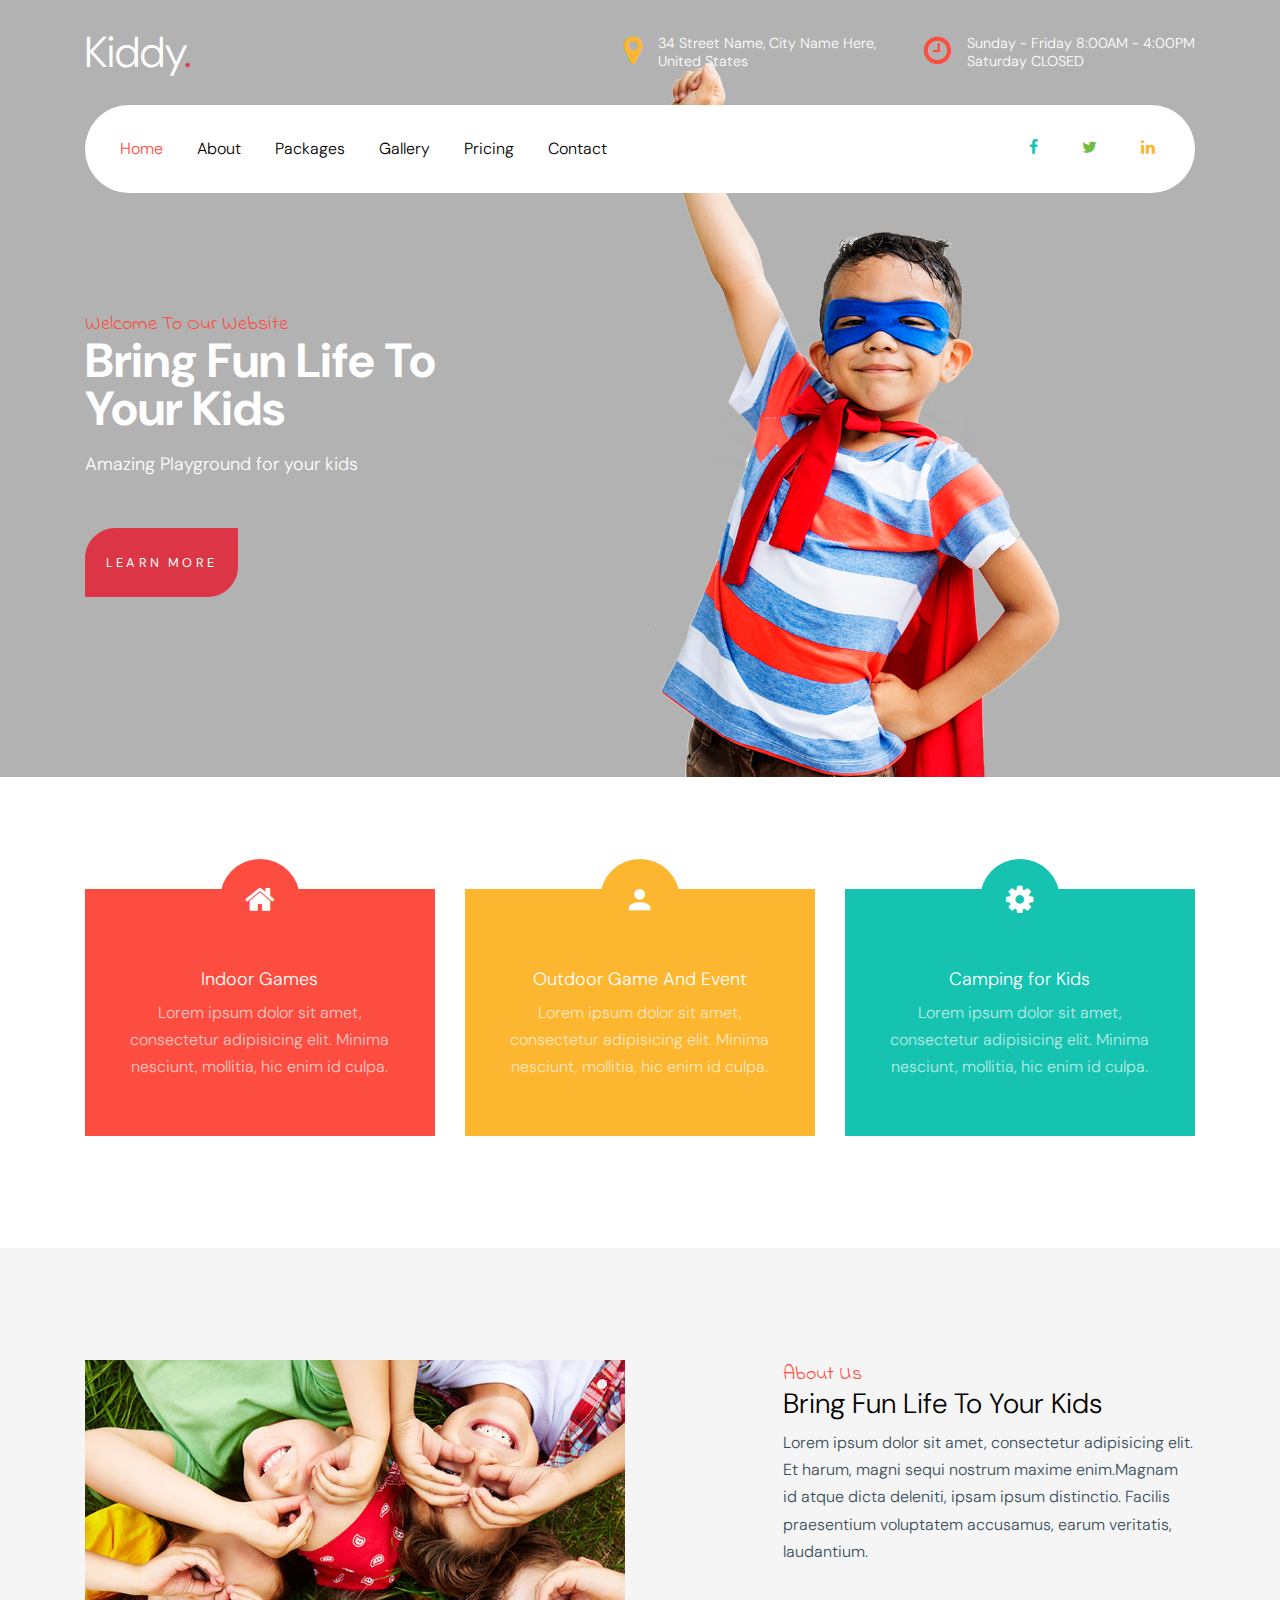
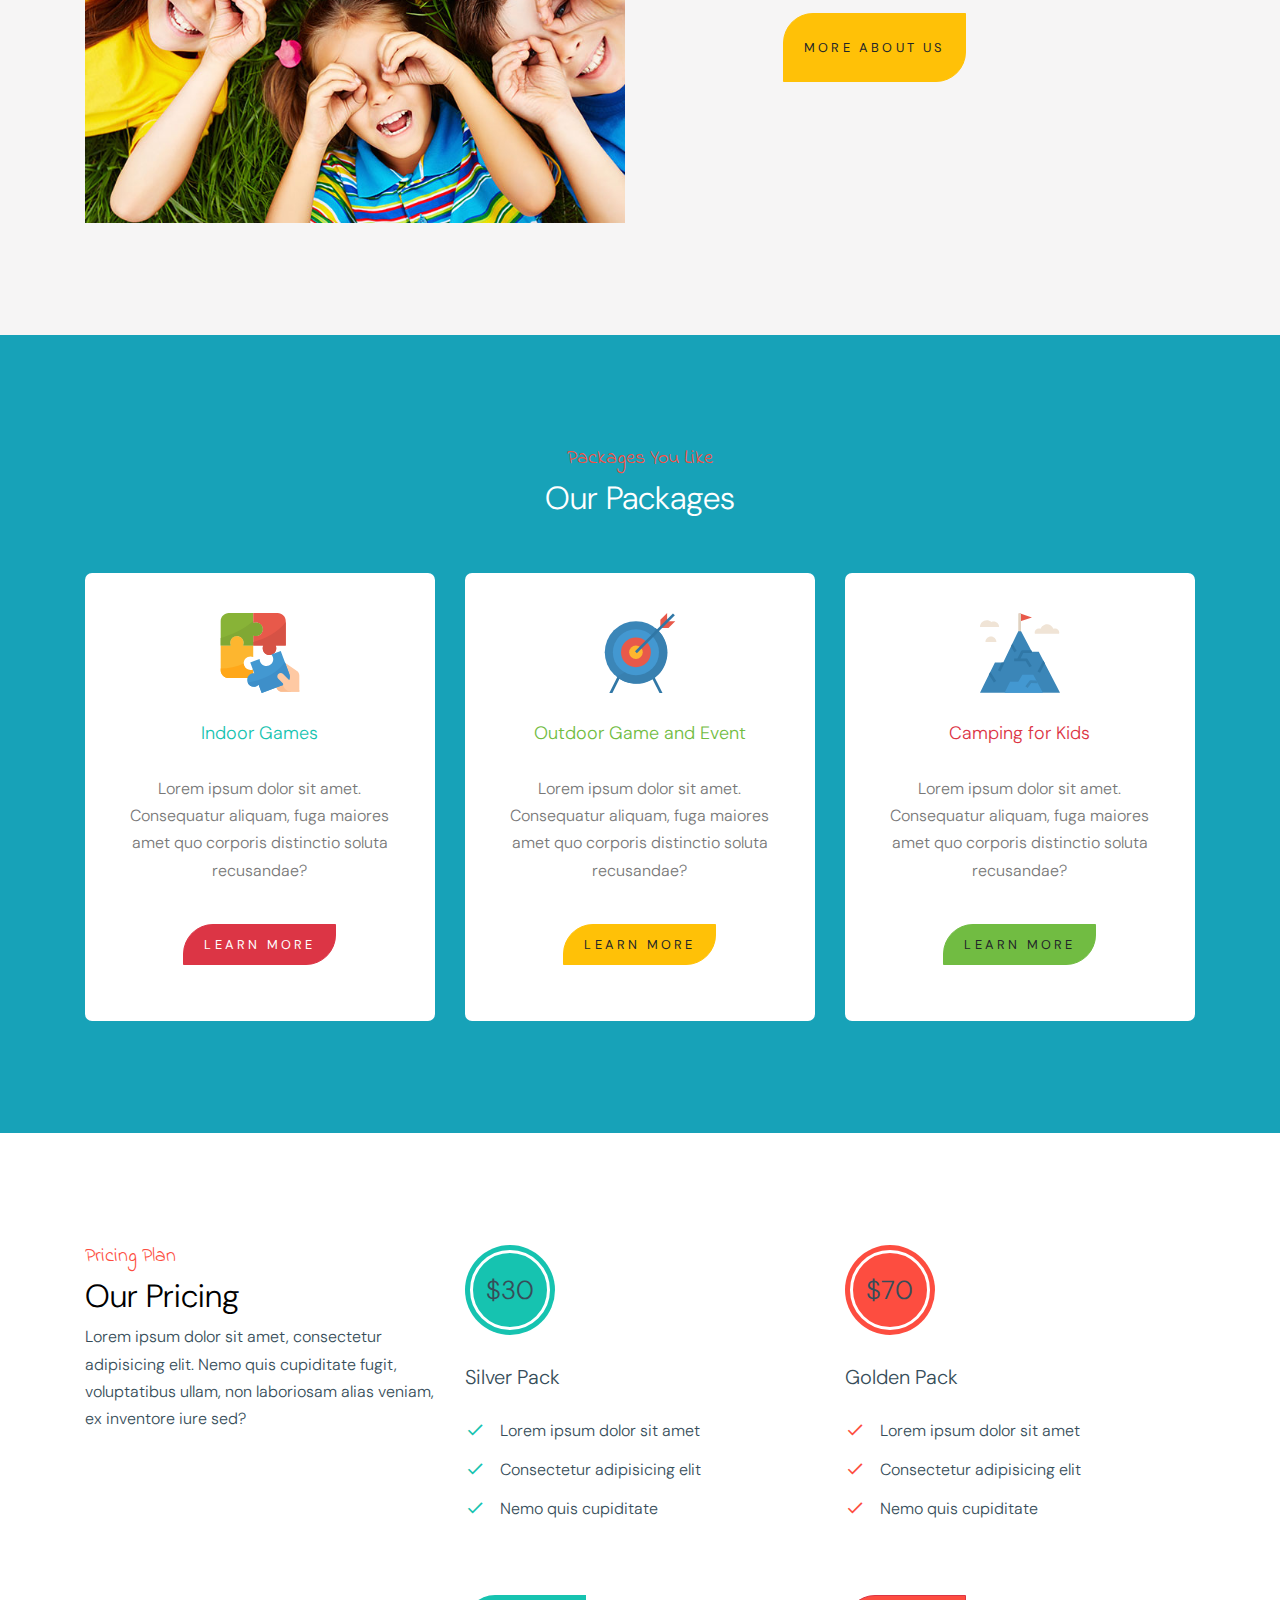
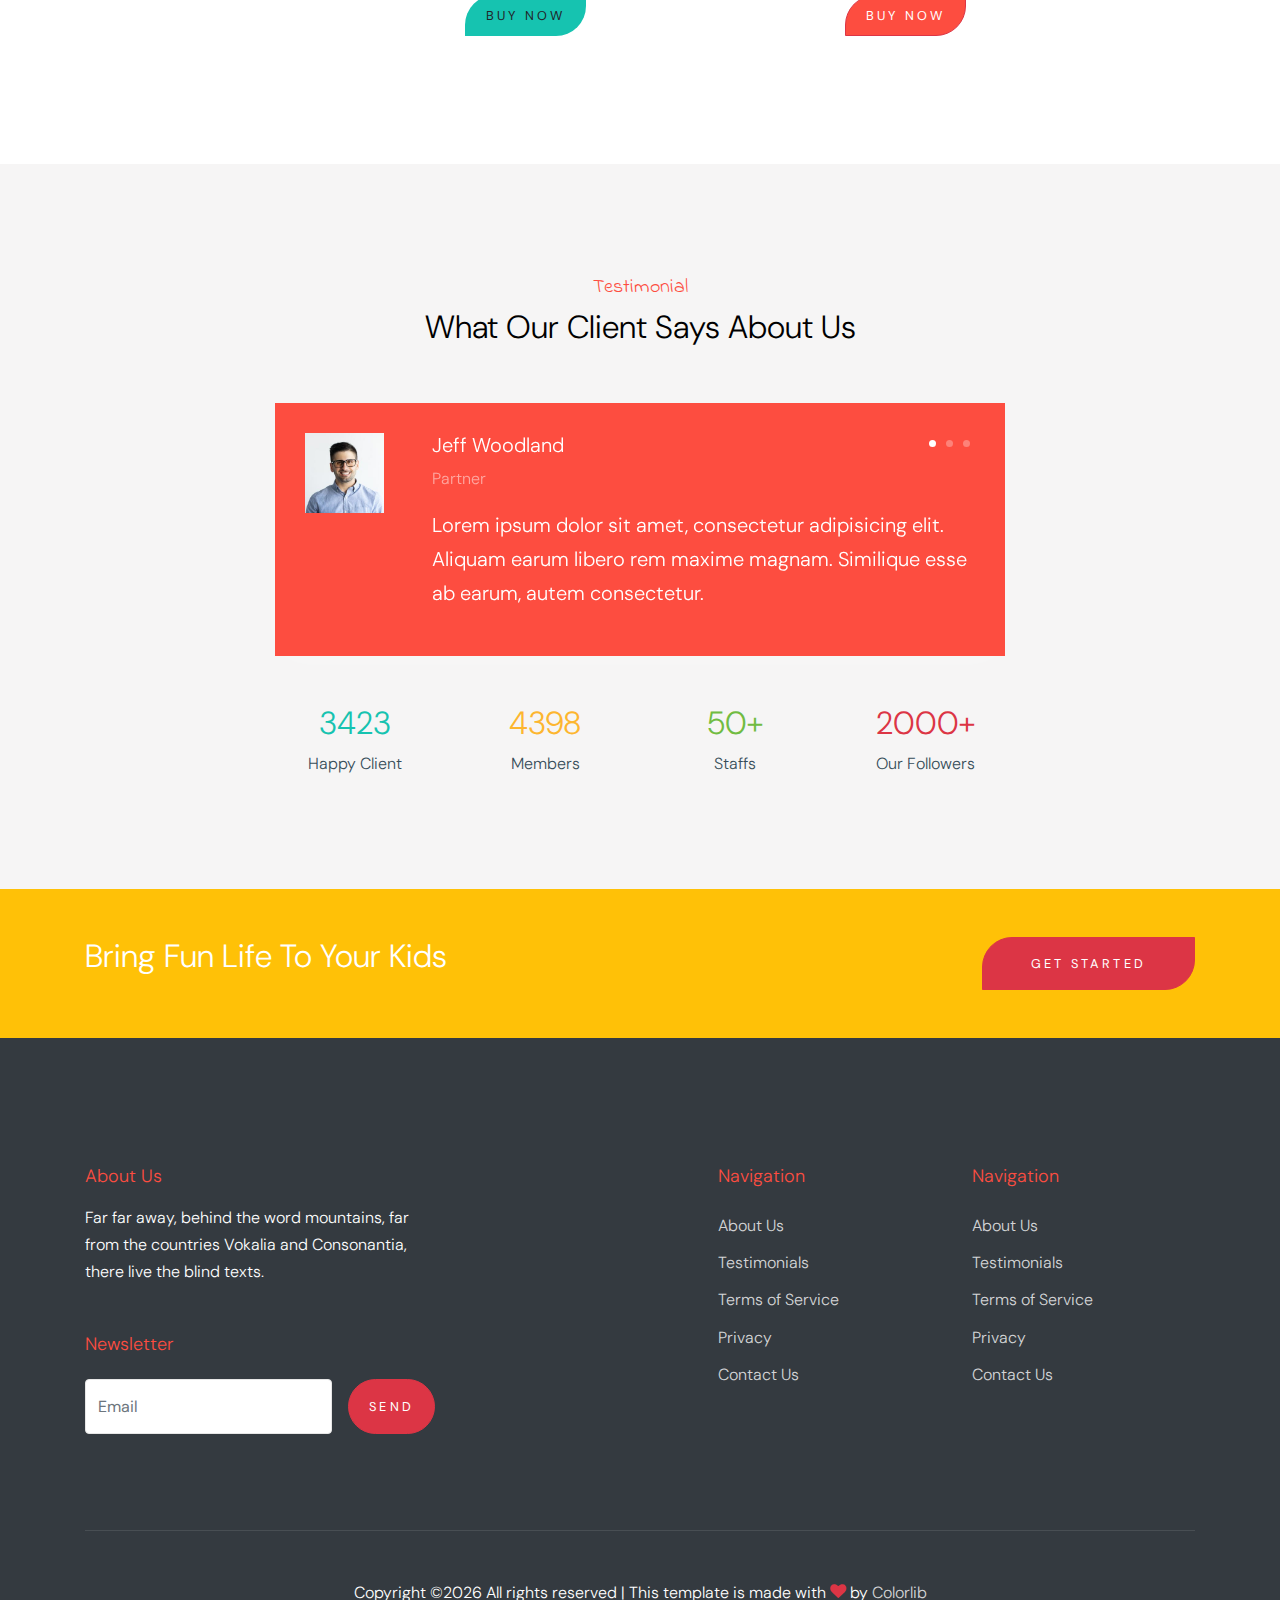
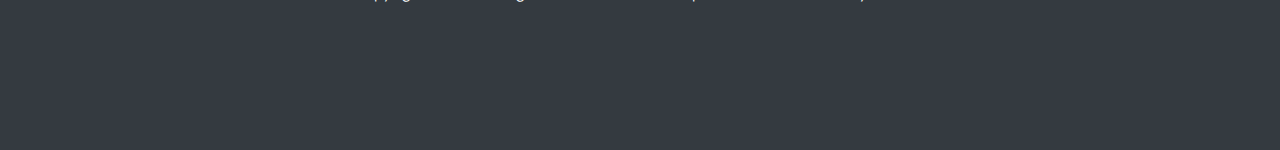
==== index.html @ 7d48c43e "feature: mudando site" ====
<!doctype html>
<html lang="en">

  <head>
    <title>Kiddy &mdash; Website Template by Colorlib</title>
    <meta charset="utf-8">
    <meta name="viewport" content="width=device-width, initial-scale=1, shrink-to-fit=no">

    <link href="https://fonts.googleapis.com/css?family=DM+Sans:300,400,700|Indie+Flower" rel="stylesheet">
    

    <link rel="stylesheet" href="fonts/icomoon/style.css">

    <link rel="stylesheet" href="css/bootstrap.min.css">
    <link rel="stylesheet" href="css/bootstrap-datepicker.css">
    <link rel="stylesheet" href="css/jquery.fancybox.min.css">
    <link rel="stylesheet" href="css/owl.carousel.min.css">
    <link rel="stylesheet" href="css/owl.theme.default.min.css">
    <link rel="stylesheet" href="fonts/flaticon/font/flaticon.css">
    <link rel="stylesheet" href="css/aos.css">

    <!-- MAIN CSS -->
    <link rel="stylesheet" href="css/style.css">

  </head>

  <body data-spy="scroll" data-target=".site-navbar-target" data-offset="300">

    
    <div class="site-wrap" id="home-section">

      <div class="site-mobile-menu site-navbar-target">
        <div class="site-mobile-menu-header">
          <div class="site-mobile-menu-close mt-3">
            <span class="icon-close2 js-menu-toggle"></span>
          </div>
        </div>
        <div class="site-mobile-menu-body"></div>
      </div>



      <header class="site-navbar site-navbar-target" role="banner">

        <div class="container mb-3">
          <div class="d-flex align-items-center">
            <div class="site-logo mr-auto">
              <a href="index.html">Kiddy<span class="text-primary">.</span></a>
            </div>
            <div class="site-quick-contact d-none d-lg-flex ml-auto ">
              <div class="d-flex site-info align-items-center mr-5">
                <span class="block-icon mr-3"><span class="icon-map-marker text-yellow"></span></span>
                <span>34 Street Name, City Name Here, <br> United States</span>
              </div>
              <div class="d-flex site-info align-items-center">
                <span class="block-icon mr-3"><span class="icon-clock-o"></span></span>
                <span>Sunday - Friday 8:00AM - 4:00PM <br> Saturday CLOSED</span>
              </div>
              
            </div>
          </div>
        </div>


        <div class="container">
          <div class="menu-wrap d-flex align-items-center">
            <span class="d-inline-block d-lg-none"><a href="#" class="text-black site-menu-toggle js-menu-toggle py-5"><span class="icon-menu h3 text-black"></span></a></span>

              

              <nav class="site-navigation text-left mr-auto d-none d-lg-block" role="navigation">
                <ul class="site-menu main-menu js-clone-nav mr-auto ">
                  <li class="active"><a href="index.html" class="nav-link">Home</a></li>
                  <li><a href="about.html" class="nav-link">About</a></li>
                  <li><a href="packages.html" class="nav-link">Packages</a></li>
                  <li><a href="gallery.html" class="nav-link">Gallery</a></li>
                  <li><a href="pricing.html" class="nav-link">Pricing</a></li>
                  <li><a href="contact.html" class="nav-link">Contact</a></li>
                </ul>
              </nav>

              <div class="top-social ml-auto">
                <a href="#"><span class="icon-facebook text-teal"></span></a>
                <a href="#"><span class="icon-twitter text-success"></span></a>
                <a href="#"><span class="icon-linkedin text-yellow"></span></a>
              </div>
          </div>
        </div>

       

      </header>

    <div class="ftco-blocks-cover-1">
       
      <div class="site-section-cover overlay">
        <div class="container">
          <div class="row align-items-center ">
            <div class="col-md-5 mt-5 pt-5">
              <span class="text-cursive h5 text-red">Welcome To Our Website</span>
              <h1 class="mb-3 font-weight-bold text-teal">Bring Fun Life To Your Kids</h1>
              <p>Amazing Playground for your kids</p>
              <p class="mt-5"><a href="#" class="btn btn-primary py-4 btn-custom-1">Learn More</a></p>
            </div>
            <div class="col-md-6 ml-auto align-self-end">
              <img src="images/kid_transparent.png" alt="Image" class="img-fluid">
              
            </div>
          </div>
        </div>
      </div>
    </div>

    <div class="site-section">
      <div class="container">
        <div class="row">
          <div class="col-lg-4">
            <div class="block-2 red">
              <span class="wrap-icon">
                <span class="icon-home"></span>
              </span>
              <h2>Indoor Games</h2>
              <p>Lorem ipsum dolor sit amet, consectetur adipisicing elit. Minima nesciunt, mollitia, hic enim id culpa.</p>
            </div>
          </div>
          <div class="col-lg-4">
            <div class="block-2 yellow">
              <span class="wrap-icon">
                <span class="icon-person"></span>
              </span>
              <h2>Outdoor Game And Event</h2>
              <p>Lorem ipsum dolor sit amet, consectetur adipisicing elit. Minima nesciunt, mollitia, hic enim id culpa.</p>
            </div>
          </div>
          <div class="col-lg-4">
            <div class="block-2 teal">
              <span class="wrap-icon">
                <span class="icon-cog"></span>
              </span>
              <h2>Camping for Kids</h2>
              <p>Lorem ipsum dolor sit amet, consectetur adipisicing elit. Minima nesciunt, mollitia, hic enim id culpa.</p>
            </div>
          </div>
        </div>
      </div>
    </div>

    <div class="site-section bg-light">
      <div class="container">
        <div class="row">
          <div class="col-md-6 mb-5 mb-md-0">
            <img src="images/img_1.jpg" alt="Image" class="img-fluid">
          </div>
          <div class="col-md-5 ml-auto pl-md-5">
            <span class="text-cursive h5 text-red">About Us</span>
            <h3 class="text-black">Bring Fun Life To Your Kids</h3>
            <p><span>Lorem ipsum dolor sit amet, consectetur adipisicing elit. Et harum, magni sequi nostrum maxime enim.</span><span>Magnam id atque dicta deleniti, ipsam ipsum distinctio. Facilis praesentium voluptatem accusamus, earum veritatis, laudantium.</span></p>

            <p class="mt-5"><a href="#" class="btn btn-warning py-4 btn-custom-1">More About Us</a></p>
          </div>
        </div>
      </div>
    </div>
    
    
    <div class="site-section bg-info">
      <div class="container">
        <div class="row mb-5">
          <div class="col-12 text-center">
            <span class="text-cursive h5 text-red d-block">Packages You Like</span>
            <h2 class="text-white">Our Packages</h2>
          </div>
        </div>
        <div class="row">
          <div class="col-lg-4 mb-4 mb-lg-0">
            <div class="package text-center bg-white">
              <span class="img-wrap"><img src="images/flaticon/svg/001-jigsaw.svg" alt="Image" class="img-fluid"></span>
              <h3 class="text-teal">Indoor Games</h3>
              <p>Lorem ipsum dolor sit amet. Consequatur aliquam, fuga maiores amet quo corporis distinctio soluta recusandae?</p>
              <p><a href="#" class="btn btn-primary btn-custom-1 mt-4">Learn More</a></p>
            </div>
          </div>
          <div class="col-lg-4 mb-4 mb-lg-0">
            <div class="package text-center bg-white">
              <span class="img-wrap"><img src="images/flaticon/svg/002-target.svg" alt="Image" class="img-fluid"></span>
              <h3 class="text-success">Outdoor Game and Event</h3>
              <p>Lorem ipsum dolor sit amet. Consequatur aliquam, fuga maiores amet quo corporis distinctio soluta recusandae?</p>
              <p><a href="#" class="btn btn-warning btn-custom-1 mt-4">Learn More</a></p>
            </div>
          </div>
          <div class="col-lg-4 mb-4 mb-lg-0">
            <div class="package text-center bg-white">
              <span class="img-wrap"><img src="images/flaticon/svg/003-mission.svg" alt="Image" class="img-fluid"></span>
              <h3 class="text-danger">Camping for Kids</h3>
              <p>Lorem ipsum dolor sit amet. Consequatur aliquam, fuga maiores amet quo corporis distinctio soluta recusandae?</p>
              <p><a href="#" class="btn btn-success btn-custom-1 mt-4">Learn More</a></p>
            </div>
          </div>
        </div>
      </div>
    </div>

    <div class="site-section">
      <div class="container">
        <div class="row">
          <div class="col-md-4">
            <span class="text-cursive h5 text-red d-block">Pricing Plan</span>
            <h2 class="text-black">Our Pricing</h2>
            <p>Lorem ipsum dolor sit amet, consectetur adipisicing elit. Nemo quis cupiditate fugit, voluptatibus ullam, non laboriosam alias veniam, ex inventore iure sed?</p>
          </div>
          <div class="col-md-4">
            <div class="pricing teal">
              <span class="price">
                <span>$30</span>
              </span>
              <h3>Silver Pack</h3>
              <ul class="ul-check list-unstyled teal">
                <li>Lorem ipsum dolor sit amet</li>  
                <li>Consectetur adipisicing elit</li>
                <li>Nemo quis cupiditate</li>
              </ul>
              <p><a href="#" class="btn btn-teal btn-custom-1 mt-4">Buy Now</a></p>
            </div>
          </div>
          <div class="col-md-4">
            <div class="pricing danger">
              <span class="price">
                <span>$70</span>
              </span>
              <h3>Golden Pack</h3>
              <ul class="ul-check list-unstyled danger">
                <li>Lorem ipsum dolor sit amet</li>  
                <li>Consectetur adipisicing elit</li>
                <li>Nemo quis cupiditate</li>
              </ul>
              <p><a href="#" class="btn btn-danger btn-custom-1 mt-4">Buy Now</a></p>
            </div>
          </div>
        </div>
      </div>
    </div>
    
    <div class="site-section bg-light">
      <div class="container">
        <div class="row mb-5">
          <div class="col-12 text-center">
            <span class="text-cursive h5 text-red d-block">Testimonial</span>
            <h2 class="text-black">What Our Client Says About Us</h2>
          </div>
        </div>
        <div class="row justify-content-center">
          <div class="col-md-8">
            <div class="testimonial-3-wrap">
              

              <div class="owl-carousel nonloop-block-13">
                <div class="testimonial-3 d-flex">
                  <div class="vcard-wrap mr-5">
                    <img src="images/person_1.jpg" alt="Image" class="vcard img-fluid">
                  </div>
                  <div class="text">
                    <h3>Jeff Woodland</h3>
                    <p class="position">Partner</p>
                    <p>Lorem ipsum dolor sit amet, consectetur adipisicing elit. Aliquam earum libero rem maxime magnam. Similique esse ab earum, autem consectetur.</p>
                  </div>
                </div>

                <div class="testimonial-3 d-flex">
                  <div class="vcard-wrap mr-5">
                    <img src="images/person_3.jpg" alt="Image" class="vcard img-fluid">
                  </div>
                  <div class="text">
                    <h3>Jeff Woodland</h3>
                    <p class="position">Partner</p>
                    <p>Lorem ipsum dolor sit amet, consectetur adipisicing elit. Aliquam earum libero rem maxime magnam. Similique esse ab earum, autem consectetur.</p>
                  </div>
                </div>

                <div class="testimonial-3 d-flex">
                  <div class="vcard-wrap mr-5">
                    <img src="images/person_2.jpg" alt="Image" class="vcard img-fluid">
                  </div>
                  <div class="text">
                    <h3>Jeff Woodland</h3>
                    <p class="position">Partner</p>
                    <p>Lorem ipsum dolor sit amet, consectetur adipisicing elit. Aliquam earum libero rem maxime magnam. Similique esse ab earum, autem consectetur.</p>
                  </div>
                </div>
              </div>

            </div>
          </div>
        </div>
        <div class="row mt-5 justify-content-center">

          <div class="col-md-8">
            

            <div class="row">
              <div class="col-lg-3 text-center">
                <span class="text-teal h2 d-block">3423</span>
                <span>Happy Client</span>
              </div>
              <div class="col-lg-3 text-center">
                <span class="text-yellow h2 d-block">4398</span>
                <span>Members</span>
              </div>
              <div class="col-lg-3 text-center">
                <span class="text-success h2 d-block">50+</span>
                <span>Staffs</span>
              </div>
              <div class="col-lg-3 text-center">
                <span class="text-danger h2 d-block">2000+</span>
                <span>Our Followers</span>
              </div>
            </div>

          </div>
        </div>
      </div>
    </div>


    <div class="site-section py-5 bg-warning">
      <div class="container">
        <div class="row justify-content-center">
          <div class="col-md-12 d-flex">
          <h2 class="text-white m-0">Bring Fun Life To Your Kids</h2>
          <a href="#" class="btn btn-primary btn-custom-1 py-3 px-5 ml-auto">Get Started</a>
          </div>
        </div>
      </div>
    </div>

    

    <footer class="site-footer">
      <div class="container">
        <div class="row">
          <div class="col-lg-4">
            <h2 class="footer-heading mb-3">About Us</h2>
                <p class="mb-5">Far far away, behind the word mountains, far from the countries Vokalia and Consonantia, there live the blind texts. </p>

                <h2 class="footer-heading mb-4">Newsletter</h2>
                <form action="#" class="d-flex" class="subscribe">
                  <input type="text" class="form-control mr-3" placeholder="Email">
                  <input type="submit" value="Send" class="btn btn-primary">
                </form>
          </div>
          <div class="col-lg-8 ml-auto">
            <div class="row">
              <div class="col-lg-4 ml-auto">
                <h2 class="footer-heading mb-4">Navigation</h2>
                <ul class="list-unstyled">
                  <li><a href="#">About Us</a></li>
                  <li><a href="#">Testimonials</a></li>
                  <li><a href="#">Terms of Service</a></li>
                  <li><a href="#">Privacy</a></li>
                  <li><a href="#">Contact Us</a></li>
                </ul>
              </div>
              <div class="col-lg-4">
                <h2 class="footer-heading mb-4">Navigation</h2>
                <ul class="list-unstyled">
                  <li><a href="#">About Us</a></li>
                  <li><a href="#">Testimonials</a></li>
                  <li><a href="#">Terms of Service</a></li>
                  <li><a href="#">Privacy</a></li>
                  <li><a href="#">Contact Us</a></li>
                </ul>
                
              </div>

              
              
            </div>
          </div>
        </div>
        <div class="row pt-5 mt-5 text-center">
          <div class="col-md-12">
            <div class="border-top pt-5">
              <p>
            <!-- Link back to Colorlib can't be removed. Template is licensed under CC BY 3.0. -->
            Copyright &copy;<script>document.write(new Date().getFullYear());</script> All rights reserved | This template is made with <i class="icon-heart text-danger" aria-hidden="true"></i> by <a href="https://colorlib.com" target="_blank" >Colorlib</a>
            <!-- Link back to Colorlib can't be removed. Template is licensed under CC BY 3.0. -->
            </p>
            </div>
          </div>

        </div>
      </div>
    </footer>

    </div>

    <script src="js/jquery-3.3.1.min.js"></script>
    <script src="js/jquery-migrate-3.0.0.js"></script>
    <script src="js/popper.min.js"></script>
    <script src="js/bootstrap.min.js"></script>
    <script src="js/owl.carousel.min.js"></script>
    <script src="js/jquery.sticky.js"></script>
    <script src="js/jquery.waypoints.min.js"></script>
    <script src="js/jquery.animateNumber.min.js"></script>
    <script src="js/jquery.fancybox.min.js"></script>
    <script src="js/jquery.stellar.min.js"></script>
    <script src="js/jquery.easing.1.3.js"></script>
    <script src="js/bootstrap-datepicker.min.js"></script>
    <script src="js/aos.js"></script>

    <script src="js/main.js"></script>

  </body>

</html>
---- fonts/icomoon/style.css ----
@font-face {
  font-family: 'icomoon';
  src:  url('fonts/icomoon.eot?10si43');
  src:  url('fonts/icomoon.eot?10si43#iefix') format('embedded-opentype'),
    url('fonts/icomoon.ttf?10si43') format('truetype'),
    url('fonts/icomoon.woff?10si43') format('woff'),
    url('fonts/icomoon.svg?10si43#icomoon') format('svg');
  font-weight: normal;
  font-style: normal;
}

[class^="icon-"], [class*=" icon-"] {
  /* use !important to prevent issues with browser extensions that change fonts */
  font-family: 'icomoon' !important;
  speak: none;
  font-style: normal;
  font-weight: normal;
  font-variant: normal;
  text-transform: none;
  line-height: 1;

  /* Better Font Rendering =========== */
  -webkit-font-smoothing: antialiased;
  -moz-osx-font-smoothing: grayscale;
}

.icon-asterisk:before {
  content: "\f069";
}
.icon-plus:before {
  content: "\f067";
}
.icon-question:before {
  content: "\f128";
}
.icon-minus:before {
  content: "\f068";
}
.icon-glass:before {
  content: "\f000";
}
.icon-music:before {
  content: "\f001";
}
.icon-search:before {
  content: "\f002";
}
.icon-envelope-o:before {
  content: "\f003";
}
.icon-heart:before {
  content: "\f004";
}
.icon-star:before {
  content: "\f005";
}
.icon-star-o:before {
  content: "\f006";
}
.icon-user:before {
  content: "\f007";
}
.icon-film:before {
  content: "\f008";
}
.icon-th-large:before {
  content: "\f009";
}
.icon-th:before {
  content: "\f00a";
}
.icon-th-list:before {
  content: "\f00b";
}
.icon-check:before {
  content: "\f00c";
}
.icon-close:before {
  content: "\f00d";
}
.icon-remove:before {
  content: "\f00d";
}
.icon-times:before {
  content: "\f00d";
}
.icon-search-plus:before {
  content: "\f00e";
}
.icon-search-minus:before {
  content: "\f010";
}
.icon-power-off:before {
  content: "\f011";
}
.icon-signal:before {
  content: "\f012";
}
.icon-cog:before {
  content: "\f013";
}
.icon-gear:before {
  content: "\f013";
}
.icon-trash-o:before {
  content: "\f014";
}
.icon-home:before {
  content: "\f015";
}
.icon-file-o:before {
  content: "\f016";
}
.icon-clock-o:before {
  content: "\f017";
}
.icon-road:before {
  content: "\f018";
}
.icon-download:before {
  content: "\f019";
}
.icon-arrow-circle-o-down:before {
  content: "\f01a";
}
.icon-arrow-circle-o-up:before {
  content: "\f01b";
}
.icon-inbox:before {
  content: "\f01c";
}
.icon-play-circle-o:before {
  content: "\f01d";
}
.icon-repeat:before {
  content: "\f01e";
}
.icon-rotate-right:before {
  content: "\f01e";
}
.icon-refresh:before {
  content: "\f021";
}
.icon-list-alt:before {
  content: "\f022";
}
.icon-lock:before {
  content: "\f023";
}
.icon-flag:before {
  content: "\f024";
}
.icon-headphones:before {
  content: "\f025";
}
.icon-volume-off:before {
  content: "\f026";
}
.icon-volume-down:before {
  content: "\f027";
}
.icon-volume-up:before {
  content: "\f028";
}
.icon-qrcode:before {
  content: "\f029";
}
.icon-barcode:before {
  content: "\f02a";
}
.icon-tag:before {
  content: "\f02b";
}
.icon-tags:before {
  content: "\f02c";
}
.icon-book:before {
  content: "\f02d";
}
.icon-bookmark:before {
  content: "\f02e";
}
.icon-print:before {
  content: "\f02f";
}
.icon-camera:before {
  content: "\f030";
}
.icon-font:before {
  content: "\f031";
}
.icon-bold:before {
  content: "\f032";
}
.icon-italic:before {
  content: "\f033";
}
.icon-text-height:before {
  content: "\f034";
}
.icon-text-width:before {
  content: "\f035";
}
.icon-align-left:before {
  content: "\f036";
}
.icon-align-center:before {
  content: "\f037";
}
.icon-align-right:before {
  content: "\f038";
}
.icon-align-justify:before {
  content: "\f039";
}
.icon-list:before {
  content: "\f03a";
}
.icon-dedent:before {
  content: "\f03b";
}
.icon-outdent:before {
  content: "\f03b";
}
.icon-indent:before {
  content: "\f03c";
}
.icon-video-camera:before {
  content: "\f03d";
}
.icon-image:before {
  content: "\f03e";
}
.icon-photo:before {
  content: "\f03e";
}
.icon-picture-o:before {
  content: "\f03e";
}
.icon-pencil:before {
  content: "\f040";
}
.icon-map-marker:before {
  content: "\f041";
}
.icon-adjust:before {
  content: "\f042";
}
.icon-tint:before {
  content: "\f043";
}
.icon-edit:before {
  content: "\f044";
}
.icon-pencil-square-o:before {
  content: "\f044";
}
.icon-share-square-o:before {
  content: "\f045";
}
.icon-check-square-o:before {
  content: "\f046";
}
.icon-arrows:before {
  content: "\f047";
}
.icon-step-backward:before {
  content: "\f048";
}
.icon-fast-backward:before {
  content: "\f049";
}
.icon-backward:before {
  content: "\f04a";
}
.icon-play:before {
  content: "\f04b";
}
.icon-pause:before {
  content: "\f04c";
}
.icon-stop:before {
  content: "\f04d";
}
.icon-forward:before {
  content: "\f04e";
}
.icon-fast-forward:before {
  content: "\f050";
}
.icon-step-forward:before {
  content: "\f051";
}
.icon-eject:before {
  content: "\f052";
}
.icon-chevron-left:before {
  content: "\f053";
}
.icon-chevron-right:before {
  content: "\f054";
}
.icon-plus-circle:before {
  content: "\f055";
}
.icon-minus-circle:before {
  content: "\f056";
}
.icon-times-circle:before {
  content: "\f057";
}
.icon-check-circle:before {
  content: "\f058";
}
.icon-question-circle:before {
  content: "\f059";
}
.icon-info-circle:before {
  content: "\f05a";
}
.icon-crosshairs:before {
  content: "\f05b";
}
.icon-times-circle-o:before {
  content: "\f05c";
}
.icon-check-circle-o:before {
  content: "\f05d";
}
.icon-ban:before {
  content: "\f05e";
}
.icon-arrow-left:before {
  content: "\f060";
}
.icon-arrow-right:before {
  content: "\f061";
}
.icon-arrow-up:before {
  content: "\f062";
}
.icon-arrow-down:before {
  content: "\f063";
}
.icon-mail-forward:before {
  content: "\f064";
}
.icon-share:before {
  content: "\f064";
}
.icon-expand:before {
  content: "\f065";
}
.icon-compress:before {
  content: "\f066";
}
.icon-exclamation-circle:before {
  content: "\f06a";
}
.icon-gift:before {
  content: "\f06b";
}
.icon-leaf:before {
  content: "\f06c";
}
.icon-fire:before {
  content: "\f06d";
}
.icon-eye:before {
  content: "\f06e";
}
.icon-eye-slash:before {
  content: "\f070";
}
.icon-exclamation-triangle:before {
  content: "\f071";
}
.icon-warning:before {
  content: "\f071";
}
.icon-plane:before {
  content: "\f072";
}
.icon-calendar:before {
  content: "\f073";
}
.icon-random:before {
  content: "\f074";
}
.icon-comment:before {
  content: "\f075";
}
.icon-magnet:before {
  content: "\f076";
}
.icon-chevron-up:before {
  content: "\f077";
}
.icon-chevron-down:before {
  content: "\f078";
}
.icon-retweet:before {
  content: "\f079";
}
.icon-shopping-cart:before {
  content: "\f07a";
}
.icon-folder:before {
  content: "\f07b";
}
.icon-folder-open:before {
  content: "\f07c";
}
.icon-arrows-v:before {
  content: "\f07d";
}
.icon-arrows-h:before {
  content: "\f07e";
}
.icon-bar-chart:before {
  content: "\f080";
}
.icon-bar-chart-o:before {
  content: "\f080";
}
.icon-twitter-square:before {
  content: "\f081";
}
.icon-facebook-square:before {
  content: "\f082";
}
.icon-camera-retro:before {
  content: "\f083";
}
.icon-key:before {
  content: "\f084";
}
.icon-cogs:before {
  content: "\f085";
}
.icon-gears:before {
  content: "\f085";
}
.icon-comments:before {
  content: "\f086";
}
.icon-thumbs-o-up:before {
  content: "\f087";
}
.icon-thumbs-o-down:before {
  content: "\f088";
}
.icon-star-half:before {
  content: "\f089";
}
.icon-heart-o:before {
  content: "\f08a";
}
.icon-sign-out:before {
  content: "\f08b";
}
.icon-linkedin-square:before {
  content: "\f08c";
}
.icon-thumb-tack:before {
  content: "\f08d";
}
.icon-external-link:before {
  content: "\f08e";
}
.icon-sign-in:before {
  content: "\f090";
}
.icon-trophy:before {
  content: "\f091";
}
.icon-github-square:before {
  content: "\f092";
}
.icon-upload:before {
  content: "\f093";
}
.icon-lemon-o:before {
  content: "\f094";
}
.icon-phone:before {
  content: "\f095";
}
.icon-square-o:before {
  content: "\f096";
}
.icon-bookmark-o:before {
  content: "\f097";
}
.icon-phone-square:before {
  content: "\f098";
}
.icon-twitter:before {
  content: "\f099";
}
.icon-facebook:before {
  content: "\f09a";
}
.icon-facebook-f:before {
  content: "\f09a";
}
.icon-github:before {
  content: "\f09b";
}
.icon-unlock:before {
  content: "\f09c";
}
.icon-credit-card:before {
  content: "\f09d";
}
.icon-feed:before {
  content: "\f09e";
}
.icon-rss:before {
  content: "\f09e";
}
.icon-hdd-o:before {
  content: "\f0a0";
}
.icon-bullhorn:before {
  content: "\f0a1";
}
.icon-bell-o:before {
  content: "\f0a2";
}
.icon-certificate:before {
  content: "\f0a3";
}
.icon-hand-o-right:before {
  content: "\f0a4";
}
.icon-hand-o-left:before {
  content: "\f0a5";
}
.icon-hand-o-up:before {
  content: "\f0a6";
}
.icon-hand-o-down:before {
  content: "\f0a7";
}
.icon-arrow-circle-left:before {
  content: "\f0a8";
}
.icon-arrow-circle-right:before {
  content: "\f0a9";
}
.icon-arrow-circle-up:before {
  content: "\f0aa";
}
.icon-arrow-circle-down:before {
  content: "\f0ab";
}
.icon-globe:before {
  content: "\f0ac";
}
.icon-wrench:before {
  content: "\f0ad";
}
.icon-tasks:before {
  content: "\f0ae";
}
.icon-filter:before {
  content: "\f0b0";
}
.icon-briefcase:before {
  content: "\f0b1";
}
.icon-arrows-alt:before {
  content: "\f0b2";
}
.icon-group:before {
  content: "\f0c0";
}
.icon-users:before {
  content: "\f0c0";
}
.icon-chain:before {
  content: "\f0c1";
}
.icon-link:before {
  content: "\f0c1";
}
.icon-cloud:before {
  content: "\f0c2";
}
.icon-flask:before {
  content: "\f0c3";
}
.icon-cut:before {
  content: "\f0c4";
}
.icon-scissors:before {
  content: "\f0c4";
}
.icon-copy:before {
  content: "\f0c5";
}
.icon-files-o:before {
  content: "\f0c5";
}
.icon-paperclip:before {
  content: "\f0c6";
}
.icon-floppy-o:before {
  content: "\f0c7";
}
.icon-save:before {
  content: "\f0c7";
}
.icon-square:before {
  content: "\f0c8";
}
.icon-bars:before {
  content: "\f0c9";
}
.icon-navicon:before {
  content: "\f0c9";
}
.icon-reorder:before {
  content: "\f0c9";
}
.icon-list-ul:before {
  content: "\f0ca";
}
.icon-list-ol:before {
  content: "\f0cb";
}
.icon-strikethrough:before {
  content: "\f0cc";
}
.icon-underline:before {
  content: "\f0cd";
}
.icon-table:before {
  content: "\f0ce";
}
.icon-magic:before {
  content: "\f0d0";
}
.icon-truck:before {
  content: "\f0d1";
}
.icon-pinterest:before {
  content: "\f0d2";
}
.icon-pinterest-square:before {
  content: "\f0d3";
}
.icon-google-plus-square:before {
  content: "\f0d4";
}
.icon-google-plus:before {
  content: "\f0d5";
}
.icon-money:before {
  content: "\f0d6";
}
.icon-caret-down:before {
  content: "\f0d7";
}
.icon-caret-up:before {
  content: "\f0d8";
}
.icon-caret-left:before {
  content: "\f0d9";
}
.icon-caret-right:before {
  content: "\f0da";
}
.icon-columns:before {
  content: "\f0db";
}
.icon-sort:before {
  content: "\f0dc";
}
.icon-unsorted:before {
  content: "\f0dc";
}
.icon-sort-desc:before {
  content: "\f0dd";
}
.icon-sort-down:before {
  content: "\f0dd";
}
.icon-sort-asc:before {
  content: "\f0de";
}
.icon-sort-up:before {
  content: "\f0de";
}
.icon-envelope:before {
  content: "\f0e0";
}
.icon-linkedin:before {
  content: "\f0e1";
}
.icon-rotate-left:before {
  content: "\f0e2";
}
.icon-undo:before {
  content: "\f0e2";
}
.icon-gavel:before {
  content: "\f0e3";
}
.icon-legal:before {
  content: "\f0e3";
}
.icon-dashboard:before {
  content: "\f0e4";
}
.icon-tachometer:before {
  content: "\f0e4";
}
.icon-comment-o:before {
  content: "\f0e5";
}
.icon-comments-o:before {
  content: "\f0e6";
}
.icon-bolt:before {
  content: "\f0e7";
}
.icon-flash:before {
  content: "\f0e7";
}
.icon-sitemap:before {
  content: "\f0e8";
}
.icon-umbrella:before {
  content: "\f0e9";
}
.icon-clipboard:before {
  content: "\f0ea";
}
.icon-paste:before {
  content: "\f0ea";
}
.icon-lightbulb-o:before {
  content: "\f0eb";
}
.icon-exchange:before {
  content: "\f0ec";
}
.icon-cloud-download:before {
  content: "\f0ed";
}
.icon-cloud-upload:before {
  content: "\f0ee";
}
.icon-user-md:before {
  content: "\f0f0";
}
.icon-stethoscope:before {
  content: "\f0f1";
}
.icon-suitcase:before {
  content: "\f0f2";
}
.icon-bell:before {
  content: "\f0f3";
}
.icon-coffee:before {
  content: "\f0f4";
}
.icon-cutlery:before {
  content: "\f0f5";
}
.icon-file-text-o:before {
  content: "\f0f6";
}
.icon-building-o:before {
  content: "\f0f7";
}
.icon-hospital-o:before {
  content: "\f0f8";
}
.icon-ambulance:before {
  content: "\f0f9";
}
.icon-medkit:before {
  content: "\f0fa";
}
.icon-fighter-jet:before {
  content: "\f0fb";
}
.icon-beer:before {
  content: "\f0fc";
}
.icon-h-square:before {
  content: "\f0fd";
}
.icon-plus-square:before {
  content: "\f0fe";
}
.icon-angle-double-left:before {
  content: "\f100";
}
.icon-angle-double-right:before {
  content: "\f101";
}
.icon-angle-double-up:before {
  content: "\f102";
}
.icon-angle-double-down:before {
  content: "\f103";
}
.icon-angle-left:before {
  content: "\f104";
}
.icon-angle-right:before {
  content: "\f105";
}
.icon-angle-up:before {
  content: "\f106";
}
.icon-angle-down:before {
  content: "\f107";
}
.icon-desktop:before {
  content: "\f108";
}
.icon-laptop:before {
  content: "\f109";
}
.icon-tablet:before {
  content: "\f10a";
}
.icon-mobile:before {
  content: "\f10b";
}
.icon-mobile-phone:before {
  content: "\f10b";
}
.icon-circle-o:before {
  content: "\f10c";
}
.icon-quote-left:before {
  content: "\f10d";
}
.icon-quote-right:before {
  content: "\f10e";
}
.icon-spinner:before {
  content: "\f110";
}
.icon-circle:before {
  content: "\f111";
}
.icon-mail-reply:before {
  content: "\f112";
}
.icon-reply:before {
  content: "\f112";
}
.icon-github-alt:before {
  content: "\f113";
}
.icon-folder-o:before {
  content: "\f114";
}
.icon-folder-open-o:before {
  content: "\f115";
}
.icon-smile-o:before {
  content: "\f118";
}
.icon-frown-o:before {
  content: "\f119";
}
.icon-meh-o:before {
  content: "\f11a";
}
.icon-gamepad:before {
  content: "\f11b";
}
.icon-keyboard-o:before {
  content: "\f11c";
}
.icon-flag-o:before {
  content: "\f11d";
}
.icon-flag-checkered:before {
  content: "\f11e";
}
.icon-terminal:before {
  content: "\f120";
}
.icon-code:before {
  content: "\f121";
}
.icon-mail-reply-all:before {
  content: "\f122";
}
.icon-reply-all:before {
  content: "\f122";
}
.icon-star-half-empty:before {
  content: "\f123";
}
.icon-star-half-full:before {
  content: "\f123";
}
.icon-star-half-o:before {
  content: "\f123";
}
.icon-location-arrow:before {
  content: "\f124";
}
.icon-crop:before {
  content: "\f125";
}
.icon-code-fork:before {
  content: "\f126";
}
.icon-chain-broken:before {
  content: "\f127";
}
.icon-unlink:before {
  content: "\f127";
}
.icon-info:before {
  content: "\f129";
}
.icon-exclamation:before {
  content: "\f12a";
}
.icon-superscript:before {
  content: "\f12b";
}
.icon-subscript:before {
  content: "\f12c";
}
.icon-eraser:before {
  content: "\f12d";
}
.icon-puzzle-piece:before {
  content: "\f12e";
}
.icon-microphone:before {
  content: "\f130";
}
.icon-microphone-slash:before {
  content: "\f131";
}
.icon-shield:before {
  content: "\f132";
}
.icon-calendar-o:before {
  content: "\f133";
}
.icon-fire-extinguisher:before {
  content: "\f134";
}
.icon-rocket:before {
  content: "\f135";
}
.icon-maxcdn:before {
  content: "\f136";
}
.icon-chevron-circle-left:before {
  content: "\f137";
}
.icon-chevron-circle-right:before {
  content: "\f138";
}
.icon-chevron-circle-up:before {
  content: "\f139";
}
.icon-chevron-circle-down:before {
  content: "\f13a";
}
.icon-html5:before {
  content: "\f13b";
}
.icon-css3:before {
  content: "\f13c";
}
.icon-anchor:before {
  content: "\f13d";
}
.icon-unlock-alt:before {
  content: "\f13e";
}
.icon-bullseye:before {
  content: "\f140";
}
.icon-ellipsis-h:before {
  content: "\f141";
}
.icon-ellipsis-v:before {
  content: "\f142";
}
.icon-rss-square:before {
  content: "\f143";
}
.icon-play-circle:before {
  content: "\f144";
}
.icon-ticket:before {
  content: "\f145";
}
.icon-minus-square:before {
  content: "\f146";
}
.icon-minus-square-o:before {
  content: "\f147";
}
.icon-level-up:before {
  content: "\f148";
}
.icon-level-down:before {
  content: "\f149";
}
.icon-check-square:before {
  content: "\f14a";
}
.icon-pencil-square:before {
  content: "\f14b";
}
.icon-external-link-square:before {
  content: "\f14c";
}
.icon-share-square:before {
  content: "\f14d";
}
.icon-compass:before {
  content: "\f14e";
}
.icon-caret-square-o-down:before {
  content: "\f150";
}
.icon-toggle-down:before {
  content: "\f150";
}
.icon-caret-square-o-up:before {
  content: "\f151";
}
.icon-toggle-up:before {
  content: "\f151";
}
.icon-caret-square-o-right:before {
  content: "\f152";
}
.icon-toggle-right:before {
  content: "\f152";
}
.icon-eur:before {
  content: "\f153";
}
.icon-euro:before {
  content: "\f153";
}
.icon-gbp:before {
  content: "\f154";
}
.icon-dollar:before {
  content: "\f155";
}
.icon-usd:before {
  content: "\f155";
}
.icon-inr:before {
  content: "\f156";
}
.icon-rupee:before {
  content: "\f156";
}
.icon-cny:before {
  content: "\f157";
}
.icon-jpy:before {
  content: "\f157";
}
.icon-rmb:before {
  content: "\f157";
}
.icon-yen:before {
  content: "\f157";
}
.icon-rouble:before {
  content: "\f158";
}
.icon-rub:before {
  content: "\f158";
}
.icon-ruble:before {
  content: "\f158";
}
.icon-krw:before {
  content: "\f159";
}
.icon-won:before {
  content: "\f159";
}
.icon-bitcoin:before {
  content: "\f15a";
}
.icon-btc:before {
  content: "\f15a";
}
.icon-file:before {
  content: "\f15b";
}
.icon-file-text:before {
  content: "\f15c";
}
.icon-sort-alpha-asc:before {
  content: "\f15d";
}
.icon-sort-alpha-desc:before {
  content: "\f15e";
}
.icon-sort-amount-asc:before {
  content: "\f160";
}
.icon-sort-amount-desc:before {
  content: "\f161";
}
.icon-sort-numeric-asc:before {
  content: "\f162";
}
.icon-sort-numeric-desc:before {
  content: "\f163";
}
.icon-thumbs-up:before {
  content: "\f164";
}
.icon-thumbs-down:before {
  content: "\f165";
}
.icon-youtube-square:before {
  content: "\f166";
}
.icon-youtube:before {
  content: "\f167";
}
.icon-xing:before {
  content: "\f168";
}
.icon-xing-square:before {
  content: "\f169";
}
.icon-youtube-play:before {
  content: "\f16a";
}
.icon-dropbox:before {
  content: "\f16b";
}
.icon-stack-overflow:before {
  content: "\f16c";
}
.icon-instagram:before {
  content: "\f16d";
}
.icon-flickr:before {
  content: "\f16e";
}
.icon-adn:before {
  content: "\f170";
}
.icon-bitbucket:before {
  content: "\f171";
}
.icon-bitbucket-square:before {
  content: "\f172";
}
.icon-tumblr:before {
  content: "\f173";
}
.icon-tumblr-square:before {
  content: "\f174";
}
.icon-long-arrow-down:before {
  content: "\f175";
}
.icon-long-arrow-up:before {
  content: "\f176";
}
.icon-long-arrow-left:before {
  content: "\f177";
}
.icon-long-arrow-right:before {
  content: "\f178";
}
.icon-apple:before {
  content: "\f179";
}
.icon-windows:before {
  content: "\f17a";
}
.icon-android:before {
  content: "\f17b";
}
.icon-linux:before {
  content: "\f17c";
}
.icon-dribbble:before {
  content: "\f17d";
}
.icon-skype:before {
  content: "\f17e";
}
.icon-foursquare:before {
  content: "\f180";
}
.icon-trello:before {
  content: "\f181";
}
.icon-female:before {
  content: "\f182";
}
.icon-male:before {
  content: "\f183";
}
.icon-gittip:before {
  content: "\f184";
}
.icon-gratipay:before {
  content: "\f184";
}
.icon-sun-o:before {
  content: "\f185";
}
.icon-moon-o:before {
  content: "\f186";
}
.icon-archive:before {
  content: "\f187";
}
.icon-bug:before {
  content: "\f188";
}
.icon-vk:before {
  content: "\f189";
}
.icon-weibo:before {
  content: "\f18a";
}
.icon-renren:before {
  content: "\f18b";
}
.icon-pagelines:before {
  content: "\f18c";
}
.icon-stack-exchange:before {
  content: "\f18d";
}
.icon-arrow-circle-o-right:before {
  content: "\f18e";
}
.icon-arrow-circle-o-left:before {
  content: "\f190";
}
.icon-caret-square-o-left:before {
  content: "\f191";
}
.icon-toggle-left:before {
  content: "\f191";
}
.icon-dot-circle-o:before {
  content: "\f192";
}
.icon-wheelchair:before {
  content: "\f193";
}
.icon-vimeo-square:before {
  content: "\f194";
}
.icon-try:before {
  content: "\f195";
}
.icon-turkish-lira:before {
  content: "\f195";
}
.icon-plus-square-o:before {
  content: "\f196";
}
.icon-space-shuttle:before {
  content: "\f197";
}
.icon-slack:before {
  content: "\f198";
}
.icon-envelope-square:before {
  content: "\f199";
}
.icon-wordpress:before {
  content: "\f19a";
}
.icon-openid:before {
  content: "\f19b";
}
.icon-bank:before {
  content: "\f19c";
}
.icon-institution:before {
  content: "\f19c";
}
.icon-university:before {
  content: "\f19c";
}
.icon-graduation-cap:before {
  content: "\f19d";
}
.icon-mortar-board:before {
  content: "\f19d";
}
.icon-yahoo:before {
  content: "\f19e";
}
.icon-google:before {
  content: "\f1a0";
}
.icon-reddit:before {
  content: "\f1a1";
}
.icon-reddit-square:before {
  content: "\f1a2";
}
.icon-stumbleupon-circle:before {
  content: "\f1a3";
}
.icon-stumbleupon:before {
  content: "\f1a4";
}
.icon-delicious:before {
  content: "\f1a5";
}
.icon-digg:before {
  content: "\f1a6";
}
.icon-pied-piper-pp:before {
  content: "\f1a7";
}
.icon-pied-piper-alt:before {
  content: "\f1a8";
}
.icon-drupal:before {
  content: "\f1a9";
}
.icon-joomla:before {
  content: "\f1aa";
}
.icon-language:before {
  content: "\f1ab";
}
.icon-fax:before {
  content: "\f1ac";
}
.icon-building:before {
  content: "\f1ad";
}
.icon-child:before {
  content: "\f1ae";
}
.icon-paw:before {
  content: "\f1b0";
}
.icon-spoon:before {
  content: "\f1b1";
}
.icon-cube:before {
  content: "\f1b2";
}
.icon-cubes:before {
  content: "\f1b3";
}
.icon-behance:before {
  content: "\f1b4";
}
.icon-behance-square:before {
  content: "\f1b5";
}
.icon-steam:before {
  content: "\f1b6";
}
.icon-steam-square:before {
  content: "\f1b7";
}
.icon-recycle:before {
  content: "\f1b8";
}
.icon-automobile:before {
  content: "\f1b9";
}
.icon-car:before {
  content: "\f1b9";
}
.icon-cab:before {
  content: "\f1ba";
}
.icon-taxi:before {
  content: "\f1ba";
}
.icon-tree:before {
  content: "\f1bb";
}
.icon-spotify:before {
  content: "\f1bc";
}
.icon-deviantart:before {
  content: "\f1bd";
}
.icon-soundcloud:before {
  content: "\f1be";
}
.icon-database:before {
  content: "\f1c0";
}
.icon-file-pdf-o:before {
  content: "\f1c1";
}
.icon-file-word-o:before {
  content: "\f1c2";
}
.icon-file-excel-o:before {
  content: "\f1c3";
}
.icon-file-powerpoint-o:before {
  content: "\f1c4";
}
.icon-file-image-o:before {
  content: "\f1c5";
}
.icon-file-photo-o:before {
  content: "\f1c5";
}
.icon-file-picture-o:before {
  content: "\f1c5";
}
.icon-file-archive-o:before {
  content: "\f1c6";
}
.icon-file-zip-o:before {
  content: "\f1c6";
}
.icon-file-audio-o:before {
  content: "\f1c7";
}
.icon-file-sound-o:before {
  content: "\f1c7";
}
.icon-file-movie-o:before {
  content: "\f1c8";
}
.icon-file-video-o:before {
  content: "\f1c8";
}
.icon-file-code-o:before {
  content: "\f1c9";
}
.icon-vine:before {
  content: "\f1ca";
}
.icon-codepen:before {
  content: "\f1cb";
}
.icon-jsfiddle:before {
  content: "\f1cc";
}
.icon-life-bouy:before {
  content: "\f1cd";
}
.icon-life-buoy:before {
  content: "\f1cd";
}
.icon-life-ring:before {
  content: "\f1cd";
}
.icon-life-saver:before {
  content: "\f1cd";
}
.icon-support:before {
  content: "\f1cd";
}
.icon-circle-o-notch:before {
  content: "\f1ce";
}
.icon-ra:before {
  content: "\f1d0";
}
.icon-rebel:before {
  content: "\f1d0";
}
.icon-resistance:before {
  content: "\f1d0";
}
.icon-empire:before {
  content: "\f1d1";
}
.icon-ge:before {
  content: "\f1d1";
}
.icon-git-square:before {
  content: "\f1d2";
}
.icon-git:before {
  content: "\f1d3";
}
.icon-hacker-news:before {
  content: "\f1d4";
}
.icon-y-combinator-square:before {
  content: "\f1d4";
}
.icon-yc-square:before {
  content: "\f1d4";
}
.icon-tencent-weibo:before {
  content: "\f1d5";
}
.icon-qq:before {
  content: "\f1d6";
}
.icon-wechat:before {
  content: "\f1d7";
}
.icon-weixin:before {
  content: "\f1d7";
}
.icon-paper-plane:before {
  content: "\f1d8";
}
.icon-send:before {
  content: "\f1d8";
}
.icon-paper-plane-o:before {
  content: "\f1d9";
}
.icon-send-o:before {
  content: "\f1d9";
}
.icon-history:before {
  content: "\f1da";
}
.icon-circle-thin:before {
  content: "\f1db";
}
.icon-header:before {
  content: "\f1dc";
}
.icon-paragraph:before {
  content: "\f1dd";
}
.icon-sliders:before {
  content: "\f1de";
}
.icon-share-alt:before {
  content: "\f1e0";
}
.icon-share-alt-square:before {
  content: "\f1e1";
}
.icon-bomb:before {
  content: "\f1e2";
}
.icon-futbol-o:before {
  content: "\f1e3";
}
.icon-soccer-ball-o:before {
  content: "\f1e3";
}
.icon-tty:before {
  content: "\f1e4";
}
.icon-binoculars:before {
  content: "\f1e5";
}
.icon-plug:before {
  content: "\f1e6";
}
.icon-slideshare:before {
  content: "\f1e7";
}
.icon-twitch:before {
  content: "\f1e8";
}
.icon-yelp:before {
  content: "\f1e9";
}
.icon-newspaper-o:before {
  content: "\f1ea";
}
.icon-wifi:before {
  content: "\f1eb";
}
.icon-calculator:before {
  content: "\f1ec";
}
.icon-paypal:before {
  content: "\f1ed";
}
.icon-google-wallet:before {
  content: "\f1ee";
}
.icon-cc-visa:before {
  content: "\f1f0";
}
.icon-cc-mastercard:before {
  content: "\f1f1";
}
.icon-cc-discover:before {
  content: "\f1f2";
}
.icon-cc-amex:before {
  content: "\f1f3";
}
.icon-cc-paypal:before {
  content: "\f1f4";
}
.icon-cc-stripe:before {
  content: "\f1f5";
}
.icon-bell-slash:before {
  content: "\f1f6";
}
.icon-bell-slash-o:before {
  content: "\f1f7";
}
.icon-trash:before {
  content: "\f1f8";
}
.icon-copyright:before {
  content: "\f1f9";
}
.icon-at:before {
  content: "\f1fa";
}
.icon-eyedropper:before {
  content: "\f1fb";
}
.icon-paint-brush:before {
  content: "\f1fc";
}
.icon-birthday-cake:before {
  content: "\f1fd";
}
.icon-area-chart:before {
  content: "\f1fe";
}
.icon-pie-chart:before {
  content: "\f200";
}
.icon-line-chart:before {
  content: "\f201";
}
.icon-lastfm:before {
  content: "\f202";
}
.icon-lastfm-square:before {
  content: "\f203";
}
.icon-toggle-off:before {
  content: "\f204";
}
.icon-toggle-on:before {
  content: "\f205";
}
.icon-bicycle:before {
  content: "\f206";
}
.icon-bus:before {
  content: "\f207";
}
.icon-ioxhost:before {
  content: "\f208";
}
.icon-angellist:before {
  content: "\f209";
}
.icon-cc:before {
  content: "\f20a";
}
.icon-ils:before {
  content: "\f20b";
}
.icon-shekel:before {
  content: "\f20b";
}
.icon-sheqel:before {
  content: "\f20b";
}
.icon-meanpath:before {
  content: "\f20c";
}
.icon-buysellads:before {
  content: "\f20d";
}
.icon-connectdevelop:before {
  content: "\f20e";
}
.icon-dashcube:before {
  content: "\f210";
}
.icon-forumbee:before {
  content: "\f211";
}
.icon-leanpub:before {
  content: "\f212";
}
.icon-sellsy:before {
  content: "\f213";
}
.icon-shirtsinbulk:before {
  content: "\f214";
}
.icon-simplybuilt:before {
  content: "\f215";
}
.icon-skyatlas:before {
  content: "\f216";
}
.icon-cart-plus:before {
  content: "\f217";
}
.icon-cart-arrow-down:before {
  content: "\f218";
}
.icon-diamond:before {
  content: "\f219";
}
.icon-ship:before {
  content: "\f21a";
}
.icon-user-secret:before {
  content: "\f21b";
}
.icon-motorcycle:before {
  content: "\f21c";
}
.icon-street-view:before {
  content: "\f21d";
}
.icon-heartbeat:before {
  content: "\f21e";
}
.icon-venus:before {
  content: "\f221";
}
.icon-mars:before {
  content: "\f222";
}
.icon-mercury:before {
  content: "\f223";
}
.icon-intersex:before {
  content: "\f224";
}
.icon-transgender:before {
  content: "\f224";
}
.icon-transgender-alt:before {
  content: "\f225";
}
.icon-venus-double:before {
  content: "\f226";
}
.icon-mars-double:before {
  content: "\f227";
}
.icon-venus-mars:before {
  content: "\f228";
}
.icon-mars-stroke:before {
  content: "\f229";
}
.icon-mars-stroke-v:before {
  content: "\f22a";
}
.icon-mars-stroke-h:before {
  content: "\f22b";
}
.icon-neuter:before {
  content: "\f22c";
}
.icon-genderless:before {
  content: "\f22d";
}
.icon-facebook-official:before {
  content: "\f230";
}
.icon-pinterest-p:before {
  content: "\f231";
}
.icon-whatsapp:before {
  content: "\f232";
}
.icon-server:before {
  content: "\f233";
}
.icon-user-plus:before {
  content: "\f234";
}
.icon-user-times:before {
  content: "\f235";
}
.icon-bed:before {
  content: "\f236";
}
.icon-hotel:before {
  content: "\f236";
}
.icon-viacoin:before {
  content: "\f237";
}
.icon-train:before {
  content: "\f238";
}
.icon-subway:before {
  content: "\f239";
}
.icon-medium:before {
  content: "\f23a";
}
.icon-y-combinator:before {
  content: "\f23b";
}
.icon-yc:before {
  content: "\f23b";
}
.icon-optin-monster:before {
  content: "\f23c";
}
.icon-opencart:before {
  content: "\f23d";
}
.icon-expeditedssl:before {
  content: "\f23e";
}
.icon-battery:before {
  content: "\f240";
}
.icon-battery-4:before {
  content: "\f240";
}
.icon-battery-full:before {
  content: "\f240";
}
.icon-battery-3:before {
  content: "\f241";
}
.icon-battery-three-quarters:before {
  content: "\f241";
}
.icon-battery-2:before {
  content: "\f242";
}
.icon-battery-half:before {
  content: "\f242";
}
.icon-battery-1:before {
  content: "\f243";
}
.icon-battery-quarter:before {
  content: "\f243";
}
.icon-battery-0:before {
  content: "\f244";
}
.icon-battery-empty:before {
  content: "\f244";
}
.icon-mouse-pointer:before {
  content: "\f245";
}
.icon-i-cursor:before {
  content: "\f246";
}
.icon-object-group:before {
  content: "\f247";
}
.icon-object-ungroup:before {
  content: "\f248";
}
.icon-sticky-note:before {
  content: "\f249";
}
.icon-sticky-note-o:before {
  content: "\f24a";
}
.icon-cc-jcb:before {
  content: "\f24b";
}
.icon-cc-diners-club:before {
  content: "\f24c";
}
.icon-clone:before {
  content: "\f24d";
}
.icon-balance-scale:before {
  content: "\f24e";
}
.icon-hourglass-o:before {
  content: "\f250";
}
.icon-hourglass-1:before {
  content: "\f251";
}
.icon-hourglass-start:before {
  content: "\f251";
}
.icon-hourglass-2:before {
  content: "\f252";
}
.icon-hourglass-half:before {
  content: "\f252";
}
.icon-hourglass-3:before {
  content: "\f253";
}
.icon-hourglass-end:before {
  content: "\f253";
}
.icon-hourglass:before {
  content: "\f254";
}
.icon-hand-grab-o:before {
  content: "\f255";
}
.icon-hand-rock-o:before {
  content: "\f255";
}
.icon-hand-paper-o:before {
  content: "\f256";
}
.icon-hand-stop-o:before {
  content: "\f256";
}
.icon-hand-scissors-o:before {
  content: "\f257";
}
.icon-hand-lizard-o:before {
  content: "\f258";
}
.icon-hand-spock-o:before {
  content: "\f259";
}
.icon-hand-pointer-o:before {
  content: "\f25a";
}
.icon-hand-peace-o:before {
  content: "\f25b";
}
.icon-trademark:before {
  content: "\f25c";
}
.icon-registered:before {
  content: "\f25d";
}
.icon-creative-commons:before {
  content: "\f25e";
}
.icon-gg:before {
  content: "\f260";
}
.icon-gg-circle:before {
  content: "\f261";
}
.icon-tripadvisor:before {
  content: "\f262";
}
.icon-odnoklassniki:before {
  content: "\f263";
}
.icon-odnoklassniki-square:before {
  content: "\f264";
}
.icon-get-pocket:before {
  content: "\f265";
}
.icon-wikipedia-w:before {
  content: "\f266";
}
.icon-safari:before {
  content: "\f267";
}
.icon-chrome:before {
  content: "\f268";
}
.icon-firefox:before {
  content: "\f269";
}
.icon-opera:before {
  content: "\f26a";
}
.icon-internet-explorer:before {
  content: "\f26b";
}
.icon-television:before {
  content: "\f26c";
}
.icon-tv:before {
  content: "\f26c";
}
.icon-contao:before {
  content: "\f26d";
}
.icon-500px:before {
  content: "\f26e";
}
.icon-amazon:before {
  content: "\f270";
}
.icon-calendar-plus-o:before {
  content: "\f271";
}
.icon-calendar-minus-o:before {
  content: "\f272";
}
.icon-calendar-times-o:before {
  content: "\f273";
}
.icon-calendar-check-o:before {
  content: "\f274";
}
.icon-industry:before {
  content: "\f275";
}
.icon-map-pin:before {
  content: "\f276";
}
.icon-map-signs:before {
  content: "\f277";
}
.icon-map-o:before {
  content: "\f278";
}
.icon-map:before {
  content: "\f279";
}
.icon-commenting:before {
  content: "\f27a";
}
.icon-commenting-o:before {
  content: "\f27b";
}
.icon-houzz:before {
  content: "\f27c";
}
.icon-vimeo:before {
  content: "\f27d";
}
.icon-black-tie:before {
  content: "\f27e";
}
.icon-fonticons:before {
  content: "\f280";
}
.icon-reddit-alien:before {
  content: "\f281";
}
.icon-edge:before {
  content: "\f282";
}
.icon-credit-card-alt:before {
  content: "\f283";
}
.icon-codiepie:before {
  content: "\f284";
}
.icon-modx:before {
  content: "\f285";
}
.icon-fort-awesome:before {
  content: "\f286";
}
.icon-usb:before {
  content: "\f287";
}
.icon-product-hunt:before {
  content: "\f288";
}
.icon-mixcloud:before {
  content: "\f289";
}
.icon-scribd:before {
  content: "\f28a";
}
.icon-pause-circle:before {
  content: "\f28b";
}
.icon-pause-circle-o:before {
  content: "\f28c";
}
.icon-stop-circle:before {
  content: "\f28d";
}
.icon-stop-circle-o:before {
  content: "\f28e";
}
.icon-shopping-bag:before {
  content: "\f290";
}
.icon-shopping-basket:before {
  content: "\f291";
}
.icon-hashtag:before {
  content: "\f292";
}
.icon-bluetooth:before {
  content: "\f293";
}
.icon-bluetooth-b:before {
  content: "\f294";
}
.icon-percent:before {
  content: "\f295";
}
.icon-gitlab:before {
  content: "\f296";
}
.icon-wpbeginner:before {
  content: "\f297";
}
.icon-wpforms:before {
  content: "\f298";
}
.icon-envira:before {
  content: "\f299";
}
.icon-universal-access:before {
  content: "\f29a";
}
.icon-wheelchair-alt:before {
  content: "\f29b";
}
.icon-question-circle-o:before {
  content: "\f29c";
}
.icon-blind:before {
  content: "\f29d";
}
.icon-audio-description:before {
  content: "\f29e";
}
.icon-volume-control-phone:before {
  content: "\f2a0";
}
.icon-braille:before {
  content: "\f2a1";
}
.icon-assistive-listening-systems:before {
  content: "\f2a2";
}
.icon-american-sign-language-interpreting:before {
  content: "\f2a3";
}
.icon-asl-interpreting:before {
  content: "\f2a3";
}
.icon-deaf:before {
  content: "\f2a4";
}
.icon-deafness:before {
  content: "\f2a4";
}
.icon-hard-of-hearing:before {
  content: "\f2a4";
}
.icon-glide:before {
  content: "\f2a5";
}
.icon-glide-g:before {
  content: "\f2a6";
}
.icon-sign-language:before {
  content: "\f2a7";
}
.icon-signing:before {
  content: "\f2a7";
}
.icon-low-vision:before {
  content: "\f2a8";
}
.icon-viadeo:before {
  content: "\f2a9";
}
.icon-viadeo-square:before {
  content: "\f2aa";
}
.icon-snapchat:before {
  content: "\f2ab";
}
.icon-snapchat-ghost:before {
  content: "\f2ac";
}
.icon-snapchat-square:before {
  content: "\f2ad";
}
.icon-pied-piper:before {
  content: "\f2ae";
}
.icon-first-order:before {
  content: "\f2b0";
}
.icon-yoast:before {
  content: "\f2b1";
}
.icon-themeisle:before {
  content: "\f2b2";
}
.icon-google-plus-circle:before {
  content: "\f2b3";
}
.icon-google-plus-official:before {
  content: "\f2b3";
}
.icon-fa:before {
  content: "\f2b4";
}
.icon-font-awesome:before {
  content: "\f2b4";
}
.icon-handshake-o:before {
  content: "\f2b5";
}
.icon-envelope-open:before {
  content: "\f2b6";
}
.icon-envelope-open-o:before {
  content: "\f2b7";
}
.icon-linode:before {
  content: "\f2b8";
}
.icon-address-book:before {
  content: "\f2b9";
}
.icon-address-book-o:before {
  content: "\f2ba";
}
.icon-address-card:before {
  content: "\f2bb";
}
.icon-vcard:before {
  content: "\f2bb";
}
.icon-address-card-o:before {
  content: "\f2bc";
}
.icon-vcard-o:before {
  content: "\f2bc";
}
.icon-user-circle:before {
  content: "\f2bd";
}
.icon-user-circle-o:before {
  content: "\f2be";
}
.icon-user-o:before {
  content: "\f2c0";
}
.icon-id-badge:before {
  content: "\f2c1";
}
.icon-drivers-license:before {
  content: "\f2c2";
}
.icon-id-card:before {
  content: "\f2c2";
}
.icon-drivers-license-o:before {
  content: "\f2c3";
}
.icon-id-card-o:before {
  content: "\f2c3";
}
.icon-quora:before {
  content: "\f2c4";
}
.icon-free-code-camp:before {
  content: "\f2c5";
}
.icon-telegram:before {
  content: "\f2c6";
}
.icon-thermometer:before {
  content: "\f2c7";
}
.icon-thermometer-4:before {
  content: "\f2c7";
}
.icon-thermometer-full:before {
  content: "\f2c7";
}
.icon-thermometer-3:before {
  content: "\f2c8";
}
.icon-thermometer-three-quarters:before {
  content: "\f2c8";
}
.icon-thermometer-2:before {
  content: "\f2c9";
}
.icon-thermometer-half:before {
  content: "\f2c9";
}
.icon-thermometer-1:before {
  content: "\f2ca";
}
.icon-thermometer-quarter:before {
  content: "\f2ca";
}
.icon-thermometer-0:before {
  content: "\f2cb";
}
.icon-thermometer-empty:before {
  content: "\f2cb";
}
.icon-shower:before {
  content: "\f2cc";
}
.icon-bath:before {
  content: "\f2cd";
}
.icon-bathtub:before {
  content: "\f2cd";
}
.icon-s15:before {
  content: "\f2cd";
}
.icon-podcast:before {
  content: "\f2ce";
}
.icon-window-maximize:before {
  content: "\f2d0";
}
.icon-window-minimize:before {
  content: "\f2d1";
}
.icon-window-restore:before {
  content: "\f2d2";
}
.icon-times-rectangle:before {
  content: "\f2d3";
}
.icon-window-close:before {
  content: "\f2d3";
}
.icon-times-rectangle-o:before {
  content: "\f2d4";
}
.icon-window-close-o:before {
  content: "\f2d4";
}
.icon-bandcamp:before {
  content: "\f2d5";
}
.icon-grav:before {
  content: "\f2d6";
}
.icon-etsy:before {
  content: "\f2d7";
}
.icon-imdb:before {
  content: "\f2d8";
}
.icon-ravelry:before {
  content: "\f2d9";
}
.icon-eercast:before {
  content: "\f2da";
}
.icon-microchip:before {
  content: "\f2db";
}
.icon-snowflake-o:before {
  content: "\f2dc";
}
.icon-superpowers:before {
  content: "\f2dd";
}
.icon-wpexplorer:before {
  content: "\f2de";
}
.icon-meetup:before {
  content: "\f2e0";
}
.icon-3d_rotation:before {
  content: "\e84d";
}
.icon-ac_unit:before {
  content: "\eb3b";
}
.icon-alarm:before {
  content: "\e855";
}
.icon-access_alarms:before {
  content: "\e191";
}
.icon-schedule:before {
  content: "\e8b5";
}
.icon-accessibility:before {
  content: "\e84e";
}
.icon-accessible:before {
  content: "\e914";
}
.icon-account_balance:before {
  content: "\e84f";
}
.icon-account_balance_wallet:before {
  content: "\e850";
}
.icon-account_box:before {
  content: "\e851";
}
.icon-account_circle:before {
  content: "\e853";
}
.icon-adb:before {
  content: "\e60e";
}
.icon-add:before {
  content: "\e145";
}
.icon-add_a_photo:before {
  content: "\e439";
}
.icon-alarm_add:before {
  content: "\e856";
}
.icon-add_alert:before {
  content: "\e003";
}
.icon-add_box:before {
  content: "\e146";
}
.icon-add_circle:before {
  content: "\e147";
}
.icon-control_point:before {
  content: "\e3ba";
}
.icon-add_location:before {
  content: "\e567";
}
.icon-add_shopping_cart:before {
  content: "\e854";
}
.icon-queue:before {
  content: "\e03c";
}
.icon-add_to_queue:before {
  content: "\e05c";
}
.icon-adjust2:before {
  content: "\e39e";
}
.icon-airline_seat_flat:before {
  content: "\e630";
}
.icon-airline_seat_flat_angled:before {
  content: "\e631";
}
.icon-airline_seat_individual_suite:before {
  content: "\e632";
}
.icon-airline_seat_legroom_extra:before {
  content: "\e633";
}
.icon-airline_seat_legroom_normal:before {
  content: "\e634";
}
.icon-airline_seat_legroom_reduced:before {
  content: "\e635";
}
.icon-airline_seat_recline_extra:before {
  content: "\e636";
}
.icon-airline_seat_recline_normal:before {
  content: "\e637";
}
.icon-flight:before {
  content: "\e539";
}
.icon-airplanemode_inactive:before {
  content: "\e194";
}
.icon-airplay:before {
  content: "\e055";
}
.icon-airport_shuttle:before {
  content: "\eb3c";
}
.icon-alarm_off:before {
  content: "\e857";
}
.icon-alarm_on:before {
  content: "\e858";
}
.icon-album:before {
  content: "\e019";
}
.icon-all_inclusive:before {
  content: "\eb3d";
}
.icon-all_out:before {
  content: "\e90b";
}
.icon-android2:before {
  content: "\e859";
}
.icon-announcement:before {
  content: "\e85a";
}
.icon-apps:before {
  content: "\e5c3";
}
.icon-archive2:before {
  content: "\e149";
}
.icon-arrow_back:before {
  content: "\e5c4";
}
.icon-arrow_downward:before {
  content: "\e5db";
}
.icon-arrow_drop_down:before {
  content: "\e5c5";
}
.icon-arrow_drop_down_circle:before {
  content: "\e5c6";
}
.icon-arrow_drop_up:before {
  content: "\e5c7";
}
.icon-arrow_forward:before {
  content: "\e5c8";
}
.icon-arrow_upward:before {
  content: "\e5d8";
}
.icon-art_track:before {
  content: "\e060";
}
.icon-aspect_ratio:before {
  content: "\e85b";
}
.icon-poll:before {
  content: "\e801";
}
.icon-assignment:before {
  content: "\e85d";
}
.icon-assignment_ind:before {
  content: "\e85e";
}
.icon-assignment_late:before {
  content: "\e85f";
}
.icon-assignment_return:before {
  content: "\e860";
}
.icon-assignment_returned:before {
  content: "\e861";
}
.icon-assignment_turned_in:before {
  content: "\e862";
}
.icon-assistant:before {
  content: "\e39f";
}
.icon-flag2:before {
  content: "\e153";
}
.icon-attach_file:before {
  content: "\e226";
}
.icon-attach_money:before {
  content: "\e227";
}
.icon-attachment:before {
  content: "\e2bc";
}
.icon-audiotrack:before {
  content: "\e3a1";
}
.icon-autorenew:before {
  content: "\e863";
}
.icon-av_timer:before {
  content: "\e01b";
}
.icon-backspace:before {
  content: "\e14a";
}
.icon-cloud_upload:before {
  content: "\e2c3";
}
.icon-battery_alert:before {
  content: "\e19c";
}
.icon-battery_charging_full:before {
  content: "\e1a3";
}
.icon-battery_std:before {
  content: "\e1a5";
}
.icon-battery_unknown:before {
  content: "\e1a6";
}
.icon-beach_access:before {
  content: "\eb3e";
}
.icon-beenhere:before {
  content: "\e52d";
}
.icon-block:before {
  content: "\e14b";
}
.icon-bluetooth2:before {
  content: "\e1a7";
}
.icon-bluetooth_searching:before {
  content: "\e1aa";
}
.icon-bluetooth_connected:before {
  content: "\e1a8";
}
.icon-bluetooth_disabled:before {
  content: "\e1a9";
}
.icon-blur_circular:before {
  content: "\e3a2";
}
.icon-blur_linear:before {
  content: "\e3a3";
}
.icon-blur_off:before {
  content: "\e3a4";
}
.icon-blur_on:before {
  content: "\e3a5";
}
.icon-class:before {
  content: "\e86e";
}
.icon-turned_in:before {
  content: "\e8e6";
}
.icon-turned_in_not:before {
  content: "\e8e7";
}
.icon-border_all:before {
  content: "\e228";
}
.icon-border_bottom:before {
  content: "\e229";
}
.icon-border_clear:before {
  content: "\e22a";
}
.icon-border_color:before {
  content: "\e22b";
}
.icon-border_horizontal:before {
  content: "\e22c";
}
.icon-border_inner:before {
  content: "\e22d";
}
.icon-border_left:before {
  content: "\e22e";
}
.icon-border_outer:before {
  content: "\e22f";
}
.icon-border_right:before {
  content: "\e230";
}
.icon-border_style:before {
  content: "\e231";
}
.icon-border_top:before {
  content: "\e232";
}
.icon-border_vertical:before {
  content: "\e233";
}
.icon-branding_watermark:before {
  content: "\e06b";
}
.icon-brightness_1:before {
  content: "\e3a6";
}
.icon-brightness_2:before {
  content: "\e3a7";
}
.icon-brightness_3:before {
  content: "\e3a8";
}
.icon-brightness_4:before {
  content: "\e3a9";
}
.icon-brightness_low:before {
  content: "\e1ad";
}
.icon-brightness_medium:before {
  content: "\e1ae";
}
.icon-brightness_high:before {
  content: "\e1ac";
}
.icon-brightness_auto:before {
  content: "\e1ab";
}
.icon-broken_image:before {
  content: "\e3ad";
}
.icon-brush:before {
  content: "\e3ae";
}
.icon-bubble_chart:before {
  content: "\e6dd";
}
.icon-bug_report:before {
  content: "\e868";
}
.icon-build:before {
  content: "\e869";
}
.icon-burst_mode:before {
  content: "\e43c";
}
.icon-domain:before {
  content: "\e7ee";
}
.icon-business_center:before {
  content: "\eb3f";
}
.icon-cached:before {
  content: "\e86a";
}
.icon-cake:before {
  content: "\e7e9";
}
.icon-phone2:before {
  content: "\e0cd";
}
.icon-call_end:before {
  content: "\e0b1";
}
.icon-call_made:before {
  content: "\e0b2";
}
.icon-merge_type:before {
  content: "\e252";
}
.icon-call_missed:before {
  content: "\e0b4";
}
.icon-call_missed_outgoing:before {
  content: "\e0e4";
}
.icon-call_received:before {
  content: "\e0b5";
}
.icon-call_split:before {
  content: "\e0b6";
}
.icon-call_to_action:before {
  content: "\e06c";
}
.icon-camera2:before {
  content: "\e3af";
}
.icon-photo_camera:before {
  content: "\e412";
}
.icon-camera_enhance:before {
  content: "\e8fc";
}
.icon-camera_front:before {
  content: "\e3b1";
}
.icon-camera_rear:before {
  content: "\e3b2";
}
.icon-camera_roll:before {
  content: "\e3b3";
}
.icon-cancel:before {
  content: "\e5c9";
}
.icon-redeem:before {
  content: "\e8b1";
}
.icon-card_membership:before {
  content: "\e8f7";
}
.icon-card_travel:before {
  content: "\e8f8";
}
.icon-casino:before {
  content: "\eb40";
}
.icon-cast:before {
  content: "\e307";
}
.icon-cast_connected:before {
  content: "\e308";
}
.icon-center_focus_strong:before {
  content: "\e3b4";
}
.icon-center_focus_weak:before {
  content: "\e3b5";
}
.icon-change_history:before {
  content: "\e86b";
}
.icon-chat:before {
  content: "\e0b7";
}
.icon-chat_bubble:before {
  content: "\e0ca";
}
.icon-chat_bubble_outline:before {
  content: "\e0cb";
}
.icon-check2:before {
  content: "\e5ca";
}
.icon-check_box:before {
  content: "\e834";
}
.icon-check_box_outline_blank:before {
  content: "\e835";
}
.icon-check_circle:before {
  content: "\e86c";
}
.icon-navigate_before:before {
  content: "\e408";
}
.icon-navigate_next:before {
  content: "\e409";
}
.icon-child_care:before {
  content: "\eb41";
}
.icon-child_friendly:before {
  content: "\eb42";
}
.icon-chrome_reader_mode:before {
  content: "\e86d";
}
.icon-close2:before {
  content: "\e5cd";
}
.icon-clear_all:before {
  content: "\e0b8";
}
.icon-closed_caption:before {
  content: "\e01c";
}
.icon-wb_cloudy:before {
  content: "\e42d";
}
.icon-cloud_circle:before {
  content: "\e2be";
}
.icon-cloud_done:before {
  content: "\e2bf";
}
.icon-cloud_download:before {
  content: "\e2c0";
}
.icon-cloud_off:before {
  content: "\e2c1";
}
.icon-cloud_queue:before {
  content: "\e2c2";
}
.icon-code2:before {
  content: "\e86f";
}
.icon-photo_library:before {
  content: "\e413";
}
.icon-collections_bookmark:before {
  content: "\e431";
}
.icon-palette:before {
  content: "\e40a";
}
.icon-colorize:before {
  content: "\e3b8";
}
.icon-comment2:before {
  content: "\e0b9";
}
.icon-compare:before {
  content: "\e3b9";
}
.icon-compare_arrows:before {
  content: "\e915";
}
.icon-laptop2:before {
  content: "\e31e";
}
.icon-confirmation_number:before {
  content: "\e638";
}
.icon-contact_mail:before {
  content: "\e0d0";
}
.icon-contact_phone:before {
  content: "\e0cf";
}
.icon-contacts:before {
  content: "\e0ba";
}
.icon-content_copy:before {
  content: "\e14d";
}
.icon-content_cut:before {
  content: "\e14e";
}
.icon-content_paste:before {
  content: "\e14f";
}
.icon-control_point_duplicate:before {
  content: "\e3bb";
}
.icon-copyright2:before {
  content: "\e90c";
}
.icon-mode_edit:before {
  content: "\e254";
}
.icon-create_new_folder:before {
  content: "\e2cc";
}
.icon-payment:before {
  content: "\e8a1";
}
.icon-crop2:before {
  content: "\e3be";
}
.icon-crop_16_9:before {
  content: "\e3bc";
}
.icon-crop_3_2:before {
  content: "\e3bd";
}
.icon-crop_landscape:before {
  content: "\e3c3";
}
.icon-crop_7_5:before {
  content: "\e3c0";
}
.icon-crop_din:before {
  content: "\e3c1";
}
.icon-crop_free:before {
  content: "\e3c2";
}
.icon-crop_original:before {
  content: "\e3c4";
}
.icon-crop_portrait:before {
  content: "\e3c5";
}
.icon-crop_rotate:before {
  content: "\e437";
}
.icon-crop_square:before {
  content: "\e3c6";
}
.icon-dashboard2:before {
  content: "\e871";
}
.icon-data_usage:before {
  content: "\e1af";
}
.icon-date_range:before {
  content: "\e916";
}
.icon-dehaze:before {
  content: "\e3c7";
}
.icon-delete:before {
  content: "\e872";
}
.icon-delete_forever:before {
  content: "\e92b";
}
.icon-delete_sweep:before {
  content: "\e16c";
}
.icon-description:before {
  content: "\e873";
}
.icon-desktop_mac:before {
  content: "\e30b";
}
.icon-desktop_windows:before {
  content: "\e30c";
}
.icon-details:before {
  content: "\e3c8";
}
.icon-developer_board:before {
  content: "\e30d";
}
.icon-developer_mode:before {
  content: "\e1b0";
}
.icon-device_hub:before {
  content: "\e335";
}
.icon-phonelink:before {
  content: "\e326";
}
.icon-devices_other:before {
  content: "\e337";
}
.icon-dialer_sip:before {
  content: "\e0bb";
}
.icon-dialpad:before {
  content: "\e0bc";
}
.icon-directions:before {
  content: "\e52e";
}
.icon-directions_bike:before {
  content: "\e52f";
}
.icon-directions_boat:before {
  content: "\e532";
}
.icon-directions_bus:before {
  content: "\e530";
}
.icon-directions_car:before {
  content: "\e531";
}
.icon-directions_railway:before {
  content: "\e534";
}
.icon-directions_run:before {
  content: "\e566";
}
.icon-directions_transit:before {
  content: "\e535";
}
.icon-directions_walk:before {
  content: "\e536";
}
.icon-disc_full:before {
  content: "\e610";
}
.icon-dns:before {
  content: "\e875";
}
.icon-not_interested:before {
  content: "\e033";
}
.icon-do_not_disturb_alt:before {
  content: "\e611";
}
.icon-do_not_disturb_off:before {
  content: "\e643";
}
.icon-remove_circle:before {
  content: "\e15c";
}
.icon-dock:before {
  content: "\e30e";
}
.icon-done:before {
  content: "\e876";
}
.icon-done_all:before {
  content: "\e877";
}
.icon-donut_large:before {
  content: "\e917";
}
.icon-donut_small:before {
  content: "\e918";
}
.icon-drafts:before {
  content: "\e151";
}
.icon-drag_handle:before {
  content: "\e25d";
}
.icon-time_to_leave:before {
  content: "\e62c";
}
.icon-dvr:before {
  content: "\e1b2";
}
.icon-edit_location:before {
  content: "\e568";
}
.icon-eject2:before {
  content: "\e8fb";
}
.icon-markunread:before {
  content: "\e159";
}
.icon-enhanced_encryption:before {
  content: "\e63f";
}
.icon-equalizer:before {
  content: "\e01d";
}
.icon-error:before {
  content: "\e000";
}
.icon-error_outline:before {
  content: "\e001";
}
.icon-euro_symbol:before {
  content: "\e926";
}
.icon-ev_station:before {
  content: "\e56d";
}
.icon-insert_invitation:before {
  content: "\e24f";
}
.icon-event_available:before {
  content: "\e614";
}
.icon-event_busy:before {
  content: "\e615";
}
.icon-event_note:before {
  content: "\e616";
}
.icon-event_seat:before {
  content: "\e903";
}
.icon-exit_to_app:before {
  content: "\e879";
}
.icon-expand_less:before {
  content: "\e5ce";
}
.icon-expand_more:before {
  content: "\e5cf";
}
.icon-explicit:before {
  content: "\e01e";
}
.icon-explore:before {
  content: "\e87a";
}
.icon-exposure:before {
  content: "\e3ca";
}
.icon-exposure_neg_1:before {
  content: "\e3cb";
}
.icon-exposure_neg_2:before {
  content: "\e3cc";
}
.icon-exposure_plus_1:before {
  content: "\e3cd";
}
.icon-exposure_plus_2:before {
  content: "\e3ce";
}
.icon-exposure_zero:before {
  content: "\e3cf";
}
.icon-extension:before {
  content: "\e87b";
}
.icon-face:before {
  content: "\e87c";
}
.icon-fast_forward:before {
  content: "\e01f";
}
.icon-fast_rewind:before {
  content: "\e020";
}
.icon-favorite:before {
  content: "\e87d";
}
.icon-favorite_border:before {
  content: "\e87e";
}
.icon-featured_play_list:before {
  content: "\e06d";
}
.icon-featured_video:before {
  content: "\e06e";
}
.icon-sms_failed:before {
  content: "\e626";
}
.icon-fiber_dvr:before {
  content: "\e05d";
}
.icon-fiber_manual_record:before {
  content: "\e061";
}
.icon-fiber_new:before {
  content: "\e05e";
}
.icon-fiber_pin:before {
  content: "\e06a";
}
.icon-fiber_smart_record:before {
  content: "\e062";
}
.icon-get_app:before {
  content: "\e884";
}
.icon-file_upload:before {
  content: "\e2c6";
}
.icon-filter2:before {
  content: "\e3d3";
}
.icon-filter_1:before {
  content: "\e3d0";
}
.icon-filter_2:before {
  content: "\e3d1";
}
.icon-filter_3:before {
  content: "\e3d2";
}
.icon-filter_4:before {
  content: "\e3d4";
}
.icon-filter_5:before {
  content: "\e3d5";
}
.icon-filter_6:before {
  content: "\e3d6";
}
.icon-filter_7:before {
  content: "\e3d7";
}
.icon-filter_8:before {
  content: "\e3d8";
}
.icon-filter_9:before {
  content: "\e3d9";
}
.icon-filter_9_plus:before {
  content: "\e3da";
}
.icon-filter_b_and_w:before {
  content: "\e3db";
}
.icon-filter_center_focus:before {
  content: "\e3dc";
}
.icon-filter_drama:before {
  content: "\e3dd";
}
.icon-filter_frames:before {
  content: "\e3de";
}
.icon-terrain:before {
  content: "\e564";
}
.icon-filter_list:before {
  content: "\e152";
}
.icon-filter_none:before {
  content: "\e3e0";
}
.icon-filter_tilt_shift:before {
  content: "\e3e2";
}
.icon-filter_vintage:before {
  content: "\e3e3";
}
.icon-find_in_page:before {
  content: "\e880";
}
.icon-find_replace:before {
  content: "\e881";
}
.icon-fingerprint:before {
  content: "\e90d";
}
.icon-first_page:before {
  content: "\e5dc";
}
.icon-fitness_center:before {
  content: "\eb43";
}
.icon-flare:before {
  content: "\e3e4";
}
.icon-flash_auto:before {
  content: "\e3e5";
}
.icon-flash_off:before {
  content: "\e3e6";
}
.icon-flash_on:before {
  content: "\e3e7";
}
.icon-flight_land:before {
  content: "\e904";
}
.icon-flight_takeoff:before {
  content: "\e905";
}
.icon-flip:before {
  content: "\e3e8";
}
.icon-flip_to_back:before {
  content: "\e882";
}
.icon-flip_to_front:before {
  content: "\e883";
}
.icon-folder2:before {
  content: "\e2c7";
}
.icon-folder_open:before {
  content: "\e2c8";
}
.icon-folder_shared:before {
  content: "\e2c9";
}
.icon-folder_special:before {
  content: "\e617";
}
.icon-font_download:before {
  content: "\e167";
}
.icon-format_align_center:before {
  content: "\e234";
}
.icon-format_align_justify:before {
  content: "\e235";
}
.icon-format_align_left:before {
  content: "\e236";
}
.icon-format_align_right:before {
  content: "\e237";
}
.icon-format_bold:before {
  content: "\e238";
}
.icon-format_clear:before {
  content: "\e239";
}
.icon-format_color_fill:before {
  content: "\e23a";
}
.icon-format_color_reset:before {
  content: "\e23b";
}
.icon-format_color_text:before {
  content: "\e23c";
}
.icon-format_indent_decrease:before {
  content: "\e23d";
}
.icon-format_indent_increase:before {
  content: "\e23e";
}
.icon-format_italic:before {
  content: "\e23f";
}
.icon-format_line_spacing:before {
  content: "\e240";
}
.icon-format_list_bulleted:before {
  content: "\e241";
}
.icon-format_list_numbered:before {
  content: "\e242";
}
.icon-format_paint:before {
  content: "\e243";
}
.icon-format_quote:before {
  content: "\e244";
}
.icon-format_shapes:before {
  content: "\e25e";
}
.icon-format_size:before {
  content: "\e245";
}
.icon-format_strikethrough:before {
  content: "\e246";
}
.icon-format_textdirection_l_to_r:before {
  content: "\e247";
}
.icon-format_textdirection_r_to_l:before {
  content: "\e248";
}
.icon-format_underlined:before {
  content: "\e249";
}
.icon-question_answer:before {
  content: "\e8af";
}
.icon-forward2:before {
  content: "\e154";
}
.icon-forward_10:before {
  content: "\e056";
}
.icon-forward_30:before {
  content: "\e057";
}
.icon-forward_5:before {
  content: "\e058";
}
.icon-free_breakfast:before {
  content: "\eb44";
}
.icon-fullscreen:before {
  content: "\e5d0";
}
.icon-fullscreen_exit:before {
  content: "\e5d1";
}
.icon-functions:before {
  content: "\e24a";
}
.icon-g_translate:before {
  content: "\e927";
}
.icon-games:before {
  content: "\e021";
}
.icon-gavel2:before {
  content: "\e90e";
}
.icon-gesture:before {
  content: "\e155";
}
.icon-gif:before {
  content: "\e908";
}
.icon-goat:before {
  content: "\e900";
}
.icon-golf_course:before {
  content: "\eb45";
}
.icon-my_location:before {
  content: "\e55c";
}
.icon-location_searching:before {
  content: "\e1b7";
}
.icon-location_disabled:before {
  content: "\e1b6";
}
.icon-star2:before {
  content: "\e838";
}
.icon-gradient:before {
  content: "\e3e9";
}
.icon-grain:before {
  content: "\e3ea";
}
.icon-graphic_eq:before {
  content: "\e1b8";
}
.icon-grid_off:before {
  content: "\e3eb";
}
.icon-grid_on:before {
  content: "\e3ec";
}
.icon-people:before {
  content: "\e7fb";
}
.icon-group_add:before {
  content: "\e7f0";
}
.icon-group_work:before {
  content: "\e886";
}
.icon-hd:before {
  content: "\e052";
}
.icon-hdr_off:before {
  content: "\e3ed";
}
.icon-hdr_on:before {
  content: "\e3ee";
}
.icon-hdr_strong:before {
  content: "\e3f1";
}
.icon-hdr_weak:before {
  content: "\e3f2";
}
.icon-headset:before {
  content: "\e310";
}
.icon-headset_mic:before {
  content: "\e311";
}
.icon-healing:before {
  content: "\e3f3";
}
.icon-hearing:before {
  content: "\e023";
}
.icon-help:before {
  content: "\e887";
}
.icon-help_outline:before {
  content: "\e8fd";
}
.icon-high_quality:before {
  content: "\e024";
}
.icon-highlight:before {
  content: "\e25f";
}
.icon-highlight_off:before {
  content: "\e888";
}
.icon-restore:before {
  content: "\e8b3";
}
.icon-home2:before {
  content: "\e88a";
}
.icon-hot_tub:before {
  content: "\eb46";
}
.icon-local_hotel:before {
  content: "\e549";
}
.icon-hourglass_empty:before {
  content: "\e88b";
}
.icon-hourglass_full:before {
  content: "\e88c";
}
.icon-http:before {
  content: "\e902";
}
.icon-lock2:before {
  content: "\e897";
}
.icon-photo2:before {
  content: "\e410";
}
.icon-image_aspect_ratio:before {
  content: "\e3f5";
}
.icon-import_contacts:before {
  content: "\e0e0";
}
.icon-import_export:before {
  content: "\e0c3";
}
.icon-important_devices:before {
  content: "\e912";
}
.icon-inbox2:before {
  content: "\e156";
}
.icon-indeterminate_check_box:before {
  content: "\e909";
}
.icon-info2:before {
  content: "\e88e";
}
.icon-info_outline:before {
  content: "\e88f";
}
.icon-input:before {
  content: "\e890";
}
.icon-insert_comment:before {
  content: "\e24c";
}
.icon-insert_drive_file:before {
  content: "\e24d";
}
.icon-tag_faces:before {
  content: "\e420";
}
.icon-link2:before {
  content: "\e157";
}
.icon-invert_colors:before {
  content: "\e891";
}
.icon-invert_colors_off:before {
  content: "\e0c4";
}
.icon-iso:before {
  content: "\e3f6";
}
.icon-keyboard:before {
  content: "\e312";
}
.icon-keyboard_arrow_down:before {
  content: "\e313";
}
.icon-keyboard_arrow_left:before {
  content: "\e314";
}
.icon-keyboard_arrow_right:before {
  content: "\e315";
}
.icon-keyboard_arrow_up:before {
  content: "\e316";
}
.icon-keyboard_backspace:before {
  content: "\e317";
}
.icon-keyboard_capslock:before {
  content: "\e318";
}
.icon-keyboard_hide:before {
  content: "\e31a";
}
.icon-keyboard_return:before {
  content: "\e31b";
}
.icon-keyboard_tab:before {
  content: "\e31c";
}
.icon-keyboard_voice:before {
  content: "\e31d";
}
.icon-kitchen:before {
  content: "\eb47";
}
.icon-label:before {
  content: "\e892";
}
.icon-label_outline:before {
  content: "\e893";
}
.icon-language2:before {
  content: "\e894";
}
.icon-laptop_chromebook:before {
  content: "\e31f";
}
.icon-laptop_mac:before {
  content: "\e320";
}
.icon-laptop_windows:before {
  content: "\e321";
}
.icon-last_page:before {
  content: "\e5dd";
}
.icon-open_in_new:before {
  content: "\e89e";
}
.icon-layers:before {
  content: "\e53b";
}
.icon-layers_clear:before {
  content: "\e53c";
}
.icon-leak_add:before {
  content: "\e3f8";
}
.icon-leak_remove:before {
  content: "\e3f9";
}
.icon-lens:before {
  content: "\e3fa";
}
.icon-library_books:before {
  content: "\e02f";
}
.icon-library_music:before {
  content: "\e030";
}
.icon-lightbulb_outline:before {
  content: "\e90f";
}
.icon-line_style:before {
  content: "\e919";
}
.icon-line_weight:before {
  content: "\e91a";
}
.icon-linear_scale:before {
  content: "\e260";
}
.icon-linked_camera:before {
  content: "\e438";
}
.icon-list2:before {
  content: "\e896";
}
.icon-live_help:before {
  content: "\e0c6";
}
.icon-live_tv:before {
  content: "\e639";
}
.icon-local_play:before {
  content: "\e553";
}
.icon-local_airport:before {
  content: "\e53d";
}
.icon-local_atm:before {
  content: "\e53e";
}
.icon-local_bar:before {
  content: "\e540";
}
.icon-local_cafe:before {
  content: "\e541";
}
.icon-local_car_wash:before {
  content: "\e542";
}
.icon-local_convenience_store:before {
  content: "\e543";
}
.icon-restaurant_menu:before {
  content: "\e561";
}
.icon-local_drink:before {
  content: "\e544";
}
.icon-local_florist:before {
  content: "\e545";
}
.icon-local_gas_station:before {
  content: "\e546";
}
.icon-shopping_cart:before {
  content: "\e8cc";
}
.icon-local_hospital:before {
  content: "\e548";
}
.icon-local_laundry_service:before {
  content: "\e54a";
}
.icon-local_library:before {
  content: "\e54b";
}
.icon-local_mall:before {
  content: "\e54c";
}
.icon-theaters:before {
  content: "\e8da";
}
.icon-local_offer:before {
  content: "\e54e";
}
.icon-local_parking:before {
  content: "\e54f";
}
.icon-local_pharmacy:before {
  content: "\e550";
}
.icon-local_pizza:before {
  content: "\e552";
}
.icon-print2:before {
  content: "\e8ad";
}
.icon-local_shipping:before {
  content: "\e558";
}
.icon-local_taxi:before {
  content: "\e559";
}
.icon-location_city:before {
  content: "\e7f1";
}
.icon-location_off:before {
  content: "\e0c7";
}
.icon-room:before {
  content: "\e8b4";
}
.icon-lock_open:before {
  content: "\e898";
}
.icon-lock_outline:before {
  content: "\e899";
}
.icon-looks:before {
  content: "\e3fc";
}
.icon-looks_3:before {
  content: "\e3fb";
}
.icon-looks_4:before {
  content: "\e3fd";
}
.icon-looks_5:before {
  content: "\e3fe";
}
.icon-looks_6:before {
  content: "\e3ff";
}
.icon-looks_one:before {
  content: "\e400";
}
.icon-looks_two:before {
  content: "\e401";
}
.icon-sync:before {
  content: "\e627";
}
.icon-loupe:before {
  content: "\e402";
}
.icon-low_priority:before {
  content: "\e16d";
}
.icon-loyalty:before {
  content: "\e89a";
}
.icon-mail_outline:before {
  content: "\e0e1";
}
.icon-map2:before {
  content: "\e55b";
}
.icon-markunread_mailbox:before {
  content: "\e89b";
}
.icon-memory:before {
  content: "\e322";
}
.icon-menu:before {
  content: "\e5d2";
}
.icon-message:before {
  content: "\e0c9";
}
.icon-mic:before {
  content: "\e029";
}
.icon-mic_none:before {
  content: "\e02a";
}
.icon-mic_off:before {
  content: "\e02b";
}
.icon-mms:before {
  content: "\e618";
}
.icon-mode_comment:before {
  content: "\e253";
}
.icon-monetization_on:before {
  content: "\e263";
}
.icon-money_off:before {
  content: "\e25c";
}
.icon-monochrome_photos:before {
  content: "\e403";
}
.icon-mood_bad:before {
  content: "\e7f3";
}
.icon-more:before {
  content: "\e619";
}
.icon-more_horiz:before {
  content: "\e5d3";
}
.icon-more_vert:before {
  content: "\e5d4";
}
.icon-motorcycle2:before {
  content: "\e91b";
}
.icon-mouse:before {
  content: "\e323";
}
.icon-move_to_inbox:before {
  content: "\e168";
}
.icon-movie_creation:before {
  content: "\e404";
}
.icon-movie_filter:before {
  content: "\e43a";
}
.icon-multiline_chart:before {
  content: "\e6df";
}
.icon-music_note:before {
  content: "\e405";
}
.icon-music_video:before {
  content: "\e063";
}
.icon-nature:before {
  content: "\e406";
}
.icon-nature_people:before {
  content: "\e407";
}
.icon-navigation:before {
  content: "\e55d";
}
.icon-near_me:before {
  content: "\e569";
}
.icon-network_cell:before {
  content: "\e1b9";
}
.icon-network_check:before {
  content: "\e640";
}
.icon-network_locked:before {
  content: "\e61a";
}
.icon-network_wifi:before {
  content: "\e1ba";
}
.icon-new_releases:before {
  content: "\e031";
}
.icon-next_week:before {
  content: "\e16a";
}
.icon-nfc:before {
  content: "\e1bb";
}
.icon-no_encryption:before {
  content: "\e641";
}
.icon-signal_cellular_no_sim:before {
  content: "\e1ce";
}
.icon-note:before {
  content: "\e06f";
}
.icon-note_add:before {
  content: "\e89c";
}
.icon-notifications:before {
  content: "\e7f4";
}
.icon-notifications_active:before {
  content: "\e7f7";
}
.icon-notifications_none:before {
  content: "\e7f5";
}
.icon-notifications_off:before {
  content: "\e7f6";
}
.icon-notifications_paused:before {
  content: "\e7f8";
}
.icon-offline_pin:before {
  content: "\e90a";
}
.icon-ondemand_video:before {
  content: "\e63a";
}
.icon-opacity:before {
  content: "\e91c";
}
.icon-open_in_browser:before {
  content: "\e89d";
}
.icon-open_with:before {
  content: "\e89f";
}
.icon-pages:before {
  content: "\e7f9";
}
.icon-pageview:before {
  content: "\e8a0";
}
.icon-pan_tool:before {
  content: "\e925";
}
.icon-panorama:before {
  content: "\e40b";
}
.icon-radio_button_unchecked:before {
  content: "\e836";
}
.icon-panorama_horizontal:before {
  content: "\e40d";
}
.icon-panorama_vertical:before {
  content: "\e40e";
}
.icon-panorama_wide_angle:before {
  content: "\e40f";
}
.icon-party_mode:before {
  content: "\e7fa";
}
.icon-pause2:before {
  content: "\e034";
}
.icon-pause_circle_filled:before {
  content: "\e035";
}
.icon-pause_circle_outline:before {
  content: "\e036";
}
.icon-people_outline:before {
  content: "\e7fc";
}
.icon-perm_camera_mic:before {
  content: "\e8a2";
}
.icon-perm_contact_calendar:before {
  content: "\e8a3";
}
.icon-perm_data_setting:before {
  content: "\e8a4";
}
.icon-perm_device_information:before {
  content: "\e8a5";
}
.icon-person_outline:before {
  content: "\e7ff";
}
.icon-perm_media:before {
  content: "\e8a7";
}
.icon-perm_phone_msg:before {
  content: "\e8a8";
}
.icon-perm_scan_wifi:before {
  content: "\e8a9";
}
.icon-person:before {
  content: "\e7fd";
}
.icon-person_add:before {
  content: "\e7fe";
}
.icon-person_pin:before {
  content: "\e55a";
}
.icon-person_pin_circle:before {
  content: "\e56a";
}
.icon-personal_video:before {
  content: "\e63b";
}
.icon-pets:before {
  content: "\e91d";
}
.icon-phone_android:before {
  content: "\e324";
}
.icon-phone_bluetooth_speaker:before {
  content: "\e61b";
}
.icon-phone_forwarded:before {
  content: "\e61c";
}
.icon-phone_in_talk:before {
  content: "\e61d";
}
.icon-phone_iphone:before {
  content: "\e325";
}
.icon-phone_locked:before {
  content: "\e61e";
}
.icon-phone_missed:before {
  content: "\e61f";
}
.icon-phone_paused:before {
  content: "\e620";
}
.icon-phonelink_erase:before {
  content: "\e0db";
}
.icon-phonelink_lock:before {
  content: "\e0dc";
}
.icon-phonelink_off:before {
  content: "\e327";
}
.icon-phonelink_ring:before {
  content: "\e0dd";
}
.icon-phonelink_setup:before {
  content: "\e0de";
}
.icon-photo_album:before {
  content: "\e411";
}
.icon-photo_filter:before {
  content: "\e43b";
}
.icon-photo_size_select_actual:before {
  content: "\e432";
}
.icon-photo_size_select_large:before {
  content: "\e433";
}
.icon-photo_size_select_small:before {
  content: "\e434";
}
.icon-picture_as_pdf:before {
  content: "\e415";
}
.icon-picture_in_picture:before {
  content: "\e8aa";
}
.icon-picture_in_picture_alt:before {
  content: "\e911";
}
.icon-pie_chart:before {
  content: "\e6c4";
}
.icon-pie_chart_outlined:before {
  content: "\e6c5";
}
.icon-pin_drop:before {
  content: "\e55e";
}
.icon-play_arrow:before {
  content: "\e037";
}
.icon-play_circle_filled:before {
  content: "\e038";
}
.icon-play_circle_outline:before {
  content: "\e039";
}
.icon-play_for_work:before {
  content: "\e906";
}
.icon-playlist_add:before {
  content: "\e03b";
}
.icon-playlist_add_check:before {
  content: "\e065";
}
.icon-playlist_play:before {
  content: "\e05f";
}
.icon-plus_one:before {
  content: "\e800";
}
.icon-polymer:before {
  content: "\e8ab";
}
.icon-pool:before {
  content: "\eb48";
}
.icon-portable_wifi_off:before {
  content: "\e0ce";
}
.icon-portrait:before {
  content: "\e416";
}
.icon-power:before {
  content: "\e63c";
}
.icon-power_input:before {
  content: "\e336";
}
.icon-power_settings_new:before {
  content: "\e8ac";
}
.icon-pregnant_woman:before {
  content: "\e91e";
}
.icon-present_to_all:before {
  content: "\e0df";
}
.icon-priority_high:before {
  content: "\e645";
}
.icon-public:before {
  content: "\e80b";
}
.icon-publish:before {
  content: "\e255";
}
.icon-queue_music:before {
  content: "\e03d";
}
.icon-queue_play_next:before {
  content: "\e066";
}
.icon-radio:before {
  content: "\e03e";
}
.icon-radio_button_checked:before {
  content: "\e837";
}
.icon-rate_review:before {
  content: "\e560";
}
.icon-receipt:before {
  content: "\e8b0";
}
.icon-recent_actors:before {
  content: "\e03f";
}
.icon-record_voice_over:before {
  content: "\e91f";
}
.icon-redo:before {
  content: "\e15a";
}
.icon-refresh2:before {
  content: "\e5d5";
}
.icon-remove2:before {
  content: "\e15b";
}
.icon-remove_circle_outline:before {
  content: "\e15d";
}
.icon-remove_from_queue:before {
  content: "\e067";
}
.icon-visibility:before {
  content: "\e8f4";
}
.icon-remove_shopping_cart:before {
  content: "\e928";
}
.icon-reorder2:before {
  content: "\e8fe";
}
.icon-repeat2:before {
  content: "\e040";
}
.icon-repeat_one:before {
  content: "\e041";
}
.icon-replay:before {
  content: "\e042";
}
.icon-replay_10:before {
  content: "\e059";
}
.icon-replay_30:before {
  content: "\e05a";
}
.icon-replay_5:before {
  content: "\e05b";
}
.icon-reply2:before {
  content: "\e15e";
}
.icon-reply_all:before {
  content: "\e15f";
}
.icon-report:before {
  content: "\e160";
}
.icon-warning2:before {
  content: "\e002";
}
.icon-restaurant:before {
  content: "\e56c";
}
.icon-restore_page:before {
  content: "\e929";
}
.icon-ring_volume:before {
  content: "\e0d1";
}
.icon-room_service:before {
  content: "\eb49";
}
.icon-rotate_90_degrees_ccw:before {
  content: "\e418";
}
.icon-rotate_left:before {
  content: "\e419";
}
.icon-rotate_right:before {
  content: "\e41a";
}
.icon-rounded_corner:before {
  content: "\e920";
}
.icon-router:before {
  content: "\e328";
}
.icon-rowing:before {
  content: "\e921";
}
.icon-rss_feed:before {
  content: "\e0e5";
}
.icon-rv_hookup:before {
  content: "\e642";
}
.icon-satellite:before {
  content: "\e562";
}
.icon-save2:before {
  content: "\e161";
}
.icon-scanner:before {
  content: "\e329";
}
.icon-school:before {
  content: "\e80c";
}
.icon-screen_lock_landscape:before {
  content: "\e1be";
}
.icon-screen_lock_portrait:before {
  content: "\e1bf";
}
.icon-screen_lock_rotation:before {
  content: "\e1c0";
}
.icon-screen_rotation:before {
  content: "\e1c1";
}
.icon-screen_share:before {
  content: "\e0e2";
}
.icon-sd_storage:before {
  content: "\e1c2";
}
.icon-search2:before {
  content: "\e8b6";
}
.icon-security:before {
  content: "\e32a";
}
.icon-select_all:before {
  content: "\e162";
}
.icon-send2:before {
  content: "\e163";
}
.icon-sentiment_dissatisfied:before {
  content: "\e811";
}
.icon-sentiment_neutral:before {
  content: "\e812";
}
.icon-sentiment_satisfied:before {
  content: "\e813";
}
.icon-sentiment_very_dissatisfied:before {
  content: "\e814";
}
.icon-sentiment_very_satisfied:before {
  content: "\e815";
}
.icon-settings:before {
  content: "\e8b8";
}
.icon-settings_applications:before {
  content: "\e8b9";
}
.icon-settings_backup_restore:before {
  content: "\e8ba";
}
.icon-settings_bluetooth:before {
  content: "\e8bb";
}
.icon-settings_brightness:before {
  content: "\e8bd";
}
.icon-settings_cell:before {
  content: "\e8bc";
}
.icon-settings_ethernet:before {
  content: "\e8be";
}
.icon-settings_input_antenna:before {
  content: "\e8bf";
}
.icon-settings_input_composite:before {
  content: "\e8c1";
}
.icon-settings_input_hdmi:before {
  content: "\e8c2";
}
.icon-settings_input_svideo:before {
  content: "\e8c3";
}
.icon-settings_overscan:before {
  content: "\e8c4";
}
.icon-settings_phone:before {
  content: "\e8c5";
}
.icon-settings_power:before {
  content: "\e8c6";
}
.icon-settings_remote:before {
  content: "\e8c7";
}
.icon-settings_system_daydream:before {
  content: "\e1c3";
}
.icon-settings_voice:before {
  content: "\e8c8";
}
.icon-share2:before {
  content: "\e80d";
}
.icon-shop:before {
  content: "\e8c9";
}
.icon-shop_two:before {
  content: "\e8ca";
}
.icon-shopping_basket:before {
  content: "\e8cb";
}
.icon-short_text:before {
  content: "\e261";
}
.icon-show_chart:before {
  content: "\e6e1";
}
.icon-shuffle:before {
  content: "\e043";
}
.icon-signal_cellular_4_bar:before {
  content: "\e1c8";
}
.icon-signal_cellular_connected_no_internet_4_bar:before {
  content: "\e1cd";
}
.icon-signal_cellular_null:before {
  content: "\e1cf";
}
.icon-signal_cellular_off:before {
  content: "\e1d0";
}
.icon-signal_wifi_4_bar:before {
  content: "\e1d8";
}
.icon-signal_wifi_4_bar_lock:before {
  content: "\e1d9";
}
.icon-signal_wifi_off:before {
  content: "\e1da";
}
.icon-sim_card:before {
  content: "\e32b";
}
.icon-sim_card_alert:before {
  content: "\e624";
}
.icon-skip_next:before {
  content: "\e044";
}
.icon-skip_previous:before {
  content: "\e045";
}
.icon-slideshow:before {
  content: "\e41b";
}
.icon-slow_motion_video:before {
  content: "\e068";
}
.icon-stay_primary_portrait:before {
  content: "\e0d6";
}
.icon-smoke_free:before {
  content: "\eb4a";
}
.icon-smoking_rooms:before {
  content: "\eb4b";
}
.icon-textsms:before {
  content: "\e0d8";
}
.icon-snooze:before {
  content: "\e046";
}
.icon-sort2:before {
  content: "\e164";
}
.icon-sort_by_alpha:before {
  content: "\e053";
}
.icon-spa:before {
  content: "\eb4c";
}
.icon-space_bar:before {
  content: "\e256";
}
.icon-speaker:before {
  content: "\e32d";
}
.icon-speaker_group:before {
  content: "\e32e";
}
.icon-speaker_notes:before {
  content: "\e8cd";
}
.icon-speaker_notes_off:before {
  content: "\e92a";
}
.icon-speaker_phone:before {
  content: "\e0d2";
}
.icon-spellcheck:before {
  content: "\e8ce";
}
.icon-star_border:before {
  content: "\e83a";
}
.icon-star_half:before {
  content: "\e839";
}
.icon-stars:before {
  content: "\e8d0";
}
.icon-stay_primary_landscape:before {
  content: "\e0d5";
}
.icon-stop2:before {
  content: "\e047";
}
.icon-stop_screen_share:before {
  content: "\e0e3";
}
.icon-storage:before {
  content: "\e1db";
}
.icon-store_mall_directory:before {
  content: "\e563";
}
.icon-straighten:before {
  content: "\e41c";
}
.icon-streetview:before {
  content: "\e56e";
}
.icon-strikethrough_s:before {
  content: "\e257";
}
.icon-style:before {
  content: "\e41d";
}
.icon-subdirectory_arrow_left:before {
  content: "\e5d9";
}
.icon-subdirectory_arrow_right:before {
  content: "\e5da";
}
.icon-subject:before {
  content: "\e8d2";
}
.icon-subscriptions:before {
  content: "\e064";
}
.icon-subtitles:before {
  content: "\e048";
}
.icon-subway2:before {
  content: "\e56f";
}
.icon-supervisor_account:before {
  content: "\e8d3";
}
.icon-surround_sound:before {
  content: "\e049";
}
.icon-swap_calls:before {
  content: "\e0d7";
}
.icon-swap_horiz:before {
  content: "\e8d4";
}
.icon-swap_vert:before {
  content: "\e8d5";
}
.icon-swap_vertical_circle:before {
  content: "\e8d6";
}
.icon-switch_camera:before {
  content: "\e41e";
}
.icon-switch_video:before {
  content: "\e41f";
}
.icon-sync_disabled:before {
  content: "\e628";
}
.icon-sync_problem:before {
  content: "\e629";
}
.icon-system_update:before {
  content: "\e62a";
}
.icon-system_update_alt:before {
  content: "\e8d7";
}
.icon-tab:before {
  content: "\e8d8";
}
.icon-tab_unselected:before {
  content: "\e8d9";
}
.icon-tablet2:before {
  content: "\e32f";
}
.icon-tablet_android:before {
  content: "\e330";
}
.icon-tablet_mac:before {
  content: "\e331";
}
.icon-tap_and_play:before {
  content: "\e62b";
}
.icon-text_fields:before {
  content: "\e262";
}
.icon-text_format:before {
  content: "\e165";
}
.icon-texture:before {
  content: "\e421";
}
.icon-thumb_down:before {
  content: "\e8db";
}
.icon-thumb_up:before {
  content: "\e8dc";
}
.icon-thumbs_up_down:before {
  content: "\e8dd";
}
.icon-timelapse:before {
  content: "\e422";
}
.icon-timeline:before {
  content: "\e922";
}
.icon-timer:before {
  content: "\e425";
}
.icon-timer_10:before {
  content: "\e423";
}
.icon-timer_3:before {
  content: "\e424";
}
.icon-timer_off:before {
  content: "\e426";
}
.icon-title:before {
  content: "\e264";
}
.icon-toc:before {
  content: "\e8de";
}
.icon-today:before {
  content: "\e8df";
}
.icon-toll:before {
  content: "\e8e0";
}
.icon-tonality:before {
  content: "\e427";
}
.icon-touch_app:before {
  content: "\e913";
}
.icon-toys:before {
  content: "\e332";
}
.icon-track_changes:before {
  content: "\e8e1";
}
.icon-traffic:before {
  content: "\e565";
}
.icon-train2:before {
  content: "\e570";
}
.icon-tram:before {
  content: "\e571";
}
.icon-transfer_within_a_station:before {
  content: "\e572";
}
.icon-transform:before {
  content: "\e428";
}
.icon-translate:before {
  content: "\e8e2";
}
.icon-trending_down:before {
  content: "\e8e3";
}
.icon-trending_flat:before {
  content: "\e8e4";
}
.icon-trending_up:before {
  content: "\e8e5";
}
.icon-tune:before {
  content: "\e429";
}
.icon-tv2:before {
  content: "\e333";
}
.icon-unarchive:before {
  content: "\e169";
}
.icon-undo2:before {
  content: "\e166";
}
.icon-unfold_less:before {
  content: "\e5d6";
}
.icon-unfold_more:before {
  content: "\e5d7";
}
.icon-update:before {
  content: "\e923";
}
.icon-usb2:before {
  content: "\e1e0";
}
.icon-verified_user:before {
  content: "\e8e8";
}
.icon-vertical_align_bottom:before {
  content: "\e258";
}
.icon-vertical_align_center:before {
  content: "\e259";
}
.icon-vertical_align_top:before {
  content: "\e25a";
}
.icon-vibration:before {
  content: "\e62d";
}
.icon-video_call:before {
  content: "\e070";
}
.icon-video_label:before {
  content: "\e071";
}
.icon-video_library:before {
  content: "\e04a";
}
.icon-videocam:before {
  content: "\e04b";
}
.icon-videocam_off:before {
  content: "\e04c";
}
.icon-videogame_asset:before {
  content: "\e338";
}
.icon-view_agenda:before {
  content: "\e8e9";
}
.icon-view_array:before {
  content: "\e8ea";
}
.icon-view_carousel:before {
  content: "\e8eb";
}
.icon-view_column:before {
  content: "\e8ec";
}
.icon-view_comfy:before {
  content: "\e42a";
}
.icon-view_compact:before {
  content: "\e42b";
}
.icon-view_day:before {
  content: "\e8ed";
}
.icon-view_headline:before {
  content: "\e8ee";
}
.icon-view_list:before {
  content: "\e8ef";
}
.icon-view_module:before {
  content: "\e8f0";
}
.icon-view_quilt:before {
  content: "\e8f1";
}
.icon-view_stream:before {
  content: "\e8f2";
}
.icon-view_week:before {
  content: "\e8f3";
}
.icon-vignette:before {
  content: "\e435";
}
.icon-visibility_off:before {
  content: "\e8f5";
}
.icon-voice_chat:before {
  content: "\e62e";
}
.icon-voicemail:before {
  content: "\e0d9";
}
.icon-volume_down:before {
  content: "\e04d";
}
.icon-volume_mute:before {
  content: "\e04e";
}
.icon-volume_off:before {
  content: "\e04f";
}
.icon-volume_up:before {
  content: "\e050";
}
.icon-vpn_key:before {
  content: "\e0da";
}
.icon-vpn_lock:before {
  content: "\e62f";
}
.icon-wallpaper:before {
  content: "\e1bc";
}
.icon-watch:before {
  content: "\e334";
}
.icon-watch_later:before {
  content: "\e924";
}
.icon-wb_auto:before {
  content: "\e42c";
}
.icon-wb_incandescent:before {
  content: "\e42e";
}
.icon-wb_iridescent:before {
  content: "\e436";
}
.icon-wb_sunny:before {
  content: "\e430";
}
.icon-wc:before {
  content: "\e63d";
}
.icon-web:before {
  content: "\e051";
}
.icon-web_asset:before {
  content: "\e069";
}
.icon-weekend:before {
  content: "\e16b";
}
.icon-whatshot:before {
  content: "\e80e";
}
.icon-widgets:before {
  content: "\e1bd";
}
.icon-wifi2:before {
  content: "\e63e";
}
.icon-wifi_lock:before {
  content: "\e1e1";
}
.icon-wifi_tethering:before {
  content: "\e1e2";
}
.icon-work:before {
  content: "\e8f9";
}
.icon-wrap_text:before {
  content: "\e25b";
}
.icon-youtube_searched_for:before {
  content: "\e8fa";
}
.icon-zoom_in:before {
  content: "\e8ff";
}
.icon-zoom_out:before {
  content: "\e901";
}
.icon-zoom_out_map:before {
  content: "\e56b";
}
---- fonts/flaticon/font/flaticon.css ----
/*
  	Flaticon icon font: Flaticon
  	Creation date: 23/07/2019 22:03
  	*/

@font-face {
  font-family: "Flaticon";
  src: url("./Flaticon.eot");
  src: url("./Flaticon.eot?#iefix") format("embedded-opentype"),
       url("./Flaticon.woff2") format("woff2"),
       url("./Flaticon.woff") format("woff"),
       url("./Flaticon.ttf") format("truetype"),
       url("./Flaticon.svg#Flaticon") format("svg");
  font-weight: normal;
  font-style: normal;
}

@media screen and (-webkit-min-device-pixel-ratio:0) {
  @font-face {
    font-family: "Flaticon";
    src: url("./Flaticon.svg#Flaticon") format("svg");
  }
}

[class^="flaticon-"]:before, [class*=" flaticon-"]:before,
[class^="flaticon-"]:after, [class*=" flaticon-"]:after {   
  font-family: Flaticon;
        font-weight: normal;
  font-variant: normal;
  text-transform: none;
  line-height: 1;

  /* Better Font Rendering =========== */
  -webkit-font-smoothing: antialiased;
  -moz-osx-font-smoothing: grayscale;
}

.flaticon-scissors:before { content: "\f100"; }
.flaticon-beard:before { content: "\f101"; }
.flaticon-bald:before { content: "\f102"; }
.flaticon-hair-spray:before { content: "\f103"; }
.flaticon-hair:before { content: "\f104"; }
.flaticon-barber-shop:before { content: "\f105"; }
---- css/style.css ----
/* Base */
.text-cursive {
  font-family: "Indie Flower", cursive !important; }

html {
  overflow-x: hidden; }

.font-size-10 {
  font-size: 10px; }

.font-size-11 {
  font-size: 11px; }

.font-size-12 {
  font-size: 12px; }

.font-size-13 {
  font-size: 13px; }

.font-size-14 {
  font-size: 14px; }

.font-size-15 {
  font-size: 15px; }

.font-size-16 {
  font-size: 16px; }

.font-size-17 {
  font-size: 17px; }

.font-size-18 {
  font-size: 18px; }

.font-size-19 {
  font-size: 19px; }

.font-size-20 {
  font-size: 20px; }

.font-size-21 {
  font-size: 21px; }

.font-size-22 {
  font-size: 22px; }

.font-size-23 {
  font-size: 23px; }

.font-size-24 {
  font-size: 24px; }

.font-size-25 {
  font-size: 25px; }

.font-size-26 {
  font-size: 26px; }

.font-size-27 {
  font-size: 27px; }

.font-size-28 {
  font-size: 28px; }

.font-size-29 {
  font-size: 29px; }

.font-size-30 {
  font-size: 30px; }

.font-gray-1 {
  color: #f7f7f7; }

.font-gray-2 {
  color: #e9e9e9; }

.font-gray-3 {
  color: #d9d9d9; }

.font-gray-4 {
  color: #c9c9c9; }

.font-gray-5, .block-heading-1 span {
  color: #b8b8b8; }

.font-gray-6 {
  color: #a8a8a8; }

.font-gray-7 {
  color: #939393; }

.font-gray-8 {
  color: #7b7b7b; }

.font-gray-9 {
  color: #636363 #4d4d4d; }

.font-gray-10 {
  color: #353535; }

.border-gray-1 {
  border-color: #f7f7f7; }

.border-gray-2 {
  border-color: #e9e9e9; }

.border-gray-3 {
  border-color: #d9d9d9; }

.border-gray-4 {
  border-color: #c9c9c9; }

.border-gray-5 {
  border-color: #b8b8b8; }

.border-gray-6 {
  border-color: #a8a8a8; }

.border-gray-7 {
  border-color: #939393; }

.border-gray-8 {
  border-color: #7b7b7b; }

.border-gray-9 {
  border-color: #636363 #4d4d4d; }

.border-gray-10 {
  border-color: #353535; }

.bg-gray-1 {
  border-color: #f7f7f7; }

.bg-gray-2 {
  border-color: #e9e9e9; }

.bg-gray-3 {
  border-color: #d9d9d9; }

.bg-gray-4 {
  border-color: #c9c9c9; }

.bg-gray-5 {
  border-color: #b8b8b8; }

.bg-gray-6 {
  border-color: #a8a8a8; }

.bg-gray-7 {
  border-color: #939393; }

.bg-gray-8 {
  border-color: #7b7b7b; }

.bg-gray-9 {
  border-color: #636363 #4d4d4d; }

.bg-gray-10 {
  border-color: #353535; }

.letter-spacing-1 {
  letter-spacing: 0.1em; }

.letter-spacing-2 {
  letter-spacing: 0.2em; }

.border-w-1 {
  border-width: 1px; }

.border-w-2 {
  border-width: 2px; }

.border-w-3 {
  border-width: 3px; }

.border-w-4 {
  border-width: 4px; }

.border-w-5 {
  border-width: 5px; }

.primary-black--hover {
  background: #fd4d40;
  color: #fff; }
  .primary-black--hover:hover {
    background: #000;
    color: #fff; }

.primary-dark--hover {
  background: #fd4d40;
  color: #fff; }
  .primary-dark--hover:hover {
    background: gray;
    color: #fff; }

.primary-primary-outline--hover {
  background: #fd4d40;
  color: #fff; }
  .primary-primary-outline--hover:hover {
    border-color: #fd4d40;
    background: transparent; }

.primary-outline-primary--hover {
  background: transparent;
  border-color: #fd4d40; }
  .primary-outline-primary--hover:hover {
    color: #fff;
    background: #fd4d40; }

body {
  line-height: 1.7;
  color: #364d59 !important;
  font-weight: 300;
  font-size: 1rem; }

::-moz-selection {
  background: #000;
  color: #fff; }

::selection {
  background: #000;
  color: #fff; }

a {
  -webkit-transition: .3s all ease;
  -o-transition: .3s all ease;
  transition: .3s all ease;
  text-decoration: none; }
  a:hover {
    text-decoration: none; }

h1, h2, h3, h4, h5,
.h1, .h2, .h3, .h4, .h5 {
  font-weight: 300;
  color: #364d59; }

.border-2 {
  border-width: 2px; }

.text-black {
  color: #000 !important; }

.bg-black {
  background: #000 !important; }

.color-black-opacity-5 {
  color: rgba(0, 0, 0, 0.5); }

.color-white-opacity-5 {
  color: rgba(255, 255, 255, 0.5); }

.btn {
  border-radius: 30px;
  font-size: .8rem;
  text-transform: uppercase;
  letter-spacing: .2rem;
  padding: 10px 20px;
  text-decoration: none; }
  .btn:active, .btn:focus {
    outline: none;
    -webkit-box-shadow: none;
    box-shadow: none; }
  .btn.btn-teal {
    background: #16c3b0; }
  .btn.btn-danger {
    background: #fd4d40; }
  .btn.btn-outline-white {
    border-color: #fff;
    background: transparent;
    color: #fff; }
    .btn.btn-outline-white:hover {
      background: #fff;
      border-color: #fff;
      color: #000; }

.btn-custom-1 {
  border-radius: 30px;
  border-top-right-radius: 0;
  border-bottom-left-radius: 0; }

.line-height-1 {
  line-height: 1 !important; }

.bg-black {
  background: #000; }

.form-control {
  height: 55px;
  background: #fff !important;
  font-family: "DM Sans", -apple-system, BlinkMacSystemFont, "Segoe UI", Roboto, "Helvetica Neue", Arial, "Noto Sans", sans-serif, "Apple Color Emoji", "Segoe UI Emoji", "Segoe UI Symbol", "Noto Color Emoji"; }
  .form-control:active, .form-control:focus {
    border-color: #fd4d40; }
  .form-control:hover, .form-control:active, .form-control:focus {
    -webkit-box-shadow: none !important;
    box-shadow: none !important; }

.site-section {
  padding: 2.5em 0; }
  @media (min-width: 768px) {
    .site-section {
      padding: 5em 0; } }
  .site-section.site-section-sm {
    padding: 4em 0; }

.site-footer {
  padding: 4em 0;
  background: #343a40; }
  @media (min-width: 768px) {
    .site-footer {
      padding: 8em 0; } }
  .site-footer .border-top {
    border-top: 1px solid rgba(255, 255, 255, 0.1) !important; }
  .site-footer p {
    color: #fff; }
  .site-footer h2, .site-footer h3, .site-footer h4, .site-footer h5 {
    color: #fff; }
  .site-footer a {
    color: rgba(255, 255, 255, 0.8); }
    .site-footer a:hover {
      color: white; }
  .site-footer ul li {
    margin-bottom: 10px; }
  .site-footer .footer-heading {
    font-size: 18px;
    color: #fd4d40; }

.bg-text-line {
  display: inline;
  background: #000;
  -webkit-box-shadow: 20px 0 0 #000, -20px 0 0 #000;
  box-shadow: 20px 0 0 #000, -20px 0 0 #000; }

.text-white-opacity-05 {
  color: rgba(255, 255, 255, 0.5); }

.text-black-opacity-05 {
  color: rgba(0, 0, 0, 0.5); }

.hover-bg-enlarge {
  overflow: hidden;
  position: relative; }
  @media (max-width: 991.98px) {
    .hover-bg-enlarge {
      height: auto !important; } }
  .hover-bg-enlarge > div {
    -webkit-transform: scale(1);
    -ms-transform: scale(1);
    transform: scale(1);
    -webkit-transition: .8s all ease-in-out;
    -o-transition: .8s all ease-in-out;
    transition: .8s all ease-in-out; }
  .hover-bg-enlarge:hover > div, .hover-bg-enlarge:focus > div, .hover-bg-enlarge:active > div {
    -webkit-transform: scale(1.2);
    -ms-transform: scale(1.2);
    transform: scale(1.2); }
  @media (max-width: 991.98px) {
    .hover-bg-enlarge .bg-image-md-height {
      height: 300px !important; } }

.bg-image {
  background-size: cover;
  background-position: center center;
  background-repeat: no-repeat;
  background-attachment: fixed; }
  .bg-image.overlay {
    position: relative; }
    .bg-image.overlay:after {
      position: absolute;
      content: "";
      top: 0;
      left: 0;
      right: 0;
      bottom: 0;
      z-index: 0;
      width: 100%;
      background: rgba(0, 0, 0, 0.7); }
  .bg-image > .container {
    position: relative;
    z-index: 1; }

@media (max-width: 991.98px) {
  .img-md-fluid {
    max-width: 100%; } }

@media (max-width: 991.98px) {
  .display-1, .display-3 {
    font-size: 3rem; } }

.play-single-big {
  width: 90px;
  height: 90px;
  display: inline-block;
  border: 2px solid #fff;
  color: #fff !important;
  border-radius: 50%;
  position: relative;
  -webkit-transition: .3s all ease-in-out;
  -o-transition: .3s all ease-in-out;
  transition: .3s all ease-in-out; }
  .play-single-big > span {
    font-size: 50px;
    position: absolute;
    top: 50%;
    left: 50%;
    -webkit-transform: translate(-40%, -50%);
    -ms-transform: translate(-40%, -50%);
    transform: translate(-40%, -50%); }
  .play-single-big:hover {
    width: 120px;
    height: 120px; }

.overlap-to-top {
  margin-top: -150px; }

.ul-check {
  margin-bottom: 50px; }
  .ul-check li {
    position: relative;
    padding-left: 35px;
    margin-bottom: 15px;
    line-height: 1.5; }
    .ul-check li:before {
      left: 0;
      font-size: 20px;
      top: -.3rem;
      font-family: "icomoon";
      content: "\e5ca";
      position: absolute; }
  .ul-check.white li:before {
    color: #fff; }
  .ul-check.teal li:before {
    color: #16c3b0; }
  .ul-check.danger li:before {
    color: #fd4d40; }
  .ul-check.success li:before {
    color: #71bc42; }
  .ul-check.primary li:before {
    color: #fd4d40; }

.select-wrap, .wrap-icon {
  position: relative; }
  .select-wrap .icon, .wrap-icon .icon {
    position: absolute;
    right: 10px;
    top: 50%;
    -webkit-transform: translateY(-50%);
    -ms-transform: translateY(-50%);
    transform: translateY(-50%);
    font-size: 22px; }
  .select-wrap select, .wrap-icon select {
    -webkit-appearance: none;
    -moz-appearance: none;
    appearance: none;
    width: 100%; }

.top-bar {
  border-bottom: 1px solid #e9ecef !important; }

/* Navbar */
.site-navbar {
  margin-bottom: 0px;
  z-index: 1999;
  position: absolute;
  top: 0;
  width: 100%;
  padding: 1rem; }
  @media (max-width: 991.98px) {
    .site-navbar {
      padding-top: 3rem;
      padding-bottom: 3rem; } }
  .site-navbar .toggle-button {
    position: absolute;
    right: 0px; }
  .site-navbar .site-logo {
    margin: 0;
    padding: 0;
    font-size: 2.7rem; }
    .site-navbar .site-logo a {
      color: #fff; }
    @media (max-width: 991.98px) {
      .site-navbar .site-logo {
        float: left;
        position: relative; } }
  .site-navbar .site-navigation.border-bottom {
    border-bottom: 1px solid white !important; }
  .site-navbar .site-navigation .site-menu {
    margin: 0;
    padding: 0;
    margin-bottom: 0; }
    .site-navbar .site-navigation .site-menu .active {
      color: #fd4d40 !important; }
    .site-navbar .site-navigation .site-menu a {
      text-decoration: none !important;
      display: inline-block; }
    .site-navbar .site-navigation .site-menu > li {
      display: inline-block; }
      .site-navbar .site-navigation .site-menu > li > a {
        margin-left: 15px;
        margin-right: 15px;
        padding: 20px 0px;
        color: #000 !important;
        display: inline-block;
        text-decoration: none !important; }
        .site-navbar .site-navigation .site-menu > li > a:hover {
          color: #fd4d40; }
      .site-navbar .site-navigation .site-menu > li.active > a {
        color: #fd4d40 !important; }
    .site-navbar .site-navigation .site-menu .has-children {
      position: relative; }
      .site-navbar .site-navigation .site-menu .has-children > a {
        position: relative;
        padding-right: 20px; }
        .site-navbar .site-navigation .site-menu .has-children > a:before {
          position: absolute;
          content: "\e313";
          font-size: 16px;
          top: 50%;
          right: 0;
          -webkit-transform: translateY(-50%);
          -ms-transform: translateY(-50%);
          transform: translateY(-50%);
          font-family: 'icomoon'; }
      .site-navbar .site-navigation .site-menu .has-children .dropdown {
        visibility: hidden;
        opacity: 0;
        top: 100%;
        position: absolute;
        text-align: left;
        border-top: 2px solid #fd4d40;
        -webkit-box-shadow: 0 2px 10px -2px rgba(0, 0, 0, 0.1);
        box-shadow: 0 2px 10px -2px rgba(0, 0, 0, 0.1);
        padding: 0px 0;
        margin-top: 20px;
        margin-left: 0px;
        background: #fff;
        -webkit-transition: 0.2s 0s;
        -o-transition: 0.2s 0s;
        transition: 0.2s 0s; }
        .site-navbar .site-navigation .site-menu .has-children .dropdown.arrow-top {
          position: absolute; }
          .site-navbar .site-navigation .site-menu .has-children .dropdown.arrow-top:before {
            display: none;
            bottom: 100%;
            left: 20%;
            border: solid transparent;
            content: " ";
            height: 0;
            width: 0;
            position: absolute;
            pointer-events: none; }
          .site-navbar .site-navigation .site-menu .has-children .dropdown.arrow-top:before {
            border-color: rgba(136, 183, 213, 0);
            border-bottom-color: #fff;
            border-width: 10px;
            margin-left: -10px; }
        .site-navbar .site-navigation .site-menu .has-children .dropdown a {
          text-transform: none;
          letter-spacing: normal;
          -webkit-transition: 0s all;
          -o-transition: 0s all;
          transition: 0s all;
          color: #000 !important; }
          .site-navbar .site-navigation .site-menu .has-children .dropdown a.active {
            color: #fd4d40 !important;
            background: #f8f9fa; }
        .site-navbar .site-navigation .site-menu .has-children .dropdown > li {
          list-style: none;
          padding: 0;
          margin: 0;
          min-width: 200px; }
          .site-navbar .site-navigation .site-menu .has-children .dropdown > li > a {
            padding: 9px 20px;
            display: block; }
            .site-navbar .site-navigation .site-menu .has-children .dropdown > li > a:hover {
              background: #f8f9fa;
              color: #ced4da; }
          .site-navbar .site-navigation .site-menu .has-children .dropdown > li.has-children > a:before {
            content: "\e315";
            right: 20px; }
          .site-navbar .site-navigation .site-menu .has-children .dropdown > li.has-children > .dropdown, .site-navbar .site-navigation .site-menu .has-children .dropdown > li.has-children > ul {
            left: 100%;
            top: 0; }
          .site-navbar .site-navigation .site-menu .has-children .dropdown > li.has-children:hover > a, .site-navbar .site-navigation .site-menu .has-children .dropdown > li.has-children:active > a, .site-navbar .site-navigation .site-menu .has-children .dropdown > li.has-children:focus > a {
            background: #f8f9fa;
            color: #ced4da; }
      .site-navbar .site-navigation .site-menu .has-children:hover > a, .site-navbar .site-navigation .site-menu .has-children:focus > a, .site-navbar .site-navigation .site-menu .has-children:active > a {
        color: #fd4d40; }
      .site-navbar .site-navigation .site-menu .has-children:hover, .site-navbar .site-navigation .site-menu .has-children:focus, .site-navbar .site-navigation .site-menu .has-children:active {
        cursor: pointer; }
        .site-navbar .site-navigation .site-menu .has-children:hover > .dropdown, .site-navbar .site-navigation .site-menu .has-children:focus > .dropdown, .site-navbar .site-navigation .site-menu .has-children:active > .dropdown {
          -webkit-transition-delay: 0s;
          -o-transition-delay: 0s;
          transition-delay: 0s;
          margin-top: 0px;
          visibility: visible;
          opacity: 1; }

.site-mobile-menu {
  width: 300px;
  position: fixed;
  right: 0;
  z-index: 2000;
  padding-top: 20px;
  background: #fff;
  height: calc(100vh);
  -webkit-transform: translateX(110%);
  -ms-transform: translateX(110%);
  transform: translateX(110%);
  -webkit-box-shadow: -10px 0 20px -10px rgba(0, 0, 0, 0.1);
  box-shadow: -10px 0 20px -10px rgba(0, 0, 0, 0.1);
  -webkit-transition: .3s all ease-in-out;
  -o-transition: .3s all ease-in-out;
  transition: .3s all ease-in-out; }
  .offcanvas-menu .site-mobile-menu {
    -webkit-transform: translateX(0%);
    -ms-transform: translateX(0%);
    transform: translateX(0%); }
  .site-mobile-menu .site-mobile-menu-header {
    width: 100%;
    float: left;
    padding-left: 20px;
    padding-right: 20px; }
    .site-mobile-menu .site-mobile-menu-header .site-mobile-menu-close {
      float: right;
      margin-top: 8px; }
      .site-mobile-menu .site-mobile-menu-header .site-mobile-menu-close span {
        font-size: 30px;
        display: inline-block;
        padding-left: 10px;
        padding-right: 0px;
        line-height: 1;
        cursor: pointer;
        -webkit-transition: .3s all ease;
        -o-transition: .3s all ease;
        transition: .3s all ease; }
        .site-mobile-menu .site-mobile-menu-header .site-mobile-menu-close span:hover {
          color: #ced4da; }
    .site-mobile-menu .site-mobile-menu-header .site-mobile-menu-logo {
      float: left;
      margin-top: 10px;
      margin-left: 0px; }
      .site-mobile-menu .site-mobile-menu-header .site-mobile-menu-logo a {
        display: inline-block;
        text-transform: uppercase; }
        .site-mobile-menu .site-mobile-menu-header .site-mobile-menu-logo a img {
          max-width: 70px; }
        .site-mobile-menu .site-mobile-menu-header .site-mobile-menu-logo a:hover {
          text-decoration: none; }
  .site-mobile-menu .site-mobile-menu-body {
    overflow-y: scroll;
    -webkit-overflow-scrolling: touch;
    position: relative;
    padding: 0 20px 20px 20px;
    height: calc(100vh - 52px);
    padding-bottom: 150px; }
  .site-mobile-menu .site-nav-wrap {
    padding: 0;
    margin: 0;
    list-style: none;
    position: relative; }
    .site-mobile-menu .site-nav-wrap a {
      padding: 10px 20px;
      display: block;
      position: relative;
      color: #212529; }
      .site-mobile-menu .site-nav-wrap a:hover {
        color: #fd4d40; }
    .site-mobile-menu .site-nav-wrap li {
      position: relative;
      display: block; }
      .site-mobile-menu .site-nav-wrap li .nav-link.active {
        color: #fd4d40; }
      .site-mobile-menu .site-nav-wrap li.active > a {
        color: #fd4d40; }
    .site-mobile-menu .site-nav-wrap .arrow-collapse {
      position: absolute;
      right: 0px;
      top: 10px;
      z-index: 20;
      width: 36px;
      height: 36px;
      text-align: center;
      cursor: pointer;
      border-radius: 50%; }
      .site-mobile-menu .site-nav-wrap .arrow-collapse:hover {
        background: #f8f9fa; }
      .site-mobile-menu .site-nav-wrap .arrow-collapse:before {
        font-size: 12px;
        z-index: 20;
        font-family: "icomoon";
        content: "\f078";
        position: absolute;
        top: 50%;
        left: 50%;
        -webkit-transform: translate(-50%, -50%) rotate(-180deg);
        -ms-transform: translate(-50%, -50%) rotate(-180deg);
        transform: translate(-50%, -50%) rotate(-180deg);
        -webkit-transition: .3s all ease;
        -o-transition: .3s all ease;
        transition: .3s all ease; }
      .site-mobile-menu .site-nav-wrap .arrow-collapse.collapsed:before {
        -webkit-transform: translate(-50%, -50%);
        -ms-transform: translate(-50%, -50%);
        transform: translate(-50%, -50%); }
    .site-mobile-menu .site-nav-wrap > li {
      display: block;
      position: relative;
      float: left;
      width: 100%; }
      .site-mobile-menu .site-nav-wrap > li > a {
        padding-left: 20px;
        font-size: 20px; }
      .site-mobile-menu .site-nav-wrap > li > ul {
        padding: 0;
        margin: 0;
        list-style: none; }
        .site-mobile-menu .site-nav-wrap > li > ul > li {
          display: block; }
          .site-mobile-menu .site-nav-wrap > li > ul > li > a {
            padding-left: 40px;
            font-size: 16px; }
          .site-mobile-menu .site-nav-wrap > li > ul > li > ul {
            padding: 0;
            margin: 0; }
            .site-mobile-menu .site-nav-wrap > li > ul > li > ul > li {
              display: block; }
              .site-mobile-menu .site-nav-wrap > li > ul > li > ul > li > a {
                font-size: 16px;
                padding-left: 60px; }
    .site-mobile-menu .site-nav-wrap[data-class="social"] {
      float: left;
      width: 100%;
      margin-top: 30px;
      padding-bottom: 5em; }
      .site-mobile-menu .site-nav-wrap[data-class="social"] > li {
        width: auto; }
        .site-mobile-menu .site-nav-wrap[data-class="social"] > li:first-child a {
          padding-left: 15px !important; }

.sticky-wrapper {
  position: relative;
  z-index: 100;
  width: 100%;
  position: absolute;
  top: 0; }
  .sticky-wrapper .site-navbar {
    -webkit-transition: .3s all ease;
    -o-transition: .3s all ease;
    transition: .3s all ease; }
  .sticky-wrapper .site-navbar {
    background: #fff; }
    .sticky-wrapper .site-navbar ul li a {
      color: rgba(0, 0, 0, 0.7) !important; }
      .sticky-wrapper .site-navbar ul li a.active {
        color: #fff !important; }
  .sticky-wrapper.is-sticky .site-navbar {
    background: #fff;
    -webkit-box-shadow: 4px 0 20px -5px rgba(0, 0, 0, 0.2);
    box-shadow: 4px 0 20px -5px rgba(0, 0, 0, 0.2); }
    .sticky-wrapper.is-sticky .site-navbar .site-logo a {
      color: #fd4d40; }
    .sticky-wrapper.is-sticky .site-navbar ul li a {
      color: #000 !important; }
      .sticky-wrapper.is-sticky .site-navbar ul li a.active {
        color: #fd4d40 !important; }
  .sticky-wrapper .shrink {
    padding-top: 0px !important;
    padding-bottom: 0px !important; }
    @media (max-width: 991.98px) {
      .sticky-wrapper .shrink {
        padding-top: 30px !important;
        padding-bottom: 30px !important; } }

/* Blocks */
.site-section-cover {
  position: relative;
  background-size: cover;
  background-repeat: no-repeat;
  background-position: center center;
  overflow: hidden; }
  .site-section-cover,
  .site-section-cover .container {
    position: relative;
    z-index: 2; }
  .site-section-cover,
  .site-section-cover .container > .row {
    height: calc(100vh - 196px);
    min-height: 777px; }
    @media (max-width: 991.98px) {
      .site-section-cover,
      .site-section-cover .container > .row {
        height: calc(70vh - 196px);
        min-height: 777px; } }
  .site-section-cover.overlay {
    position: relative; }
    .site-section-cover.overlay:before {
      position: absolute;
      content: "";
      top: 0;
      left: 0;
      right: 0;
      bottom: 0;
      background: rgba(0, 0, 0, 0.3);
      z-index: 1; }
  .site-section-cover.inner-page,
  .site-section-cover.inner-page .container > .row {
    height: auto;
    min-height: auto;
    padding: 2em 0; }
  .site-section-cover.img-bg-section {
    background-size: cover;
    background-repeat: no-repeat; }
  .site-section-cover h1 {
    font-size: 3rem;
    color: #fff;
    line-height: 1; }
    @media (max-width: 991.98px) {
      .site-section-cover h1 {
        font-size: 2rem; } }
  .site-section-cover p {
    font-size: 18px;
    color: #fff; }

.site-section {
  padding: 7rem 0; }
  @media (max-width: 991.98px) {
    .site-section {
      padding: 3rem 0; } }

.block-heading-1 span {
  text-transform: uppercase;
  font-size: 12px;
  letter-spacing: .1em;
  font-weight: bold; }

.block-heading-1 h2 {
  font-size: 3rem;
  color: #fd4d40; }
  @media (max-width: 991.98px) {
    .block-heading-1 h2 {
      font-size: 2rem; } }

.block-feature-1-wrap {
  margin-bottom: 7rem; }
  .block-feature-1-wrap > .container > .row {
    margin-left: -18px;
    margin-right: -18px; }
    .block-feature-1-wrap > .container > .row > .col,
    .block-feature-1-wrap > .container > .row > [class*="col-"] {
      padding-right: 36px;
      padding-left: 36px; }

.block-feature-1 {
  background: #f2f2f2;
  padding: 30px 30px 30px 50px;
  position: relative; }
  .block-feature-1 h2 {
    font-size: 18px; }
  .block-feature-1 .icon {
    width: 80px;
    height: 80px;
    display: inline-block;
    border-radius: 50%;
    position: absolute;
    left: -40px;
    top: 50%;
    border: 4px solid #fff;
    -webkit-transform: translateY(-50%);
    -ms-transform: translateY(-50%);
    transform: translateY(-50%);
    text-align: center; }
    .block-feature-1 .icon > span {
      font-size: 40px;
      color: #fff;
      position: absolute;
      top: 50%;
      left: 50%;
      -webkit-transform: translate(-50%, -50%);
      -ms-transform: translate(-50%, -50%);
      transform: translate(-50%, -50%); }

.block-img-video-1-wrap .block-img-video-1 {
  position: relative;
  margin-top: -10rem; }
  @media (max-width: 991.98px) {
    .block-img-video-1-wrap .block-img-video-1 {
      margin-top: -6rem; } }

.block-img-video-1 > a {
  display: block;
  position: relative;
  cursor: pointer; }
  .block-img-video-1 > a .icon {
    position: absolute;
    width: 80px;
    height: 80px;
    border-radius: 50%;
    display: inline-block;
    top: 50%;
    left: 50%;
    -webkit-transform: translate(-50%, -50%);
    -ms-transform: translate(-50%, -50%);
    transform: translate(-50%, -50%);
    background: #fff;
    -webkit-transition: .3s all ease-in-out;
    -o-transition: .3s all ease-in-out;
    transition: .3s all ease-in-out; }
    .block-img-video-1 > a .icon > span {
      position: absolute;
      top: 50%;
      font-size: .8rem;
      left: 50%;
      -webkit-transform: translate(-50%, -50%);
      -ms-transform: translate(-50%, -50%);
      transform: translate(-50%, -50%);
      color: #000; }
  .block-img-video-1 > a:hover .icon {
    background: #fff;
    width: 90px;
    height: 90px; }

.block-counter-1 {
  text-align: center; }
  .block-counter-1 .number,
  .block-counter-1 .caption {
    display: block;
    line-height: 1; }
  .block-counter-1 .number {
    color: #fd4d40;
    font-size: 4rem;
    position: relative;
    padding-bottom: 20px;
    margin-bottom: 20px; }
    @media (max-width: 991.98px) {
      .block-counter-1 .number {
        font-size: 2rem; } }
    .block-counter-1 .number:after {
      position: absolute;
      content: "";
      width: 50px;
      height: 3px;
      left: 50%;
      bottom: 0;
      -webkit-transform: translateX(-50%);
      -ms-transform: translateX(-50%);
      transform: translateX(-50%);
      background: rgba(52, 58, 64, 0.3); }
  .block-counter-1 .caption {
    font-size: 14px;
    letter-spacing: .05em; }

.block-team-member-1 {
  padding: 30px;
  border: 1px solid #e9ecef;
  background: #fff;
  position: relative;
  top: 0;
  -webkit-transition: .15s all ease-in-out;
  -o-transition: .15s all ease-in-out;
  transition: .15s all ease-in-out; }
  .block-team-member-1 figure img {
    max-width: 130px !important;
    margin-left: auto;
    margin-right: auto; }

.block-social-1 > a {
  display: inline-block;
  width: 30px;
  height: 30px;
  position: relative; }
  .block-social-1 > a span {
    position: absolute;
    top: 50%;
    left: 50%;
    -webkit-transform: translate(-50%, -50%);
    -ms-transform: translate(-50%, -50%);
    transform: translate(-50%, -50%); }

.block-testimony-1 {
  padding: 20px;
  position: relative; }
  .block-testimony-1 blockquote {
    background: #fff;
    padding: 30px;
    font-style: italic;
    font-size: 18px;
    color: #000;
    font-family: 'Georgia', Times, serif;
    position: relative; }
  .block-testimony-1 figure {
    position: relative;
    padding-top: 20px; }
    .block-testimony-1 figure:before {
      position: absolute;
      content: "";
      width: 50px;
      left: 50%;
      display: none;
      top: 0;
      -webkit-transform: translateX(-50%);
      -ms-transform: translateX(-50%);
      transform: translateX(-50%);
      background: #fd4d40;
      height: 2px; }
    .block-testimony-1 figure img {
      max-width: 60px; }
  .block-testimony-1 h3 {
    font-size: 18px; }

.block-13 .owl-nav {
  display: none; }

.block-13 .owl-dots {
  text-align: center;
  position: relative;
  bottom: -30px; }
  .block-13 .owl-dots .owl-dot {
    display: inline-block; }
    .block-13 .owl-dots .owl-dot span {
      display: inline-block;
      width: 7px;
      height: 7px;
      border-radius: 4px;
      background: #cccccc;
      -webkit-transition: 0.3s all cubic-bezier(0.32, 0.71, 0.53, 0.53);
      -o-transition: 0.3s all cubic-bezier(0.32, 0.71, 0.53, 0.53);
      transition: 0.3s all cubic-bezier(0.32, 0.71, 0.53, 0.53);
      margin: 3px; }
    .block-13 .owl-dots .owl-dot.active span {
      background: #fd4d40; }

.post-entry {
  background: #fff;
  padding: 30px;
  border: 1px solid #e6e6e6;
  border-radius: 4px;
  -webkit-transition: .3s all ease;
  -o-transition: .3s all ease;
  transition: .3s all ease; }
  .post-entry:hover {
    -webkit-box-shadow: 0 5px 15px -5px rgba(0, 0, 0, 0.1);
    box-shadow: 0 5px 15px -5px rgba(0, 0, 0, 0.1); }
  .post-entry h2 {
    font-size: 20px; }
  .post-entry *:last-child {
    margin-bottom: 0; }

.by {
  color: #000;
  border-bottom: 1px dotted #ccc; }
  .by:hover {
    border-bottom: 1px dotted #fd4d40; }

.form-control {
  border: none;
  border: 1px solid #e6e6e6; }
  .form-control:hover, .form-control:active, .form-control:focus {
    border: 1px solid #666666; }

.sidebar-box {
  margin-bottom: 30px;
  padding: 25px;
  font-size: 15px;
  width: 100%;
  float: left;
  background: #fff; }
  .sidebar-box *:last-child {
    margin-bottom: 0; }
  .sidebar-box h3 {
    font-size: 18px;
    margin-bottom: 15px; }

.categories li,
.sidelink li {
  position: relative;
  margin-bottom: 10px;
  padding-bottom: 10px;
  border-bottom: 1px dotted #dee2e6;
  list-style: none; }
  .categories li:last-child,
  .sidelink li:last-child {
    margin-bottom: 0;
    border-bottom: none;
    padding-bottom: 0; }
  .categories li a,
  .sidelink li a {
    display: block; }
    .categories li a span,
    .sidelink li a span {
      position: absolute;
      right: 0;
      top: 0;
      color: #ccc; }
  .categories li.active a,
  .sidelink li.active a {
    color: #000;
    font-style: italic; }

.comment-form-wrap {
  clear: both; }

.comment-list {
  padding: 0;
  margin: 0; }
  .comment-list .children {
    padding: 50px 0 0 40px;
    margin: 0;
    float: left;
    width: 100%; }
  .comment-list li {
    padding: 0;
    margin: 0 0 30px 0;
    float: left;
    width: 100%;
    clear: both;
    list-style: none; }
    .comment-list li .vcard {
      width: 80px;
      float: left; }
      .comment-list li .vcard img {
        width: 50px;
        border-radius: 50%; }
    .comment-list li .comment-body {
      float: right;
      width: calc(100% - 80px); }
      .comment-list li .comment-body h3 {
        font-size: 20px;
        color: #000; }
      .comment-list li .comment-body .meta {
        text-transform: uppercase;
        font-size: 13px;
        letter-spacing: .1em;
        color: #ccc; }
      .comment-list li .comment-body .reply {
        padding: 5px 10px;
        background: #e6e6e6;
        color: #000;
        text-transform: uppercase;
        font-size: 14px; }
        .comment-list li .comment-body .reply:hover {
          color: #000;
          background: #e3e3e3; }

.search-form {
  background: #f7f7f7;
  padding: 10px; }
  .search-form .form-group {
    position: relative; }
    .search-form .form-group input {
      padding-right: 50px; }
  .search-form .icon {
    position: absolute;
    top: 50%;
    right: 20px;
    -webkit-transform: translateY(-50%);
    -ms-transform: translateY(-50%);
    transform: translateY(-50%); }

.post-meta {
  font-size: 13px;
  text-transform: uppercase;
  letter-spacing: .2em; }
  .post-meta a {
    color: #fff;
    border-bottom: 1px solid rgba(255, 255, 255, 0.5); }

.slide {
  height: 100vh;
  min-height: 900px;
  background-size: cover; }

.border-w-2 {
  border-width: 2px !important; }

.block__73694 .block__73422 {
  background-size: cover;
  background-position: center center;
  background-repeat: no-repeat; }
  @media (max-width: 991.98px) {
    .block__73694 .block__73422 {
      height: 400px; } }

@media (max-width: 991.98px) {
  .slide-one-item .owl-nav {
    display: none; } }

.slide-one-item .owl-nav .owl-prev,
.slide-one-item .owl-nav .owl-next {
  position: absolute;
  top: 50%;
  -webkit-transform: translateY(-50%);
  -ms-transform: translateY(-50%);
  transform: translateY(-50%);
  font-size: 2rem;
  color: rgba(255, 255, 255, 0.4); }
  .slide-one-item .owl-nav .owl-prev:hover,
  .slide-one-item .owl-nav .owl-next:hover {
    color: #fff; }

.slide-one-item .owl-nav .owl-prev {
  left: 20px; }

.slide-one-item .owl-nav .owl-next {
  right: 20px; }

.slide-one-item .owl-dots {
  position: absolute;
  bottom: 20px;
  width: 100%;
  text-align: center;
  z-index: 2; }
  .slide-one-item .owl-dots .owl-dot {
    display: inline-block; }
    .slide-one-item .owl-dots .owl-dot > span {
      -webkit-transition: 0.3s all cubic-bezier(0.32, 0.71, 0.53, 0.53);
      -o-transition: 0.3s all cubic-bezier(0.32, 0.71, 0.53, 0.53);
      transition: 0.3s all cubic-bezier(0.32, 0.71, 0.53, 0.53);
      display: inline-block;
      width: 7px;
      height: 7px;
      border-radius: 4px;
      background: rgba(255, 255, 255, 0.4);
      margin: 3px; }
    .slide-one-item .owl-dots .owl-dot.active > span {
      width: 20px;
      background: #fff; }

.footer-suscribe-form .form-control {
  color: #000; }
  .footer-suscribe-form .form-control:hover, .footer-suscribe-form .form-control:active, .footer-suscribe-form .form-control:focus {
    color: #000 !important; }

.footer-suscribe-form .btn {
  color: #fff; }

.ftco-blocks-cover-1 .ftco-service-image-1 {
  margin-top: -70px;
  position: static; }

.ftco-cover-1 {
  background-size: cover;
  background-position: center center;
  background-repeat: no-repeat; }
  .ftco-cover-1, .ftco-cover-1 .container > .row {
    height: 100vh;
    min-height: 900px; }
  .ftco-cover-1.innerpage, .ftco-cover-1.innerpage .container > .row {
    height: 90vh;
    min-height: 700px; }
  .ftco-cover-1 > .container {
    position: relative; }
  .ftco-cover-1.overlay {
    position: relative; }
    .ftco-cover-1.overlay:before {
      content: "";
      position: absolute;
      top: 0;
      left: 0;
      right: 0;
      bottom: 0;
      opacity: .5;
      background: #000; }
    .ftco-cover-1.overlay h1 {
      color: #fff;
      font-size: 3rem; }
    .ftco-cover-1.overlay p {
      color: #fff; }
      .ftco-cover-1.overlay p a {
        color: #fff;
        font-weight: 700; }
        .ftco-cover-1.overlay p a:hover {
          text-decoration: none; }
    .ftco-cover-1.overlay form .form-control,
    .ftco-cover-1.overlay form .btn {
      height: 55px;
      border-radius: 4px; }
    .ftco-cover-1.overlay form .form-control {
      padding-left: 20px;
      padding-right: 20px;
      border-color: transparent;
      margin-right: 10px; }
    .ftco-cover-1.overlay form .btn {
      border-color: transparent; }

.owl-all .owl-dots {
  text-align: center;
  margin-top: 30px; }
  .owl-all .owl-dots .owl-dot {
    display: inline-block; }
    .owl-all .owl-dots .owl-dot > span {
      display: inline-block;
      width: 7px;
      height: 7px;
      background: #ccc;
      margin: 5px;
      border-radius: 50%; }
    .owl-all .owl-dots .owl-dot.active > span {
      background: #fd4d40; }

@media (min-width: 992px) {
  .owl-all .owl-nav,
  .owl-all .owl-dots {
    display: none; }
  .owl-all .owl-stage {
    -webkit-transform: none !important;
    -ms-transform: none !important;
    transform: none !important;
    width: 120% !important;
    padding-top: 10px; }
  .owl-all .owl-carousel .owl-stage-outer {
    width: 100%;
    overflow: visible; }
  .owl-all .owl-stage-outer > .owl-stage > .owl-item {
    display: -ms-inline-grid;
    display: inline-grid;
    float: none;
    margin-bottom: 30px; } }

.blog-entry .blog-thumbnail {
  -webkit-box-flex: 0;
  -ms-flex: 0 0 150px;
  flex: 0 0 150px;
  margin-right: 20px; }
  .blog-entry .blog-thumbnail img {
    border-radius: 4px; }

.blog-entry .blog-excerpt a {
  color: #000; }
  .blog-entry .blog-excerpt a:hover {
    color: #fd4d40; }

.bg-light {
  background-color: #f6f5f5 !important; }

.post-entry-1 .meta {
  color: #ccc; }

.post-entry-1 .post-entry-1-contents {
  background: #fff;
  padding: 20px; }
  .post-entry-1 .post-entry-1-contents h2 {
    font-size: 22px;
    margin-bottom: 20px; }
    .post-entry-1 .post-entry-1-contents h2 a {
      color: #000; }
      .post-entry-1 .post-entry-1-contents h2 a:hover {
        color: #fd4d40; }

.post-entry-1.person-1 {
  text-align: center; }
  .post-entry-1.person-1 img {
    width: 90px;
    border-radius: 50%;
    margin: 0 auto -45px auto;
    border: 4px solid #fff; }
  .post-entry-1.person-1 .post-entry-1-contents {
    padding-top: 4rem; }
  .post-entry-1.person-1.teal img {
    border-color: #16c3b0; }
  .post-entry-1.person-1.red img {
    border-color: #fd4d40; }
  .post-entry-1.person-1.green img {
    border-color: #71bc42; }
  .post-entry-1.person-1.yellow img {
    border-color: #fdb62f; }
  .post-entry-1.person-1.blue img {
    border-color: #039ce6; }

/* carrent */
.feature-car-rent-box-1 {
  position: relative;
  padding: 30px;
  background: #fff; }
  .feature-car-rent-box-1:before {
    content: "";
    position: absolute;
    top: 0;
    left: 0;
    right: 0;
    height: 10px;
    width: 100%;
    background: #fd4d40; }
  .feature-car-rent-box-1 ul {
    padding: 0;
    margin: 0; }
    .feature-car-rent-box-1 ul li {
      display: block;
      padding: 20px 0;
      list-style: none;
      border-bottom: 1px solid #efefef;
      margin: 0;
      position: relative; }
      .feature-car-rent-box-1 ul li .spec {
        position: absolute;
        right: 0; }
      .feature-car-rent-box-1 ul li:last-child {
        border-bottom: none; }

.trip-form {
  padding: 40px 30px;
  background: #fff;
  position: relative;
  margin-top: -90px;
  -webkit-box-shadow: 0 0 10px 0px rgba(0, 0, 0, 0.1);
  box-shadow: 0 0 10px 0px rgba(0, 0, 0, 0.1); }
  .trip-form h3 {
    font-size: 20px;
    margin-bottom: 30px;
    color: #000; }

.item-1 {
  border-radius: 4px;
  position: relative;
  overflow: hidden;
  background: #fff; }
  .item-1 .item-1-contents {
    padding: 30px;
    border: 1px solid #ccc;
    border-bottom-left-radius: 4px;
    border-bottom-right-radius: 4px;
    border-top: none;
    position: relative; }
    .item-1 .item-1-contents ul {
      list-style: none;
      display: block;
      margin: 0;
      padding: 0; }
      .item-1 .item-1-contents ul li {
        list-style: none;
        margin: 0 0 10px 0;
        padding: 0;
        position: relative; }
        .item-1 .item-1-contents ul li .price {
          -webkit-box-flex: 0;
          -ms-flex: 0 0 90px;
          flex: 0 0 90px;
          text-align: right; }
    .item-1 .item-1-contents h3 {
      position: relative;
      color: #fd4d40;
      padding-bottom: 30px;
      margin-bottom: 30px; }
      .item-1 .item-1-contents h3:after {
        left: 0;
        bottom: 0;
        content: "";
        width: 40px;
        height: 2px;
        background: #fd4d40;
        position: absolute; }

.how-it-works .step {
  width: 20%;
  display: inline-block;
  text-align: center;
  position: relative; }
  .how-it-works .step:after {
    width: 100%;
    height: 4px;
    content: "";
    position: absolute;
    z-index: -1;
    top: 25px;
    background: #fd4d40; }
  .how-it-works .step:last-child:after {
    display: none; }
  .how-it-works .step .number {
    z-index: 1;
    width: 50px;
    height: 50px;
    border: 4px solid #fd4d40;
    background: #fff;
    border-radius: 50%;
    color: #fd4d40;
    display: block;
    position: relative;
    margin: 0 auto 10px auto; }
    .how-it-works .step .number > span {
      position: absolute;
      top: 50%;
      left: 50%;
      -webkit-transform: translate(-50%, -50%);
      -ms-transform: translate(-50%, -50%);
      transform: translate(-50%, -50%);
      font-size: 1.3rem;
      color: #fd4d40; }
  .how-it-works .step .caption {
    display: block; }

.service-1 {
  text-align: center; }
  .service-1 .service-1-icon {
    width: 90px;
    height: 90px;
    margin-bottom: 20px;
    position: relative;
    display: inline-block;
    border: 4px solid #fd4d40;
    border-radius: 50%;
    color: #fff; }
    .service-1 .service-1-icon > span {
      position: absolute;
      top: 50%;
      left: 50%;
      -webkit-transform: translate(-50%, -50%);
      -ms-transform: translate(-50%, -50%);
      transform: translate(-50%, -50%);
      font-size: 3rem; }
  .service-1 .service-1-contents h3, .service-1 .service-1-contents p {
    color: #fff; }
  .service-1 .service-1-contents p {
    color: rgba(255, 255, 255, 0.5); }
  .service-1 .service-1-contents h3 {
    margin-bottom: 10px;
    font-size: 20px; }
  .service-1.dark .service-1-contents h3, .service-1.dark .service-1-contents p {
    color: #000; }
  .service-1.dark .service-1-contents h3 {
    margin-bottom: 10px;
    font-size: 20px; }
  .service-1.dark .service-1-contents h3, .service-1.dark .service-1-contents p {
    color: #000; }

.section-3 {
  background-size: cover;
  background-position: center;
  background-repeat: no-repeat;
  position: relative; }
  .section-3 > .container {
    z-index: 2; }
  .section-3:before {
    position: absolute;
    top: 0;
    left: 0;
    right: 0;
    bottom: 0;
    content: "";
    background-color: rgba(0, 0, 0, 0.5); }

.testimonial-2 {
  background: #fff;
  padding: 30px;
  -webkit-box-shadow: 0 5px 30px -5px rgba(0, 0, 0, 0.1);
  box-shadow: 0 5px 30px -5px rgba(0, 0, 0, 0.1); }
  .testimonial-2 blockquote {
    font-size: 18px; }
  .testimonial-2 .v-card img {
    width: 50px;
    margin: 0 auto;
    -webkit-box-flex: 0;
    -ms-flex: 0 0 50px;
    flex: 0 0 50px;
    border-radius: 50%; }

/* barberz */
.section-heading {
  position: relative;
  padding-bottom: 30px;
  margin-bottom: 30px;
  font-size: 2.5rem;
  color: #fd4d40; }
  @media (max-width: 991.98px) {
    .section-heading {
      font-size: 2rem; } }
  .section-heading:after {
    width: 70px;
    height: 2px;
    background: #fd4d40;
    bottom: 0;
    left: 0;
    font-size: 22px;
    content: "";
    position: absolute;
    color: #ccc; }
  .section-heading.primary-color-icon:after {
    color: #fd4d40; }
  .section-heading.text-center:after {
    left: 50%;
    -webkit-transform: translateX(-50%);
    -ms-transform: translateX(-50%);
    transform: translateX(-50%); }

.nonloop-block-13 .owl-nav {
  display: none; }

.nonloop-block-13 .owl-stage {
  display: -webkit-box;
  display: -ms-flexbox;
  display: flex; }
  .nonloop-block-13 .owl-stage .owl-item {
    height: 100% !important; }

.nonloop-block-13 .owl-dots {
  display: block;
  text-align: center;
  position: relative;
  position: absolute;
  top: 0;
  right: 0; }
  .nonloop-block-13 .owl-dots .owl-dot {
    display: inline-block; }
    .nonloop-block-13 .owl-dots .owl-dot > span {
      margin: 5px;
      width: 7px;
      height: 7px;
      background-color: rgba(255, 255, 255, 0.3);
      display: inline-block;
      border-radius: 50%; }
    .nonloop-block-13 .owl-dots .owl-dot.active > span {
      background: #fff; }

.img-years {
  position: relative;
  display: block; }
  .img-years .year {
    width: 150px;
    height: 150px;
    border-radius: 50%;
    background: #fd4d40;
    position: absolute;
    right: 0;
    bottom: 0;
    -webkit-transform: translate(50%, 50%);
    -ms-transform: translate(50%, 50%);
    transform: translate(50%, 50%); }
    @media (max-width: 991.98px) {
      .img-years .year {
        position: relative;
        -webkit-transform: translate(0%, 0%);
        -ms-transform: translate(0%, 0%);
        transform: translate(0%, 0%);
        margin: -30px auto 0 auto; } }
    .img-years .year > span {
      width: 100%;
      color: #fff;
      text-align: center;
      position: absolute;
      top: 50%;
      left: 50%;
      font-size: 3rem;
      display: block;
      line-height: 1;
      -webkit-transform: translate(-50%, -50%);
      -ms-transform: translate(-50%, -50%);
      transform: translate(-50%, -50%); }
      .img-years .year > span > span {
        line-height: 1.2;
        display: block;
        font-size: .8rem; }

/* Noxen */
.site-info {
  line-height: 1.2;
  color: #fff;
  font-size: .9rem; }
  .site-info .block-icon {
    font-size: 2rem;
    color: #fd4d40; }

.top-social a {
  display: inline-block;
  padding: 20px; }

.menu-wrap {
  padding: 10px 20px;
  background: #fff;
  border-radius: 100px; }

.subtitle {
  font-size: 13px;
  text-transform: uppercase;
  color: #ccc; }

.feature-1 {
  padding: 30px;
  background: #edf7ff; }
  .feature-1 h3 {
    font-size: 18px; }
  .feature-1 p {
    font-size: 14px;
    color: #9aa3a6; }
  .feature-1 .wrap-icon {
    font-size: 2rem; }

.sign img {
  width: 200px; }

.counter-wrap {
  background: #222; }

.counter .wrap-icon {
  font-size: 3.2rem;
  color: #fff; }

.counter .text {
  line-height: 1; }
  .counter .text .number {
    font-size: 2rem;
    color: #ffd692; }
  .counter .text .caption {
    color: rgba(255, 255, 255, 0.7); }

.news-1 {
  background-size: cover;
  background-position: center center;
  height: 500px;
  position: relative; }
  .news-1:before {
    position: absolute;
    content: "";
    top: 0;
    left: 0;
    right: 0;
    bottom: 0;
    background: rgba(0, 0, 0, 0.7);
    opacity: 0;
    visibility: hidden;
    -webkit-transition: .3s all ease-in-out;
    -o-transition: .3s all ease-in-out;
    transition: .3s all ease-in-out; }
  .news-1 .text {
    z-index: 2;
    position: absolute;
    top: 50%;
    left: 50%;
    width: 100%;
    padding: 40px;
    -webkit-transform: translate(-50%, -50%);
    -ms-transform: translate(-50%, -50%);
    transform: translate(-50%, -50%);
    color: #fff;
    text-align: center;
    font-size: 15px;
    opacity: 0;
    visibility: hidden;
    -webkit-transition: .3s all ease-in-out;
    -o-transition: .3s all ease-in-out;
    transition: .3s all ease-in-out; }
    .news-1 .text h3 {
      color: #fff;
      font-size: 30px; }
    .news-1 .text a {
      color: #fff; }
    .news-1 .text .category {
      text-transform: uppercase;
      font-size: 13px;
      color: #fd4d40;
      font-weight: 900;
      letter-spacing: .2rem; }
  .news-1 .arrow-wrap span {
    font-size: 1.5rem; }
  .news-1:hover .text {
    opacity: 1;
    visibility: visible; }
  .news-1:hover:before {
    opacity: 1;
    visibility: visible; }

.white-dots {
  position: relative; }
  .white-dots:before {
    position: absolute;
    content: "";
    background-image: url("../images/white-dots.png");
    z-index: -1;
    background-repeat: repeat;
    top: -50px;
    left: -50px;
    width: 100%;
    height: 100%; }

.block-2 {
  padding: 40px;
  position: relative;
  text-align: center; }
  .block-2 .wrap-icon {
    position: relative;
    width: 80px;
    margin-left: auto;
    margin-right: auto;
    height: 80px;
    display: block;
    border-radius: 50%;
    margin-top: -70px;
    margin-bottom: 30px; }
    .block-2 .wrap-icon > span {
      color: #fff;
      font-size: 2rem;
      text-align: center;
      display: inline-block;
      position: absolute;
      top: 50%;
      left: 50%;
      width: 100%;
      -webkit-transform: translate(-50%, -50%);
      -ms-transform: translate(-50%, -50%);
      transform: translate(-50%, -50%); }
  .block-2 h2 {
    font-size: 18px;
    color: #fff; }
  .block-2 p {
    color: rgba(255, 255, 255, 0.7); }
  .block-2.red,
  .block-2.red .wrap-icon {
    background-color: #fd4d40; }
  .block-2.yellow,
  .block-2.yellow .wrap-icon {
    background-color: #fdb62f; }
  .block-2.teal,
  .block-2.teal .wrap-icon {
    background-color: #16c3b0; }

.text-red {
  color: #fd4d40; }

.text-yellow {
  color: #fdb62f; }

.text-teal {
  color: #16c3b0; }

.package {
  color: #777;
  padding: 40px;
  border-radius: 7px; }
  .package h3 {
    font-size: 18px;
    margin-bottom: 30px; }
  .package .img-wrap {
    display: block;
    margin: 0 auto 30px auto;
    width: 80px; }
    .package .img-wrap img {
      width: 80px; }

.testimonial-3-wrap {
  background: #fd4d40;
  padding: 30px;
  -webkit-box-shadow: 0 5px 30px -10px rgba(255, 255, 255, 0.5);
  box-shadow: 0 5px 30px -10px rgba(255, 255, 255, 0.5); }

.testimonial-3 {
  color: #fff; }
  .testimonial-3 .vcard-wrap {
    -webkit-box-flex: 0;
    -ms-flex: 0 0 80px;
    flex: 0 0 80px; }
  .testimonial-3 .vcard {
    width: 80px; }
  .testimonial-3 .position {
    color: rgba(255, 255, 255, 0.5);
    font-size: 16px; }
  .testimonial-3 h3 {
    font-size: 20px;
    color: #fff; }
  .testimonial-3 p {
    font-size: 20px; }

.pricing .price {
  width: 90px;
  height: 90px;
  border-radius: 50%;
  display: block;
  margin-bottom: 30px;
  position: relative; }
  .pricing .price:before {
    position: absolute;
    top: 5px;
    right: 5px;
    left: 5px;
    bottom: 5px;
    border-radius: 50%;
    border: 3px solid #fff;
    content: ""; }
  .pricing .price > span {
    position: absolute;
    top: 50%;
    left: 50%;
    font-size: 26px;
    -webkit-transform: translate(-50%, -50%);
    -ms-transform: translate(-50%, -50%);
    transform: translate(-50%, -50%); }

.pricing h3 {
  font-size: 20px;
  margin-bottom: 30px; }

.pricing.teal .price {
  background: #16c3b0; }

.pricing.danger .price {
  background: #fd4d40; }

.bg-teal {
  background: #16c3b0; }
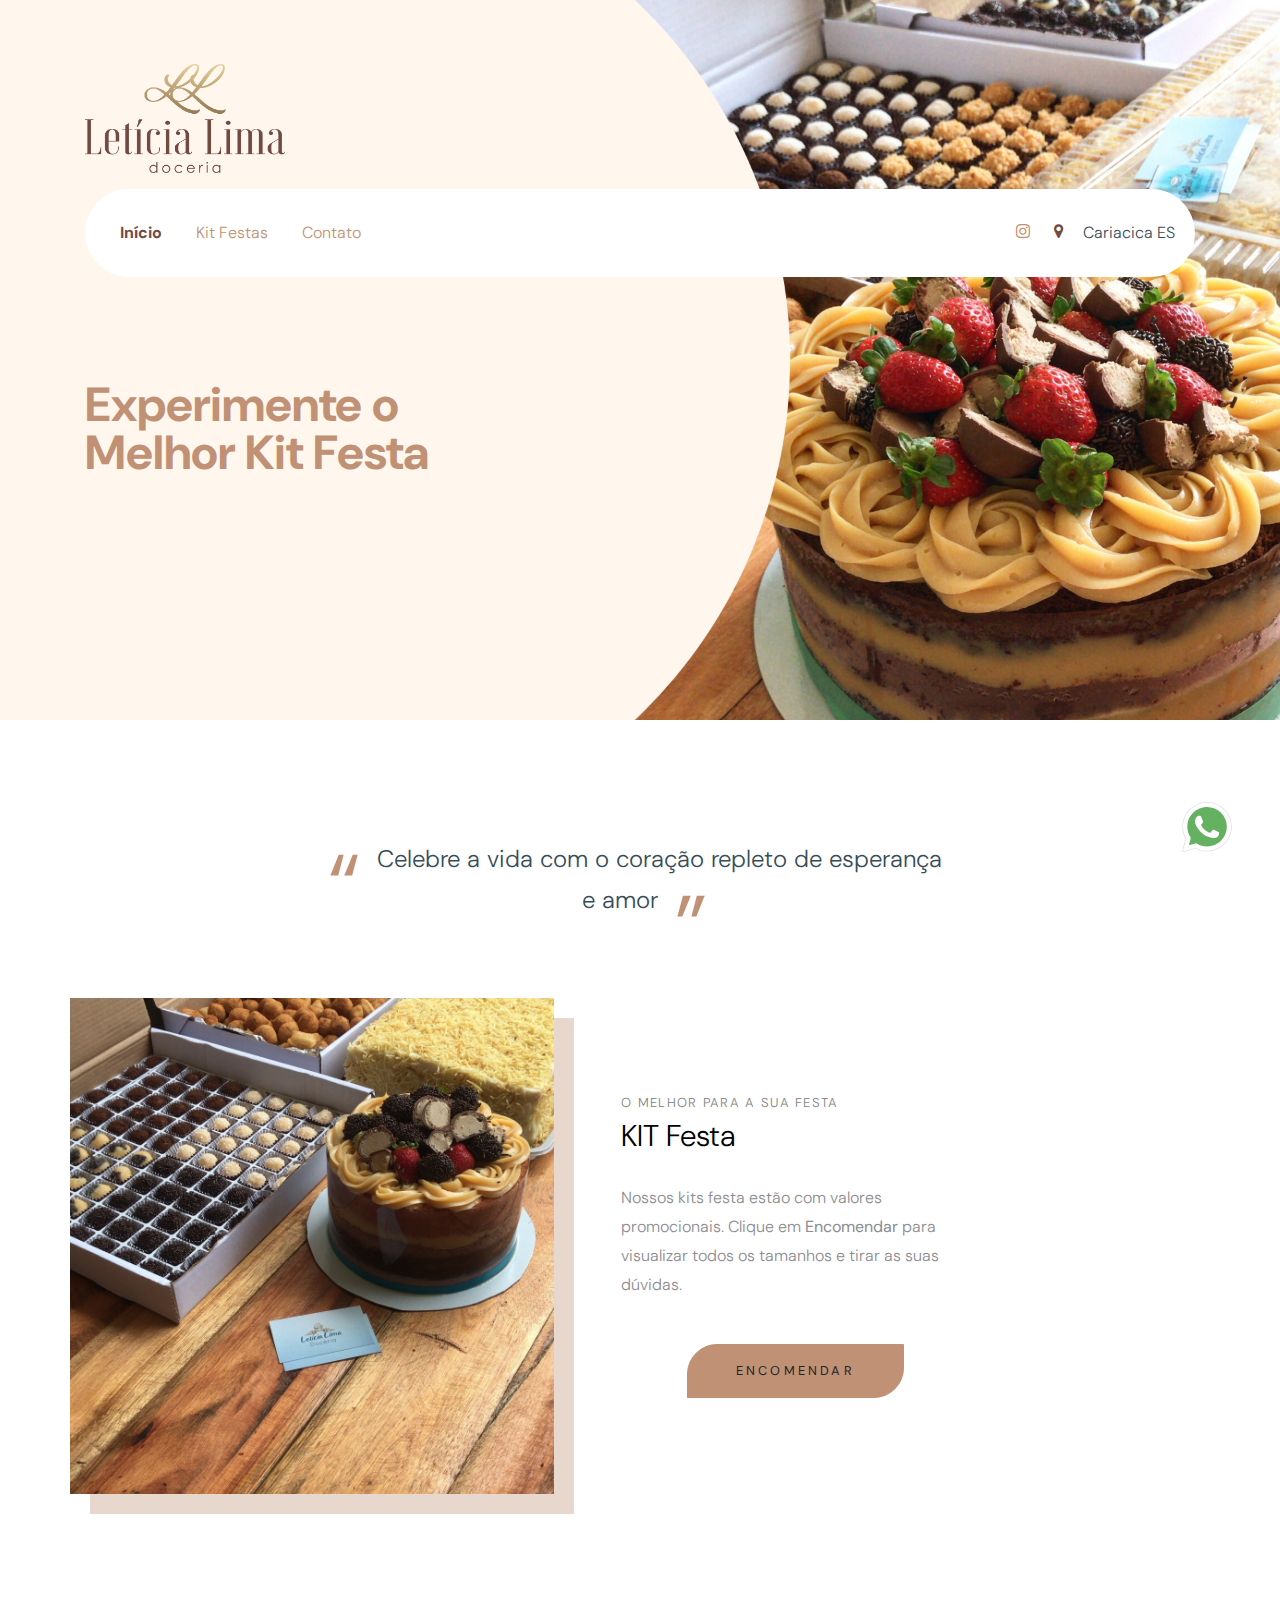
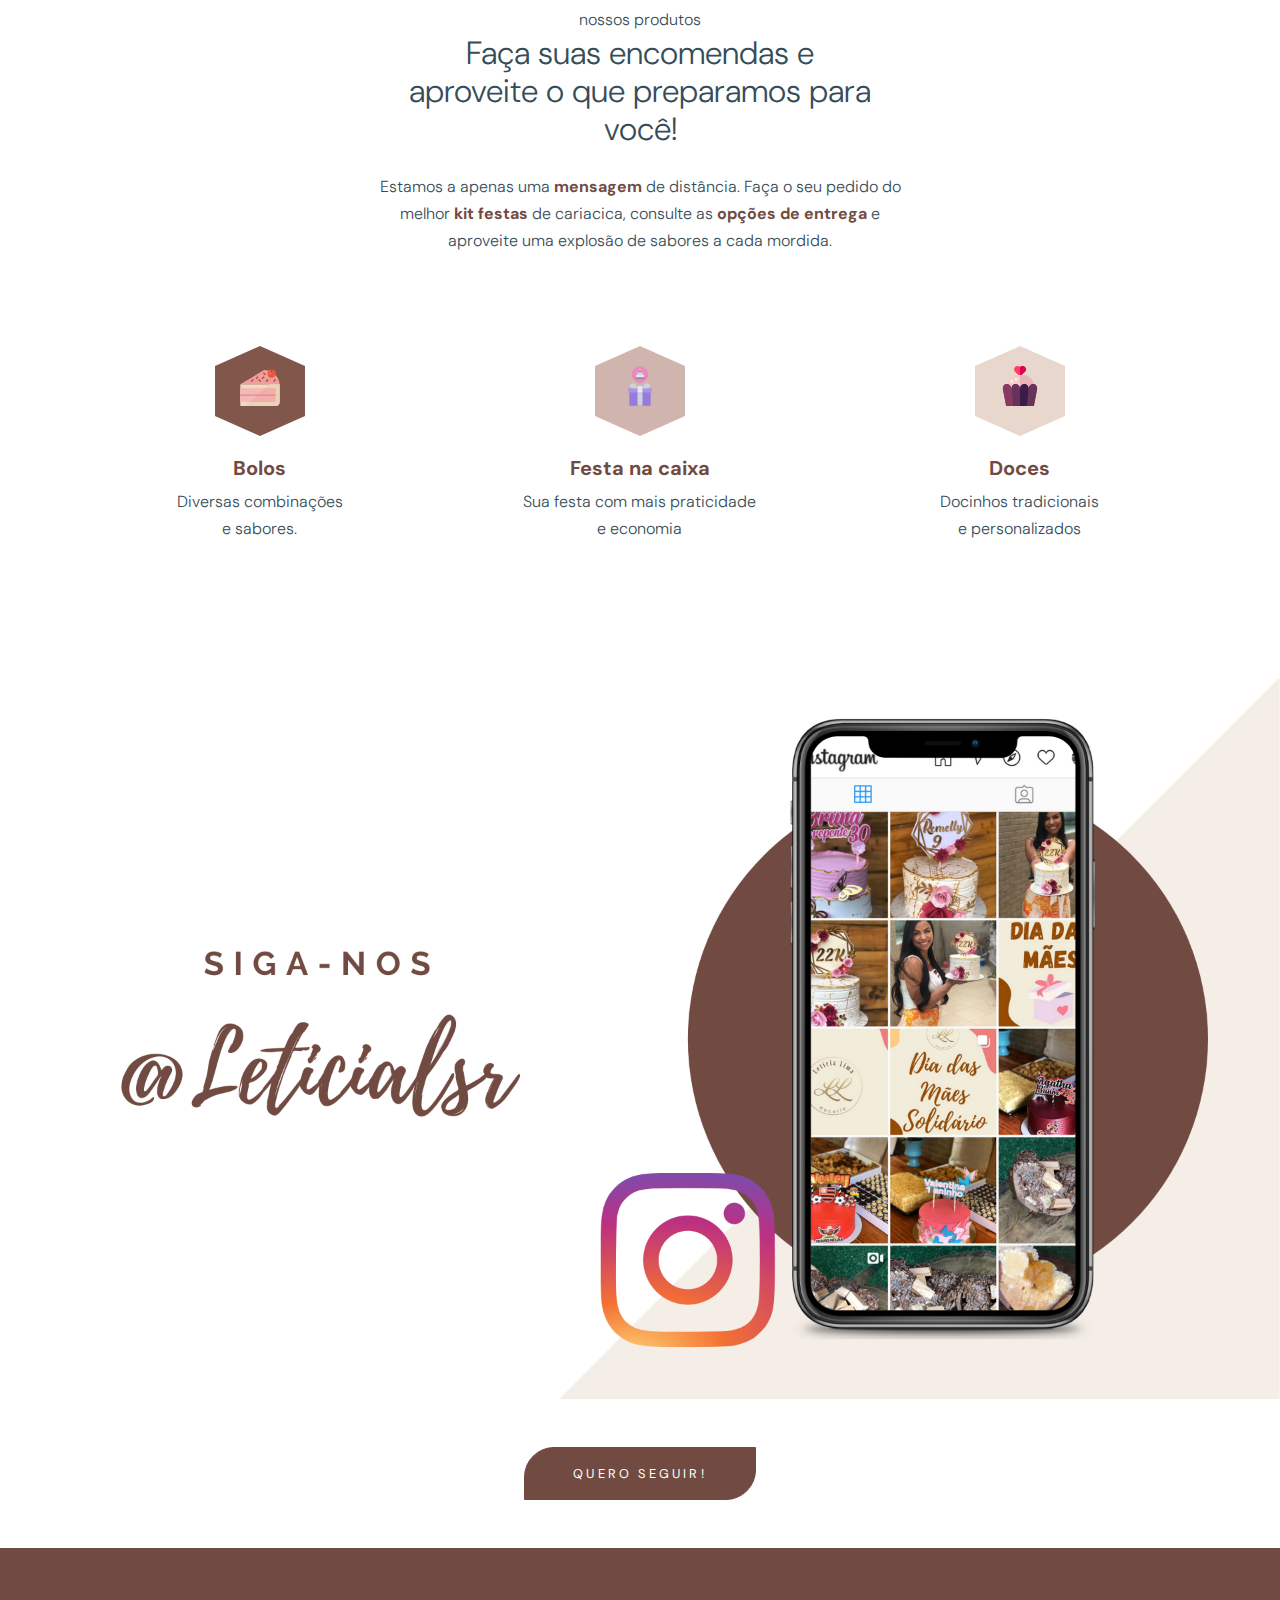
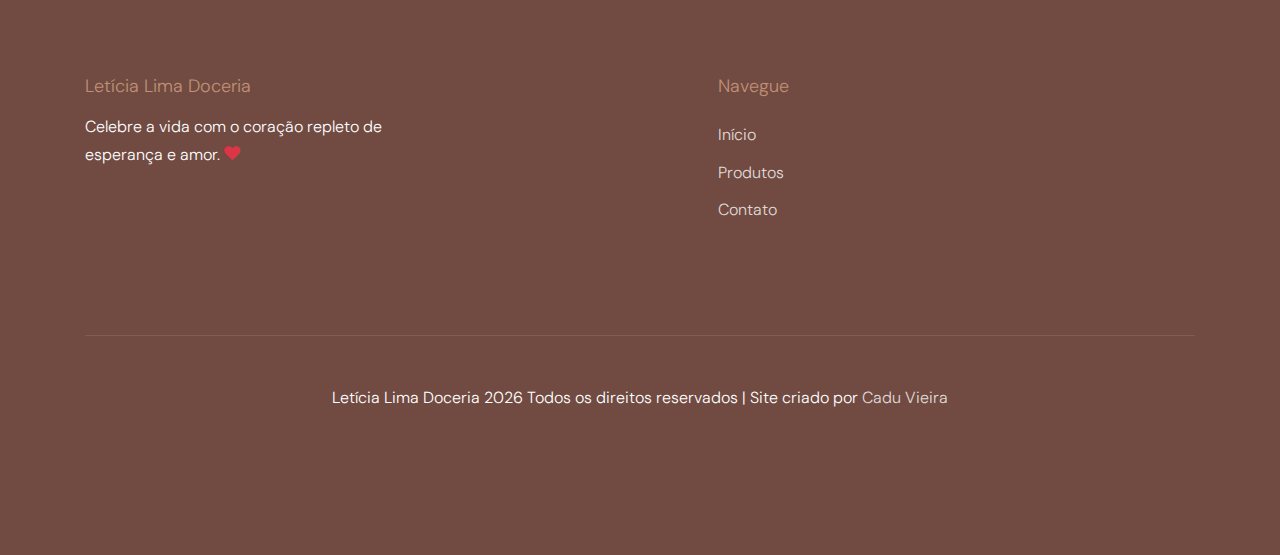
==== commit f2e52016: "feature: mudando landing-page" ====
--- a/index.html
+++ b/index.html
@@ -1,8 +1,8 @@
 <!doctype html>
-<html lang="en">
+<html lang="pt-br">
 
   <head>
-    <title>Kiddy &mdash; Website Template by Colorlib</title>
+    <title>Letícia Lima Doceria</title>
     <meta charset="utf-8">
     <meta name="viewport" content="width=device-width, initial-scale=1, shrink-to-fit=no">
 
@@ -18,7 +18,8 @@
     <link rel="stylesheet" href="css/owl.theme.default.min.css">
     <link rel="stylesheet" href="fonts/flaticon/font/flaticon.css">
     <link rel="stylesheet" href="css/aos.css">
-
+    
+    <link rel="icon" href="./images/icons/logo.jpg">
     <!-- MAIN CSS -->
     <link rel="stylesheet" href="css/style.css">
 
@@ -27,6 +28,14 @@
   <body data-spy="scroll" data-target=".site-navbar-target" data-offset="300">
 
     
+    <div class="whatsapp-fab-button">
+      <a href="http://api.whatsapp.com/send?1=pt_BR&phone=5527997980816" target="_blank">
+        <img  src="images/icons/whatsapp.svg" 
+              alt="whatsApp-haroldo" 
+              class="whatsapp-fab-button__image">
+      </a>
+    </div>
+
     <div class="site-wrap" id="home-section">
 
       <div class="site-mobile-menu site-navbar-target">
@@ -38,25 +47,12 @@
         <div class="site-mobile-menu-body"></div>
       </div>
 
-
-
       <header class="site-navbar site-navbar-target" role="banner">
 
         <div class="container mb-3">
           <div class="d-flex align-items-center">
-            <div class="site-logo mr-auto">
-              <a href="index.html">Kiddy<span class="text-primary">.</span></a>
-            </div>
-            <div class="site-quick-contact d-none d-lg-flex ml-auto ">
-              <div class="d-flex site-info align-items-center mr-5">
-                <span class="block-icon mr-3"><span class="icon-map-marker text-yellow"></span></span>
-                <span>34 Street Name, City Name Here, <br> United States</span>
-              </div>
-              <div class="d-flex site-info align-items-center">
-                <span class="block-icon mr-3"><span class="icon-clock-o"></span></span>
-                <span>Sunday - Friday 8:00AM - 4:00PM <br> Saturday CLOSED</span>
-              </div>
-              
+            <div class="site-logo">
+              <img src="./images/icons/leticialima-01.png" alt="leticia lima logomarca" style="width: 200px; height: auto;">
             </div>
           </div>
         </div>
@@ -70,19 +66,16 @@
 
               <nav class="site-navigation text-left mr-auto d-none d-lg-block" role="navigation">
                 <ul class="site-menu main-menu js-clone-nav mr-auto ">
-                  <li class="active"><a href="index.html" class="nav-link">Home</a></li>
-                  <li><a href="about.html" class="nav-link">About</a></li>
-                  <li><a href="packages.html" class="nav-link">Packages</a></li>
-                  <li><a href="gallery.html" class="nav-link">Gallery</a></li>
-                  <li><a href="pricing.html" class="nav-link">Pricing</a></li>
-                  <li><a href="contact.html" class="nav-link">Contact</a></li>
+                  <li class="active"><a href="index.html" class="nav-link">Início</a></li>
+                  <li><a href="sobre.html#me" class="nav-link">Kit Festas</a></li>
+                  <li><a href="index.html#duvidas" class="nav-link">Contato</a></li>
                 </ul>
               </nav>
 
               <div class="top-social ml-auto">
-                <a href="#"><span class="icon-facebook text-teal"></span></a>
-                <a href="#"><span class="icon-twitter text-success"></span></a>
-                <a href="#"><span class="icon-linkedin text-yellow"></span></a>
+                <a href="https://www.instagram.com/leticialsr/" target="_blank"><span class="icon-instagram text-nude"></span></a>
+                <span class="block-icon mr-3"><span class="icon-map-marker text-brown"></span></span>
+                <span>Cariacica ES</span>
               </div>
           </div>
         </div>
@@ -92,287 +85,155 @@
       </header>
 
     <div class="ftco-blocks-cover-1">
-       
       <div class="site-section-cover overlay">
         <div class="container">
-          <div class="row align-items-center ">
-            <div class="col-md-5 mt-5 pt-5">
-              <span class="text-cursive h5 text-red">Welcome To Our Website</span>
-              <h1 class="mb-3 font-weight-bold text-teal">Bring Fun Life To Your Kids</h1>
-              <p>Amazing Playground for your kids</p>
-              <p class="mt-5"><a href="#" class="btn btn-primary py-4 btn-custom-1">Learn More</a></p>
-            </div>
-            <div class="col-md-6 ml-auto align-self-end">
-              <img src="images/kid_transparent.png" alt="Image" class="img-fluid">
-              
-            </div>
-          </div>
-        </div>
-      </div>
-    </div>
-
-    <div class="site-section">
+          <div class="row align-items-center">
+            <div class="col-md-5 mt-5 pt-5 site-section-cover__intro-text">
+              <h1 class="mb-3 font-weight-bold text-nude">
+                Experimente
+                o Melhor Kit Festa
+              </h1>
+            </div>
+          </div>
+        </div>
+      </div>
+    </div>
+
+    <section>
+      <div class="container">
+        <div class="row no-gutters justify-content-center mb-5 mt-5">
+          <div class="col-md-7 text-center heading-section ftco-animate">
+            <blockquote>
+              <h2 class="mb-4 quotation">
+                Celebre a vida com o coração repleto de esperança e amor
+              </h2>
+            </blockquote>
+          </div>
+        </div>
+
+        <div class="row">
+          <div class="block-3 d-md-flex ftco-animate" data-scrollax-parent="true">
+            <a  href="contato.html" 
+                class="image" 
+                style="background-image: url('./images/bg-images/kit-festa.jpeg'); " 
+                data-scrollax=" properties: { translateY: '-20%'}">
+            </a>
+            <div class="text">
+              <h4 class="subheading">O MELHOR PARA A SUA FESTA</h4>
+              <h2 class="heading"><a href="contato.html">KIT Festa</a></h2>
+              <p>
+                Nossos kits festa estão com valores promocionais. 
+                Clique em <b>Encomendar</b> para visualizar todos os tamanhos e tirar as suas dúvidas.
+              </p>
+              <br>
+              <p class="text-center"><a href="kit-festa.html" class="btn btn-nude btn-custom-1 py-3 px-5" >Encomendar</a>
+            </div>
+          </div>
+        </div>
+      </div>
+    </section>
+
+    <section class="ftco-section site-section">
+      <div class="container">
+        <div class="row justify-content-center mb-5 pb-5">
+          <div class="col-md-6 text-center heading-section ftco-animate">
+            <span class="subheading">nossos produtos</span>
+            <h2 class="mb-4">Faça suas encomendas e <br>
+              aproveite o que preparamos para você!
+            </h2>
+            <p>
+              Estamos a apenas uma <a class="text-brown text-bold" href="contato.html">mensagem</a> de distância. 
+              Faça o seu pedido do melhor <strong class="text-brown text-bold">kit festas</strong> de cariacica, consulte as 
+              <a class="text-brown text-bold" href="contato.html">opções de entrega</a> e aproveite uma explosão de sabores a cada mordida.
+            </p>
+          </div>
+        </div>
+        <div class="row">
+          <div class="col-12 col-md-6 col-lg-4  ftco-animate">
+            <div class="media block-6 services d-block text-center">
+              <div class="d-flex justify-content-center">
+                <div class="icon color-1 d-flex justify-content-center mb-3">
+                  <img src="./images/icons/cake.svg" alt="icone de bolo" style="width: 40px; height: 40px;">
+                </div>
+              </div>
+              <div class="media-body p-2 mt-3">
+                <h3 class="heading text-brown text-bold">Bolos</h3>
+                <p>Diversas combinações <br>e sabores.</p>
+              </div>
+            </div>      
+          </div>
+
+          <div class="col-12 col-md-6 col-lg-4  ftco-animate">
+            <div class="media block-6 services d-block text-center">
+              <div class="d-flex justify-content-center">
+                <div class="icon color-3 d-flex justify-content-center mb-3">
+                  <a href="kit-festa.html">
+                  <img src="./images/icons/festa.svg" alt="icone de festa" style="width: 40px; height: 40px;">
+                  </a>
+                </div>
+              </div>
+              <div class="media-body p-2 mt-3">
+                <a href="kit-festa.html" style="color: unset;">
+                  <h3 class="heading text-brown text-bold">Festa na caixa</h3>
+                  <p>Sua festa com mais praticidade <br> e economia</p>
+                </a>
+              </div>
+            </div>    
+          </div>
+
+          <div class="col-12 col-md-6 col-lg-4  ftco-animate">
+            <div class="media block-6 services d-block text-center">
+              <div class="d-flex justify-content-center">
+                <div class="icon color-2 d-flex justify-content-center mb-3">
+                  <img src="./images/icons/doce.svg" alt="icone de docinho" style="width: 40px; height: 40px;">
+                </div>
+              </div>
+              <div class="media-body p-2 mt-3">
+                <h3 class="heading text-brown text-bold">Doces</h3>
+                <p>Docinhos tradicionais <br> e personalizados</p>
+              </div>
+            </div>      
+          </div>
+
+        </div>
+      </div>
+    </section>
+
+
+    <section>
+        <img src="images/bg-images/siga-nos.png" alt="Image" class="img-fluid">        
+    </section>
+     
+
+    <div class="site-section py-5">
+      <div class="container">
+        <div class="row">
+          <div class="col-12 text-center">
+            <a  href="https://www.instagram.com/leticialsr/" 
+                target="_blank" 
+                class="btn btn-brown btn-custom-1 py-3 px-5" >Quero Seguir!</a>
+          </div>
+        </div>
+      </div>
+    </div>
+
+    <footer class="site-footer bg-brown">
       <div class="container">
         <div class="row">
           <div class="col-lg-4">
-            <div class="block-2 red">
-              <span class="wrap-icon">
-                <span class="icon-home"></span>
-              </span>
-              <h2>Indoor Games</h2>
-              <p>Lorem ipsum dolor sit amet, consectetur adipisicing elit. Minima nesciunt, mollitia, hic enim id culpa.</p>
-            </div>
-          </div>
-          <div class="col-lg-4">
-            <div class="block-2 yellow">
-              <span class="wrap-icon">
-                <span class="icon-person"></span>
-              </span>
-              <h2>Outdoor Game And Event</h2>
-              <p>Lorem ipsum dolor sit amet, consectetur adipisicing elit. Minima nesciunt, mollitia, hic enim id culpa.</p>
-            </div>
-          </div>
-          <div class="col-lg-4">
-            <div class="block-2 teal">
-              <span class="wrap-icon">
-                <span class="icon-cog"></span>
-              </span>
-              <h2>Camping for Kids</h2>
-              <p>Lorem ipsum dolor sit amet, consectetur adipisicing elit. Minima nesciunt, mollitia, hic enim id culpa.</p>
-            </div>
-          </div>
-        </div>
-      </div>
-    </div>
-
-    <div class="site-section bg-light">
-      <div class="container">
-        <div class="row">
-          <div class="col-md-6 mb-5 mb-md-0">
-            <img src="images/img_1.jpg" alt="Image" class="img-fluid">
-          </div>
-          <div class="col-md-5 ml-auto pl-md-5">
-            <span class="text-cursive h5 text-red">About Us</span>
-            <h3 class="text-black">Bring Fun Life To Your Kids</h3>
-            <p><span>Lorem ipsum dolor sit amet, consectetur adipisicing elit. Et harum, magni sequi nostrum maxime enim.</span><span>Magnam id atque dicta deleniti, ipsam ipsum distinctio. Facilis praesentium voluptatem accusamus, earum veritatis, laudantium.</span></p>
-
-            <p class="mt-5"><a href="#" class="btn btn-warning py-4 btn-custom-1">More About Us</a></p>
-          </div>
-        </div>
-      </div>
-    </div>
-    
-    
-    <div class="site-section bg-info">
-      <div class="container">
-        <div class="row mb-5">
-          <div class="col-12 text-center">
-            <span class="text-cursive h5 text-red d-block">Packages You Like</span>
-            <h2 class="text-white">Our Packages</h2>
-          </div>
-        </div>
-        <div class="row">
-          <div class="col-lg-4 mb-4 mb-lg-0">
-            <div class="package text-center bg-white">
-              <span class="img-wrap"><img src="images/flaticon/svg/001-jigsaw.svg" alt="Image" class="img-fluid"></span>
-              <h3 class="text-teal">Indoor Games</h3>
-              <p>Lorem ipsum dolor sit amet. Consequatur aliquam, fuga maiores amet quo corporis distinctio soluta recusandae?</p>
-              <p><a href="#" class="btn btn-primary btn-custom-1 mt-4">Learn More</a></p>
-            </div>
-          </div>
-          <div class="col-lg-4 mb-4 mb-lg-0">
-            <div class="package text-center bg-white">
-              <span class="img-wrap"><img src="images/flaticon/svg/002-target.svg" alt="Image" class="img-fluid"></span>
-              <h3 class="text-success">Outdoor Game and Event</h3>
-              <p>Lorem ipsum dolor sit amet. Consequatur aliquam, fuga maiores amet quo corporis distinctio soluta recusandae?</p>
-              <p><a href="#" class="btn btn-warning btn-custom-1 mt-4">Learn More</a></p>
-            </div>
-          </div>
-          <div class="col-lg-4 mb-4 mb-lg-0">
-            <div class="package text-center bg-white">
-              <span class="img-wrap"><img src="images/flaticon/svg/003-mission.svg" alt="Image" class="img-fluid"></span>
-              <h3 class="text-danger">Camping for Kids</h3>
-              <p>Lorem ipsum dolor sit amet. Consequatur aliquam, fuga maiores amet quo corporis distinctio soluta recusandae?</p>
-              <p><a href="#" class="btn btn-success btn-custom-1 mt-4">Learn More</a></p>
-            </div>
-          </div>
-        </div>
-      </div>
-    </div>
-
-    <div class="site-section">
-      <div class="container">
-        <div class="row">
-          <div class="col-md-4">
-            <span class="text-cursive h5 text-red d-block">Pricing Plan</span>
-            <h2 class="text-black">Our Pricing</h2>
-            <p>Lorem ipsum dolor sit amet, consectetur adipisicing elit. Nemo quis cupiditate fugit, voluptatibus ullam, non laboriosam alias veniam, ex inventore iure sed?</p>
-          </div>
-          <div class="col-md-4">
-            <div class="pricing teal">
-              <span class="price">
-                <span>$30</span>
-              </span>
-              <h3>Silver Pack</h3>
-              <ul class="ul-check list-unstyled teal">
-                <li>Lorem ipsum dolor sit amet</li>  
-                <li>Consectetur adipisicing elit</li>
-                <li>Nemo quis cupiditate</li>
-              </ul>
-              <p><a href="#" class="btn btn-teal btn-custom-1 mt-4">Buy Now</a></p>
-            </div>
-          </div>
-          <div class="col-md-4">
-            <div class="pricing danger">
-              <span class="price">
-                <span>$70</span>
-              </span>
-              <h3>Golden Pack</h3>
-              <ul class="ul-check list-unstyled danger">
-                <li>Lorem ipsum dolor sit amet</li>  
-                <li>Consectetur adipisicing elit</li>
-                <li>Nemo quis cupiditate</li>
-              </ul>
-              <p><a href="#" class="btn btn-danger btn-custom-1 mt-4">Buy Now</a></p>
-            </div>
-          </div>
-        </div>
-      </div>
-    </div>
-    
-    <div class="site-section bg-light">
-      <div class="container">
-        <div class="row mb-5">
-          <div class="col-12 text-center">
-            <span class="text-cursive h5 text-red d-block">Testimonial</span>
-            <h2 class="text-black">What Our Client Says About Us</h2>
-          </div>
-        </div>
-        <div class="row justify-content-center">
-          <div class="col-md-8">
-            <div class="testimonial-3-wrap">
-              
-
-              <div class="owl-carousel nonloop-block-13">
-                <div class="testimonial-3 d-flex">
-                  <div class="vcard-wrap mr-5">
-                    <img src="images/person_1.jpg" alt="Image" class="vcard img-fluid">
-                  </div>
-                  <div class="text">
-                    <h3>Jeff Woodland</h3>
-                    <p class="position">Partner</p>
-                    <p>Lorem ipsum dolor sit amet, consectetur adipisicing elit. Aliquam earum libero rem maxime magnam. Similique esse ab earum, autem consectetur.</p>
-                  </div>
-                </div>
-
-                <div class="testimonial-3 d-flex">
-                  <div class="vcard-wrap mr-5">
-                    <img src="images/person_3.jpg" alt="Image" class="vcard img-fluid">
-                  </div>
-                  <div class="text">
-                    <h3>Jeff Woodland</h3>
-                    <p class="position">Partner</p>
-                    <p>Lorem ipsum dolor sit amet, consectetur adipisicing elit. Aliquam earum libero rem maxime magnam. Similique esse ab earum, autem consectetur.</p>
-                  </div>
-                </div>
-
-                <div class="testimonial-3 d-flex">
-                  <div class="vcard-wrap mr-5">
-                    <img src="images/person_2.jpg" alt="Image" class="vcard img-fluid">
-                  </div>
-                  <div class="text">
-                    <h3>Jeff Woodland</h3>
-                    <p class="position">Partner</p>
-                    <p>Lorem ipsum dolor sit amet, consectetur adipisicing elit. Aliquam earum libero rem maxime magnam. Similique esse ab earum, autem consectetur.</p>
-                  </div>
-                </div>
-              </div>
-
-            </div>
-          </div>
-        </div>
-        <div class="row mt-5 justify-content-center">
-
-          <div class="col-md-8">
-            
-
-            <div class="row">
-              <div class="col-lg-3 text-center">
-                <span class="text-teal h2 d-block">3423</span>
-                <span>Happy Client</span>
-              </div>
-              <div class="col-lg-3 text-center">
-                <span class="text-yellow h2 d-block">4398</span>
-                <span>Members</span>
-              </div>
-              <div class="col-lg-3 text-center">
-                <span class="text-success h2 d-block">50+</span>
-                <span>Staffs</span>
-              </div>
-              <div class="col-lg-3 text-center">
-                <span class="text-danger h2 d-block">2000+</span>
-                <span>Our Followers</span>
-              </div>
-            </div>
-
-          </div>
-        </div>
-      </div>
-    </div>
-
-
-    <div class="site-section py-5 bg-warning">
-      <div class="container">
-        <div class="row justify-content-center">
-          <div class="col-md-12 d-flex">
-          <h2 class="text-white m-0">Bring Fun Life To Your Kids</h2>
-          <a href="#" class="btn btn-primary btn-custom-1 py-3 px-5 ml-auto">Get Started</a>
-          </div>
-        </div>
-      </div>
-    </div>
-
-    
-
-    <footer class="site-footer">
-      <div class="container">
-        <div class="row">
-          <div class="col-lg-4">
-            <h2 class="footer-heading mb-3">About Us</h2>
-                <p class="mb-5">Far far away, behind the word mountains, far from the countries Vokalia and Consonantia, there live the blind texts. </p>
-
-                <h2 class="footer-heading mb-4">Newsletter</h2>
-                <form action="#" class="d-flex" class="subscribe">
-                  <input type="text" class="form-control mr-3" placeholder="Email">
-                  <input type="submit" value="Send" class="btn btn-primary">
-                </form>
+            <h2 class="footer-heading mb-3">Letícia Lima Doceria</h2>
+            <p class="mb-5">Celebre a vida com o coração repleto de esperança e amor. <i class="icon-heart text-danger" aria-hidden="true"></i></p>
           </div>
           <div class="col-lg-8 ml-auto">
             <div class="row">
-              <div class="col-lg-4 ml-auto">
-                <h2 class="footer-heading mb-4">Navigation</h2>
+              <div class="col-lg-8 ml-auto">
+                <h2 class="footer-heading mb-4">Navegue</h2>
                 <ul class="list-unstyled">
-                  <li><a href="#">About Us</a></li>
-                  <li><a href="#">Testimonials</a></li>
-                  <li><a href="#">Terms of Service</a></li>
-                  <li><a href="#">Privacy</a></li>
-                  <li><a href="#">Contact Us</a></li>
+                  <li><a href="#">Início</a></li>
+                  <li><a href="#">Produtos</a></li>
+                  <li><a href="#">Contato</a></li>
                 </ul>
               </div>
-              <div class="col-lg-4">
-                <h2 class="footer-heading mb-4">Navigation</h2>
-                <ul class="list-unstyled">
-                  <li><a href="#">About Us</a></li>
-                  <li><a href="#">Testimonials</a></li>
-                  <li><a href="#">Terms of Service</a></li>
-                  <li><a href="#">Privacy</a></li>
-                  <li><a href="#">Contact Us</a></li>
-                </ul>
-                
-              </div>
-
-              
-              
             </div>
           </div>
         </div>
@@ -381,7 +242,8 @@
             <div class="border-top pt-5">
               <p>
             <!-- Link back to Colorlib can't be removed. Template is licensed under CC BY 3.0. -->
-            Copyright &copy;<script>document.write(new Date().getFullYear());</script> All rights reserved | This template is made with <i class="icon-heart text-danger" aria-hidden="true"></i> by <a href="https://colorlib.com" target="_blank" >Colorlib</a>
+            Letícia Lima Doceria <script>document.write(new Date().getFullYear());</script> Todos os direitos reservados 
+            | Site criado por <a href="https://linkedin.com/in/carlos-eduardo-vieira" target="_blank" >Cadu Vieira</a>
             <!-- Link back to Colorlib can't be removed. Template is licensed under CC BY 3.0. -->
             </p>
             </div>
--- a/css/style.css
+++ b/css/style.css
@@ -1,253 +1,336 @@
 /* Base */
 .text-cursive {
-  font-family: "Indie Flower", cursive !important; }
+  font-family: "Indie Flower", cursive !important;
+}
 
 html {
-  overflow-x: hidden; }
+  overflow-x: hidden;
+}
 
 .font-size-10 {
-  font-size: 10px; }
+  font-size: 10px;
+}
 
 .font-size-11 {
-  font-size: 11px; }
+  font-size: 11px;
+}
 
 .font-size-12 {
-  font-size: 12px; }
+  font-size: 12px;
+}
 
 .font-size-13 {
-  font-size: 13px; }
+  font-size: 13px;
+}
 
 .font-size-14 {
-  font-size: 14px; }
+  font-size: 14px;
+}
 
 .font-size-15 {
-  font-size: 15px; }
+  font-size: 15px;
+}
 
 .font-size-16 {
-  font-size: 16px; }
+  font-size: 16px;
+}
 
 .font-size-17 {
-  font-size: 17px; }
+  font-size: 17px;
+}
 
 .font-size-18 {
-  font-size: 18px; }
+  font-size: 18px;
+}
 
 .font-size-19 {
-  font-size: 19px; }
+  font-size: 19px;
+}
 
 .font-size-20 {
-  font-size: 20px; }
+  font-size: 20px;
+}
 
 .font-size-21 {
-  font-size: 21px; }
+  font-size: 21px;
+}
 
 .font-size-22 {
-  font-size: 22px; }
+  font-size: 22px;
+}
 
 .font-size-23 {
-  font-size: 23px; }
+  font-size: 23px;
+}
 
 .font-size-24 {
-  font-size: 24px; }
+  font-size: 24px;
+}
 
 .font-size-25 {
-  font-size: 25px; }
+  font-size: 25px;
+}
 
 .font-size-26 {
-  font-size: 26px; }
+  font-size: 26px;
+}
 
 .font-size-27 {
-  font-size: 27px; }
+  font-size: 27px;
+}
 
 .font-size-28 {
-  font-size: 28px; }
+  font-size: 28px;
+}
 
 .font-size-29 {
-  font-size: 29px; }
+  font-size: 29px;
+}
 
 .font-size-30 {
-  font-size: 30px; }
+  font-size: 30px;
+}
 
 .font-gray-1 {
-  color: #f7f7f7; }
+  color: #f7f7f7;
+}
 
 .font-gray-2 {
-  color: #e9e9e9; }
+  color: #e9e9e9;
+}
 
 .font-gray-3 {
-  color: #d9d9d9; }
+  color: #d9d9d9;
+}
 
 .font-gray-4 {
-  color: #c9c9c9; }
+  color: #c9c9c9;
+}
 
 .font-gray-5, .block-heading-1 span {
-  color: #b8b8b8; }
+  color: #b8b8b8;
+}
 
 .font-gray-6 {
-  color: #a8a8a8; }
+  color: #a8a8a8;
+}
 
 .font-gray-7 {
-  color: #939393; }
+  color: #939393;
+}
 
 .font-gray-8 {
-  color: #7b7b7b; }
+  color: #7b7b7b;
+}
 
 .font-gray-9 {
-  color: #636363 #4d4d4d; }
+  color: #636363 #4d4d4d;
+}
 
 .font-gray-10 {
-  color: #353535; }
+  color: #353535;
+}
 
 .border-gray-1 {
-  border-color: #f7f7f7; }
+  border-color: #f7f7f7;
+}
 
 .border-gray-2 {
-  border-color: #e9e9e9; }
+  border-color: #e9e9e9;
+}
 
 .border-gray-3 {
-  border-color: #d9d9d9; }
+  border-color: #d9d9d9;
+}
 
 .border-gray-4 {
-  border-color: #c9c9c9; }
+  border-color: #c9c9c9;
+}
 
 .border-gray-5 {
-  border-color: #b8b8b8; }
+  border-color: #b8b8b8;
+}
 
 .border-gray-6 {
-  border-color: #a8a8a8; }
+  border-color: #a8a8a8;
+}
 
 .border-gray-7 {
-  border-color: #939393; }
+  border-color: #939393;
+}
 
 .border-gray-8 {
-  border-color: #7b7b7b; }
+  border-color: #7b7b7b;
+}
 
 .border-gray-9 {
-  border-color: #636363 #4d4d4d; }
+  border-color: #636363 #4d4d4d;
+}
 
 .border-gray-10 {
-  border-color: #353535; }
+  border-color: #353535;
+}
 
 .bg-gray-1 {
-  border-color: #f7f7f7; }
+  border-color: #f7f7f7;
+}
 
 .bg-gray-2 {
-  border-color: #e9e9e9; }
+  border-color: #e9e9e9;
+}
 
 .bg-gray-3 {
-  border-color: #d9d9d9; }
+  border-color: #d9d9d9;
+}
 
 .bg-gray-4 {
-  border-color: #c9c9c9; }
+  border-color: #c9c9c9;
+}
 
 .bg-gray-5 {
-  border-color: #b8b8b8; }
+  border-color: #b8b8b8;
+}
 
 .bg-gray-6 {
-  border-color: #a8a8a8; }
+  border-color: #a8a8a8;
+}
 
 .bg-gray-7 {
-  border-color: #939393; }
+  border-color: #939393;
+}
 
 .bg-gray-8 {
-  border-color: #7b7b7b; }
+  border-color: #7b7b7b;
+}
 
 .bg-gray-9 {
-  border-color: #636363 #4d4d4d; }
+  border-color: #636363 #4d4d4d;
+}
 
 .bg-gray-10 {
-  border-color: #353535; }
+  border-color: #353535;
+}
 
 .letter-spacing-1 {
-  letter-spacing: 0.1em; }
+  letter-spacing: 0.1em;
+}
 
 .letter-spacing-2 {
-  letter-spacing: 0.2em; }
+  letter-spacing: 0.2em;
+}
 
 .border-w-1 {
-  border-width: 1px; }
+  border-width: 1px;
+}
 
 .border-w-2 {
-  border-width: 2px; }
+  border-width: 2px;
+}
 
 .border-w-3 {
-  border-width: 3px; }
+  border-width: 3px;
+}
 
 .border-w-4 {
-  border-width: 4px; }
+  border-width: 4px;
+}
 
 .border-w-5 {
-  border-width: 5px; }
+  border-width: 5px;
+}
 
 .primary-black--hover {
-  background: #fd4d40;
-  color: #fff; }
-  .primary-black--hover:hover {
-    background: #000;
-    color: #fff; }
+  background: #78d5ef;
+  color: #fff;
+}
+
+.primary-black--hover:hover {
+  background: #000;
+  color: #fff;
+}
 
 .primary-dark--hover {
-  background: #fd4d40;
-  color: #fff; }
-  .primary-dark--hover:hover {
-    background: gray;
-    color: #fff; }
+  background: #78d5ef;
+  color: #fff;
+}
+
+.primary-dark--hover:hover {
+  background: gray;
+  color: #fff;
+}
 
 .primary-primary-outline--hover {
-  background: #fd4d40;
-  color: #fff; }
-  .primary-primary-outline--hover:hover {
-    border-color: #fd4d40;
-    background: transparent; }
+  background: #78d5ef;
+  color: #fff;
+}
+
+.primary-primary-outline--hover:hover {
+  border-color: #78d5ef;
+  background: transparent;
+}
 
 .primary-outline-primary--hover {
   background: transparent;
-  border-color: #fd4d40; }
-  .primary-outline-primary--hover:hover {
-    color: #fff;
-    background: #fd4d40; }
+  border-color: #78d5ef;
+}
+
+.primary-outline-primary--hover:hover {
+  color: #fff;
+  background: #78d5ef;
+}
 
 body {
   line-height: 1.7;
   color: #364d59 !important;
   font-weight: 300;
-  font-size: 1rem; }
+  font-size: 1rem;
+}
 
 ::-moz-selection {
   background: #000;
-  color: #fff; }
+  color: #fff;
+}
 
 ::selection {
   background: #000;
-  color: #fff; }
+  color: #fff;
+}
 
 a {
   -webkit-transition: .3s all ease;
-  -o-transition: .3s all ease;
   transition: .3s all ease;
-  text-decoration: none; }
-  a:hover {
-    text-decoration: none; }
+  text-decoration: none;
+}
+
+a:hover {
+  text-decoration: none;
+}
 
 h1, h2, h3, h4, h5,
 .h1, .h2, .h3, .h4, .h5 {
   font-weight: 300;
-  color: #364d59; }
+  color: #364d59;
+}
 
 .border-2 {
-  border-width: 2px; }
+  border-width: 2px;
+}
 
 .text-black {
-  color: #000 !important; }
+  color: #000 !important;
+}
 
 .bg-black {
-  background: #000 !important; }
+  background: #000 !important;
+}
 
 .color-black-opacity-5 {
-  color: rgba(0, 0, 0, 0.5); }
+  color: rgba(0, 0, 0, 0.5);
+}
 
 .color-white-opacity-5 {
-  color: rgba(255, 255, 255, 0.5); }
+  color: rgba(255, 255, 255, 0.5);
+}
 
 .btn {
   border-radius: 30px;
@@ -255,136 +338,201 @@
   text-transform: uppercase;
   letter-spacing: .2rem;
   padding: 10px 20px;
-  text-decoration: none; }
-  .btn:active, .btn:focus {
-    outline: none;
-    -webkit-box-shadow: none;
-    box-shadow: none; }
-  .btn.btn-teal {
-    background: #16c3b0; }
-  .btn.btn-danger {
-    background: #fd4d40; }
-  .btn.btn-outline-white {
-    border-color: #fff;
-    background: transparent;
-    color: #fff; }
-    .btn.btn-outline-white:hover {
-      background: #fff;
-      border-color: #fff;
-      color: #000; }
+  text-decoration: none;
+}
+
+.btn:active, .btn:focus {
+  outline: none;
+  -webkit-box-shadow: none;
+          box-shadow: none;
+}
+
+.btn.btn-teal {
+  background: #16c3b0;
+}
+
+.btn.btn-danger {
+  background: #fd4d40;
+}
+
+.btn.btn-outline-white {
+  border-color: #fff;
+  background: transparent;
+  color: #fff;
+}
+
+.btn.btn-outline-white:hover {
+  background: #fff;
+  border-color: #fff;
+  color: #000;
+}
 
 .btn-custom-1 {
   border-radius: 30px;
   border-top-right-radius: 0;
-  border-bottom-left-radius: 0; }
+  border-bottom-left-radius: 0;
+}
 
 .line-height-1 {
-  line-height: 1 !important; }
+  line-height: 1 !important;
+}
 
 .bg-black {
-  background: #000; }
+  background: #000;
+}
 
 .form-control {
   height: 55px;
   background: #fff !important;
-  font-family: "DM Sans", -apple-system, BlinkMacSystemFont, "Segoe UI", Roboto, "Helvetica Neue", Arial, "Noto Sans", sans-serif, "Apple Color Emoji", "Segoe UI Emoji", "Segoe UI Symbol", "Noto Color Emoji"; }
-  .form-control:active, .form-control:focus {
-    border-color: #fd4d40; }
-  .form-control:hover, .form-control:active, .form-control:focus {
-    -webkit-box-shadow: none !important;
-    box-shadow: none !important; }
+  font-family: "Work Sans", -apple-system, BlinkMacSystemFont, "Segoe UI", Roboto, "Helvetica Neue", Arial, sans-serif, "Apple Color Emoji", "Segoe UI Emoji", "Segoe UI Symbol";
+}
+
+.form-control:active, .form-control:focus {
+  border-color: #78d5ef;
+}
+
+.form-control:hover, .form-control:active, .form-control:focus {
+  -webkit-box-shadow: none !important;
+          box-shadow: none !important;
+}
 
 .site-section {
-  padding: 2.5em 0; }
-  @media (min-width: 768px) {
-    .site-section {
-      padding: 5em 0; } }
-  .site-section.site-section-sm {
-    padding: 4em 0; }
+  padding: 2.5em 0;
+}
+
+@media (min-width: 768px) {
+  .site-section {
+    padding: 5em 0;
+  }
+}
+
+.site-section.site-section-sm {
+  padding: 4em 0;
+}
 
 .site-footer {
-  padding: 4em 0;
-  background: #343a40; }
-  @media (min-width: 768px) {
-    .site-footer {
-      padding: 8em 0; } }
-  .site-footer .border-top {
-    border-top: 1px solid rgba(255, 255, 255, 0.1) !important; }
-  .site-footer p {
-    color: #fff; }
-  .site-footer h2, .site-footer h3, .site-footer h4, .site-footer h5 {
-    color: #fff; }
-  .site-footer a {
-    color: rgba(255, 255, 255, 0.8); }
-    .site-footer a:hover {
-      color: white; }
-  .site-footer ul li {
-    margin-bottom: 10px; }
-  .site-footer .footer-heading {
-    font-size: 18px;
-    color: #fd4d40; }
+  padding: 2em 0;
+  background: #714b42;
+}
+
+@media (min-width: 768px) {
+  .site-footer {
+    padding: 8em 0;
+  }
+}
+
+.site-footer .border-top {
+  border-top: 1px solid rgba(255, 255, 255, 0.1) !important;
+}
+
+.site-footer p {
+  color: #fff;
+}
+
+.site-footer h2, .site-footer h3, .site-footer h4, .site-footer h5 {
+  color: #fff;
+}
+
+.site-footer a {
+  color: rgba(255, 255, 255, 0.8);
+}
+
+.site-footer a:hover {
+  color: white;
+}
+
+.site-footer ul li {
+  margin-bottom: 10px;
+}
+
+.site-footer .footer-heading {
+  font-size: 18px;
+  color: #c09175;
+}
 
 .bg-text-line {
   display: inline;
   background: #000;
   -webkit-box-shadow: 20px 0 0 #000, -20px 0 0 #000;
-  box-shadow: 20px 0 0 #000, -20px 0 0 #000; }
+          box-shadow: 20px 0 0 #000, -20px 0 0 #000;
+}
 
 .text-white-opacity-05 {
-  color: rgba(255, 255, 255, 0.5); }
+  color: rgba(255, 255, 255, 0.5);
+}
 
 .text-black-opacity-05 {
-  color: rgba(0, 0, 0, 0.5); }
+  color: rgba(0, 0, 0, 0.5);
+}
 
 .hover-bg-enlarge {
   overflow: hidden;
-  position: relative; }
-  @media (max-width: 991.98px) {
-    .hover-bg-enlarge {
-      height: auto !important; } }
-  .hover-bg-enlarge > div {
-    -webkit-transform: scale(1);
-    -ms-transform: scale(1);
-    transform: scale(1);
-    -webkit-transition: .8s all ease-in-out;
-    -o-transition: .8s all ease-in-out;
-    transition: .8s all ease-in-out; }
-  .hover-bg-enlarge:hover > div, .hover-bg-enlarge:focus > div, .hover-bg-enlarge:active > div {
-    -webkit-transform: scale(1.2);
-    -ms-transform: scale(1.2);
-    transform: scale(1.2); }
-  @media (max-width: 991.98px) {
-    .hover-bg-enlarge .bg-image-md-height {
-      height: 300px !important; } }
+  position: relative;
+}
+
+@media (max-width: 991.98px) {
+  .hover-bg-enlarge {
+    height: auto !important;
+  }
+}
+
+.hover-bg-enlarge > div {
+  -webkit-transform: scale(1);
+          transform: scale(1);
+  -webkit-transition: .8s all ease-in-out;
+  transition: .8s all ease-in-out;
+}
+
+.hover-bg-enlarge:hover > div, .hover-bg-enlarge:focus > div, .hover-bg-enlarge:active > div {
+  -webkit-transform: scale(1.2);
+          transform: scale(1.2);
+}
+
+@media (max-width: 991.98px) {
+  .hover-bg-enlarge .bg-image-md-height {
+    height: 300px !important;
+  }
+}
 
 .bg-image {
   background-size: cover;
   background-position: center center;
   background-repeat: no-repeat;
-  background-attachment: fixed; }
-  .bg-image.overlay {
-    position: relative; }
-    .bg-image.overlay:after {
-      position: absolute;
-      content: "";
-      top: 0;
-      left: 0;
-      right: 0;
-      bottom: 0;
-      z-index: 0;
-      width: 100%;
-      background: rgba(0, 0, 0, 0.7); }
-  .bg-image > .container {
-    position: relative;
-    z-index: 1; }
+  background-attachment: fixed;
+}
+
+.bg-image.overlay {
+  position: relative;
+}
+
+.bg-image.overlay:after {
+  position: absolute;
+  content: "";
+  top: 0;
+  left: 0;
+  right: 0;
+  bottom: 0;
+  z-index: 0;
+  width: 100%;
+  background: rgba(0, 0, 0, 0.7);
+}
+
+.bg-image > .container {
+  position: relative;
+  z-index: 1;
+}
 
 @media (max-width: 991.98px) {
   .img-md-fluid {
-    max-width: 100%; } }
+    max-width: 100%;
+  }
+}
 
 @media (max-width: 991.98px) {
   .display-1, .display-3 {
-    font-size: 3rem; } }
+    font-size: 3rem;
+  }
+}
 
 .play-single-big {
   width: 90px;
@@ -395,66 +543,90 @@
   border-radius: 50%;
   position: relative;
   -webkit-transition: .3s all ease-in-out;
-  -o-transition: .3s all ease-in-out;
-  transition: .3s all ease-in-out; }
-  .play-single-big > span {
-    font-size: 50px;
-    position: absolute;
-    top: 50%;
-    left: 50%;
-    -webkit-transform: translate(-40%, -50%);
-    -ms-transform: translate(-40%, -50%);
-    transform: translate(-40%, -50%); }
-  .play-single-big:hover {
-    width: 120px;
-    height: 120px; }
+  transition: .3s all ease-in-out;
+}
+
+.play-single-big > span {
+  font-size: 50px;
+  position: absolute;
+  top: 50%;
+  left: 50%;
+  -webkit-transform: translate(-40%, -50%);
+          transform: translate(-40%, -50%);
+}
+
+.play-single-big:hover {
+  width: 120px;
+  height: 120px;
+}
 
 .overlap-to-top {
-  margin-top: -150px; }
+  margin-top: -150px;
+}
 
 .ul-check {
-  margin-bottom: 50px; }
-  .ul-check li {
-    position: relative;
-    padding-left: 35px;
-    margin-bottom: 15px;
-    line-height: 1.5; }
-    .ul-check li:before {
-      left: 0;
-      font-size: 20px;
-      top: -.3rem;
-      font-family: "icomoon";
-      content: "\e5ca";
-      position: absolute; }
-  .ul-check.white li:before {
-    color: #fff; }
-  .ul-check.teal li:before {
-    color: #16c3b0; }
-  .ul-check.danger li:before {
-    color: #fd4d40; }
-  .ul-check.success li:before {
-    color: #71bc42; }
-  .ul-check.primary li:before {
-    color: #fd4d40; }
+  margin-bottom: 50px;
+}
+
+.ul-check li {
+  position: relative;
+  padding-left: 35px;
+  margin-bottom: 15px;
+  line-height: 1.5;
+}
+
+.ul-check li:before {
+  left: 0;
+  font-size: 20px;
+  top: -.3rem;
+  font-family: "icomoon";
+  content: "\e5ca";
+  position: absolute;
+}
+
+.ul-check.white li:before {
+  color: #fff;
+}
+
+.ul-check.teal li:before {
+  color: #16c3b0;
+}
+
+.ul-check.danger li:before {
+  color: #fd4d40;
+}
+
+.ul-check.success li:before {
+  color: #71bc42;
+}
+
+.ul-check.primary li:before {
+  color: #78d5ef;
+}
 
 .select-wrap, .wrap-icon {
-  position: relative; }
-  .select-wrap .icon, .wrap-icon .icon {
-    position: absolute;
-    right: 10px;
-    top: 50%;
-    -webkit-transform: translateY(-50%);
-    -ms-transform: translateY(-50%);
-    transform: translateY(-50%);
-    font-size: 22px; }
-  .select-wrap select, .wrap-icon select {
-    -webkit-appearance: none;
-    -moz-appearance: none;
-    appearance: none;
-    width: 100%; }
+  position: relative;
+}
+
+.select-wrap .icon, .wrap-icon .icon {
+  position: absolute;
+  right: 10px;
+  top: 50%;
+  -webkit-transform: translateY(-50%);
+          transform: translateY(-50%);
+  font-size: 22px;
+}
+
+.select-wrap select, .wrap-icon select {
+  -webkit-appearance: none;
+     -moz-appearance: none;
+          appearance: none;
+  width: 100%;
+}
 
 .top-bar {
-  border-bottom: 1px solid #e9ecef !important; }
+  border-bottom: 1px solid #e9ecef !important;
+}
 
 /* Navbar */
 .site-navbar {
@@ -463,137 +635,198 @@
   position: absolute;
   top: 0;
   width: 100%;
-  padding: 1rem; }
-  @media (max-width: 991.98px) {
-    .site-navbar {
-      padding-top: 3rem;
-      padding-bottom: 3rem; } }
-  .site-navbar .toggle-button {
-    position: absolute;
-    right: 0px; }
+  padding: 4rem 1rem;
+}
+
+@media (max-width: 991.98px) {
+  .site-navbar {
+    padding-top: 3rem;
+    padding-bottom: 3rem;
+  }
+}
+
+.site-navbar .toggle-button {
+  position: absolute;
+  right: 0px;
+}
+
+.site-navbar .site-logo {
+  margin: 0;
+  padding: 0;
+  font-size: 2.7rem;
+}
+
+.site-navbar .site-logo a {
+  color: #fff;
+}
+
+@media (max-width: 991.98px) {
   .site-navbar .site-logo {
-    margin: 0;
-    padding: 0;
-    font-size: 2.7rem; }
-    .site-navbar .site-logo a {
-      color: #fff; }
-    @media (max-width: 991.98px) {
-      .site-navbar .site-logo {
-        float: left;
-        position: relative; } }
-  .site-navbar .site-navigation.border-bottom {
-    border-bottom: 1px solid white !important; }
-  .site-navbar .site-navigation .site-menu {
-    margin: 0;
-    padding: 0;
-    margin-bottom: 0; }
-    .site-navbar .site-navigation .site-menu .active {
-      color: #fd4d40 !important; }
-    .site-navbar .site-navigation .site-menu a {
-      text-decoration: none !important;
-      display: inline-block; }
-    .site-navbar .site-navigation .site-menu > li {
-      display: inline-block; }
-      .site-navbar .site-navigation .site-menu > li > a {
-        margin-left: 15px;
-        margin-right: 15px;
-        padding: 20px 0px;
-        color: #000 !important;
-        display: inline-block;
-        text-decoration: none !important; }
-        .site-navbar .site-navigation .site-menu > li > a:hover {
-          color: #fd4d40; }
-      .site-navbar .site-navigation .site-menu > li.active > a {
-        color: #fd4d40 !important; }
-    .site-navbar .site-navigation .site-menu .has-children {
-      position: relative; }
-      .site-navbar .site-navigation .site-menu .has-children > a {
-        position: relative;
-        padding-right: 20px; }
-        .site-navbar .site-navigation .site-menu .has-children > a:before {
-          position: absolute;
-          content: "\e313";
-          font-size: 16px;
-          top: 50%;
-          right: 0;
-          -webkit-transform: translateY(-50%);
-          -ms-transform: translateY(-50%);
+    margin: auto;
+  }
+}
+
+.site-navbar .site-navigation.border-bottom {
+  border-bottom: 1px solid white !important;
+}
+
+.site-navbar .site-navigation .site-menu {
+  margin: 0;
+  padding: 0;
+  margin-bottom: 0;
+}
+
+.site-navbar .site-navigation .site-menu .active {
+  color: #714b42 !important;
+}
+
+.site-navbar .site-navigation .site-menu a {
+  text-decoration: none !important;
+  display: inline-block;
+}
+
+.site-navbar .site-navigation .site-menu > li {
+  display: inline-block;
+}
+
+.site-navbar .site-navigation .site-menu > li > a {
+  margin-left: 15px;
+  margin-right: 15px;
+  padding: 20px 0px;
+  color: #c09175 !important;
+  display: inline-block;
+  text-decoration: none !important;
+}
+
+.site-navbar .site-navigation .site-menu > li > a:hover {
+  color: #714b42;
+}
+
+.site-navbar .site-navigation .site-menu > li.active > a {
+  color: #714b42 !important;
+  font-weight: bold;
+}
+
+.site-navbar .site-navigation .site-menu .has-children {
+  position: relative;
+}
+
+.site-navbar .site-navigation .site-menu .has-children > a {
+  position: relative;
+  padding-right: 20px;
+}
+
+.site-navbar .site-navigation .site-menu .has-children > a:before {
+  position: absolute;
+  content: "\e313";
+  font-size: 16px;
+  top: 50%;
+  right: 0;
+  -webkit-transform: translateY(-50%);
           transform: translateY(-50%);
-          font-family: 'icomoon'; }
-      .site-navbar .site-navigation .site-menu .has-children .dropdown {
-        visibility: hidden;
-        opacity: 0;
-        top: 100%;
-        position: absolute;
-        text-align: left;
-        border-top: 2px solid #fd4d40;
-        -webkit-box-shadow: 0 2px 10px -2px rgba(0, 0, 0, 0.1);
-        box-shadow: 0 2px 10px -2px rgba(0, 0, 0, 0.1);
-        padding: 0px 0;
-        margin-top: 20px;
-        margin-left: 0px;
-        background: #fff;
-        -webkit-transition: 0.2s 0s;
-        -o-transition: 0.2s 0s;
-        transition: 0.2s 0s; }
-        .site-navbar .site-navigation .site-menu .has-children .dropdown.arrow-top {
-          position: absolute; }
-          .site-navbar .site-navigation .site-menu .has-children .dropdown.arrow-top:before {
-            display: none;
-            bottom: 100%;
-            left: 20%;
-            border: solid transparent;
-            content: " ";
-            height: 0;
-            width: 0;
-            position: absolute;
-            pointer-events: none; }
-          .site-navbar .site-navigation .site-menu .has-children .dropdown.arrow-top:before {
-            border-color: rgba(136, 183, 213, 0);
-            border-bottom-color: #fff;
-            border-width: 10px;
-            margin-left: -10px; }
-        .site-navbar .site-navigation .site-menu .has-children .dropdown a {
-          text-transform: none;
-          letter-spacing: normal;
-          -webkit-transition: 0s all;
-          -o-transition: 0s all;
-          transition: 0s all;
-          color: #000 !important; }
-          .site-navbar .site-navigation .site-menu .has-children .dropdown a.active {
-            color: #fd4d40 !important;
-            background: #f8f9fa; }
-        .site-navbar .site-navigation .site-menu .has-children .dropdown > li {
-          list-style: none;
-          padding: 0;
-          margin: 0;
-          min-width: 200px; }
-          .site-navbar .site-navigation .site-menu .has-children .dropdown > li > a {
-            padding: 9px 20px;
-            display: block; }
-            .site-navbar .site-navigation .site-menu .has-children .dropdown > li > a:hover {
-              background: #f8f9fa;
-              color: #ced4da; }
-          .site-navbar .site-navigation .site-menu .has-children .dropdown > li.has-children > a:before {
-            content: "\e315";
-            right: 20px; }
-          .site-navbar .site-navigation .site-menu .has-children .dropdown > li.has-children > .dropdown, .site-navbar .site-navigation .site-menu .has-children .dropdown > li.has-children > ul {
-            left: 100%;
-            top: 0; }
-          .site-navbar .site-navigation .site-menu .has-children .dropdown > li.has-children:hover > a, .site-navbar .site-navigation .site-menu .has-children .dropdown > li.has-children:active > a, .site-navbar .site-navigation .site-menu .has-children .dropdown > li.has-children:focus > a {
-            background: #f8f9fa;
-            color: #ced4da; }
-      .site-navbar .site-navigation .site-menu .has-children:hover > a, .site-navbar .site-navigation .site-menu .has-children:focus > a, .site-navbar .site-navigation .site-menu .has-children:active > a {
-        color: #fd4d40; }
-      .site-navbar .site-navigation .site-menu .has-children:hover, .site-navbar .site-navigation .site-menu .has-children:focus, .site-navbar .site-navigation .site-menu .has-children:active {
-        cursor: pointer; }
-        .site-navbar .site-navigation .site-menu .has-children:hover > .dropdown, .site-navbar .site-navigation .site-menu .has-children:focus > .dropdown, .site-navbar .site-navigation .site-menu .has-children:active > .dropdown {
-          -webkit-transition-delay: 0s;
-          -o-transition-delay: 0s;
+  font-family: 'icomoon';
+}
+
+.site-navbar .site-navigation .site-menu .has-children .dropdown {
+  visibility: hidden;
+  opacity: 0;
+  top: 100%;
+  position: absolute;
+  text-align: left;
+  border-top: 2px solid #714b42;
+  -webkit-box-shadow: 0 2px 10px -2px rgba(0, 0, 0, 0.1);
+          box-shadow: 0 2px 10px -2px rgba(0, 0, 0, 0.1);
+  padding: 0px 0;
+  margin-top: 20px;
+  margin-left: 0px;
+  background: #fff;
+  -webkit-transition: 0.2s 0s;
+  transition: 0.2s 0s;
+}
+
+.site-navbar .site-navigation .site-menu .has-children .dropdown.arrow-top {
+  position: absolute;
+}
+
+.site-navbar .site-navigation .site-menu .has-children .dropdown.arrow-top:before {
+  display: none;
+  bottom: 100%;
+  left: 20%;
+  border: solid transparent;
+  content: " ";
+  height: 0;
+  width: 0;
+  position: absolute;
+  pointer-events: none;
+}
+
+.site-navbar .site-navigation .site-menu .has-children .dropdown.arrow-top:before {
+  border-color: rgba(136, 183, 213, 0);
+  border-bottom-color: #fff;
+  border-width: 10px;
+  margin-left: -10px;
+}
+
+.site-navbar .site-navigation .site-menu .has-children .dropdown a {
+  text-transform: none;
+  letter-spacing: normal;
+  -webkit-transition: 0s all;
+  transition: 0s all;
+  color: #c09175 !important;
+}
+
+.site-navbar .site-navigation .site-menu .has-children .dropdown a.active {
+  color: #78d5ef !important;
+  background: #f8f9fa;
+}
+
+.site-navbar .site-navigation .site-menu .has-children .dropdown > li {
+  list-style: none;
+  padding: 0;
+  margin: 0;
+  min-width: 200px;
+}
+
+.site-navbar .site-navigation .site-menu .has-children .dropdown > li > a {
+  padding: 9px 20px;
+  display: block;
+}
+
+.site-navbar .site-navigation .site-menu .has-children .dropdown > li > a:hover {
+  background: #f8f9fa;
+  color: #ced4da;
+}
+
+.site-navbar .site-navigation .site-menu .has-children .dropdown > li.has-children > a:before {
+  content: "\e315";
+  right: 20px;
+}
+
+.site-navbar .site-navigation .site-menu .has-children .dropdown > li.has-children > .dropdown, .site-navbar .site-navigation .site-menu .has-children .dropdown > li.has-children > ul {
+  left: 100%;
+  top: 0;
+}
+
+.site-navbar .site-navigation .site-menu .has-children .dropdown > li.has-children:hover > a, .site-navbar .site-navigation .site-menu .has-children .dropdown > li.has-children:active > a, .site-navbar .site-navigation .site-menu .has-children .dropdown > li.has-children:focus > a {
+  background: #f8f9fa;
+  color: #ced4da;
+}
+
+.site-navbar .site-navigation .site-menu .has-children:hover > a, .site-navbar .site-navigation .site-menu .has-children:focus > a, .site-navbar .site-navigation .site-menu .has-children:active > a {
+  color: #714b42;
+}
+
+.site-navbar .site-navigation .site-menu .has-children:hover, .site-navbar .site-navigation .site-menu .has-children:focus, .site-navbar .site-navigation .site-menu .has-children:active {
+  cursor: pointer;
+}
+
+.site-navbar .site-navigation .site-menu .has-children:hover > .dropdown, .site-navbar .site-navigation .site-menu .has-children:focus > .dropdown, .site-navbar .site-navigation .site-menu .has-children:active > .dropdown {
+  -webkit-transition-delay: 0s;
           transition-delay: 0s;
-          margin-top: 0px;
-          visibility: visible;
-          opacity: 1; }
+  margin-top: 0px;
+  visibility: visible;
+  opacity: 1;
+}
 
 .site-mobile-menu {
   width: 300px;
@@ -604,172 +837,359 @@
   background: #fff;
   height: calc(100vh);
   -webkit-transform: translateX(110%);
-  -ms-transform: translateX(110%);
-  transform: translateX(110%);
+          transform: translateX(110%);
   -webkit-box-shadow: -10px 0 20px -10px rgba(0, 0, 0, 0.1);
-  box-shadow: -10px 0 20px -10px rgba(0, 0, 0, 0.1);
+          box-shadow: -10px 0 20px -10px rgba(0, 0, 0, 0.1);
   -webkit-transition: .3s all ease-in-out;
-  -o-transition: .3s all ease-in-out;
-  transition: .3s all ease-in-out; }
-  .offcanvas-menu .site-mobile-menu {
-    -webkit-transform: translateX(0%);
-    -ms-transform: translateX(0%);
-    transform: translateX(0%); }
-  .site-mobile-menu .site-mobile-menu-header {
-    width: 100%;
-    float: left;
-    padding-left: 20px;
-    padding-right: 20px; }
-    .site-mobile-menu .site-mobile-menu-header .site-mobile-menu-close {
-      float: right;
-      margin-top: 8px; }
-      .site-mobile-menu .site-mobile-menu-header .site-mobile-menu-close span {
-        font-size: 30px;
-        display: inline-block;
-        padding-left: 10px;
-        padding-right: 0px;
-        line-height: 1;
-        cursor: pointer;
-        -webkit-transition: .3s all ease;
-        -o-transition: .3s all ease;
-        transition: .3s all ease; }
-        .site-mobile-menu .site-mobile-menu-header .site-mobile-menu-close span:hover {
-          color: #ced4da; }
-    .site-mobile-menu .site-mobile-menu-header .site-mobile-menu-logo {
-      float: left;
-      margin-top: 10px;
-      margin-left: 0px; }
-      .site-mobile-menu .site-mobile-menu-header .site-mobile-menu-logo a {
-        display: inline-block;
-        text-transform: uppercase; }
-        .site-mobile-menu .site-mobile-menu-header .site-mobile-menu-logo a img {
-          max-width: 70px; }
-        .site-mobile-menu .site-mobile-menu-header .site-mobile-menu-logo a:hover {
-          text-decoration: none; }
-  .site-mobile-menu .site-mobile-menu-body {
-    overflow-y: scroll;
-    -webkit-overflow-scrolling: touch;
-    position: relative;
-    padding: 0 20px 20px 20px;
-    height: calc(100vh - 52px);
-    padding-bottom: 150px; }
-  .site-mobile-menu .site-nav-wrap {
-    padding: 0;
-    margin: 0;
-    list-style: none;
-    position: relative; }
-    .site-mobile-menu .site-nav-wrap a {
-      padding: 10px 20px;
-      display: block;
-      position: relative;
-      color: #212529; }
-      .site-mobile-menu .site-nav-wrap a:hover {
-        color: #fd4d40; }
-    .site-mobile-menu .site-nav-wrap li {
-      position: relative;
-      display: block; }
-      .site-mobile-menu .site-nav-wrap li .nav-link.active {
-        color: #fd4d40; }
-      .site-mobile-menu .site-nav-wrap li.active > a {
-        color: #fd4d40; }
-    .site-mobile-menu .site-nav-wrap .arrow-collapse {
-      position: absolute;
-      right: 0px;
-      top: 10px;
-      z-index: 20;
-      width: 36px;
-      height: 36px;
-      text-align: center;
-      cursor: pointer;
-      border-radius: 50%; }
-      .site-mobile-menu .site-nav-wrap .arrow-collapse:hover {
-        background: #f8f9fa; }
-      .site-mobile-menu .site-nav-wrap .arrow-collapse:before {
-        font-size: 12px;
-        z-index: 20;
-        font-family: "icomoon";
-        content: "\f078";
-        position: absolute;
-        top: 50%;
-        left: 50%;
-        -webkit-transform: translate(-50%, -50%) rotate(-180deg);
-        -ms-transform: translate(-50%, -50%) rotate(-180deg);
-        transform: translate(-50%, -50%) rotate(-180deg);
-        -webkit-transition: .3s all ease;
-        -o-transition: .3s all ease;
-        transition: .3s all ease; }
-      .site-mobile-menu .site-nav-wrap .arrow-collapse.collapsed:before {
-        -webkit-transform: translate(-50%, -50%);
-        -ms-transform: translate(-50%, -50%);
-        transform: translate(-50%, -50%); }
-    .site-mobile-menu .site-nav-wrap > li {
-      display: block;
-      position: relative;
-      float: left;
-      width: 100%; }
-      .site-mobile-menu .site-nav-wrap > li > a {
-        padding-left: 20px;
-        font-size: 20px; }
-      .site-mobile-menu .site-nav-wrap > li > ul {
-        padding: 0;
-        margin: 0;
-        list-style: none; }
-        .site-mobile-menu .site-nav-wrap > li > ul > li {
-          display: block; }
-          .site-mobile-menu .site-nav-wrap > li > ul > li > a {
-            padding-left: 40px;
-            font-size: 16px; }
-          .site-mobile-menu .site-nav-wrap > li > ul > li > ul {
-            padding: 0;
-            margin: 0; }
-            .site-mobile-menu .site-nav-wrap > li > ul > li > ul > li {
-              display: block; }
-              .site-mobile-menu .site-nav-wrap > li > ul > li > ul > li > a {
-                font-size: 16px;
-                padding-left: 60px; }
-    .site-mobile-menu .site-nav-wrap[data-class="social"] {
-      float: left;
-      width: 100%;
-      margin-top: 30px;
-      padding-bottom: 5em; }
-      .site-mobile-menu .site-nav-wrap[data-class="social"] > li {
-        width: auto; }
-        .site-mobile-menu .site-nav-wrap[data-class="social"] > li:first-child a {
-          padding-left: 15px !important; }
+  transition: .3s all ease-in-out;
+}
+
+.offcanvas-menu .site-mobile-menu {
+  -webkit-transform: translateX(0%);
+          transform: translateX(0%);
+}
+
+.site-mobile-menu .site-mobile-menu-header {
+  width: 100%;
+  float: left;
+  padding-left: 20px;
+  padding-right: 20px;
+}
+
+.site-mobile-menu .site-mobile-menu-header .site-mobile-menu-close {
+  float: right;
+  margin-top: 8px;
+}
+
+.site-mobile-menu .site-mobile-menu-header .site-mobile-menu-close span {
+  font-size: 30px;
+  display: inline-block;
+  padding-left: 10px;
+  padding-right: 0px;
+  line-height: 1;
+  cursor: pointer;
+  -webkit-transition: .3s all ease;
+  transition: .3s all ease;
+}
+
+.site-mobile-menu .site-mobile-menu-header .site-mobile-menu-close span:hover {
+  color: #ced4da;
+}
+
+.site-mobile-menu .site-mobile-menu-header .site-mobile-menu-logo {
+  float: left;
+  margin-top: 10px;
+  margin-left: 0px;
+}
+
+.site-mobile-menu .site-mobile-menu-header .site-mobile-menu-logo a {
+  display: inline-block;
+  text-transform: uppercase;
+}
+
+.site-mobile-menu .site-mobile-menu-header .site-mobile-menu-logo a img {
+  max-width: 70px;
+}
+
+.site-mobile-menu .site-mobile-menu-header .site-mobile-menu-logo a:hover {
+  text-decoration: none;
+}
+
+.site-mobile-menu .site-mobile-menu-body {
+  overflow-y: scroll;
+  -webkit-overflow-scrolling: touch;
+  position: relative;
+  padding: 0 20px 20px 20px;
+  height: calc(100vh - 52px);
+  padding-bottom: 150px;
+}
+
+.site-mobile-menu .site-nav-wrap {
+  padding: 0;
+  margin: 0;
+  list-style: none;
+  position: relative;
+}
+
+.site-mobile-menu .site-nav-wrap a {
+  padding: 10px 20px;
+  display: block;
+  position: relative;
+  color: #212529;
+}
+
+.site-mobile-menu .site-nav-wrap a:hover {
+  color: #714b42;
+}
+
+.site-mobile-menu .site-nav-wrap li {
+  position: relative;
+  display: block;
+}
+
+.site-mobile-menu .site-nav-wrap li .nav-link.active {
+  color: #714b42;
+}
+
+.site-mobile-menu .site-nav-wrap li.active > a {
+  color: #714b42;
+  font-weight: bold;
+}
+
+.site-mobile-menu .site-nav-wrap .arrow-collapse {
+  position: absolute;
+  right: 0px;
+  top: 10px;
+  z-index: 20;
+  width: 36px;
+  height: 36px;
+  text-align: center;
+  cursor: pointer;
+  border-radius: 50%;
+}
+
+.site-mobile-menu .site-nav-wrap .arrow-collapse:hover {
+  background: #f8f9fa;
+}
+
+.site-mobile-menu .site-nav-wrap .arrow-collapse:before {
+  font-size: 12px;
+  z-index: 20;
+  font-family: "icomoon";
+  content: "\f078";
+  position: absolute;
+  top: 50%;
+  left: 50%;
+  -webkit-transform: translate(-50%, -50%) rotate(-180deg);
+          transform: translate(-50%, -50%) rotate(-180deg);
+  -webkit-transition: .3s all ease;
+  transition: .3s all ease;
+}
+
+.site-mobile-menu .site-nav-wrap .arrow-collapse.collapsed:before {
+  -webkit-transform: translate(-50%, -50%);
+          transform: translate(-50%, -50%);
+}
+
+.site-mobile-menu .site-nav-wrap > li {
+  display: block;
+  position: relative;
+  float: left;
+  width: 100%;
+}
+
+.site-mobile-menu .site-nav-wrap > li > a {
+  padding-left: 20px;
+  font-size: 20px;
+}
+
+.site-mobile-menu .site-nav-wrap > li > ul {
+  padding: 0;
+  margin: 0;
+  list-style: none;
+}
+
+.site-mobile-menu .site-nav-wrap > li > ul > li {
+  display: block;
+}
+
+.site-mobile-menu .site-nav-wrap > li > ul > li > a {
+  padding-left: 40px;
+  font-size: 16px;
+}
+
+.site-mobile-menu .site-nav-wrap > li > ul > li > ul {
+  padding: 0;
+  margin: 0;
+}
+
+.site-mobile-menu .site-nav-wrap > li > ul > li > ul > li {
+  display: block;
+}
+
+.site-mobile-menu .site-nav-wrap > li > ul > li > ul > li > a {
+  font-size: 16px;
+  padding-left: 60px;
+}
+
+.site-mobile-menu .site-nav-wrap[data-class="social"] {
+  float: left;
+  width: 100%;
+  margin-top: 30px;
+  padding-bottom: 5em;
+}
+
+.site-mobile-menu .site-nav-wrap[data-class="social"] > li {
+  width: auto;
+}
+
+.site-mobile-menu .site-nav-wrap[data-class="social"] > li:first-child a {
+  padding-left: 15px !important;
+}
 
 .sticky-wrapper {
   position: relative;
   z-index: 100;
   width: 100%;
   position: absolute;
-  top: 0; }
-  .sticky-wrapper .site-navbar {
-    -webkit-transition: .3s all ease;
-    -o-transition: .3s all ease;
-    transition: .3s all ease; }
-  .sticky-wrapper .site-navbar {
-    background: #fff; }
-    .sticky-wrapper .site-navbar ul li a {
-      color: rgba(0, 0, 0, 0.7) !important; }
-      .sticky-wrapper .site-navbar ul li a.active {
-        color: #fff !important; }
-  .sticky-wrapper.is-sticky .site-navbar {
-    background: #fff;
-    -webkit-box-shadow: 4px 0 20px -5px rgba(0, 0, 0, 0.2);
-    box-shadow: 4px 0 20px -5px rgba(0, 0, 0, 0.2); }
-    .sticky-wrapper.is-sticky .site-navbar .site-logo a {
-      color: #fd4d40; }
-    .sticky-wrapper.is-sticky .site-navbar ul li a {
-      color: #000 !important; }
-      .sticky-wrapper.is-sticky .site-navbar ul li a.active {
-        color: #fd4d40 !important; }
+  top: 0;
+}
+
+.sticky-wrapper .site-navbar {
+  -webkit-transition: .3s all ease;
+  transition: .3s all ease;
+}
+
+.sticky-wrapper .site-navbar {
+  background: #fff;
+}
+
+.sticky-wrapper .site-navbar ul li a {
+  color: rgba(0, 0, 0, 0.7) !important;
+}
+
+.sticky-wrapper .site-navbar ul li a.active {
+  color: #fff !important;
+}
+
+.sticky-wrapper.is-sticky .site-navbar {
+  background: #fff;
+  -webkit-box-shadow: 4px 0 20px -5px rgba(0, 0, 0, 0.2);
+          box-shadow: 4px 0 20px -5px rgba(0, 0, 0, 0.2);
+}
+
+.sticky-wrapper.is-sticky .site-navbar .site-logo a {
+  color: #78d5ef;
+}
+
+.sticky-wrapper.is-sticky .site-navbar ul li a {
+  color: #000 !important;
+}
+
+.sticky-wrapper.is-sticky .site-navbar ul li a.active {
+  color: #78d5ef !important;
+}
+
+.sticky-wrapper .shrink {
+  padding-top: 0px !important;
+  padding-bottom: 0px !important;
+}
+
+@media (max-width: 991.98px) {
   .sticky-wrapper .shrink {
-    padding-top: 0px !important;
-    padding-bottom: 0px !important; }
-    @media (max-width: 991.98px) {
-      .sticky-wrapper .shrink {
-        padding-top: 30px !important;
-        padding-bottom: 30px !important; } }
+    padding-top: 30px !important;
+    padding-bottom: 30px !important;
+  }
+}
+
+.services .icon {
+  width: 90px;
+  height: 50px;
+  position: relative;
+}
+
+.services .icon:before, .services .icon:after {
+  position: absolute;
+  left: 0;
+  right: 0;
+  content: '';
+}
+
+.services .icon.color-1 {
+  background: #81564b;
+}
+
+.services .icon.color-1 span {
+  color: #714b42;
+}
+
+.services .icon.color-1:before {
+  top: -20px;
+  width: 0;
+  height: 0;
+  border-style: solid;
+  border-width: 0 45px 20px 45px;
+  border-color: transparent transparent #81564b transparent;
+}
+
+.services .icon.color-1:after {
+  bottom: -20px;
+  width: 0;
+  height: 0;
+  border-style: solid;
+  border-width: 20px 45px 0 45px;
+  border-color: #81564b transparent transparent transparent;
+}
+
+.services .icon.color-2 {
+  background: #e8d7cd;
+}
+
+.services .icon.color-2 span {
+  color: #c09175;
+}
+
+.services .icon.color-2:before {
+  top: -20px;
+  width: 0;
+  height: 0;
+  border-style: solid;
+  border-width: 0 45px 20px 45px;
+  border-color: transparent transparent #e8d7cd transparent;
+}
+
+.services .icon.color-2:after {
+  bottom: -20px;
+  width: 0;
+  height: 0;
+  border-style: solid;
+  border-width: 20px 45px 0 45px;
+  border-color: #e8d7cd transparent transparent transparent;
+}
+
+.services .icon.color-3 {
+  background: #d0b5af;
+}
+
+.services .icon.color-3 span {
+  color: #714b42;
+}
+
+.services .icon.color-3:before {
+  top: -20px;
+  width: 0;
+  height: 0;
+  border-style: solid;
+  border-width: 0 45px 20px 45px;
+  border-color: transparent transparent #d0b5af transparent;
+}
+
+.services .icon.color-3:after {
+  bottom: -20px;
+  width: 0;
+  height: 0;
+  border-style: solid;
+  border-width: 20px 45px 0 45px;
+  border-color: #d0b5af transparent transparent transparent;
+}
+
+.services .media-body h3 {
+  font-size: 20px;
+}
+
+.list-services {
+  margin-top: 40px;
+  padding: 0;
+}
+
+.list-services li {
+  font-size: 18px;
+  list-style: none;
+}
+
+.list-services li a {
+  color: #000;
+}
 
 /* Blocks */
 .site-section-cover {
@@ -777,177 +1197,388 @@
   background-size: cover;
   background-repeat: no-repeat;
   background-position: center center;
-  overflow: hidden; }
-  .site-section-cover,
-  .site-section-cover .container {
-    position: relative;
-    z-index: 2; }
+  overflow: hidden;
+}
+
+.site-section-cover,
+.site-section-cover .container {
+  position: relative;
+  z-index: 2;
+}
+
+.site-section-cover,
+.site-section-cover .container > .row {
+  height: calc(100vh - 196px);
+  min-height: 777px;
+}
+
+@media (max-width: 991.98px) {
   .site-section-cover,
   .site-section-cover .container > .row {
-    height: calc(100vh - 196px);
-    min-height: 777px; }
-    @media (max-width: 991.98px) {
-      .site-section-cover,
-      .site-section-cover .container > .row {
-        height: calc(70vh - 196px);
-        min-height: 777px; } }
-  .site-section-cover.overlay {
-    position: relative; }
-    .site-section-cover.overlay:before {
-      position: absolute;
-      content: "";
-      top: 0;
-      left: 0;
-      right: 0;
-      bottom: 0;
-      background: rgba(0, 0, 0, 0.3);
-      z-index: 1; }
-  .site-section-cover.inner-page,
-  .site-section-cover.inner-page .container > .row {
-    height: auto;
-    min-height: auto;
-    padding: 2em 0; }
-  .site-section-cover.img-bg-section {
+    height: calc(70vh - 196px);
+    min-height: 777px;
+  }
+}
+
+.site-section-cover.overlay {
+  position: relative;
+}
+
+.site-section-cover.overlay:before {
+  position: absolute;
+  content: "";
+  top: 0;
+  left: 0;
+  right: 0;
+  bottom: 0;
+  background-image: url(../images/bg-principal.png);
+  background-size: 100%;
+  background-repeat: no-repeat;
+  z-index: 1;
+}
+
+@media (max-width: 991.98px) {
+  .site-section-cover.overlay:before {
+    background-position: top;
     background-size: cover;
-    background-repeat: no-repeat; }
+  }
+}
+
+.site-section-cover.inner-page,
+.site-section-cover.inner-page .container > .row {
+  height: auto;
+  min-height: auto;
+  padding: 2em 0;
+}
+
+.site-section-cover.img-bg-section {
+  background-size: cover;
+  background-repeat: no-repeat;
+}
+
+.site-section-cover h1 {
+  font-size: 3rem;
+  line-height: 1;
+}
+
+@media (max-width: 991.98px) {
   .site-section-cover h1 {
-    font-size: 3rem;
-    color: #fff;
-    line-height: 1; }
-    @media (max-width: 991.98px) {
-      .site-section-cover h1 {
-        font-size: 2rem; } }
-  .site-section-cover p {
-    font-size: 18px;
-    color: #fff; }
+    font-size: 2rem;
+    padding: 1em;
+  }
+}
+
+.site-section-cover p {
+  font-size: 18px;
+  color: #fff;
+}
+
+.text {
+  background: #fff;
+  font-size: 16px;
+  line-height: 1.8;
+  font-weight: 300;
+  color: #8b8b92;
+}
+
+.quotation {
+  font-size: 24px;
+  margin: 0 auto;
+  padding: 10px 20px;
+  line-height: 1.4;
+}
+
+.quotation:before {
+  content: open-quote;
+  display: inline;
+  line-height: 0;
+  left: -10px;
+  position: relative;
+  top: 55px;
+  color: #c09175;
+  font-size: 4em;
+}
+
+.quotation::after {
+  content: close-quote;
+  display: inline;
+  line-height: 0;
+  left: 10px;
+  position: relative;
+  top: 55px;
+  color: #c09175;
+  font-size: 4em;
+}
+
+.whatsapp-fab-button {
+  bottom: 3em;
+  right: 3em;
+  z-index: 9;
+  position: fixed;
+}
+
+.whatsapp-fab-button .whatsapp-fab-button__image {
+  width: 50px;
+}
+
+.whatsapp-fab-button:active {
+  -webkit-transform: translateY(4px);
+          transform: translateY(4px);
+}
+
+.bg-nude {
+  background-color: #c09175 !important;
+}
+
+.btn-nude {
+  color: #212529;
+  background-color: #c09175;
+  border-color: #c09175;
+}
+
+.bg-nude {
+  background-color: #714b42 !important;
+}
+
+.btn-brown {
+  color: #fff;
+  background-color: #714b42;
+  border-color: #714b42;
+}
 
 .site-section {
-  padding: 7rem 0; }
-  @media (max-width: 991.98px) {
-    .site-section {
-      padding: 3rem 0; } }
+  padding: 7rem 0;
+}
+
+@media (max-width: 991.98px) {
+  .site-section {
+    padding: 3rem 0;
+  }
+}
 
 .block-heading-1 span {
   text-transform: uppercase;
   font-size: 12px;
   letter-spacing: .1em;
-  font-weight: bold; }
+  font-weight: bold;
+}
 
 .block-heading-1 h2 {
   font-size: 3rem;
-  color: #fd4d40; }
-  @media (max-width: 991.98px) {
-    .block-heading-1 h2 {
-      font-size: 2rem; } }
+  color: #78d5ef;
+}
+
+@media (max-width: 991.98px) {
+  .block-heading-1 h2 {
+    font-size: 2rem;
+  }
+}
 
 .block-feature-1-wrap {
-  margin-bottom: 7rem; }
-  .block-feature-1-wrap > .container > .row {
-    margin-left: -18px;
-    margin-right: -18px; }
-    .block-feature-1-wrap > .container > .row > .col,
-    .block-feature-1-wrap > .container > .row > [class*="col-"] {
-      padding-right: 36px;
-      padding-left: 36px; }
+  margin-bottom: 7rem;
+}
+
+.block-feature-1-wrap > .container > .row {
+  margin-left: -18px;
+  margin-right: -18px;
+}
+
+.block-feature-1-wrap > .container > .row > .col,
+.block-feature-1-wrap > .container > .row > [class*="col-"] {
+  padding-right: 36px;
+  padding-left: 36px;
+}
 
 .block-feature-1 {
   background: #f2f2f2;
   padding: 30px 30px 30px 50px;
-  position: relative; }
-  .block-feature-1 h2 {
-    font-size: 18px; }
-  .block-feature-1 .icon {
-    width: 80px;
-    height: 80px;
-    display: inline-block;
-    border-radius: 50%;
-    position: absolute;
-    left: -40px;
-    top: 50%;
-    border: 4px solid #fff;
-    -webkit-transform: translateY(-50%);
-    -ms-transform: translateY(-50%);
-    transform: translateY(-50%);
-    text-align: center; }
-    .block-feature-1 .icon > span {
-      font-size: 40px;
-      color: #fff;
-      position: absolute;
-      top: 50%;
-      left: 50%;
-      -webkit-transform: translate(-50%, -50%);
-      -ms-transform: translate(-50%, -50%);
-      transform: translate(-50%, -50%); }
+  position: relative;
+}
+
+.block-feature-1 h2 {
+  font-size: 18px;
+}
+
+.block-feature-1 .icon {
+  width: 80px;
+  height: 80px;
+  display: inline-block;
+  border-radius: 50%;
+  position: absolute;
+  left: -40px;
+  top: 50%;
+  border: 4px solid #fff;
+  -webkit-transform: translateY(-50%);
+          transform: translateY(-50%);
+  text-align: center;
+}
+
+.block-feature-1 .icon > span {
+  font-size: 40px;
+  color: #fff;
+  position: absolute;
+  top: 50%;
+  left: 50%;
+  -webkit-transform: translate(-50%, -50%);
+          transform: translate(-50%, -50%);
+}
 
 .block-img-video-1-wrap .block-img-video-1 {
   position: relative;
-  margin-top: -10rem; }
-  @media (max-width: 991.98px) {
-    .block-img-video-1-wrap .block-img-video-1 {
-      margin-top: -6rem; } }
+  margin-top: -10rem;
+}
+
+@media (max-width: 991.98px) {
+  .block-img-video-1-wrap .block-img-video-1 {
+    margin-top: -6rem;
+  }
+}
 
 .block-img-video-1 > a {
   display: block;
   position: relative;
-  cursor: pointer; }
-  .block-img-video-1 > a .icon {
-    position: absolute;
-    width: 80px;
-    height: 80px;
-    border-radius: 50%;
-    display: inline-block;
-    top: 50%;
-    left: 50%;
-    -webkit-transform: translate(-50%, -50%);
-    -ms-transform: translate(-50%, -50%);
-    transform: translate(-50%, -50%);
-    background: #fff;
-    -webkit-transition: .3s all ease-in-out;
-    -o-transition: .3s all ease-in-out;
-    transition: .3s all ease-in-out; }
-    .block-img-video-1 > a .icon > span {
-      position: absolute;
-      top: 50%;
-      font-size: .8rem;
-      left: 50%;
-      -webkit-transform: translate(-50%, -50%);
-      -ms-transform: translate(-50%, -50%);
-      transform: translate(-50%, -50%);
-      color: #000; }
-  .block-img-video-1 > a:hover .icon {
-    background: #fff;
-    width: 90px;
-    height: 90px; }
+  cursor: pointer;
+}
+
+.block-img-video-1 > a .icon {
+  position: absolute;
+  width: 80px;
+  height: 80px;
+  border-radius: 50%;
+  display: inline-block;
+  top: 50%;
+  left: 50%;
+  -webkit-transform: translate(-50%, -50%);
+          transform: translate(-50%, -50%);
+  background: #fff;
+  -webkit-transition: .3s all ease-in-out;
+  transition: .3s all ease-in-out;
+}
+
+.block-img-video-1 > a .icon > span {
+  position: absolute;
+  top: 50%;
+  font-size: .8rem;
+  left: 50%;
+  -webkit-transform: translate(-50%, -50%);
+          transform: translate(-50%, -50%);
+  color: #000;
+}
+
+.block-img-video-1 > a:hover .icon {
+  background: #fff;
+  width: 90px;
+  height: 90px;
+}
+
+.block-3 .text, .block-3 .image {
+  width: 100%;
+  padding: 10% 7%;
+  display: block;
+}
+
+@media (min-width: 768px) {
+  .block-3 .text, .block-3 .image {
+    width: 50%;
+    padding: 10% 7%;
+  }
+}
+
+.block-3 .text .subheading {
+  font-size: 13px;
+  text-transform: uppercase;
+  letter-spacing: .1em;
+  color: gray;
+}
+
+.block-3 .text .heading {
+  font-size: 30px;
+  margin-bottom: 30px;
+}
+
+.block-3 .text .heading a {
+  color: #000;
+}
+
+.block-3 .text p:last-child {
+  margin-bottom: 0;
+}
+
+.block-3 .image {
+  background-size: cover;
+  background-position: center center;
+  background-repeat: no-repeat;
+  position: relative;
+}
+
+.block-3 .image:after {
+  position: absolute;
+  top: 0;
+  left: 0;
+  right: 0;
+  bottom: 0;
+  content: '';
+  -webkit-box-shadow: 20px 20px 0 0 #e8d7cd;
+          box-shadow: 20px 20px 0 0 #e8d7cd;
+}
+
+.block-3 .image.image-2:after {
+  position: absolute;
+  top: 0;
+  left: 0;
+  right: 0;
+  bottom: 0;
+  content: '';
+  -webkit-box-shadow: -20px 20px 0 0 #e8d7cd;
+          box-shadow: -20px 20px 0 0 #e8d7cd;
+}
+
+@media (max-width: 767.98px) {
+  .block-3 .image {
+    height: 300px;
+  }
+}
 
 .block-counter-1 {
-  text-align: center; }
-  .block-counter-1 .number,
-  .block-counter-1 .caption {
-    display: block;
-    line-height: 1; }
+  text-align: center;
+}
+
+.block-counter-1 .number,
+.block-counter-1 .caption {
+  display: block;
+  line-height: 1;
+}
+
+.block-counter-1 .number {
+  color: #78d5ef;
+  font-size: 4rem;
+  position: relative;
+  padding-bottom: 20px;
+  margin-bottom: 20px;
+}
+
+@media (max-width: 991.98px) {
   .block-counter-1 .number {
-    color: #fd4d40;
-    font-size: 4rem;
-    position: relative;
-    padding-bottom: 20px;
-    margin-bottom: 20px; }
-    @media (max-width: 991.98px) {
-      .block-counter-1 .number {
-        font-size: 2rem; } }
-    .block-counter-1 .number:after {
-      position: absolute;
-      content: "";
-      width: 50px;
-      height: 3px;
-      left: 50%;
-      bottom: 0;
-      -webkit-transform: translateX(-50%);
-      -ms-transform: translateX(-50%);
-      transform: translateX(-50%);
-      background: rgba(52, 58, 64, 0.3); }
-  .block-counter-1 .caption {
-    font-size: 14px;
-    letter-spacing: .05em; }
+    font-size: 2rem;
+  }
+}
+
+.block-counter-1 .number:after {
+  position: absolute;
+  content: "";
+  width: 50px;
+  height: 3px;
+  left: 50%;
+  bottom: 0;
+  -webkit-transform: translateX(-50%);
+          transform: translateX(-50%);
+  background: rgba(113, 75, 66, 0.3);
+}
+
+.block-counter-1 .caption {
+  font-size: 14px;
+  letter-spacing: .05em;
+}
 
 .block-team-member-1 {
   padding: 30px;
@@ -956,78 +1587,99 @@
   position: relative;
   top: 0;
   -webkit-transition: .15s all ease-in-out;
-  -o-transition: .15s all ease-in-out;
-  transition: .15s all ease-in-out; }
-  .block-team-member-1 figure img {
-    max-width: 130px !important;
-    margin-left: auto;
-    margin-right: auto; }
+  transition: .15s all ease-in-out;
+}
+
+.block-team-member-1 figure img {
+  max-width: 130px !important;
+  margin-left: auto;
+  margin-right: auto;
+}
 
 .block-social-1 > a {
   display: inline-block;
   width: 30px;
   height: 30px;
-  position: relative; }
-  .block-social-1 > a span {
-    position: absolute;
-    top: 50%;
-    left: 50%;
-    -webkit-transform: translate(-50%, -50%);
-    -ms-transform: translate(-50%, -50%);
-    transform: translate(-50%, -50%); }
+  position: relative;
+}
+
+.block-social-1 > a span {
+  position: absolute;
+  top: 50%;
+  left: 50%;
+  -webkit-transform: translate(-50%, -50%);
+          transform: translate(-50%, -50%);
+}
 
 .block-testimony-1 {
   padding: 20px;
-  position: relative; }
-  .block-testimony-1 blockquote {
-    background: #fff;
-    padding: 30px;
-    font-style: italic;
-    font-size: 18px;
-    color: #000;
-    font-family: 'Georgia', Times, serif;
-    position: relative; }
-  .block-testimony-1 figure {
-    position: relative;
-    padding-top: 20px; }
-    .block-testimony-1 figure:before {
-      position: absolute;
-      content: "";
-      width: 50px;
-      left: 50%;
-      display: none;
-      top: 0;
-      -webkit-transform: translateX(-50%);
-      -ms-transform: translateX(-50%);
-      transform: translateX(-50%);
-      background: #fd4d40;
-      height: 2px; }
-    .block-testimony-1 figure img {
-      max-width: 60px; }
-  .block-testimony-1 h3 {
-    font-size: 18px; }
+  position: relative;
+}
+
+.block-testimony-1 blockquote {
+  background: #fff;
+  padding: 30px;
+  font-style: italic;
+  font-size: 18px;
+  color: #000;
+  font-family: 'Georgia', Times, serif;
+  position: relative;
+}
+
+.block-testimony-1 figure {
+  position: relative;
+  padding-top: 20px;
+}
+
+.block-testimony-1 figure:before {
+  position: absolute;
+  content: "";
+  width: 50px;
+  left: 50%;
+  display: none;
+  top: 0;
+  -webkit-transform: translateX(-50%);
+          transform: translateX(-50%);
+  background: #78d5ef;
+  height: 2px;
+}
+
+.block-testimony-1 figure img {
+  max-width: 60px;
+}
+
+.block-testimony-1 h3 {
+  font-size: 18px;
+}
 
 .block-13 .owl-nav {
-  display: none; }
+  display: none;
+}
 
 .block-13 .owl-dots {
   text-align: center;
   position: relative;
-  bottom: -30px; }
-  .block-13 .owl-dots .owl-dot {
-    display: inline-block; }
-    .block-13 .owl-dots .owl-dot span {
-      display: inline-block;
-      width: 7px;
-      height: 7px;
-      border-radius: 4px;
-      background: #cccccc;
-      -webkit-transition: 0.3s all cubic-bezier(0.32, 0.71, 0.53, 0.53);
-      -o-transition: 0.3s all cubic-bezier(0.32, 0.71, 0.53, 0.53);
-      transition: 0.3s all cubic-bezier(0.32, 0.71, 0.53, 0.53);
-      margin: 3px; }
-    .block-13 .owl-dots .owl-dot.active span {
-      background: #fd4d40; }
+  bottom: -30px;
+}
+
+.block-13 .owl-dots .owl-dot {
+  display: inline-block;
+}
+
+.block-13 .owl-dots .owl-dot span {
+  display: inline-block;
+  width: 7px;
+  height: 7px;
+  border-radius: 4px;
+  background: #cccccc;
+  -webkit-transition: 0.3s all cubic-bezier(0.32, 0.71, 0.53, 0.53);
+  transition: 0.3s all cubic-bezier(0.32, 0.71, 0.53, 0.53);
+  margin: 3px;
+}
+
+.block-13 .owl-dots .owl-dot.active span {
+  background: #78d5ef;
+}
 
 .post-entry {
   background: #fff;
@@ -1035,27 +1687,39 @@
   border: 1px solid #e6e6e6;
   border-radius: 4px;
   -webkit-transition: .3s all ease;
-  -o-transition: .3s all ease;
-  transition: .3s all ease; }
-  .post-entry:hover {
-    -webkit-box-shadow: 0 5px 15px -5px rgba(0, 0, 0, 0.1);
-    box-shadow: 0 5px 15px -5px rgba(0, 0, 0, 0.1); }
-  .post-entry h2 {
-    font-size: 20px; }
-  .post-entry *:last-child {
-    margin-bottom: 0; }
+  transition: .3s all ease;
+}
+
+.post-entry:hover {
+  -webkit-box-shadow: 0 5px 15px -5px rgba(0, 0, 0, 0.1);
+          box-shadow: 0 5px 15px -5px rgba(0, 0, 0, 0.1);
+}
+
+.post-entry h2 {
+  font-size: 20px;
+}
+
+.post-entry *:last-child {
+  margin-bottom: 0;
+}
 
 .by {
   color: #000;
-  border-bottom: 1px dotted #ccc; }
-  .by:hover {
-    border-bottom: 1px dotted #fd4d40; }
+  border-bottom: 1px dotted #ccc;
+}
+
+.by:hover {
+  border-bottom: 1px dotted #78d5ef;
+}
 
 .form-control {
   border: none;
-  border: 1px solid #e6e6e6; }
-  .form-control:hover, .form-control:active, .form-control:focus {
-    border: 1px solid #666666; }
+  border: 1px solid #e6e6e6;
+}
+
+.form-control:hover, .form-control:active, .form-control:focus {
+  border: 1px solid #666666;
+}
 
 .sidebar-box {
   margin-bottom: 30px;
@@ -1063,12 +1727,17 @@
   font-size: 15px;
   width: 100%;
   float: left;
-  background: #fff; }
-  .sidebar-box *:last-child {
-    margin-bottom: 0; }
-  .sidebar-box h3 {
-    font-size: 18px;
-    margin-bottom: 15px; }
+  background: #fff;
+}
+
+.sidebar-box *:last-child {
+  margin-bottom: 0;
+}
+
+.sidebar-box h3 {
+  font-size: 18px;
+  margin-bottom: 15px;
+}
 
 .categories li,
 .sidelink li {
@@ -1076,325 +1745,463 @@
   margin-bottom: 10px;
   padding-bottom: 10px;
   border-bottom: 1px dotted #dee2e6;
-  list-style: none; }
-  .categories li:last-child,
-  .sidelink li:last-child {
-    margin-bottom: 0;
-    border-bottom: none;
-    padding-bottom: 0; }
-  .categories li a,
-  .sidelink li a {
-    display: block; }
-    .categories li a span,
-    .sidelink li a span {
-      position: absolute;
-      right: 0;
-      top: 0;
-      color: #ccc; }
-  .categories li.active a,
-  .sidelink li.active a {
-    color: #000;
-    font-style: italic; }
+  list-style: none;
+}
+
+.categories li:last-child,
+.sidelink li:last-child {
+  margin-bottom: 0;
+  border-bottom: none;
+  padding-bottom: 0;
+}
+
+.categories li a,
+.sidelink li a {
+  display: block;
+}
+
+.categories li a span,
+.sidelink li a span {
+  position: absolute;
+  right: 0;
+  top: 0;
+  color: #ccc;
+}
+
+.categories li.active a,
+.sidelink li.active a {
+  color: #000;
+  font-style: italic;
+}
 
 .comment-form-wrap {
-  clear: both; }
+  clear: both;
+}
 
 .comment-list {
   padding: 0;
-  margin: 0; }
-  .comment-list .children {
-    padding: 50px 0 0 40px;
-    margin: 0;
-    float: left;
-    width: 100%; }
-  .comment-list li {
-    padding: 0;
-    margin: 0 0 30px 0;
-    float: left;
-    width: 100%;
-    clear: both;
-    list-style: none; }
-    .comment-list li .vcard {
-      width: 80px;
-      float: left; }
-      .comment-list li .vcard img {
-        width: 50px;
-        border-radius: 50%; }
-    .comment-list li .comment-body {
-      float: right;
-      width: calc(100% - 80px); }
-      .comment-list li .comment-body h3 {
-        font-size: 20px;
-        color: #000; }
-      .comment-list li .comment-body .meta {
-        text-transform: uppercase;
-        font-size: 13px;
-        letter-spacing: .1em;
-        color: #ccc; }
-      .comment-list li .comment-body .reply {
-        padding: 5px 10px;
-        background: #e6e6e6;
-        color: #000;
-        text-transform: uppercase;
-        font-size: 14px; }
-        .comment-list li .comment-body .reply:hover {
-          color: #000;
-          background: #e3e3e3; }
+  margin: 0;
+}
+
+.comment-list .children {
+  padding: 50px 0 0 40px;
+  margin: 0;
+  float: left;
+  width: 100%;
+}
+
+.comment-list li {
+  padding: 0;
+  margin: 0 0 30px 0;
+  float: left;
+  width: 100%;
+  clear: both;
+  list-style: none;
+}
+
+.comment-list li .vcard {
+  width: 80px;
+  float: left;
+}
+
+.comment-list li .vcard img {
+  width: 50px;
+  border-radius: 50%;
+}
+
+.comment-list li .comment-body {
+  float: right;
+  width: calc(100% - 80px);
+}
+
+.comment-list li .comment-body h3 {
+  font-size: 20px;
+  color: #000;
+}
+
+.comment-list li .comment-body .meta {
+  text-transform: uppercase;
+  font-size: 13px;
+  letter-spacing: .1em;
+  color: #ccc;
+}
+
+.comment-list li .comment-body .reply {
+  padding: 5px 10px;
+  background: #e6e6e6;
+  color: #000;
+  text-transform: uppercase;
+  font-size: 14px;
+}
+
+.comment-list li .comment-body .reply:hover {
+  color: #000;
+  background: #e3e3e3;
+}
 
 .search-form {
   background: #f7f7f7;
-  padding: 10px; }
-  .search-form .form-group {
-    position: relative; }
-    .search-form .form-group input {
-      padding-right: 50px; }
-  .search-form .icon {
-    position: absolute;
-    top: 50%;
-    right: 20px;
-    -webkit-transform: translateY(-50%);
-    -ms-transform: translateY(-50%);
-    transform: translateY(-50%); }
+  padding: 10px;
+}
+
+.search-form .form-group {
+  position: relative;
+}
+
+.search-form .form-group input {
+  padding-right: 50px;
+}
+
+.search-form .icon {
+  position: absolute;
+  top: 50%;
+  right: 20px;
+  -webkit-transform: translateY(-50%);
+          transform: translateY(-50%);
+}
 
 .post-meta {
   font-size: 13px;
   text-transform: uppercase;
-  letter-spacing: .2em; }
-  .post-meta a {
-    color: #fff;
-    border-bottom: 1px solid rgba(255, 255, 255, 0.5); }
+  letter-spacing: .2em;
+}
+
+.post-meta a {
+  color: #fff;
+  border-bottom: 1px solid rgba(255, 255, 255, 0.5);
+}
 
 .slide {
   height: 100vh;
   min-height: 900px;
-  background-size: cover; }
+  background-size: cover;
+}
 
 .border-w-2 {
-  border-width: 2px !important; }
+  border-width: 2px !important;
+}
 
 .block__73694 .block__73422 {
   background-size: cover;
   background-position: center center;
-  background-repeat: no-repeat; }
-  @media (max-width: 991.98px) {
-    .block__73694 .block__73422 {
-      height: 400px; } }
+  background-repeat: no-repeat;
+}
+
+@media (max-width: 991.98px) {
+  .block__73694 .block__73422 {
+    height: 400px;
+  }
+}
 
 @media (max-width: 991.98px) {
   .slide-one-item .owl-nav {
-    display: none; } }
+    display: none;
+  }
+}
 
 .slide-one-item .owl-nav .owl-prev,
 .slide-one-item .owl-nav .owl-next {
   position: absolute;
   top: 50%;
   -webkit-transform: translateY(-50%);
-  -ms-transform: translateY(-50%);
-  transform: translateY(-50%);
+          transform: translateY(-50%);
   font-size: 2rem;
-  color: rgba(255, 255, 255, 0.4); }
-  .slide-one-item .owl-nav .owl-prev:hover,
-  .slide-one-item .owl-nav .owl-next:hover {
-    color: #fff; }
+  color: rgba(255, 255, 255, 0.4);
+}
+
+.slide-one-item .owl-nav .owl-prev:hover,
+.slide-one-item .owl-nav .owl-next:hover {
+  color: #fff;
+}
 
 .slide-one-item .owl-nav .owl-prev {
-  left: 20px; }
+  left: 20px;
+}
 
 .slide-one-item .owl-nav .owl-next {
-  right: 20px; }
+  right: 20px;
+}
 
 .slide-one-item .owl-dots {
   position: absolute;
   bottom: 20px;
   width: 100%;
   text-align: center;
-  z-index: 2; }
-  .slide-one-item .owl-dots .owl-dot {
-    display: inline-block; }
-    .slide-one-item .owl-dots .owl-dot > span {
-      -webkit-transition: 0.3s all cubic-bezier(0.32, 0.71, 0.53, 0.53);
-      -o-transition: 0.3s all cubic-bezier(0.32, 0.71, 0.53, 0.53);
-      transition: 0.3s all cubic-bezier(0.32, 0.71, 0.53, 0.53);
-      display: inline-block;
-      width: 7px;
-      height: 7px;
-      border-radius: 4px;
-      background: rgba(255, 255, 255, 0.4);
-      margin: 3px; }
-    .slide-one-item .owl-dots .owl-dot.active > span {
-      width: 20px;
-      background: #fff; }
+  z-index: 2;
+}
+
+.slide-one-item .owl-dots .owl-dot {
+  display: inline-block;
+}
+
+.slide-one-item .owl-dots .owl-dot > span {
+  -webkit-transition: 0.3s all cubic-bezier(0.32, 0.71, 0.53, 0.53);
+  transition: 0.3s all cubic-bezier(0.32, 0.71, 0.53, 0.53);
+  display: inline-block;
+  width: 7px;
+  height: 7px;
+  border-radius: 4px;
+  background: rgba(255, 255, 255, 0.4);
+  margin: 3px;
+}
+
+.slide-one-item .owl-dots .owl-dot.active > span {
+  width: 20px;
+  background: #fff;
+}
 
 .footer-suscribe-form .form-control {
-  color: #000; }
-  .footer-suscribe-form .form-control:hover, .footer-suscribe-form .form-control:active, .footer-suscribe-form .form-control:focus {
-    color: #000 !important; }
+  color: #000;
+}
+
+.footer-suscribe-form .form-control:hover, .footer-suscribe-form .form-control:active, .footer-suscribe-form .form-control:focus {
+  color: #000 !important;
+}
 
 .footer-suscribe-form .btn {
-  color: #fff; }
+  color: #fff;
+}
 
 .ftco-blocks-cover-1 .ftco-service-image-1 {
   margin-top: -70px;
-  position: static; }
+  position: static;
+}
 
 .ftco-cover-1 {
   background-size: cover;
   background-position: center center;
-  background-repeat: no-repeat; }
-  .ftco-cover-1, .ftco-cover-1 .container > .row {
-    height: 100vh;
-    min-height: 900px; }
-  .ftco-cover-1.innerpage, .ftco-cover-1.innerpage .container > .row {
-    height: 90vh;
-    min-height: 700px; }
-  .ftco-cover-1 > .container {
-    position: relative; }
-  .ftco-cover-1.overlay {
-    position: relative; }
-    .ftco-cover-1.overlay:before {
-      content: "";
-      position: absolute;
-      top: 0;
-      left: 0;
-      right: 0;
-      bottom: 0;
-      opacity: .5;
-      background: #000; }
-    .ftco-cover-1.overlay h1 {
-      color: #fff;
-      font-size: 3rem; }
-    .ftco-cover-1.overlay p {
-      color: #fff; }
-      .ftco-cover-1.overlay p a {
-        color: #fff;
-        font-weight: 700; }
-        .ftco-cover-1.overlay p a:hover {
-          text-decoration: none; }
-    .ftco-cover-1.overlay form .form-control,
-    .ftco-cover-1.overlay form .btn {
-      height: 55px;
-      border-radius: 4px; }
-    .ftco-cover-1.overlay form .form-control {
-      padding-left: 20px;
-      padding-right: 20px;
-      border-color: transparent;
-      margin-right: 10px; }
-    .ftco-cover-1.overlay form .btn {
-      border-color: transparent; }
+  background-repeat: no-repeat;
+}
+
+.ftco-cover-1, .ftco-cover-1 .container > .row {
+  height: 100vh;
+  min-height: 900px;
+}
+
+.ftco-cover-1.innerpage, .ftco-cover-1.innerpage .container > .row {
+  height: 90vh;
+  min-height: 700px;
+}
+
+.ftco-cover-1 > .container {
+  position: relative;
+}
+
+.ftco-cover-1.overlay {
+  position: relative;
+}
+
+.ftco-cover-1.overlay:before {
+  content: "";
+  position: absolute;
+  top: 0;
+  left: 0;
+  right: 0;
+  bottom: 0;
+  opacity: .5;
+  background: #000;
+}
+
+.ftco-cover-1.overlay h1 {
+  color: #fff;
+  font-size: 3rem;
+}
+
+.ftco-cover-1.overlay p {
+  color: #fff;
+}
+
+.ftco-cover-1.overlay p a {
+  color: #fff;
+  font-weight: 700;
+}
+
+.ftco-cover-1.overlay p a:hover {
+  text-decoration: none;
+}
+
+.ftco-cover-1.overlay form .form-control,
+.ftco-cover-1.overlay form .btn {
+  height: 55px;
+  border-radius: 4px;
+}
+
+.ftco-cover-1.overlay form .form-control {
+  padding-left: 20px;
+  padding-right: 20px;
+  border-color: transparent;
+  margin-right: 10px;
+}
+
+.ftco-cover-1.overlay form .btn {
+  border-color: transparent;
+}
 
 .owl-all .owl-dots {
   text-align: center;
-  margin-top: 30px; }
-  .owl-all .owl-dots .owl-dot {
-    display: inline-block; }
-    .owl-all .owl-dots .owl-dot > span {
-      display: inline-block;
-      width: 7px;
-      height: 7px;
-      background: #ccc;
-      margin: 5px;
-      border-radius: 50%; }
-    .owl-all .owl-dots .owl-dot.active > span {
-      background: #fd4d40; }
+  margin-top: 30px;
+}
+
+.owl-all .owl-dots .owl-dot {
+  display: inline-block;
+}
+
+.owl-all .owl-dots .owl-dot > span {
+  display: inline-block;
+  width: 7px;
+  height: 7px;
+  background: #ccc;
+  margin: 5px;
+  border-radius: 50%;
+}
+
+.owl-all .owl-dots .owl-dot.active > span {
+  background: #78d5ef;
+}
 
 @media (min-width: 992px) {
   .owl-all .owl-nav,
   .owl-all .owl-dots {
-    display: none; }
+    display: none;
+  }
   .owl-all .owl-stage {
     -webkit-transform: none !important;
-    -ms-transform: none !important;
-    transform: none !important;
+            transform: none !important;
     width: 120% !important;
-    padding-top: 10px; }
+    padding-top: 10px;
+  }
   .owl-all .owl-carousel .owl-stage-outer {
     width: 100%;
-    overflow: visible; }
+    overflow: visible;
+  }
   .owl-all .owl-stage-outer > .owl-stage > .owl-item {
     display: -ms-inline-grid;
     display: inline-grid;
     float: none;
-    margin-bottom: 30px; } }
+    margin-bottom: 30px;
+  }
+}
 
 .blog-entry .blog-thumbnail {
   -webkit-box-flex: 0;
-  -ms-flex: 0 0 150px;
-  flex: 0 0 150px;
-  margin-right: 20px; }
-  .blog-entry .blog-thumbnail img {
-    border-radius: 4px; }
+      -ms-flex: 0 0 150px;
+          flex: 0 0 150px;
+  margin-right: 20px;
+}
+
+.blog-entry .blog-thumbnail img {
+  border-radius: 4px;
+}
 
 .blog-entry .blog-excerpt a {
-  color: #000; }
-  .blog-entry .blog-excerpt a:hover {
-    color: #fd4d40; }
+  color: #000;
+}
+
+.blog-entry .blog-excerpt a:hover {
+  color: #78d5ef;
+}
 
 .bg-light {
-  background-color: #f6f5f5 !important; }
+  background-color: #f6f5f5 !important;
+}
 
 .post-entry-1 .meta {
-  color: #ccc; }
+  color: #ccc;
+}
 
 .post-entry-1 .post-entry-1-contents {
   background: #fff;
-  padding: 20px; }
-  .post-entry-1 .post-entry-1-contents h2 {
-    font-size: 22px;
-    margin-bottom: 20px; }
-    .post-entry-1 .post-entry-1-contents h2 a {
-      color: #000; }
-      .post-entry-1 .post-entry-1-contents h2 a:hover {
-        color: #fd4d40; }
+  padding: 20px;
+}
+
+.post-entry-1 .post-entry-1-contents h2 {
+  font-size: 22px;
+  margin-bottom: 20px;
+}
+
+.post-entry-1 .post-entry-1-contents h2 a {
+  color: #000;
+}
+
+.post-entry-1 .post-entry-1-contents h2 a:hover {
+  color: #78d5ef;
+}
 
 .post-entry-1.person-1 {
-  text-align: center; }
-  .post-entry-1.person-1 img {
-    width: 90px;
-    border-radius: 50%;
-    margin: 0 auto -45px auto;
-    border: 4px solid #fff; }
-  .post-entry-1.person-1 .post-entry-1-contents {
-    padding-top: 4rem; }
-  .post-entry-1.person-1.teal img {
-    border-color: #16c3b0; }
-  .post-entry-1.person-1.red img {
-    border-color: #fd4d40; }
-  .post-entry-1.person-1.green img {
-    border-color: #71bc42; }
-  .post-entry-1.person-1.yellow img {
-    border-color: #fdb62f; }
-  .post-entry-1.person-1.blue img {
-    border-color: #039ce6; }
+  text-align: center;
+}
+
+.post-entry-1.person-1 img {
+  width: 90px;
+  border-radius: 50%;
+  margin: 0 auto -45px auto;
+  border: 4px solid #fff;
+}
+
+.post-entry-1.person-1 .post-entry-1-contents {
+  padding-top: 4rem;
+}
+
+.post-entry-1.person-1.teal img {
+  border-color: #16c3b0;
+}
+
+.post-entry-1.person-1.red img {
+  border-color: #fd4d40;
+}
+
+.post-entry-1.person-1.green img {
+  border-color: #71bc42;
+}
+
+.post-entry-1.person-1.yellow img {
+  border-color: #fdb62f;
+}
+
+.post-entry-1.person-1.blue img {
+  border-color: #039ce6;
+}
 
 /* carrent */
 .feature-car-rent-box-1 {
   position: relative;
   padding: 30px;
-  background: #fff; }
-  .feature-car-rent-box-1:before {
-    content: "";
-    position: absolute;
-    top: 0;
-    left: 0;
-    right: 0;
-    height: 10px;
-    width: 100%;
-    background: #fd4d40; }
-  .feature-car-rent-box-1 ul {
-    padding: 0;
-    margin: 0; }
-    .feature-car-rent-box-1 ul li {
-      display: block;
-      padding: 20px 0;
-      list-style: none;
-      border-bottom: 1px solid #efefef;
-      margin: 0;
-      position: relative; }
-      .feature-car-rent-box-1 ul li .spec {
-        position: absolute;
-        right: 0; }
-      .feature-car-rent-box-1 ul li:last-child {
-        border-bottom: none; }
+  background: #fff;
+}
+
+.feature-car-rent-box-1:before {
+  content: "";
+  position: absolute;
+  top: 0;
+  left: 0;
+  right: 0;
+  height: 10px;
+  width: 100%;
+  background: #78d5ef;
+}
+
+.feature-car-rent-box-1 ul {
+  padding: 0;
+  margin: 0;
+}
+
+.feature-car-rent-box-1 ul li {
+  display: block;
+  padding: 20px 0;
+  list-style: none;
+  border-bottom: 1px solid #efefef;
+  margin: 0;
+  position: relative;
+}
+
+.feature-car-rent-box-1 ul li .spec {
+  position: absolute;
+  right: 0;
+}
+
+.feature-car-rent-box-1 ul li:last-child {
+  border-bottom: none;
+}
 
 .trip-form {
   padding: 40px 30px;
@@ -1402,155 +2209,207 @@
   position: relative;
   margin-top: -90px;
   -webkit-box-shadow: 0 0 10px 0px rgba(0, 0, 0, 0.1);
-  box-shadow: 0 0 10px 0px rgba(0, 0, 0, 0.1); }
-  .trip-form h3 {
-    font-size: 20px;
-    margin-bottom: 30px;
-    color: #000; }
+          box-shadow: 0 0 10px 0px rgba(0, 0, 0, 0.1);
+}
+
+.trip-form h3 {
+  font-size: 20px;
+  margin-bottom: 30px;
+  color: #000;
+}
 
 .item-1 {
   border-radius: 4px;
   position: relative;
   overflow: hidden;
-  background: #fff; }
-  .item-1 .item-1-contents {
-    padding: 30px;
-    border: 1px solid #ccc;
-    border-bottom-left-radius: 4px;
-    border-bottom-right-radius: 4px;
-    border-top: none;
-    position: relative; }
-    .item-1 .item-1-contents ul {
-      list-style: none;
-      display: block;
-      margin: 0;
-      padding: 0; }
-      .item-1 .item-1-contents ul li {
-        list-style: none;
-        margin: 0 0 10px 0;
-        padding: 0;
-        position: relative; }
-        .item-1 .item-1-contents ul li .price {
-          -webkit-box-flex: 0;
-          -ms-flex: 0 0 90px;
+  background: #fff;
+}
+
+.item-1 .item-1-contents {
+  padding: 30px;
+  border: 1px solid #ccc;
+  border-bottom-left-radius: 4px;
+  border-bottom-right-radius: 4px;
+  border-top: none;
+  position: relative;
+}
+
+.item-1 .item-1-contents ul {
+  list-style: none;
+  display: block;
+  margin: 0;
+  padding: 0;
+}
+
+.item-1 .item-1-contents ul li {
+  list-style: none;
+  margin: 0 0 10px 0;
+  padding: 0;
+  position: relative;
+}
+
+.item-1 .item-1-contents ul li .price {
+  -webkit-box-flex: 0;
+      -ms-flex: 0 0 90px;
           flex: 0 0 90px;
-          text-align: right; }
-    .item-1 .item-1-contents h3 {
-      position: relative;
-      color: #fd4d40;
-      padding-bottom: 30px;
-      margin-bottom: 30px; }
-      .item-1 .item-1-contents h3:after {
-        left: 0;
-        bottom: 0;
-        content: "";
-        width: 40px;
-        height: 2px;
-        background: #fd4d40;
-        position: absolute; }
+  text-align: right;
+}
+
+.item-1 .item-1-contents h3 {
+  position: relative;
+  color: #78d5ef;
+  padding-bottom: 30px;
+  margin-bottom: 30px;
+}
+
+.item-1 .item-1-contents h3:after {
+  left: 0;
+  bottom: 0;
+  content: "";
+  width: 40px;
+  height: 2px;
+  background: #78d5ef;
+  position: absolute;
+}
 
 .how-it-works .step {
   width: 20%;
   display: inline-block;
   text-align: center;
-  position: relative; }
-  .how-it-works .step:after {
-    width: 100%;
-    height: 4px;
-    content: "";
-    position: absolute;
-    z-index: -1;
-    top: 25px;
-    background: #fd4d40; }
-  .how-it-works .step:last-child:after {
-    display: none; }
-  .how-it-works .step .number {
-    z-index: 1;
-    width: 50px;
-    height: 50px;
-    border: 4px solid #fd4d40;
-    background: #fff;
-    border-radius: 50%;
-    color: #fd4d40;
-    display: block;
-    position: relative;
-    margin: 0 auto 10px auto; }
-    .how-it-works .step .number > span {
-      position: absolute;
-      top: 50%;
-      left: 50%;
-      -webkit-transform: translate(-50%, -50%);
-      -ms-transform: translate(-50%, -50%);
-      transform: translate(-50%, -50%);
-      font-size: 1.3rem;
-      color: #fd4d40; }
-  .how-it-works .step .caption {
-    display: block; }
+  position: relative;
+}
+
+.how-it-works .step:after {
+  width: 100%;
+  height: 4px;
+  content: "";
+  position: absolute;
+  z-index: -1;
+  top: 25px;
+  background: #78d5ef;
+}
+
+.how-it-works .step:last-child:after {
+  display: none;
+}
+
+.how-it-works .step .number {
+  z-index: 1;
+  width: 50px;
+  height: 50px;
+  border: 4px solid #78d5ef;
+  background: #fff;
+  border-radius: 50%;
+  color: #78d5ef;
+  display: block;
+  position: relative;
+  margin: 0 auto 10px auto;
+}
+
+.how-it-works .step .number > span {
+  position: absolute;
+  top: 50%;
+  left: 50%;
+  -webkit-transform: translate(-50%, -50%);
+          transform: translate(-50%, -50%);
+  font-size: 1.3rem;
+  color: #78d5ef;
+}
+
+.how-it-works .step .caption {
+  display: block;
+}
 
 .service-1 {
-  text-align: center; }
-  .service-1 .service-1-icon {
-    width: 90px;
-    height: 90px;
-    margin-bottom: 20px;
-    position: relative;
-    display: inline-block;
-    border: 4px solid #fd4d40;
-    border-radius: 50%;
-    color: #fff; }
-    .service-1 .service-1-icon > span {
-      position: absolute;
-      top: 50%;
-      left: 50%;
-      -webkit-transform: translate(-50%, -50%);
-      -ms-transform: translate(-50%, -50%);
-      transform: translate(-50%, -50%);
-      font-size: 3rem; }
-  .service-1 .service-1-contents h3, .service-1 .service-1-contents p {
-    color: #fff; }
-  .service-1 .service-1-contents p {
-    color: rgba(255, 255, 255, 0.5); }
-  .service-1 .service-1-contents h3 {
-    margin-bottom: 10px;
-    font-size: 20px; }
-  .service-1.dark .service-1-contents h3, .service-1.dark .service-1-contents p {
-    color: #000; }
-  .service-1.dark .service-1-contents h3 {
-    margin-bottom: 10px;
-    font-size: 20px; }
-  .service-1.dark .service-1-contents h3, .service-1.dark .service-1-contents p {
-    color: #000; }
+  text-align: center;
+}
+
+.service-1 .service-1-icon {
+  width: 90px;
+  height: 90px;
+  margin-bottom: 20px;
+  position: relative;
+  display: inline-block;
+  border: 4px solid #78d5ef;
+  border-radius: 50%;
+  color: #fff;
+}
+
+.service-1 .service-1-icon > span {
+  position: absolute;
+  top: 50%;
+  left: 50%;
+  -webkit-transform: translate(-50%, -50%);
+          transform: translate(-50%, -50%);
+  font-size: 3rem;
+}
+
+.service-1 .service-1-contents h3, .service-1 .service-1-contents p {
+  color: #fff;
+}
+
+.service-1 .service-1-contents p {
+  color: rgba(255, 255, 255, 0.5);
+}
+
+.service-1 .service-1-contents h3 {
+  margin-bottom: 10px;
+  font-size: 20px;
+}
+
+.service-1.dark .service-1-contents h3, .service-1.dark .service-1-contents p {
+  color: #000;
+}
+
+.service-1.dark .service-1-contents h3 {
+  margin-bottom: 10px;
+  font-size: 20px;
+}
+
+.service-1.dark .service-1-contents h3, .service-1.dark .service-1-contents p {
+  color: #000;
+}
 
 .section-3 {
   background-size: cover;
   background-position: center;
   background-repeat: no-repeat;
-  position: relative; }
-  .section-3 > .container {
-    z-index: 2; }
-  .section-3:before {
-    position: absolute;
-    top: 0;
-    left: 0;
-    right: 0;
-    bottom: 0;
-    content: "";
-    background-color: rgba(0, 0, 0, 0.5); }
+  position: relative;
+}
+
+.section-3 > .container {
+  z-index: 2;
+}
+
+.section-3:before {
+  position: absolute;
+  top: 0;
+  left: 0;
+  right: 0;
+  bottom: 0;
+  content: "";
+  background-color: rgba(0, 0, 0, 0.5);
+}
 
 .testimonial-2 {
   background: #fff;
   padding: 30px;
   -webkit-box-shadow: 0 5px 30px -5px rgba(0, 0, 0, 0.1);
-  box-shadow: 0 5px 30px -5px rgba(0, 0, 0, 0.1); }
-  .testimonial-2 blockquote {
-    font-size: 18px; }
-  .testimonial-2 .v-card img {
-    width: 50px;
-    margin: 0 auto;
-    -webkit-box-flex: 0;
-    -ms-flex: 0 0 50px;
-    flex: 0 0 50px;
-    border-radius: 50%; }
+          box-shadow: 0 5px 30px -5px rgba(0, 0, 0, 0.1);
+}
+
+.testimonial-2 blockquote {
+  font-size: 18px;
+}
+
+.testimonial-2 .v-card img {
+  width: 50px;
+  margin: 0 auto;
+  -webkit-box-flex: 0;
+      -ms-flex: 0 0 50px;
+          flex: 0 0 50px;
+  border-radius: 50%;
+}
 
 /* barberz */
 .section-heading {
@@ -1558,37 +2417,50 @@
   padding-bottom: 30px;
   margin-bottom: 30px;
   font-size: 2.5rem;
-  color: #fd4d40; }
-  @media (max-width: 991.98px) {
-    .section-heading {
-      font-size: 2rem; } }
-  .section-heading:after {
-    width: 70px;
-    height: 2px;
-    background: #fd4d40;
-    bottom: 0;
-    left: 0;
-    font-size: 22px;
-    content: "";
-    position: absolute;
-    color: #ccc; }
-  .section-heading.primary-color-icon:after {
-    color: #fd4d40; }
-  .section-heading.text-center:after {
-    left: 50%;
-    -webkit-transform: translateX(-50%);
-    -ms-transform: translateX(-50%);
-    transform: translateX(-50%); }
+  color: #78d5ef;
+}
+
+@media (max-width: 991.98px) {
+  .section-heading {
+    font-size: 2rem;
+  }
+}
+
+.section-heading:after {
+  width: 70px;
+  height: 2px;
+  background: #78d5ef;
+  bottom: 0;
+  left: 0;
+  font-size: 22px;
+  content: "";
+  position: absolute;
+  color: #ccc;
+}
+
+.section-heading.primary-color-icon:after {
+  color: #78d5ef;
+}
+
+.section-heading.text-center:after {
+  left: 50%;
+  -webkit-transform: translateX(-50%);
+          transform: translateX(-50%);
+}
 
 .nonloop-block-13 .owl-nav {
-  display: none; }
+  display: none;
+}
 
 .nonloop-block-13 .owl-stage {
   display: -webkit-box;
   display: -ms-flexbox;
-  display: flex; }
-  .nonloop-block-13 .owl-stage .owl-item {
-    height: 100% !important; }
+  display: flex;
+}
+
+.nonloop-block-13 .owl-stage .owl-item {
+  height: 100% !important;
+}
 
 .nonloop-block-13 .owl-dots {
   display: block;
@@ -1596,265 +2468,365 @@
   position: relative;
   position: absolute;
   top: 0;
-  right: 0; }
-  .nonloop-block-13 .owl-dots .owl-dot {
-    display: inline-block; }
-    .nonloop-block-13 .owl-dots .owl-dot > span {
-      margin: 5px;
-      width: 7px;
-      height: 7px;
-      background-color: rgba(255, 255, 255, 0.3);
-      display: inline-block;
-      border-radius: 50%; }
-    .nonloop-block-13 .owl-dots .owl-dot.active > span {
-      background: #fff; }
+  right: 0;
+}
+
+.nonloop-block-13 .owl-dots .owl-dot {
+  display: inline-block;
+}
+
+.nonloop-block-13 .owl-dots .owl-dot > span {
+  margin: 5px;
+  width: 7px;
+  height: 7px;
+  background-color: rgba(255, 255, 255, 0.3);
+  display: inline-block;
+  border-radius: 50%;
+}
+
+.nonloop-block-13 .owl-dots .owl-dot.active > span {
+  background: #fff;
+}
 
 .img-years {
   position: relative;
-  display: block; }
+  display: block;
+}
+
+.img-years .year {
+  width: 150px;
+  height: 150px;
+  border-radius: 50%;
+  background: #78d5ef;
+  position: absolute;
+  right: 0;
+  bottom: 0;
+  -webkit-transform: translate(50%, 50%);
+          transform: translate(50%, 50%);
+}
+
+@media (max-width: 991.98px) {
   .img-years .year {
-    width: 150px;
-    height: 150px;
-    border-radius: 50%;
-    background: #fd4d40;
-    position: absolute;
-    right: 0;
-    bottom: 0;
-    -webkit-transform: translate(50%, 50%);
-    -ms-transform: translate(50%, 50%);
-    transform: translate(50%, 50%); }
-    @media (max-width: 991.98px) {
-      .img-years .year {
-        position: relative;
-        -webkit-transform: translate(0%, 0%);
-        -ms-transform: translate(0%, 0%);
-        transform: translate(0%, 0%);
-        margin: -30px auto 0 auto; } }
-    .img-years .year > span {
-      width: 100%;
-      color: #fff;
-      text-align: center;
-      position: absolute;
-      top: 50%;
-      left: 50%;
-      font-size: 3rem;
-      display: block;
-      line-height: 1;
-      -webkit-transform: translate(-50%, -50%);
-      -ms-transform: translate(-50%, -50%);
-      transform: translate(-50%, -50%); }
-      .img-years .year > span > span {
-        line-height: 1.2;
-        display: block;
-        font-size: .8rem; }
+    position: relative;
+    -webkit-transform: translate(0%, 0%);
+            transform: translate(0%, 0%);
+    margin: -30px auto 0 auto;
+  }
+}
+
+.img-years .year > span {
+  width: 100%;
+  color: #fff;
+  text-align: center;
+  position: absolute;
+  top: 50%;
+  left: 50%;
+  font-size: 3rem;
+  display: block;
+  line-height: 1;
+  -webkit-transform: translate(-50%, -50%);
+          transform: translate(-50%, -50%);
+}
+
+.img-years .year > span > span {
+  line-height: 1.2;
+  display: block;
+  font-size: .8rem;
+}
 
 /* Noxen */
 .site-info {
   line-height: 1.2;
   color: #fff;
-  font-size: .9rem; }
-  .site-info .block-icon {
-    font-size: 2rem;
-    color: #fd4d40; }
+  font-size: .9rem;
+}
+
+.site-info .block-icon {
+  font-size: 2rem;
+  color: #78d5ef;
+}
 
 .top-social a {
   display: inline-block;
-  padding: 20px; }
+  padding: 20px;
+}
 
 .menu-wrap {
   padding: 10px 20px;
   background: #fff;
-  border-radius: 100px; }
+  border-radius: 100px;
+}
 
 .subtitle {
   font-size: 13px;
   text-transform: uppercase;
-  color: #ccc; }
+  color: #ccc;
+}
 
 .feature-1 {
   padding: 30px;
-  background: #edf7ff; }
-  .feature-1 h3 {
-    font-size: 18px; }
-  .feature-1 p {
-    font-size: 14px;
-    color: #9aa3a6; }
-  .feature-1 .wrap-icon {
-    font-size: 2rem; }
+  background: #edf7ff;
+}
+
+.feature-1 h3 {
+  font-size: 18px;
+}
+
+.feature-1 p {
+  font-size: 14px;
+  color: #9aa3a6;
+}
+
+.feature-1 .wrap-icon {
+  font-size: 2rem;
+}
 
 .sign img {
-  width: 200px; }
+  width: 200px;
+}
 
 .counter-wrap {
-  background: #222; }
+  background: #222;
+}
 
 .counter .wrap-icon {
   font-size: 3.2rem;
-  color: #fff; }
+  color: #fff;
+}
 
 .counter .text {
-  line-height: 1; }
-  .counter .text .number {
-    font-size: 2rem;
-    color: #ffd692; }
-  .counter .text .caption {
-    color: rgba(255, 255, 255, 0.7); }
+  line-height: 1;
+}
+
+.counter .text .number {
+  font-size: 2rem;
+  color: #ffd692;
+}
+
+.counter .text .caption {
+  color: rgba(255, 255, 255, 0.7);
+}
 
 .news-1 {
   background-size: cover;
   background-position: center center;
   height: 500px;
-  position: relative; }
-  .news-1:before {
-    position: absolute;
-    content: "";
-    top: 0;
-    left: 0;
-    right: 0;
-    bottom: 0;
-    background: rgba(0, 0, 0, 0.7);
-    opacity: 0;
-    visibility: hidden;
-    -webkit-transition: .3s all ease-in-out;
-    -o-transition: .3s all ease-in-out;
-    transition: .3s all ease-in-out; }
-  .news-1 .text {
-    z-index: 2;
-    position: absolute;
-    top: 50%;
-    left: 50%;
-    width: 100%;
-    padding: 40px;
-    -webkit-transform: translate(-50%, -50%);
-    -ms-transform: translate(-50%, -50%);
-    transform: translate(-50%, -50%);
-    color: #fff;
-    text-align: center;
-    font-size: 15px;
-    opacity: 0;
-    visibility: hidden;
-    -webkit-transition: .3s all ease-in-out;
-    -o-transition: .3s all ease-in-out;
-    transition: .3s all ease-in-out; }
-    .news-1 .text h3 {
-      color: #fff;
-      font-size: 30px; }
-    .news-1 .text a {
-      color: #fff; }
-    .news-1 .text .category {
-      text-transform: uppercase;
-      font-size: 13px;
-      color: #fd4d40;
-      font-weight: 900;
-      letter-spacing: .2rem; }
-  .news-1 .arrow-wrap span {
-    font-size: 1.5rem; }
-  .news-1:hover .text {
-    opacity: 1;
-    visibility: visible; }
-  .news-1:hover:before {
-    opacity: 1;
-    visibility: visible; }
+  position: relative;
+}
+
+.news-1:before {
+  position: absolute;
+  content: "";
+  top: 0;
+  left: 0;
+  right: 0;
+  bottom: 0;
+  background: rgba(0, 0, 0, 0.7);
+  opacity: 0;
+  visibility: hidden;
+  -webkit-transition: .3s all ease-in-out;
+  transition: .3s all ease-in-out;
+}
+
+.news-1 .text {
+  z-index: 2;
+  position: absolute;
+  top: 50%;
+  left: 50%;
+  width: 100%;
+  padding: 40px;
+  -webkit-transform: translate(-50%, -50%);
+          transform: translate(-50%, -50%);
+  color: #fff;
+  text-align: center;
+  font-size: 15px;
+  opacity: 0;
+  visibility: hidden;
+  -webkit-transition: .3s all ease-in-out;
+  transition: .3s all ease-in-out;
+}
+
+.news-1 .text h3 {
+  color: #fff;
+  font-size: 30px;
+}
+
+.news-1 .text a {
+  color: #fff;
+}
+
+.news-1 .text .category {
+  text-transform: uppercase;
+  font-size: 13px;
+  color: #78d5ef;
+  font-weight: 900;
+  letter-spacing: .2rem;
+}
+
+.news-1 .arrow-wrap span {
+  font-size: 1.5rem;
+}
+
+.news-1:hover .text {
+  opacity: 1;
+  visibility: visible;
+}
+
+.news-1:hover:before {
+  opacity: 1;
+  visibility: visible;
+}
 
 .white-dots {
-  position: relative; }
-  .white-dots:before {
-    position: absolute;
-    content: "";
-    background-image: url("../images/white-dots.png");
-    z-index: -1;
-    background-repeat: repeat;
-    top: -50px;
-    left: -50px;
-    width: 100%;
-    height: 100%; }
+  position: relative;
+}
+
+.white-dots:before {
+  position: absolute;
+  content: "";
+  background-image: url("../images/white-dots.png");
+  z-index: -1;
+  background-repeat: repeat;
+  top: -50px;
+  left: -50px;
+  width: 100%;
+  height: 100%;
+}
 
 .block-2 {
   padding: 40px;
   position: relative;
-  text-align: center; }
-  .block-2 .wrap-icon {
-    position: relative;
-    width: 80px;
-    margin-left: auto;
-    margin-right: auto;
-    height: 80px;
-    display: block;
-    border-radius: 50%;
-    margin-top: -70px;
-    margin-bottom: 30px; }
-    .block-2 .wrap-icon > span {
-      color: #fff;
-      font-size: 2rem;
-      text-align: center;
-      display: inline-block;
-      position: absolute;
-      top: 50%;
-      left: 50%;
-      width: 100%;
-      -webkit-transform: translate(-50%, -50%);
-      -ms-transform: translate(-50%, -50%);
-      transform: translate(-50%, -50%); }
-  .block-2 h2 {
-    font-size: 18px;
-    color: #fff; }
-  .block-2 p {
-    color: rgba(255, 255, 255, 0.7); }
-  .block-2.red,
-  .block-2.red .wrap-icon {
-    background-color: #fd4d40; }
-  .block-2.yellow,
-  .block-2.yellow .wrap-icon {
-    background-color: #fdb62f; }
-  .block-2.teal,
-  .block-2.teal .wrap-icon {
-    background-color: #16c3b0; }
+  text-align: center;
+}
+
+.block-2 .wrap-icon {
+  position: relative;
+  width: 80px;
+  margin-left: auto;
+  margin-right: auto;
+  height: 80px;
+  display: block;
+  border-radius: 50%;
+  margin-top: -70px;
+  margin-bottom: 30px;
+}
+
+.block-2 .wrap-icon > span {
+  color: #fff;
+  font-size: 2rem;
+  text-align: center;
+  display: inline-block;
+  position: absolute;
+  top: 50%;
+  left: 50%;
+  width: 100%;
+  -webkit-transform: translate(-50%, -50%);
+          transform: translate(-50%, -50%);
+}
+
+.block-2 h2 {
+  font-size: 18px;
+  color: #fff;
+}
+
+.block-2 p {
+  color: rgba(255, 255, 255, 0.7);
+}
+
+.block-2.red,
+.block-2.red .wrap-icon {
+  background-color: #fd4d40;
+}
+
+.block-2.yellow,
+.block-2.yellow .wrap-icon {
+  background-color: #fdb62f;
+}
+
+.block-2.teal,
+.block-2.teal .wrap-icon {
+  background-color: #16c3b0;
+}
 
 .text-red {
-  color: #fd4d40; }
+  color: #fd4d40;
+}
 
 .text-yellow {
-  color: #fdb62f; }
+  color: #fdb62f;
+}
 
 .text-teal {
-  color: #16c3b0; }
+  color: #16c3b0;
+}
+
+.text-nude {
+  color: #c09175;
+}
+
+.text-brown {
+  color: #714b42;
+}
+
+.text-bold {
+  font-weight: bold !important;
+}
 
 .package {
   color: #777;
   padding: 40px;
-  border-radius: 7px; }
-  .package h3 {
-    font-size: 18px;
-    margin-bottom: 30px; }
-  .package .img-wrap {
-    display: block;
-    margin: 0 auto 30px auto;
-    width: 80px; }
-    .package .img-wrap img {
-      width: 80px; }
+  border-radius: 7px;
+}
+
+.package h3 {
+  font-size: 18px;
+  margin-bottom: 30px;
+}
+
+.package .img-wrap {
+  display: block;
+  margin: 0 auto 30px auto;
+  width: 80px;
+}
+
+.package .img-wrap img {
+  width: 80px;
+}
 
 .testimonial-3-wrap {
-  background: #fd4d40;
+  background: #78d5ef;
   padding: 30px;
   -webkit-box-shadow: 0 5px 30px -10px rgba(255, 255, 255, 0.5);
-  box-shadow: 0 5px 30px -10px rgba(255, 255, 255, 0.5); }
+          box-shadow: 0 5px 30px -10px rgba(255, 255, 255, 0.5);
+}
 
 .testimonial-3 {
-  color: #fff; }
-  .testimonial-3 .vcard-wrap {
-    -webkit-box-flex: 0;
-    -ms-flex: 0 0 80px;
-    flex: 0 0 80px; }
-  .testimonial-3 .vcard {
-    width: 80px; }
-  .testimonial-3 .position {
-    color: rgba(255, 255, 255, 0.5);
-    font-size: 16px; }
-  .testimonial-3 h3 {
-    font-size: 20px;
-    color: #fff; }
-  .testimonial-3 p {
-    font-size: 20px; }
+  color: #fff;
+}
+
+.testimonial-3 .vcard-wrap {
+  -webkit-box-flex: 0;
+      -ms-flex: 0 0 80px;
+          flex: 0 0 80px;
+}
+
+.testimonial-3 .vcard {
+  width: 80px;
+}
+
+.testimonial-3 .position {
+  color: rgba(255, 255, 255, 0.5);
+  font-size: 16px;
+}
+
+.testimonial-3 h3 {
+  font-size: 20px;
+  color: #fff;
+}
+
+.testimonial-3 p {
+  font-size: 20px;
+}
 
 .pricing .price {
   width: 90px;
@@ -1862,34 +2834,43 @@
   border-radius: 50%;
   display: block;
   margin-bottom: 30px;
-  position: relative; }
-  .pricing .price:before {
-    position: absolute;
-    top: 5px;
-    right: 5px;
-    left: 5px;
-    bottom: 5px;
-    border-radius: 50%;
-    border: 3px solid #fff;
-    content: ""; }
-  .pricing .price > span {
-    position: absolute;
-    top: 50%;
-    left: 50%;
-    font-size: 26px;
-    -webkit-transform: translate(-50%, -50%);
-    -ms-transform: translate(-50%, -50%);
-    transform: translate(-50%, -50%); }
+  position: relative;
+}
+
+.pricing .price:before {
+  position: absolute;
+  top: 5px;
+  right: 5px;
+  left: 5px;
+  bottom: 5px;
+  border-radius: 50%;
+  border: 3px solid #fff;
+  content: "";
+}
+
+.pricing .price > span {
+  position: absolute;
+  top: 50%;
+  left: 50%;
+  font-size: 26px;
+  -webkit-transform: translate(-50%, -50%);
+          transform: translate(-50%, -50%);
+}
 
 .pricing h3 {
   font-size: 20px;
-  margin-bottom: 30px; }
+  margin-bottom: 30px;
+}
 
 .pricing.teal .price {
-  background: #16c3b0; }
+  background: #16c3b0;
+}
 
 .pricing.danger .price {
-  background: #fd4d40; }
+  background: #fd4d40;
+}
 
 .bg-teal {
-  background: #16c3b0; }
+  background: #16c3b0;
+}
+/*# sourceMappingURL=style.css.map */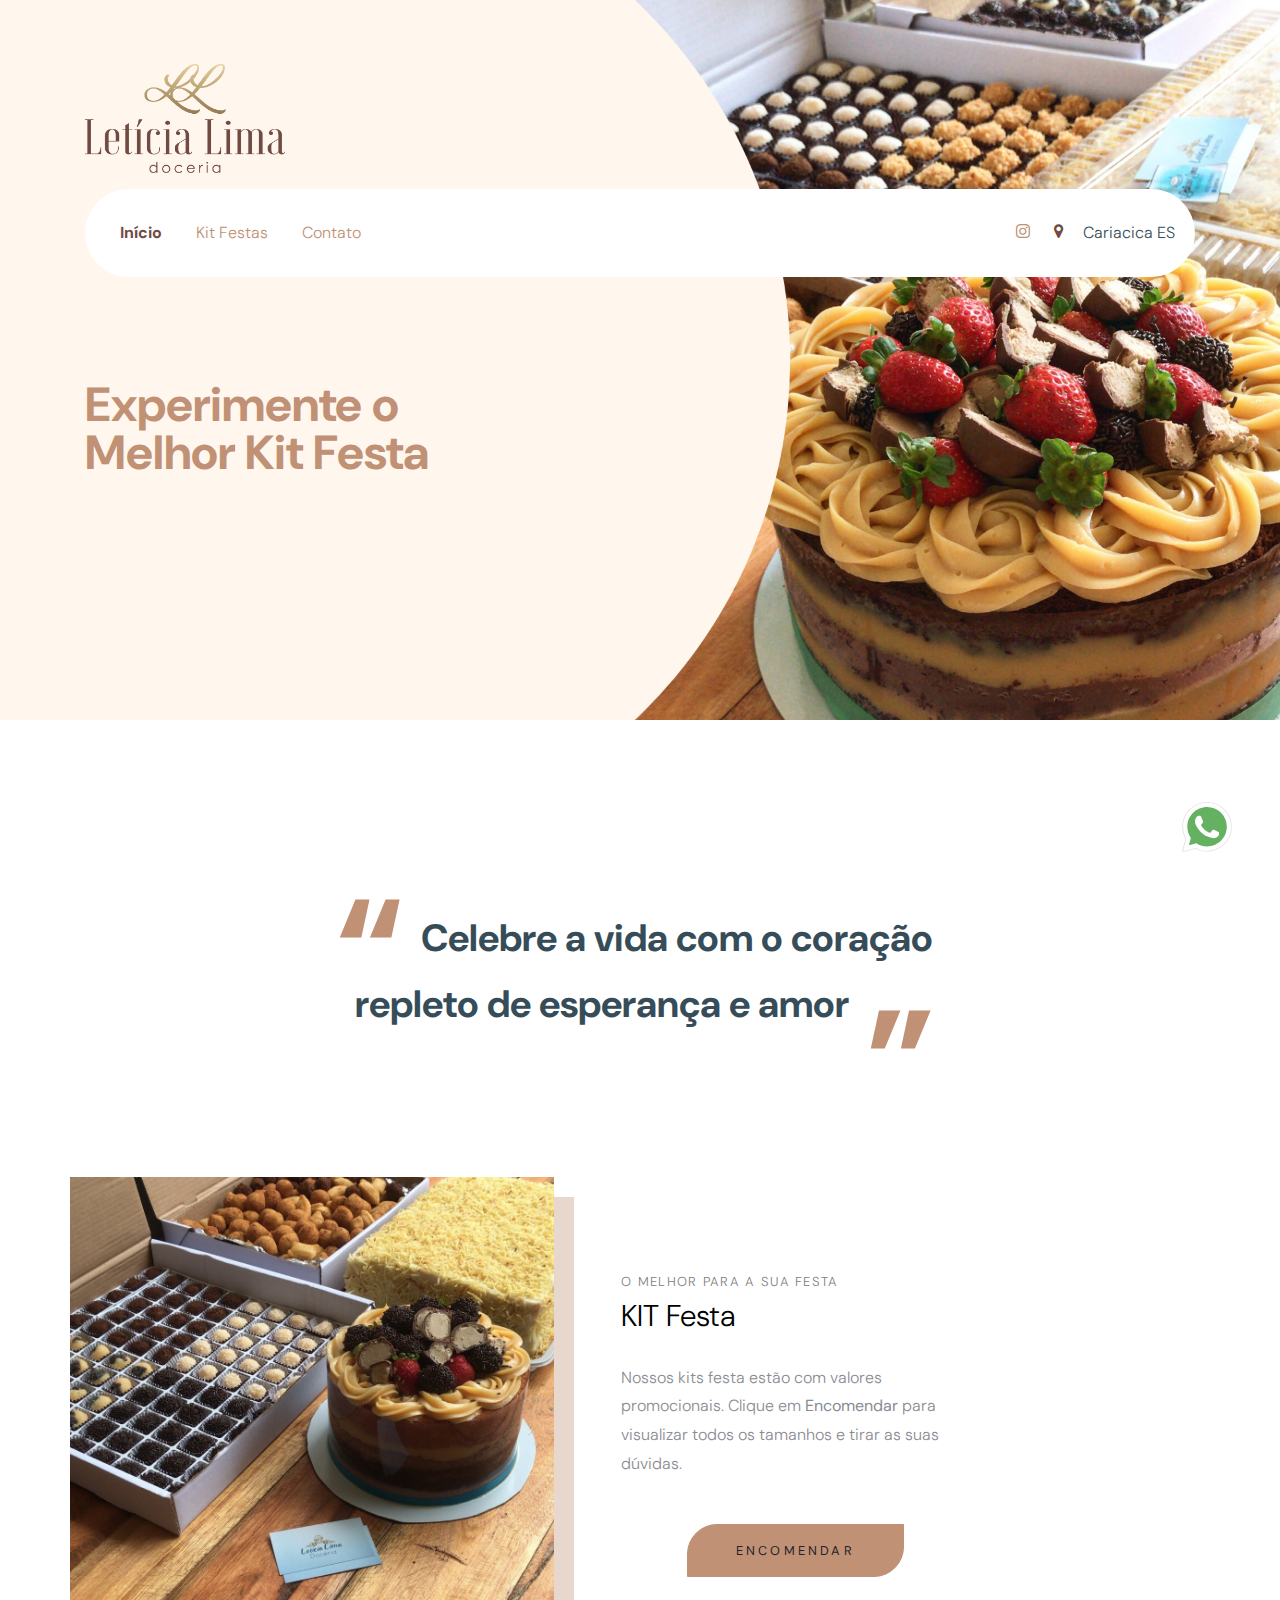
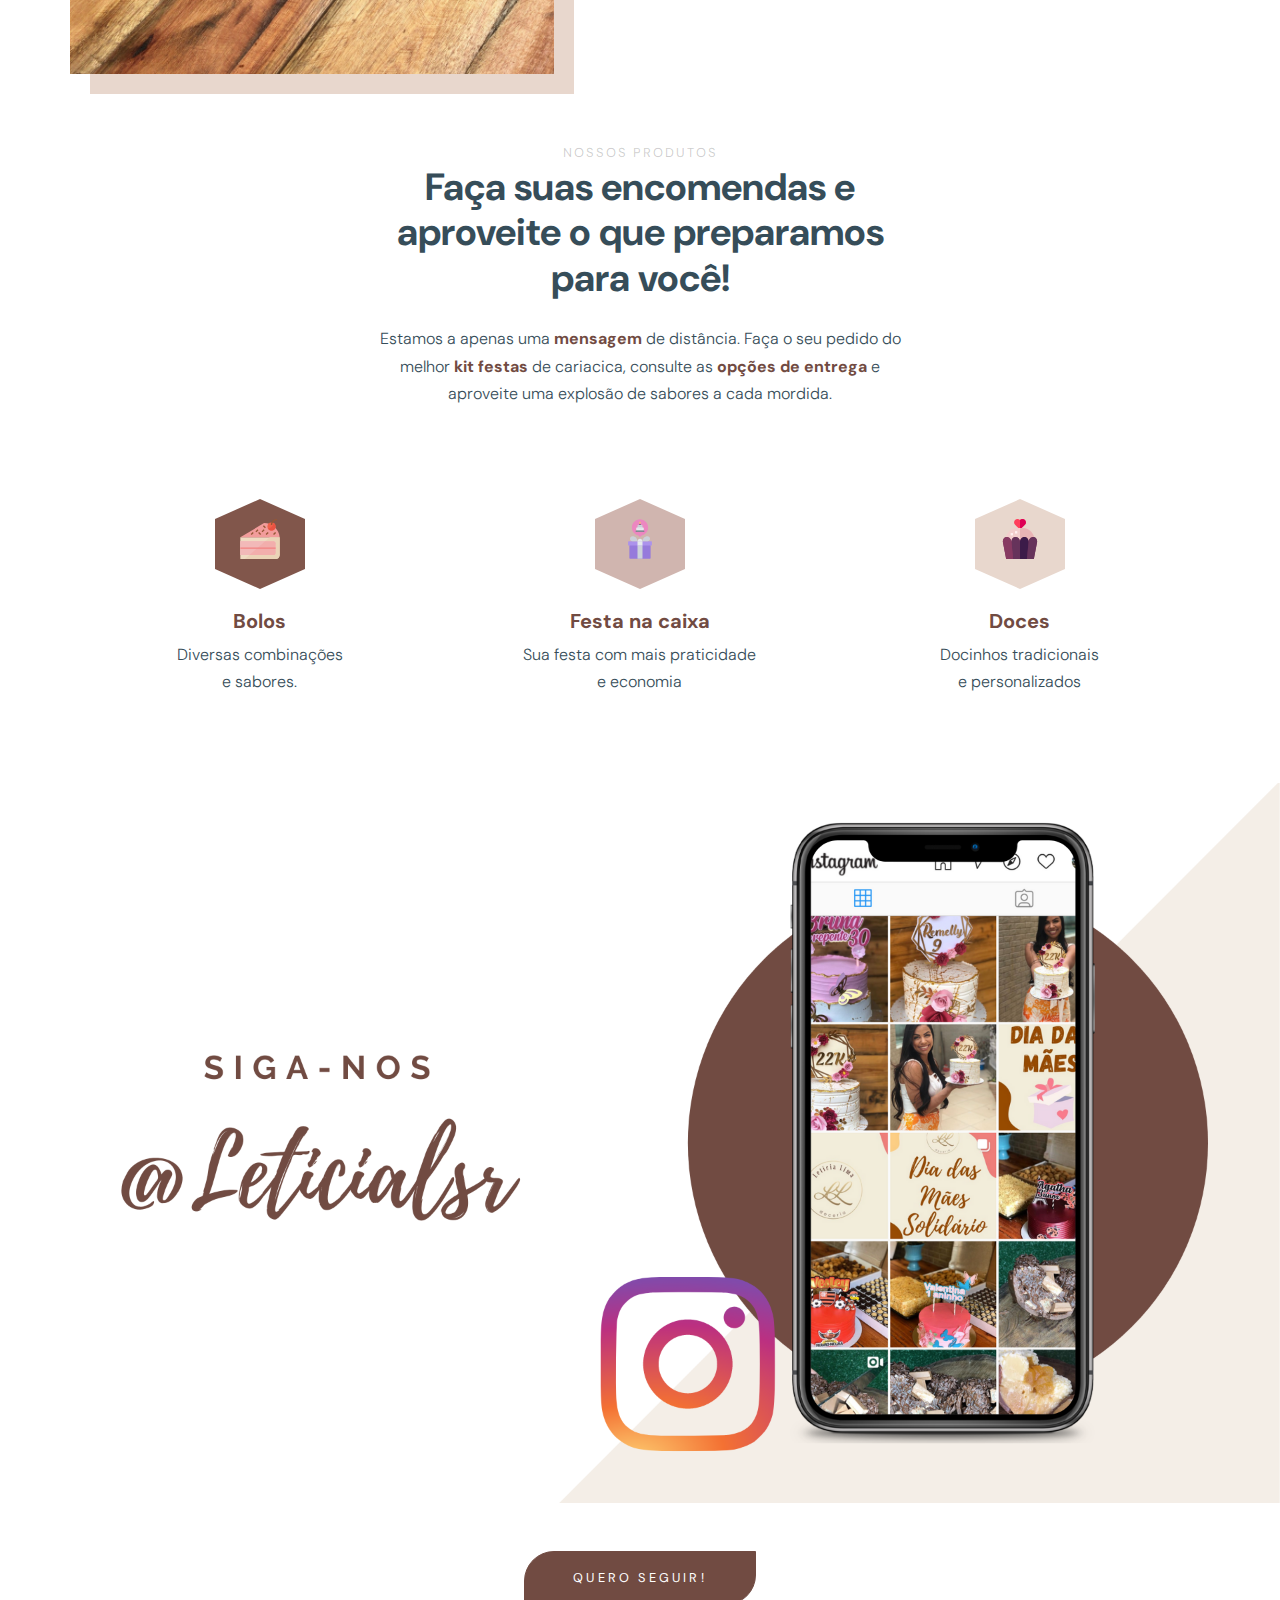
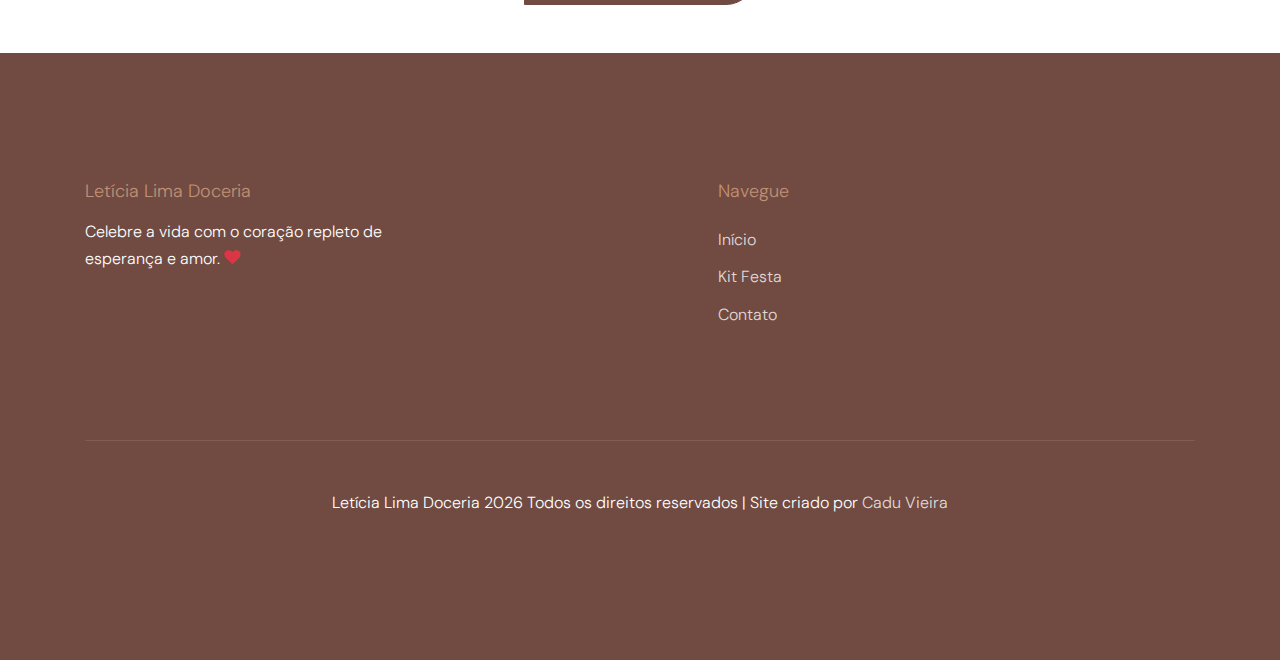
==== commit 29bf160c: "feature: add pagina kit festa" ====
--- a/index.html
+++ b/index.html
@@ -25,253 +25,260 @@
 
   </head>
 
-  <body data-spy="scroll" data-target=".site-navbar-target" data-offset="300">
-
-    
-    <div class="whatsapp-fab-button">
-      <a href="http://api.whatsapp.com/send?1=pt_BR&phone=5527997980816" target="_blank">
-        <img  src="images/icons/whatsapp.svg" 
-              alt="whatsApp-haroldo" 
-              class="whatsapp-fab-button__image">
-      </a>
-    </div>
-
-    <div class="site-wrap" id="home-section">
-
-      <div class="site-mobile-menu site-navbar-target">
-        <div class="site-mobile-menu-header">
-          <div class="site-mobile-menu-close mt-3">
-            <span class="icon-close2 js-menu-toggle"></span>
-          </div>
-        </div>
-        <div class="site-mobile-menu-body"></div>
-      </div>
-
-      <header class="site-navbar site-navbar-target" role="banner">
-
-        <div class="container mb-3">
-          <div class="d-flex align-items-center">
-            <div class="site-logo">
-              <img src="./images/icons/leticialima-01.png" alt="leticia lima logomarca" style="width: 200px; height: auto;">
-            </div>
-          </div>
-        </div>
-
-
-        <div class="container">
-          <div class="menu-wrap d-flex align-items-center">
-            <span class="d-inline-block d-lg-none"><a href="#" class="text-black site-menu-toggle js-menu-toggle py-5"><span class="icon-menu h3 text-black"></span></a></span>
-
-              
-
-              <nav class="site-navigation text-left mr-auto d-none d-lg-block" role="navigation">
-                <ul class="site-menu main-menu js-clone-nav mr-auto ">
-                  <li class="active"><a href="index.html" class="nav-link">Início</a></li>
-                  <li><a href="sobre.html#me" class="nav-link">Kit Festas</a></li>
-                  <li><a href="index.html#duvidas" class="nav-link">Contato</a></li>
-                </ul>
-              </nav>
-
-              <div class="top-social ml-auto">
-                <a href="https://www.instagram.com/leticialsr/" target="_blank"><span class="icon-instagram text-nude"></span></a>
-                <span class="block-icon mr-3"><span class="icon-map-marker text-brown"></span></span>
-                <span>Cariacica ES</span>
+<body data-spy="scroll" data-target=".site-navbar-target" data-offset="300">
+
+    
+  <div class="whatsapp-fab-button">
+    <a href="http://api.whatsapp.com/send?1=pt_BR&phone=5527997980816" target="_blank">
+      <img  src="images/icons/whatsapp.svg" 
+            alt="whatsApp-haroldo" 
+            class="whatsapp-fab-button__image">
+    </a>
+  </div>
+
+  <div class="site-wrap" id="home-section">
+
+    <div class="site-mobile-menu site-navbar-target">
+      <div class="site-mobile-menu-header">
+        <div class="site-mobile-menu-close mt-3">
+          <span class="icon-close2 js-menu-toggle"></span>
+        </div>
+      </div>
+      <div class="site-mobile-menu-body"></div>
+    </div>
+
+    <header class="site-navbar site-navbar-target" role="banner">
+
+      <div class="container mb-3">
+        <div class="d-flex align-items-center">
+          <div class="site-logo">
+            <img src="./images/icons/leticialima-01.png" alt="leticia lima logomarca" style="width: 200px; height: auto;">
+          </div>
+        </div>
+      </div>
+
+
+      <div class="container">
+        <div class="menu-wrap d-flex align-items-center">
+          <span class="d-inline-block d-lg-none"><a href="#" class="text-black site-menu-toggle js-menu-toggle py-5"><span class="icon-menu h3 text-black"></span></a></span>
+
+            
+
+            <nav class="site-navigation text-left mr-auto d-none d-lg-block" role="navigation">
+              <ul class="site-menu main-menu js-clone-nav mr-auto ">
+                <li class="active"><a href="index.html" class="nav-link">Início</a></li>
+                <li><a href="kit-festa.html" class="nav-link">Kit Festas</a></li>
+                <li><a href="contato.html" class="nav-link">Contato</a></li>
+              </ul>
+            </nav>
+
+            <div class="top-social ml-auto">
+              <a href="https://www.instagram.com/leticialsr/" target="_blank"><span class="icon-instagram text-nude"></span></a>
+              <span class="block-icon mr-3"><span class="icon-map-marker text-brown"></span></span>
+              <span>Cariacica ES</span>
+            </div>
+        </div>
+      </div>
+
+      
+
+    </header>
+
+  <div class="ftco-blocks-cover-1">
+    <div class="site-section-cover overlay">
+      <div class="container">
+        <div class="row align-items-center">
+          <div class="col-md-5 mt-5 pt-5 site-section-cover__intro-text">
+            <h1 class="mb-3 font-weight-bold text-nude">
+              Experimente
+              o Melhor Kit Festa
+            </h1>
+          </div>
+        </div>
+      </div>
+    </div>
+  </div>
+
+  <div class="site-section">
+    <div class="container">
+      <div class="row no-gutters justify-content-center mb-5 mt-5">
+        <div class="col-md-7 text-center heading-section ftco-animate">
+          <blockquote>
+            <h2 class="mb-4 quotation">
+              Celebre a vida com o coração repleto de esperança e amor
+            </h2>
+          </blockquote>
+        </div>
+      </div>
+    </div>
+  </div>
+
+  <section>
+    <div class="container">
+      <div class="row">
+        <div class="block-3 d-md-flex ftco-animate" data-scrollax-parent="true">
+          <a  href="contato.html" 
+              class="image" 
+              style="background-image: url('./images/bg-images/kit-festa.jpeg'); background-position: 0 -150px;" 
+              data-scrollax=" properties: { translateY: '-20%'}">
+          </a>
+          <div class="text">
+            <h4 class="subheading">O MELHOR PARA A SUA FESTA</h4>
+            <h2 class="heading"><a href="contato.html">KIT Festa</a></h2>
+            <p>
+              Nossos kits festa estão com valores promocionais. 
+              Clique em <b>Encomendar</b> para visualizar todos os tamanhos e tirar as suas dúvidas.
+            </p>
+            <br>
+            <p class="text-center"><a href="kit-festa.html" class="btn btn-nude btn-custom-1 py-3 px-5" >Encomendar</a>
+          </div>
+        </div>
+      </div>
+    </div>
+  </section>
+
+  <section class="ftco-section site-section">
+    <div class="container">
+      <div class="row justify-content-center mb-5 pb-5">
+        <div class="col-md-6 text-center heading-section ftco-animate">
+          <span class="subheading">nossos produtos</span>
+          <h2 class="mb-4">Faça suas encomendas e <br>
+            aproveite o que preparamos para você!
+          </h2>
+          <p>
+            Estamos a apenas uma <a class="text-brown text-bold" href="contato.html">mensagem</a> de distância. 
+            Faça o seu pedido do melhor 
+            <a class="text-brown text-bold" href="kit-festa.html"><strong class="text-brown text-bold">kit festas</strong></a> 
+            de cariacica, consulte as 
+            <a class="text-brown text-bold" href="contato.html"> opções de entrega</a> 
+            e aproveite uma explosão de sabores a cada mordida.
+          </p>
+        </div>
+      </div>
+      <div class="row">
+        <div class="col-12 col-md-6 col-lg-4  ftco-animate">
+          <div class="media block-6 services d-block text-center">
+            <div class="d-flex justify-content-center">
+              <div class="icon color-1 d-flex justify-content-center mb-3">
+                <img src="./images/icons/cake.svg" alt="icone de bolo" style="width: 40px; height: 40px;">
               </div>
-          </div>
-        </div>
-
-       
-
-      </header>
-
-    <div class="ftco-blocks-cover-1">
-      <div class="site-section-cover overlay">
-        <div class="container">
-          <div class="row align-items-center">
-            <div class="col-md-5 mt-5 pt-5 site-section-cover__intro-text">
-              <h1 class="mb-3 font-weight-bold text-nude">
-                Experimente
-                o Melhor Kit Festa
-              </h1>
-            </div>
-          </div>
-        </div>
-      </div>
-    </div>
-
-    <section>
-      <div class="container">
-        <div class="row no-gutters justify-content-center mb-5 mt-5">
-          <div class="col-md-7 text-center heading-section ftco-animate">
-            <blockquote>
-              <h2 class="mb-4 quotation">
-                Celebre a vida com o coração repleto de esperança e amor
-              </h2>
-            </blockquote>
-          </div>
-        </div>
-
-        <div class="row">
-          <div class="block-3 d-md-flex ftco-animate" data-scrollax-parent="true">
-            <a  href="contato.html" 
-                class="image" 
-                style="background-image: url('./images/bg-images/kit-festa.jpeg'); " 
-                data-scrollax=" properties: { translateY: '-20%'}">
-            </a>
-            <div class="text">
-              <h4 class="subheading">O MELHOR PARA A SUA FESTA</h4>
-              <h2 class="heading"><a href="contato.html">KIT Festa</a></h2>
-              <p>
-                Nossos kits festa estão com valores promocionais. 
-                Clique em <b>Encomendar</b> para visualizar todos os tamanhos e tirar as suas dúvidas.
-              </p>
-              <br>
-              <p class="text-center"><a href="kit-festa.html" class="btn btn-nude btn-custom-1 py-3 px-5" >Encomendar</a>
-            </div>
-          </div>
-        </div>
-      </div>
-    </section>
-
-    <section class="ftco-section site-section">
-      <div class="container">
-        <div class="row justify-content-center mb-5 pb-5">
-          <div class="col-md-6 text-center heading-section ftco-animate">
-            <span class="subheading">nossos produtos</span>
-            <h2 class="mb-4">Faça suas encomendas e <br>
-              aproveite o que preparamos para você!
-            </h2>
-            <p>
-              Estamos a apenas uma <a class="text-brown text-bold" href="contato.html">mensagem</a> de distância. 
-              Faça o seu pedido do melhor <strong class="text-brown text-bold">kit festas</strong> de cariacica, consulte as 
-              <a class="text-brown text-bold" href="contato.html">opções de entrega</a> e aproveite uma explosão de sabores a cada mordida.
-            </p>
-          </div>
-        </div>
-        <div class="row">
-          <div class="col-12 col-md-6 col-lg-4  ftco-animate">
-            <div class="media block-6 services d-block text-center">
-              <div class="d-flex justify-content-center">
-                <div class="icon color-1 d-flex justify-content-center mb-3">
-                  <img src="./images/icons/cake.svg" alt="icone de bolo" style="width: 40px; height: 40px;">
-                </div>
-              </div>
-              <div class="media-body p-2 mt-3">
-                <h3 class="heading text-brown text-bold">Bolos</h3>
-                <p>Diversas combinações <br>e sabores.</p>
-              </div>
-            </div>      
-          </div>
-
-          <div class="col-12 col-md-6 col-lg-4  ftco-animate">
-            <div class="media block-6 services d-block text-center">
-              <div class="d-flex justify-content-center">
-                <div class="icon color-3 d-flex justify-content-center mb-3">
-                  <a href="kit-festa.html">
-                  <img src="./images/icons/festa.svg" alt="icone de festa" style="width: 40px; height: 40px;">
-                  </a>
-                </div>
-              </div>
-              <div class="media-body p-2 mt-3">
-                <a href="kit-festa.html" style="color: unset;">
-                  <h3 class="heading text-brown text-bold">Festa na caixa</h3>
-                  <p>Sua festa com mais praticidade <br> e economia</p>
+            </div>
+            <div class="media-body p-2 mt-3">
+              <h3 class="heading text-brown text-bold">Bolos</h3>
+              <p>Diversas combinações <br>e sabores.</p>
+            </div>
+          </div>      
+        </div>
+
+        <div class="col-12 col-md-6 col-lg-4  ftco-animate">
+          <div class="media block-6 services d-block text-center">
+            <div class="d-flex justify-content-center">
+              <div class="icon color-3 d-flex justify-content-center mb-3">
+                <a href="kit-festa.html">
+                <img src="./images/icons/festa.svg" alt="icone de festa" style="width: 40px; height: 40px;">
                 </a>
               </div>
-            </div>    
-          </div>
-
-          <div class="col-12 col-md-6 col-lg-4  ftco-animate">
-            <div class="media block-6 services d-block text-center">
-              <div class="d-flex justify-content-center">
-                <div class="icon color-2 d-flex justify-content-center mb-3">
-                  <img src="./images/icons/doce.svg" alt="icone de docinho" style="width: 40px; height: 40px;">
-                </div>
+            </div>
+            <div class="media-body p-2 mt-3">
+              <a href="kit-festa.html" style="color: unset;">
+                <h3 class="heading text-brown text-bold">Festa na caixa</h3>
+                <p>Sua festa com mais praticidade <br> e economia</p>
+              </a>
+            </div>
+          </div>    
+        </div>
+
+        <div class="col-12 col-md-6 col-lg-4  ftco-animate">
+          <div class="media block-6 services d-block text-center">
+            <div class="d-flex justify-content-center">
+              <div class="icon color-2 d-flex justify-content-center mb-3">
+                <img src="./images/icons/doce.svg" alt="icone de docinho" style="width: 40px; height: 40px;">
               </div>
-              <div class="media-body p-2 mt-3">
-                <h3 class="heading text-brown text-bold">Doces</h3>
-                <p>Docinhos tradicionais <br> e personalizados</p>
-              </div>
-            </div>      
-          </div>
-
-        </div>
-      </div>
-    </section>
-
-
-    <section>
-        <img src="images/bg-images/siga-nos.png" alt="Image" class="img-fluid">        
-    </section>
-     
-
-    <div class="site-section py-5">
-      <div class="container">
-        <div class="row">
-          <div class="col-12 text-center">
-            <a  href="https://www.instagram.com/leticialsr/" 
-                target="_blank" 
-                class="btn btn-brown btn-custom-1 py-3 px-5" >Quero Seguir!</a>
-          </div>
-        </div>
-      </div>
-    </div>
-
-    <footer class="site-footer bg-brown">
-      <div class="container">
-        <div class="row">
-          <div class="col-lg-4">
-            <h2 class="footer-heading mb-3">Letícia Lima Doceria</h2>
-            <p class="mb-5">Celebre a vida com o coração repleto de esperança e amor. <i class="icon-heart text-danger" aria-hidden="true"></i></p>
-          </div>
-          <div class="col-lg-8 ml-auto">
-            <div class="row">
-              <div class="col-lg-8 ml-auto">
-                <h2 class="footer-heading mb-4">Navegue</h2>
-                <ul class="list-unstyled">
-                  <li><a href="#">Início</a></li>
-                  <li><a href="#">Produtos</a></li>
-                  <li><a href="#">Contato</a></li>
-                </ul>
-              </div>
-            </div>
-          </div>
-        </div>
-        <div class="row pt-5 mt-5 text-center">
-          <div class="col-md-12">
-            <div class="border-top pt-5">
-              <p>
-            <!-- Link back to Colorlib can't be removed. Template is licensed under CC BY 3.0. -->
-            Letícia Lima Doceria <script>document.write(new Date().getFullYear());</script> Todos os direitos reservados 
-            | Site criado por <a href="https://linkedin.com/in/carlos-eduardo-vieira" target="_blank" >Cadu Vieira</a>
-            <!-- Link back to Colorlib can't be removed. Template is licensed under CC BY 3.0. -->
-            </p>
-            </div>
-          </div>
-
-        </div>
-      </div>
-    </footer>
-
-    </div>
-
-    <script src="js/jquery-3.3.1.min.js"></script>
-    <script src="js/jquery-migrate-3.0.0.js"></script>
-    <script src="js/popper.min.js"></script>
-    <script src="js/bootstrap.min.js"></script>
-    <script src="js/owl.carousel.min.js"></script>
-    <script src="js/jquery.sticky.js"></script>
-    <script src="js/jquery.waypoints.min.js"></script>
-    <script src="js/jquery.animateNumber.min.js"></script>
-    <script src="js/jquery.fancybox.min.js"></script>
-    <script src="js/jquery.stellar.min.js"></script>
-    <script src="js/jquery.easing.1.3.js"></script>
-    <script src="js/bootstrap-datepicker.min.js"></script>
-    <script src="js/aos.js"></script>
-
-    <script src="js/main.js"></script>
-
-  </body>
+            </div>
+            <div class="media-body p-2 mt-3">
+              <h3 class="heading text-brown text-bold">Doces</h3>
+              <p>Docinhos tradicionais <br> e personalizados</p>
+            </div>
+          </div>      
+        </div>
+
+      </div>
+    </div>
+  </section>
+
+
+  <section>
+      <img src="images/bg-images/siga-nos.png" alt="Image" class="img-fluid">        
+  </section>
+    
+
+  <div class="site-section py-5">
+    <div class="container">
+      <div class="row">
+        <div class="col-12 text-center">
+          <a  href="https://www.instagram.com/leticialsr/" 
+              target="_blank" 
+              class="btn btn-brown btn-custom-1 py-3 px-5" >Quero Seguir!</a>
+        </div>
+      </div>
+    </div>
+  </div>
+
+  <footer class="site-footer bg-brown">
+    <div class="container">
+      <div class="row">
+        <div class="col-lg-4">
+          <h2 class="footer-heading mb-3">Letícia Lima Doceria</h2>
+          <p class="mb-5">Celebre a vida com o coração repleto de esperança e amor. <i class="icon-heart text-danger" aria-hidden="true"></i></p>
+        </div>
+        <div class="col-lg-8 ml-auto">
+          <div class="row">
+            <div class="col-lg-8 ml-auto">
+              <h2 class="footer-heading mb-4">Navegue</h2>
+              <ul class="list-unstyled">
+                <li><a href="#">Início</a></li>
+                <li><a href="./kit-festa.html">Kit Festa</a></li>
+                <li><a href="./contato.html">Contato</a></li>
+              </ul>
+            </div>
+          </div>
+        </div>
+      </div>
+      <div class="row pt-5 mt-5 text-center">
+        <div class="col-md-12">
+          <div class="border-top pt-5">
+            <p>
+          <!-- Link back to Colorlib can't be removed. Template is licensed under CC BY 3.0. -->
+          Letícia Lima Doceria <script>document.write(new Date().getFullYear());</script> Todos os direitos reservados 
+          | Site criado por <a href="https://linkedin.com/in/carlos-eduardo-vieira" target="_blank" >Cadu Vieira</a>
+          <!-- Link back to Colorlib can't be removed. Template is licensed under CC BY 3.0. -->
+          </p>
+          </div>
+        </div>
+
+      </div>
+    </div>
+  </footer>
+
+  </div>
+
+  <script src="js/jquery-3.3.1.min.js"></script>
+  <script src="js/jquery-migrate-3.0.0.js"></script>
+  <script src="js/popper.min.js"></script>
+  <script src="js/bootstrap.min.js"></script>
+  <script src="js/owl.carousel.min.js"></script>
+  <script src="js/jquery.sticky.js"></script>
+  <script src="js/jquery.waypoints.min.js"></script>
+  <script src="js/jquery.animateNumber.min.js"></script>
+  <script src="js/jquery.fancybox.min.js"></script>
+  <script src="js/jquery.stellar.min.js"></script>
+  <script src="js/jquery.easing.1.3.js"></script>
+  <script src="js/bootstrap-datepicker.min.js"></script>
+  <script src="js/aos.js"></script>
+
+  <script src="js/main.js"></script>
+
+</body>
 
 </html>
 
--- a/css/style.css
+++ b/css/style.css
@@ -1305,9 +1305,42 @@
   line-height: 0;
   left: 10px;
   position: relative;
-  top: 55px;
+  top: 100px;
   color: #c09175;
   font-size: 4em;
+}
+
+.heading-section .subheading {
+  font-size: 13px;
+  text-transform: uppercase;
+  font-weight: 400;
+  letter-spacing: 2px;
+  color: rgba(0, 0, 0, 0.2);
+}
+
+.heading-section h2 {
+  font-size: 38px;
+  font-weight: 700;
+}
+
+@media (max-width: 767.98px) {
+  .heading-section h2 {
+    font-size: 28px;
+  }
+}
+
+.heading-section.heading-section-white .subheading {
+  color: rgba(255, 255, 255, 0.7);
+}
+
+.heading-section.heading-section-white h2 {
+  font-size: 40px;
+  color: #fff;
+  font-weight: 700;
+}
+
+.heading-section.heading-section-white p {
+  color: rgba(255, 255, 255, 0.7);
 }
 
 .whatsapp-fab-button {
@@ -1331,7 +1364,7 @@
 }
 
 .btn-nude {
-  color: #212529;
+  color: #212529 !important;
   background-color: #c09175;
   border-color: #c09175;
 }
@@ -1341,13 +1374,13 @@
 }
 
 .btn-brown {
-  color: #fff;
+  color: #fff !important;
   background-color: #714b42;
   border-color: #714b42;
 }
 
 .site-section {
-  padding: 7rem 0;
+  padding: 4rem 0;
 }
 
 @media (max-width: 991.98px) {
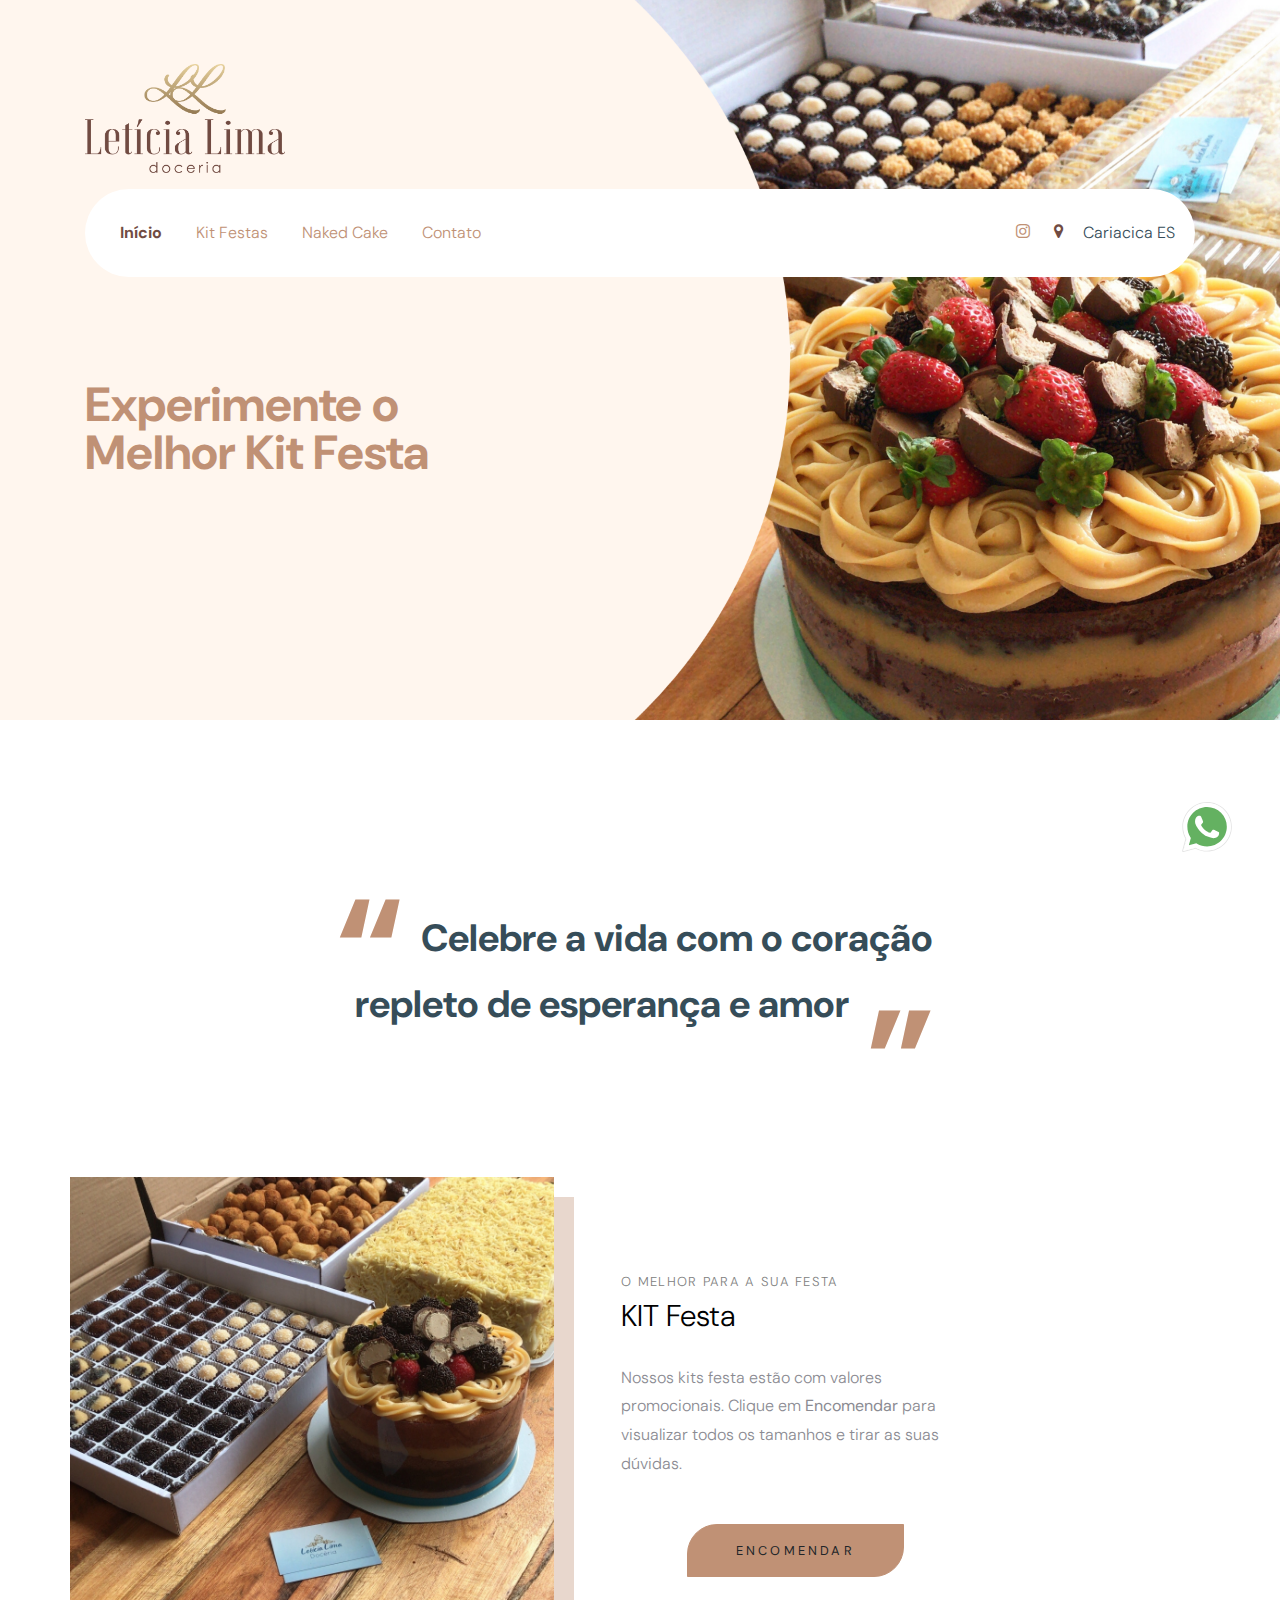
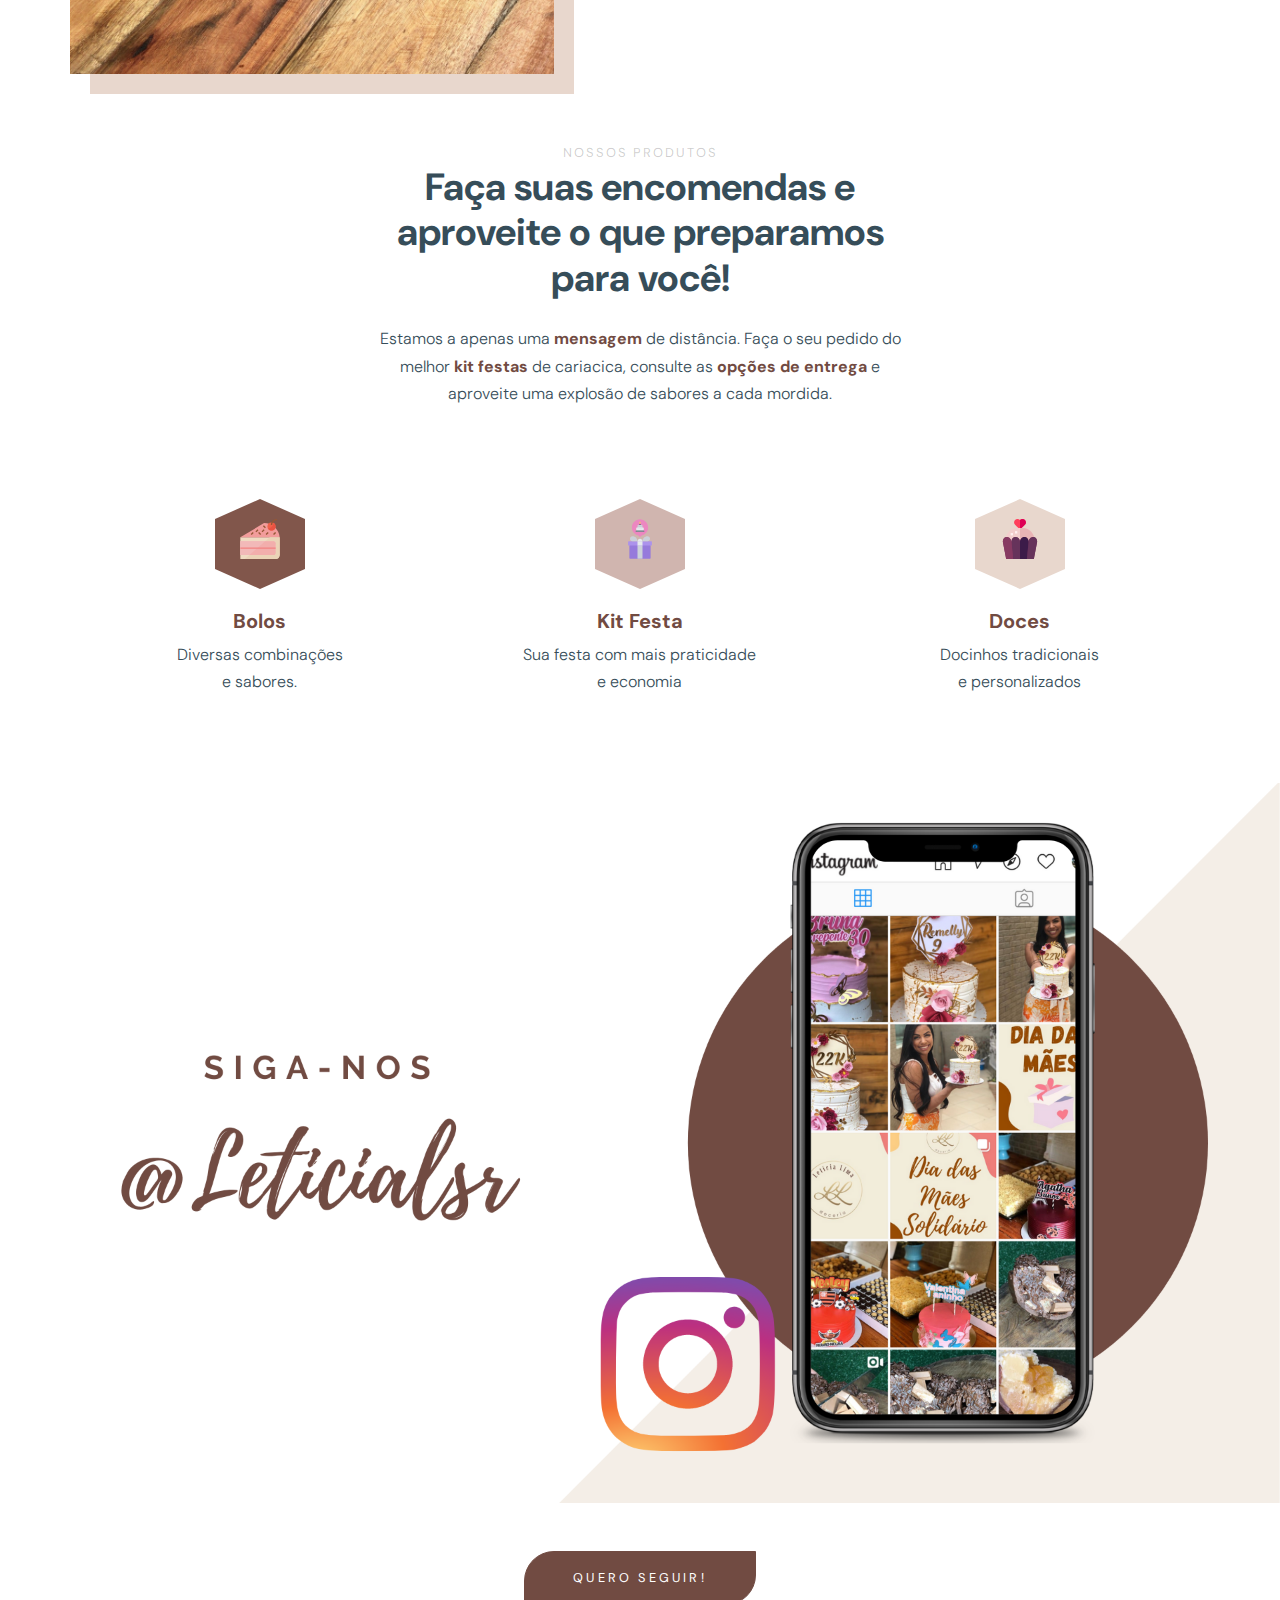
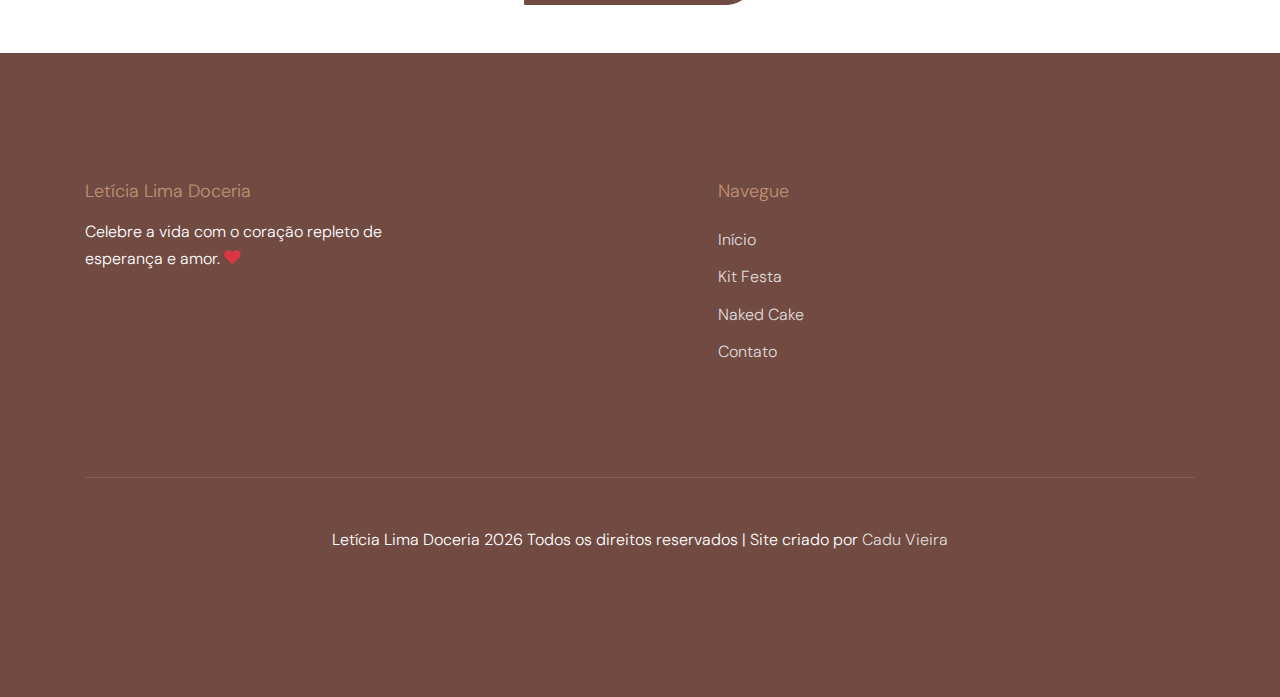
==== commit 7830b101: "fix: correcao index html" ====
--- a/index.html
+++ b/index.html
@@ -5,7 +5,7 @@
     <title>Letícia Lima Doceria</title>
     <meta charset="utf-8">
     <meta name="viewport" content="width=device-width, initial-scale=1, shrink-to-fit=no">
-
+    <meta name="description" content="Somos a Letícia Lima Doceria, uma equipe apaixonada pelo que faz e que ama fazer parte dos seus momentos especiais.">
     <link href="https://fonts.googleapis.com/css?family=DM+Sans:300,400,700|Indie+Flower" rel="stylesheet">
     
 
@@ -31,7 +31,7 @@
   <div class="whatsapp-fab-button">
     <a href="http://api.whatsapp.com/send?1=pt_BR&phone=5527997980816" target="_blank">
       <img  src="images/icons/whatsapp.svg" 
-            alt="whatsApp-haroldo" 
+            alt="whatsApp-leticia-lima-doceria" 
             class="whatsapp-fab-button__image">
     </a>
   </div>
@@ -68,6 +68,7 @@
               <ul class="site-menu main-menu js-clone-nav mr-auto ">
                 <li class="active"><a href="index.html" class="nav-link">Início</a></li>
                 <li><a href="kit-festa.html" class="nav-link">Kit Festas</a></li>
+                <li><a href="naked.html" class="nav-link">Naked Cake</a></li>
                 <li><a href="contato.html" class="nav-link">Contato</a></li>
               </ul>
             </nav>
@@ -130,7 +131,7 @@
               Clique em <b>Encomendar</b> para visualizar todos os tamanhos e tirar as suas dúvidas.
             </p>
             <br>
-            <p class="text-center"><a href="kit-festa.html" class="btn btn-nude btn-custom-1 py-3 px-5" >Encomendar</a>
+            <p class="text-center"><a href="kit-festa.html#intro" class="btn btn-nude btn-custom-1 py-3 px-5" >Encomendar</a>
           </div>
         </div>
       </div>
@@ -181,7 +182,7 @@
             </div>
             <div class="media-body p-2 mt-3">
               <a href="kit-festa.html" style="color: unset;">
-                <h3 class="heading text-brown text-bold">Festa na caixa</h3>
+                <h3 class="heading text-brown text-bold">Kit Festa</h3>
                 <p>Sua festa com mais praticidade <br> e economia</p>
               </a>
             </div>
@@ -238,6 +239,7 @@
               <ul class="list-unstyled">
                 <li><a href="#">Início</a></li>
                 <li><a href="./kit-festa.html">Kit Festa</a></li>
+                <li><a href="./naked.html">Naked Cake</a></li>
                 <li><a href="./contato.html">Contato</a></li>
               </ul>
             </div>
--- a/css/style.css
+++ b/css/style.css
@@ -408,6 +408,10 @@
 
 .site-section.site-section-sm {
   padding: 4em 0;
+}
+
+.cursor-pointer {
+  cursor: pointer !important;
 }
 
 .site-footer {
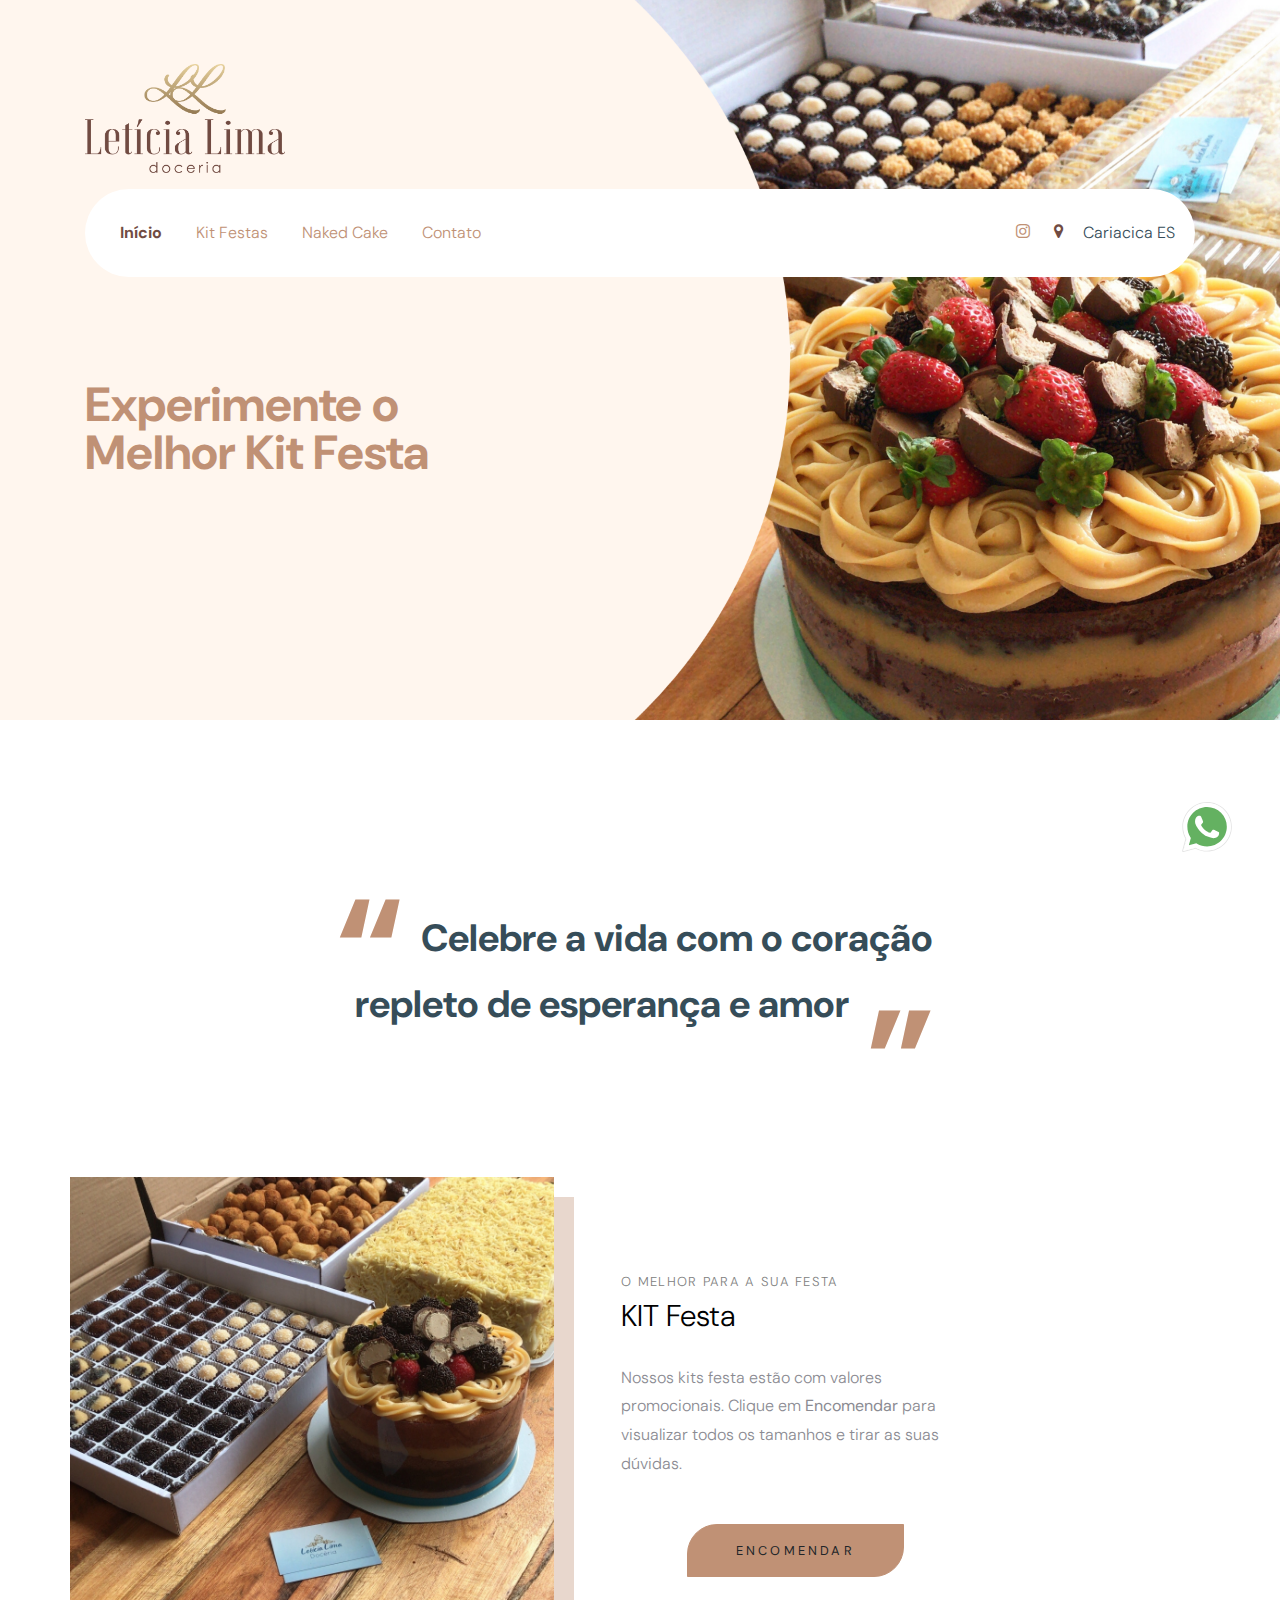
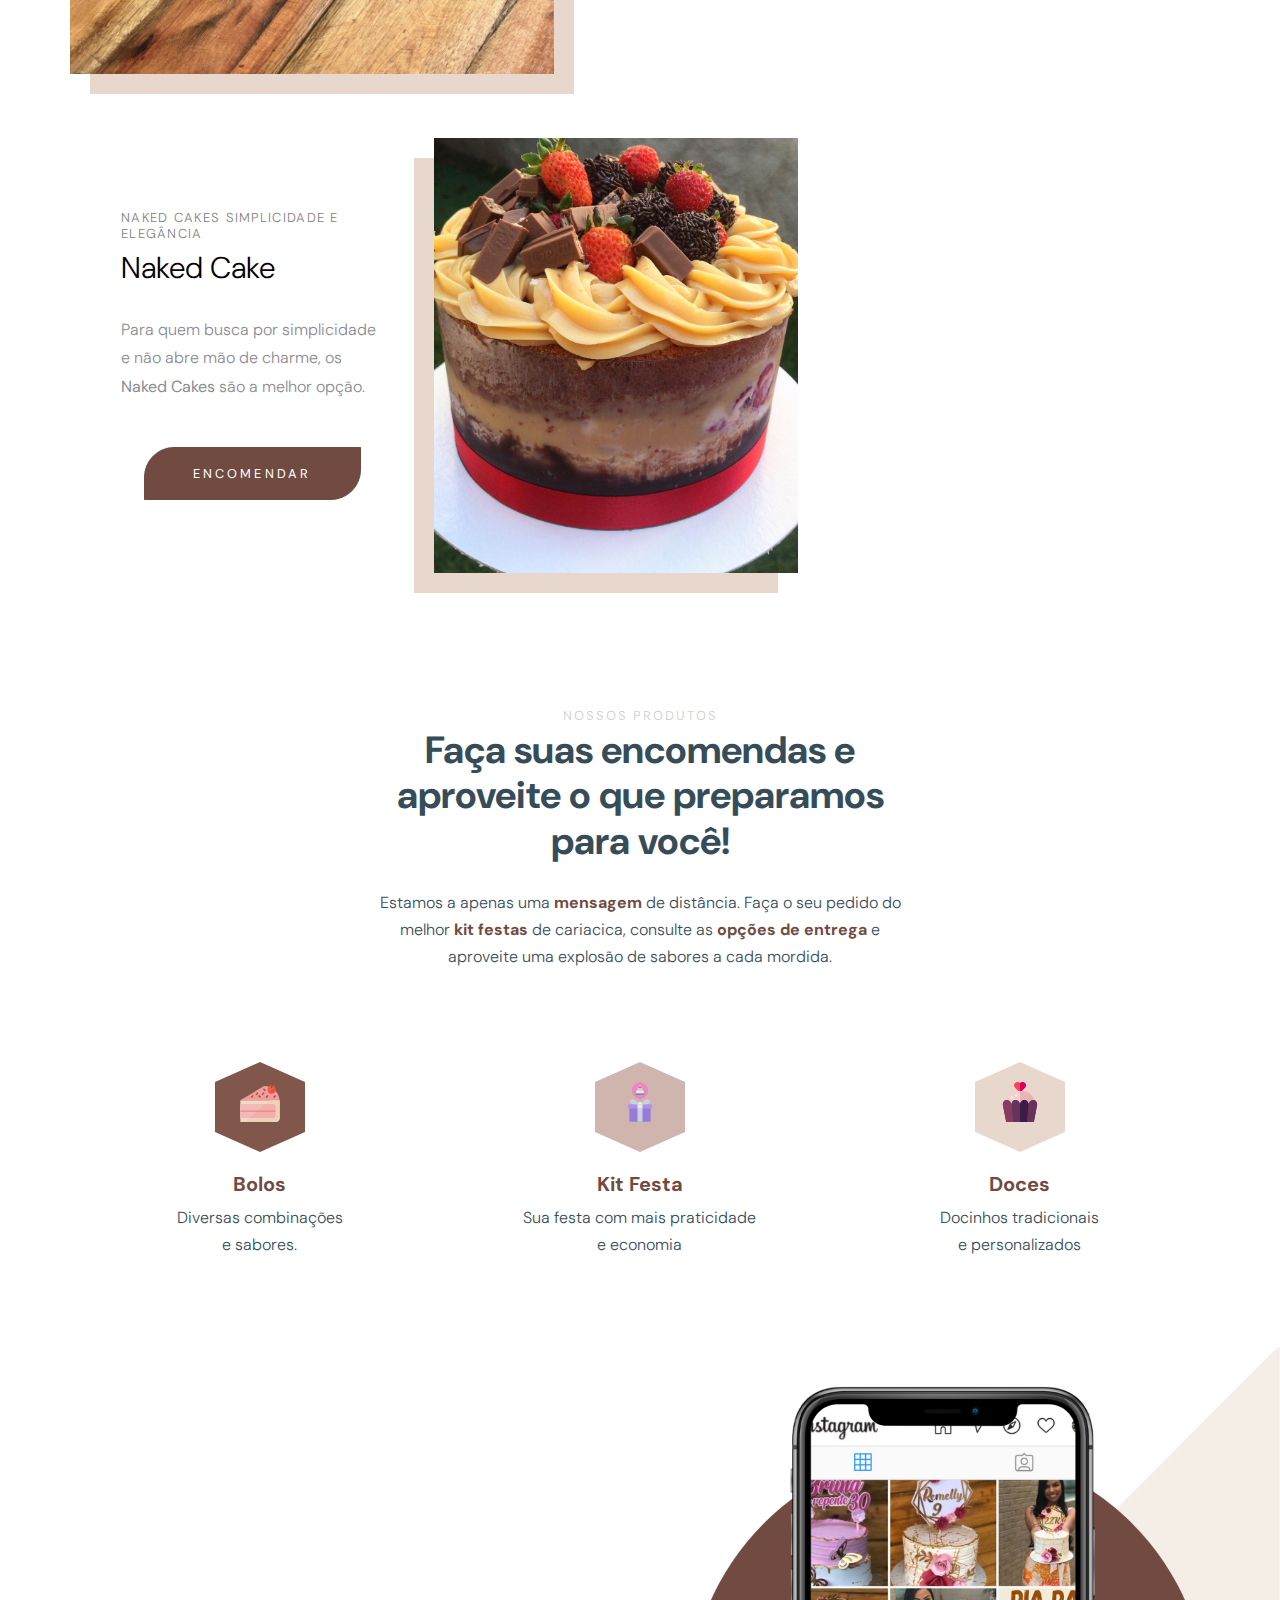
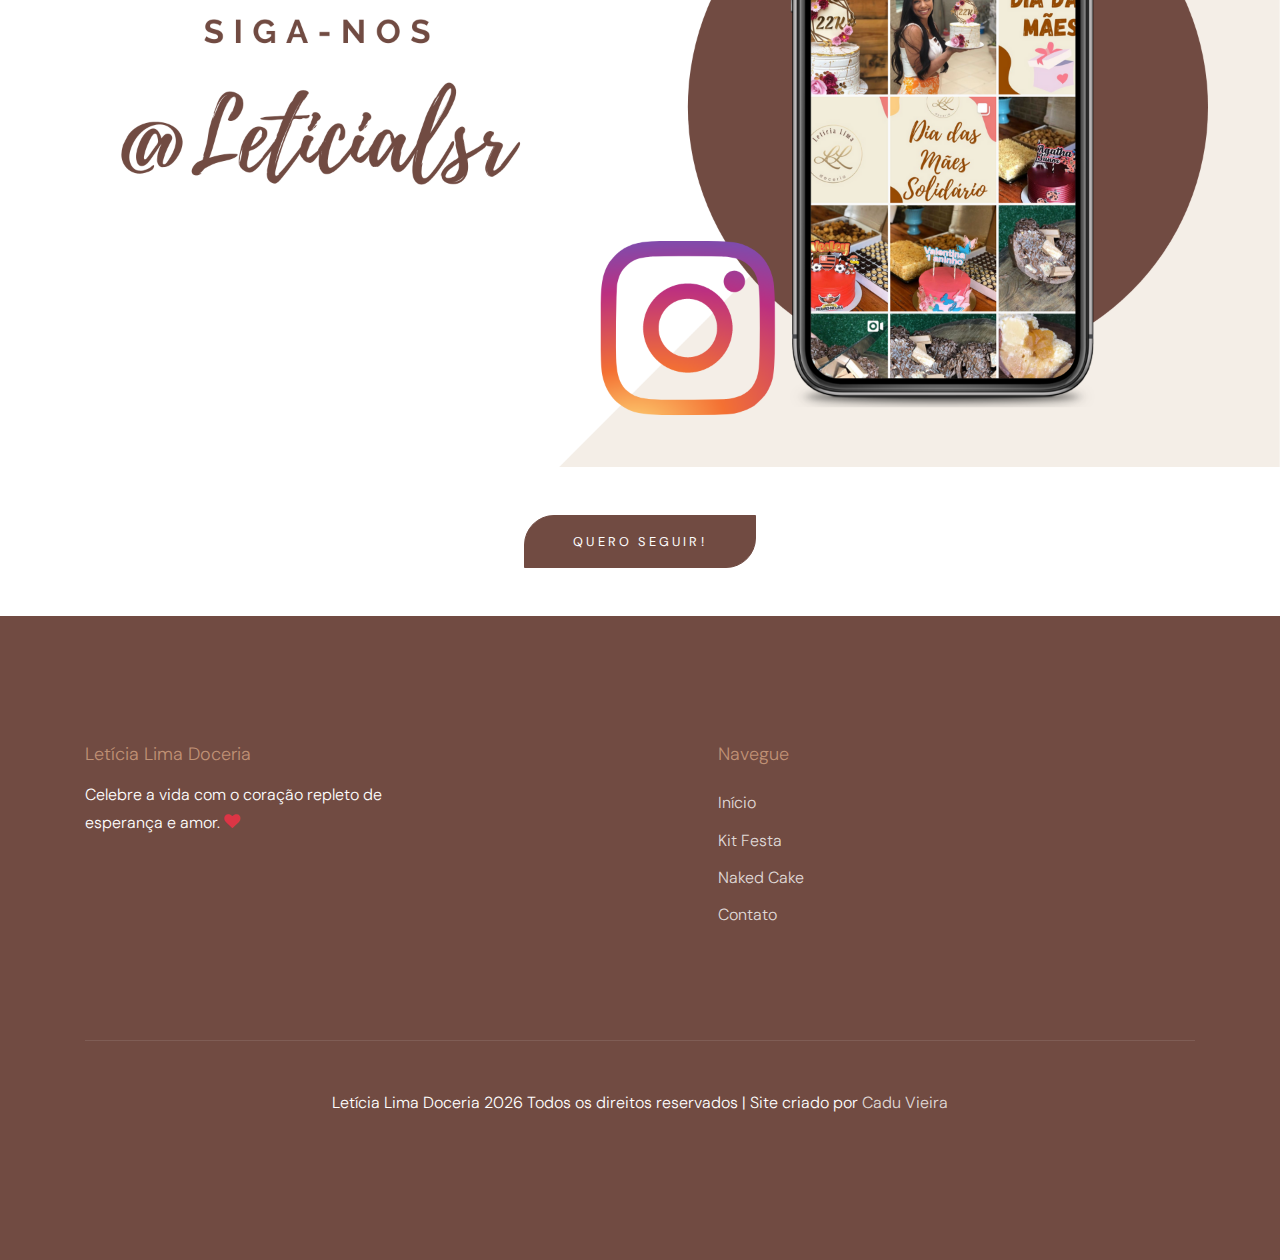
==== commit 03d4e6de: "feature: adicionando naked na home" ====
--- a/index.html
+++ b/index.html
@@ -134,6 +134,20 @@
             <p class="text-center"><a href="kit-festa.html#intro" class="btn btn-nude btn-custom-1 py-3 px-5" >Encomendar</a>
           </div>
         </div>
+        <div class="block-3 d-md-flex ftco-animate site-section" data-scrollax-parent="true">
+          <a href="naked.html" 
+            class="image image-2 order-2" 
+            style="background-image: url('./images/bg-images/naked-25.jpeg'); background-position: 0 -20px;" 
+            data-scrollax=" properties: { translateY: '-20%'}">
+          </a>
+          <div class="text order-1">
+            <h4 class="subheading">NAKED CAKES SIMPLICIDADE E ELEGÂNCIA</h4>
+            <h2 class="heading"><a href="contato.html">Naked Cake</a></h2>
+            <p>Para quem busca por simplicidade e não abre mão de charme, os <strong>Naked Cakes</strong> são a melhor opção.</p>
+            <br>
+            <p class="text-center cursor-pointer"><a class="btn btn-brown btn-custom-1 py-3 px-5" href="naked.html" >Encomendar</a>
+          </div>
+        </div>
       </div>
     </div>
   </section>
@@ -161,11 +175,15 @@
           <div class="media block-6 services d-block text-center">
             <div class="d-flex justify-content-center">
               <div class="icon color-1 d-flex justify-content-center mb-3">
-                <img src="./images/icons/cake.svg" alt="icone de bolo" style="width: 40px; height: 40px;">
+                <a href="naked.html">
+                  <img src="./images/icons/cake.svg" alt="icone de bolo" style="width: 40px; height: 40px;">
+                </a>
               </div>
             </div>
             <div class="media-body p-2 mt-3">
-              <h3 class="heading text-brown text-bold">Bolos</h3>
+              <a href="naked.html">
+                <h3 class="heading text-brown text-bold">Bolos</h3>
+              </a>
               <p>Diversas combinações <br>e sabores.</p>
             </div>
           </div>      
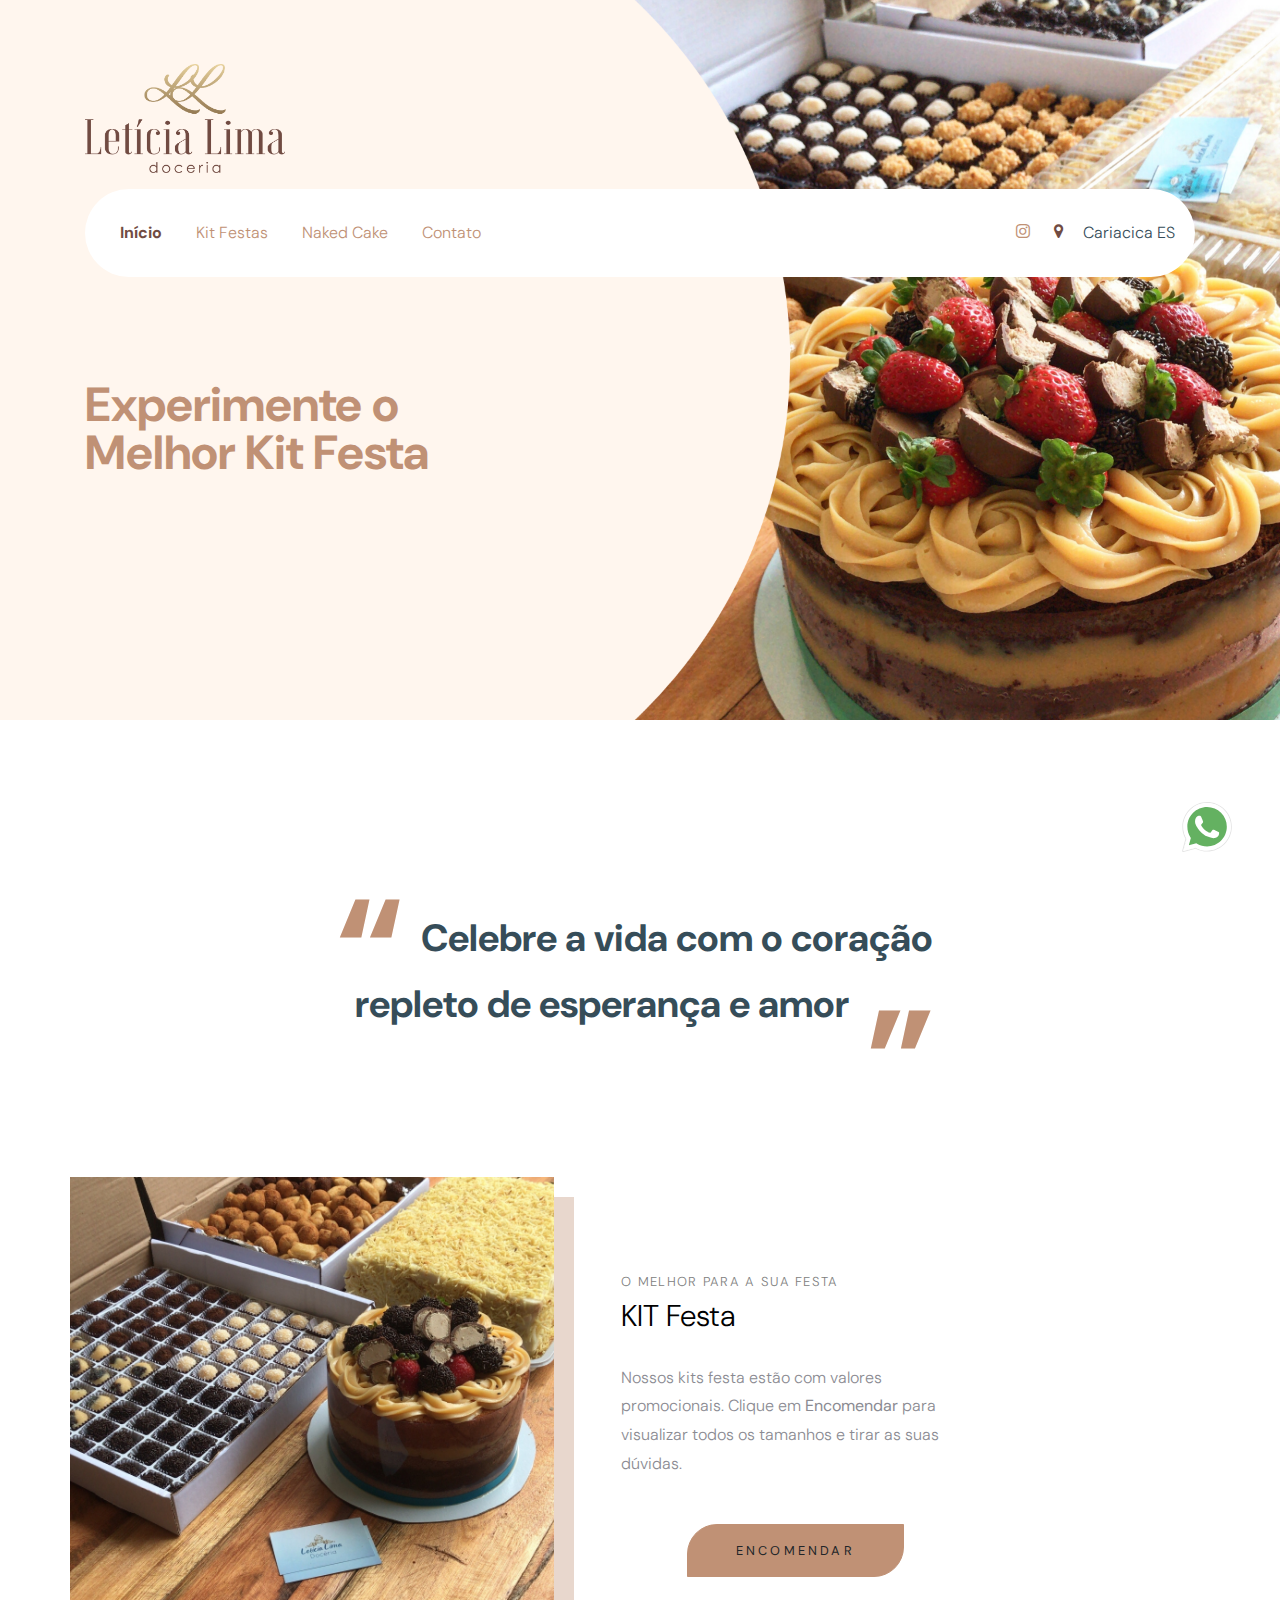
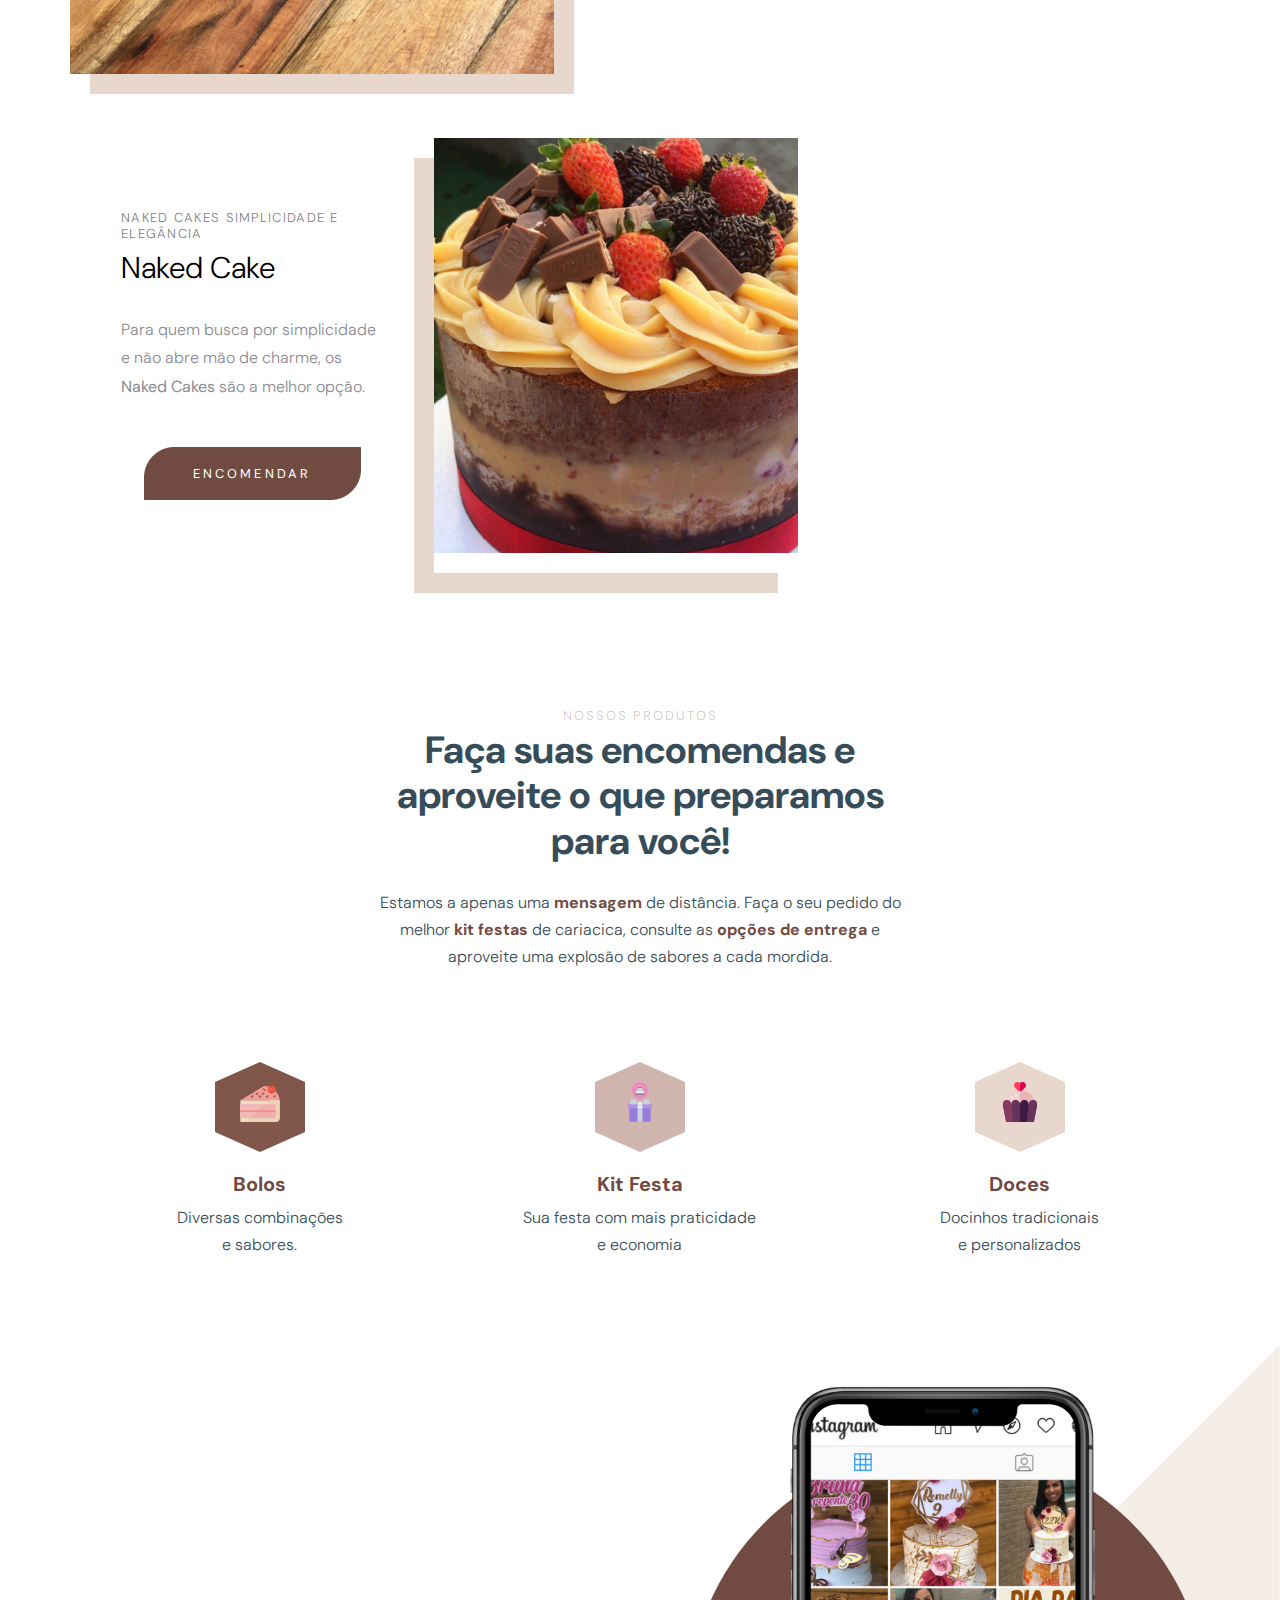
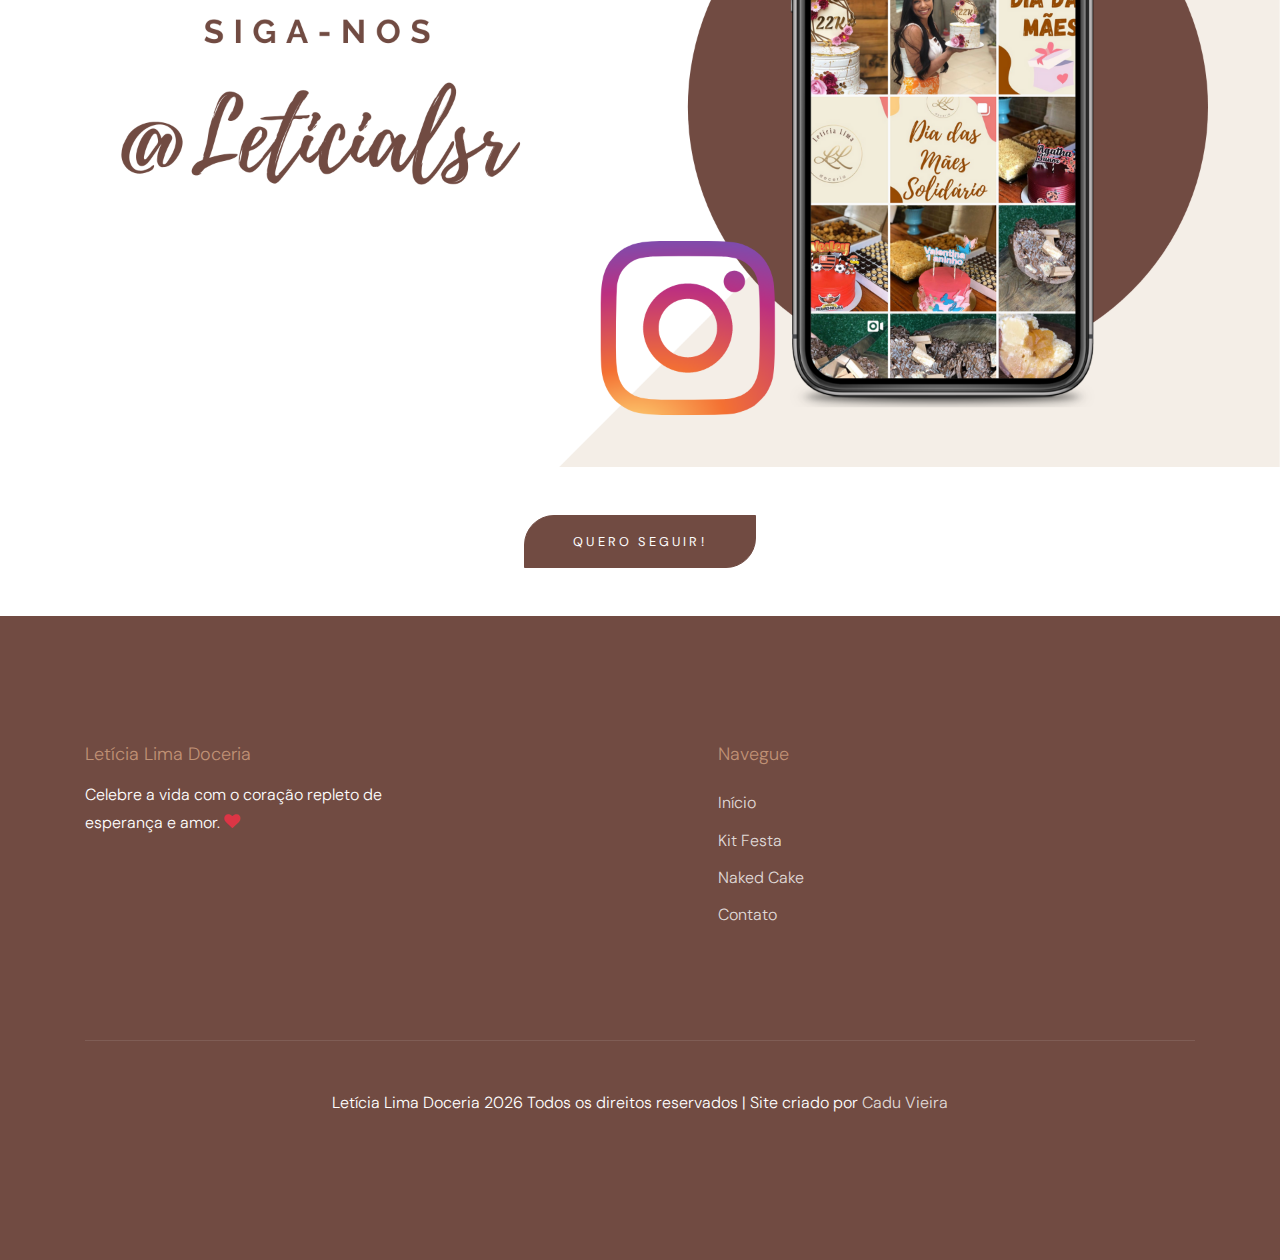
==== commit 23f008d1: "feature: melhorando fotos no mobile" ====
--- a/index.html
+++ b/index.html
@@ -137,7 +137,7 @@
         <div class="block-3 d-md-flex ftco-animate site-section" data-scrollax-parent="true">
           <a href="naked.html" 
             class="image image-2 order-2" 
-            style="background-image: url('./images/bg-images/naked-25.jpeg'); background-position: 0 -20px;" 
+            style="background-image: url('./images/bg-images/naked-25.png'); background-position: 0 -20px;" 
             data-scrollax=" properties: { translateY: '-20%'}">
           </a>
           <div class="text order-1">
